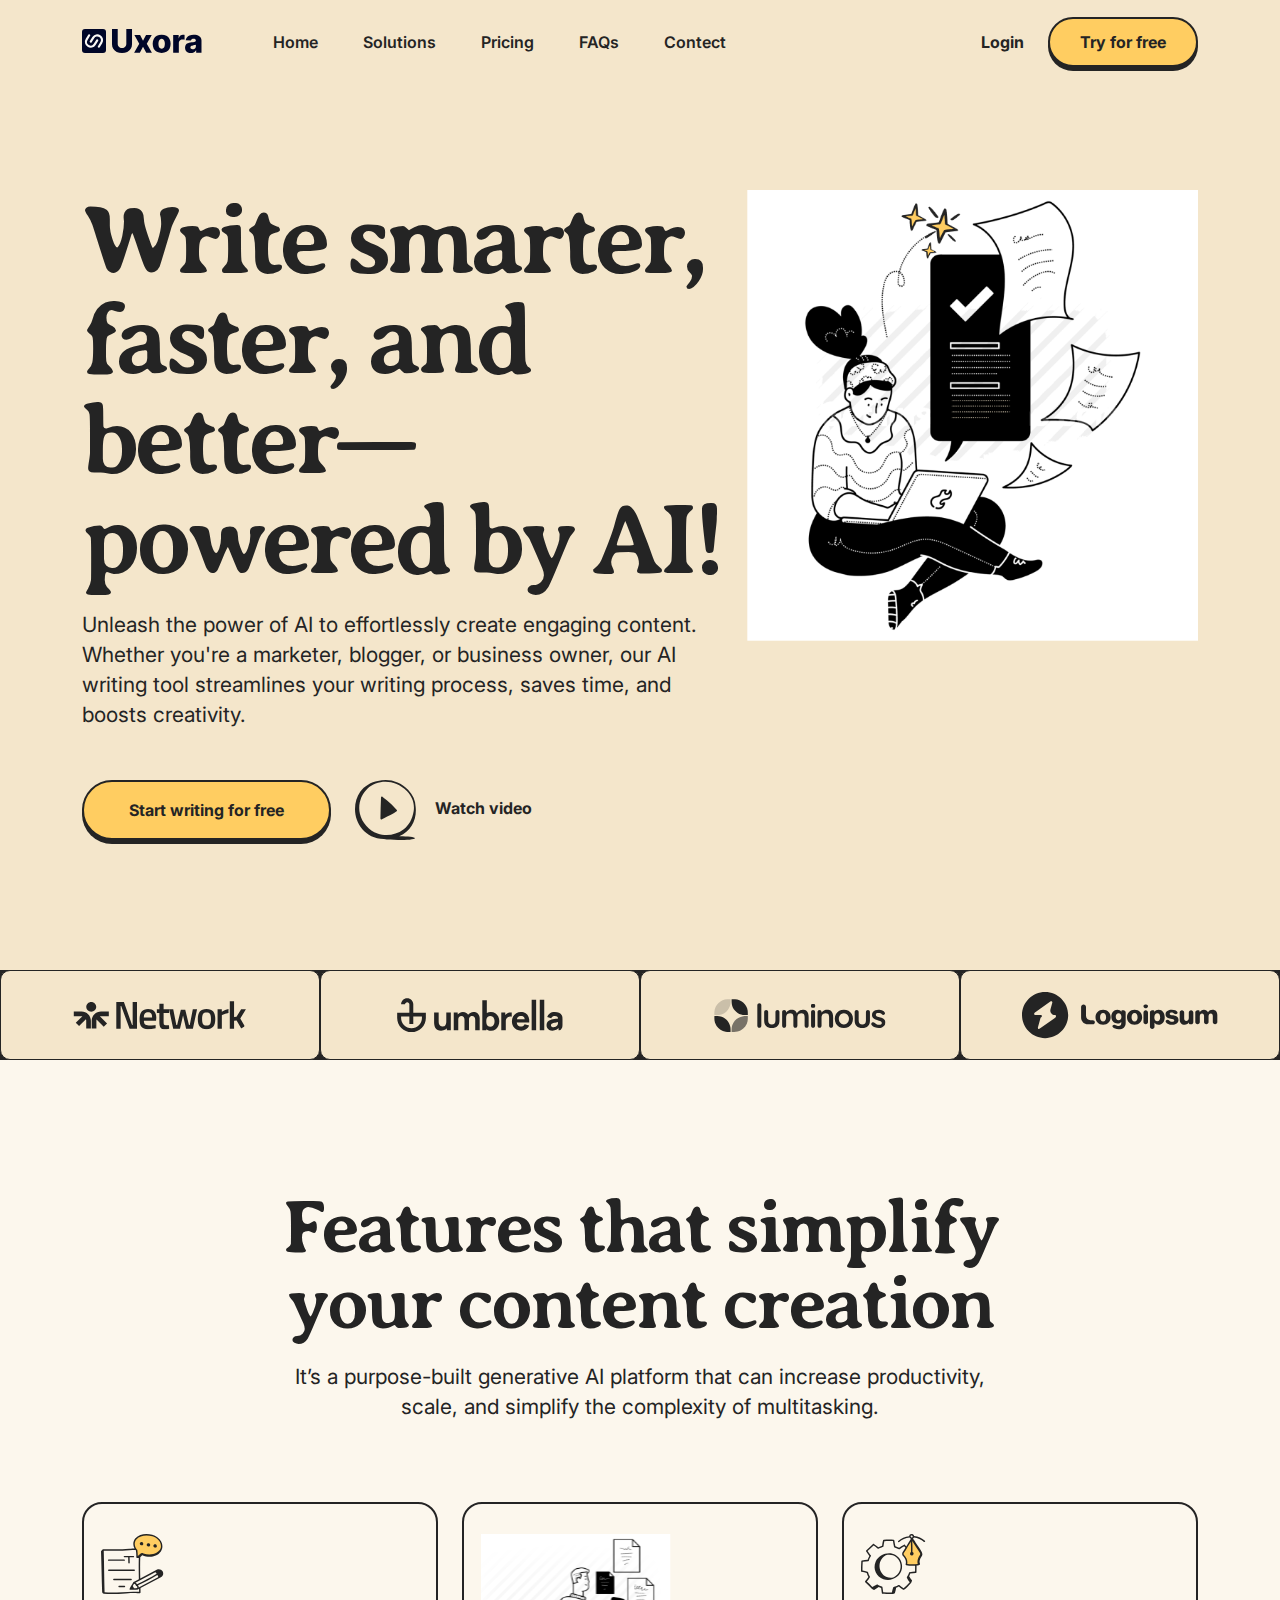
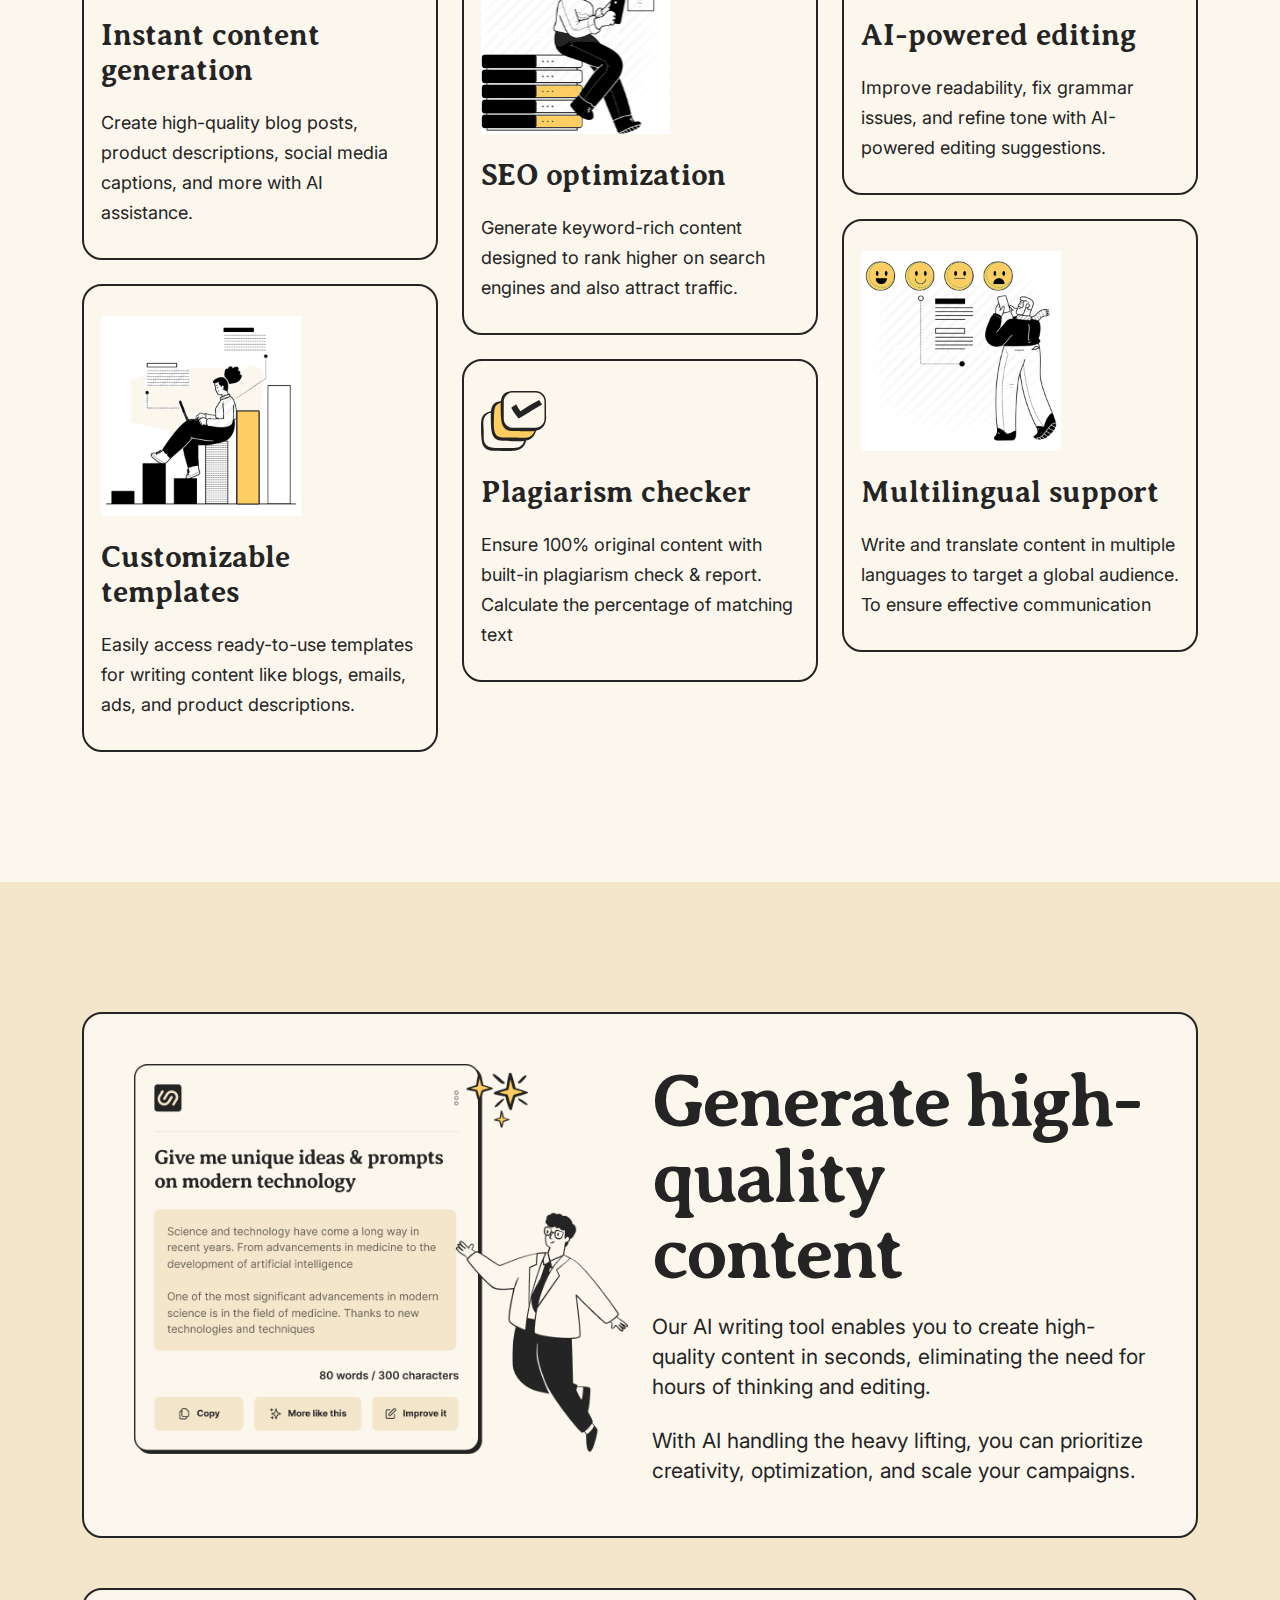
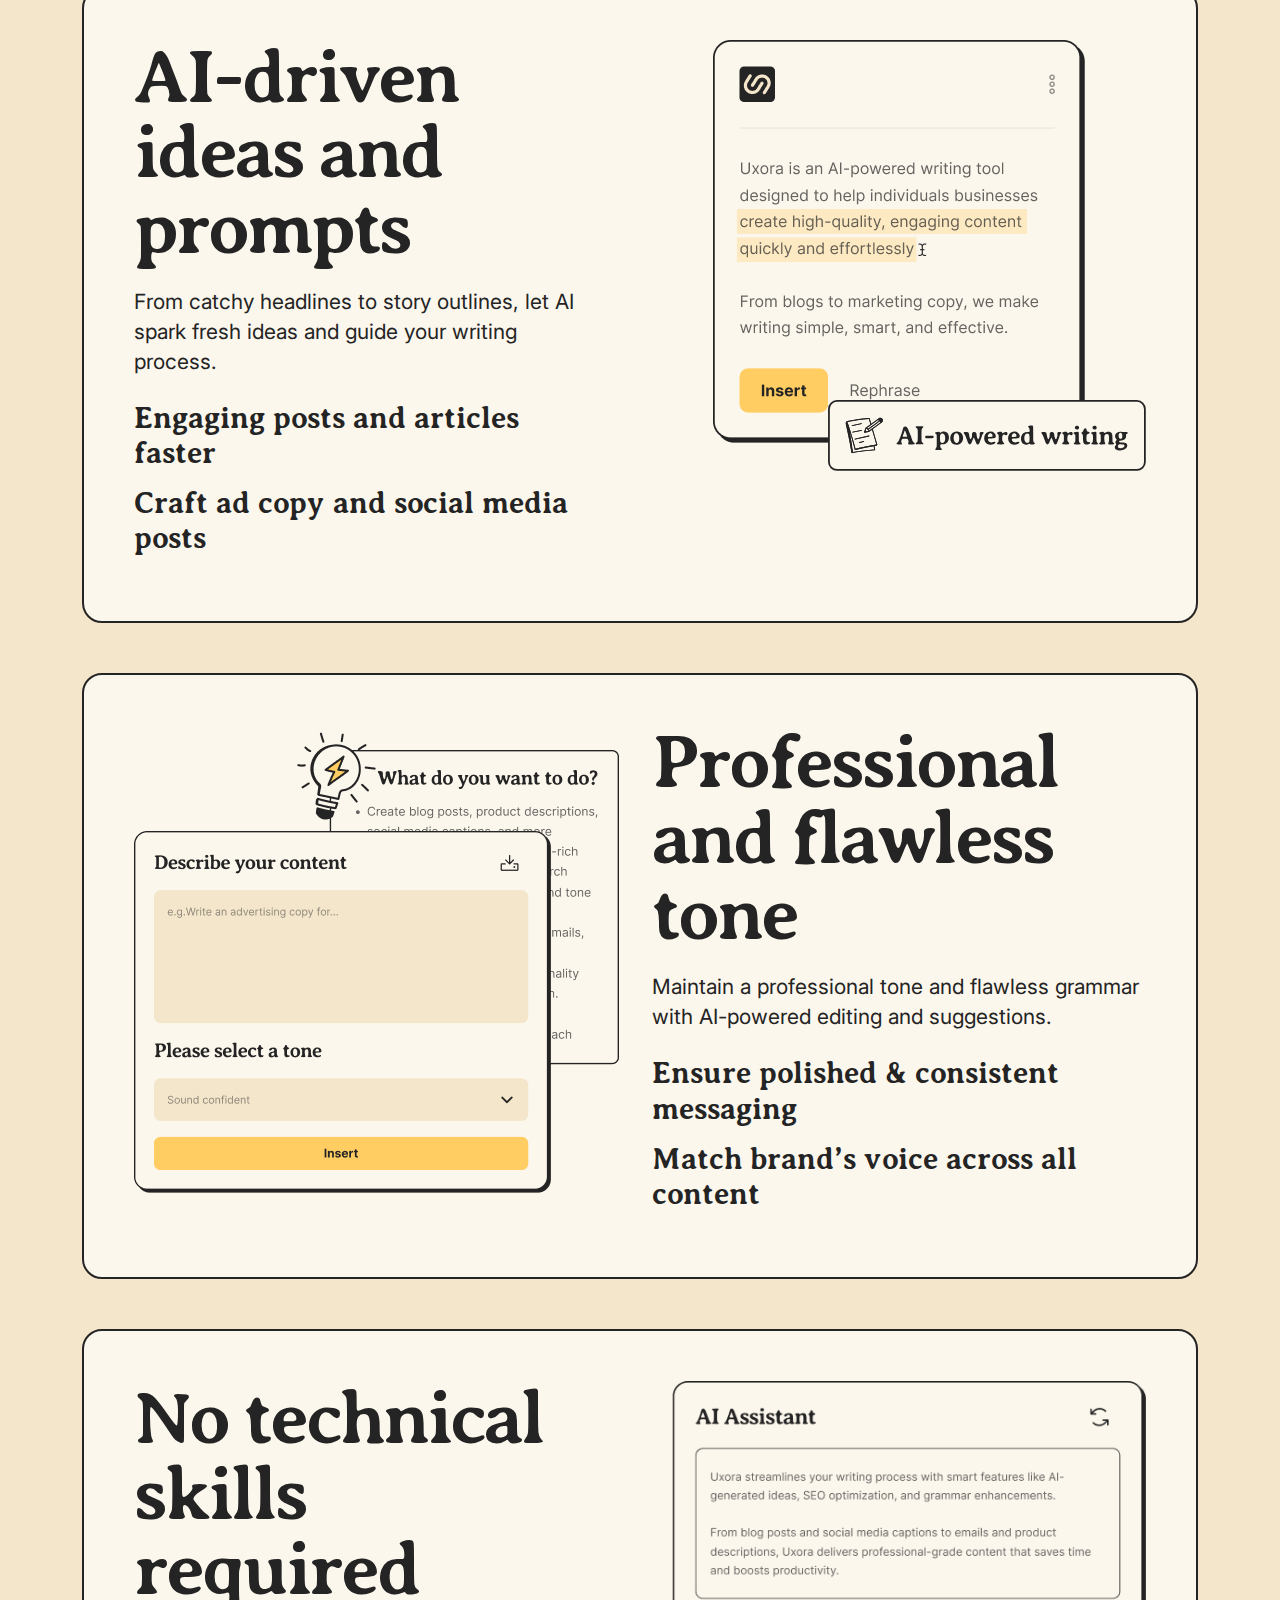
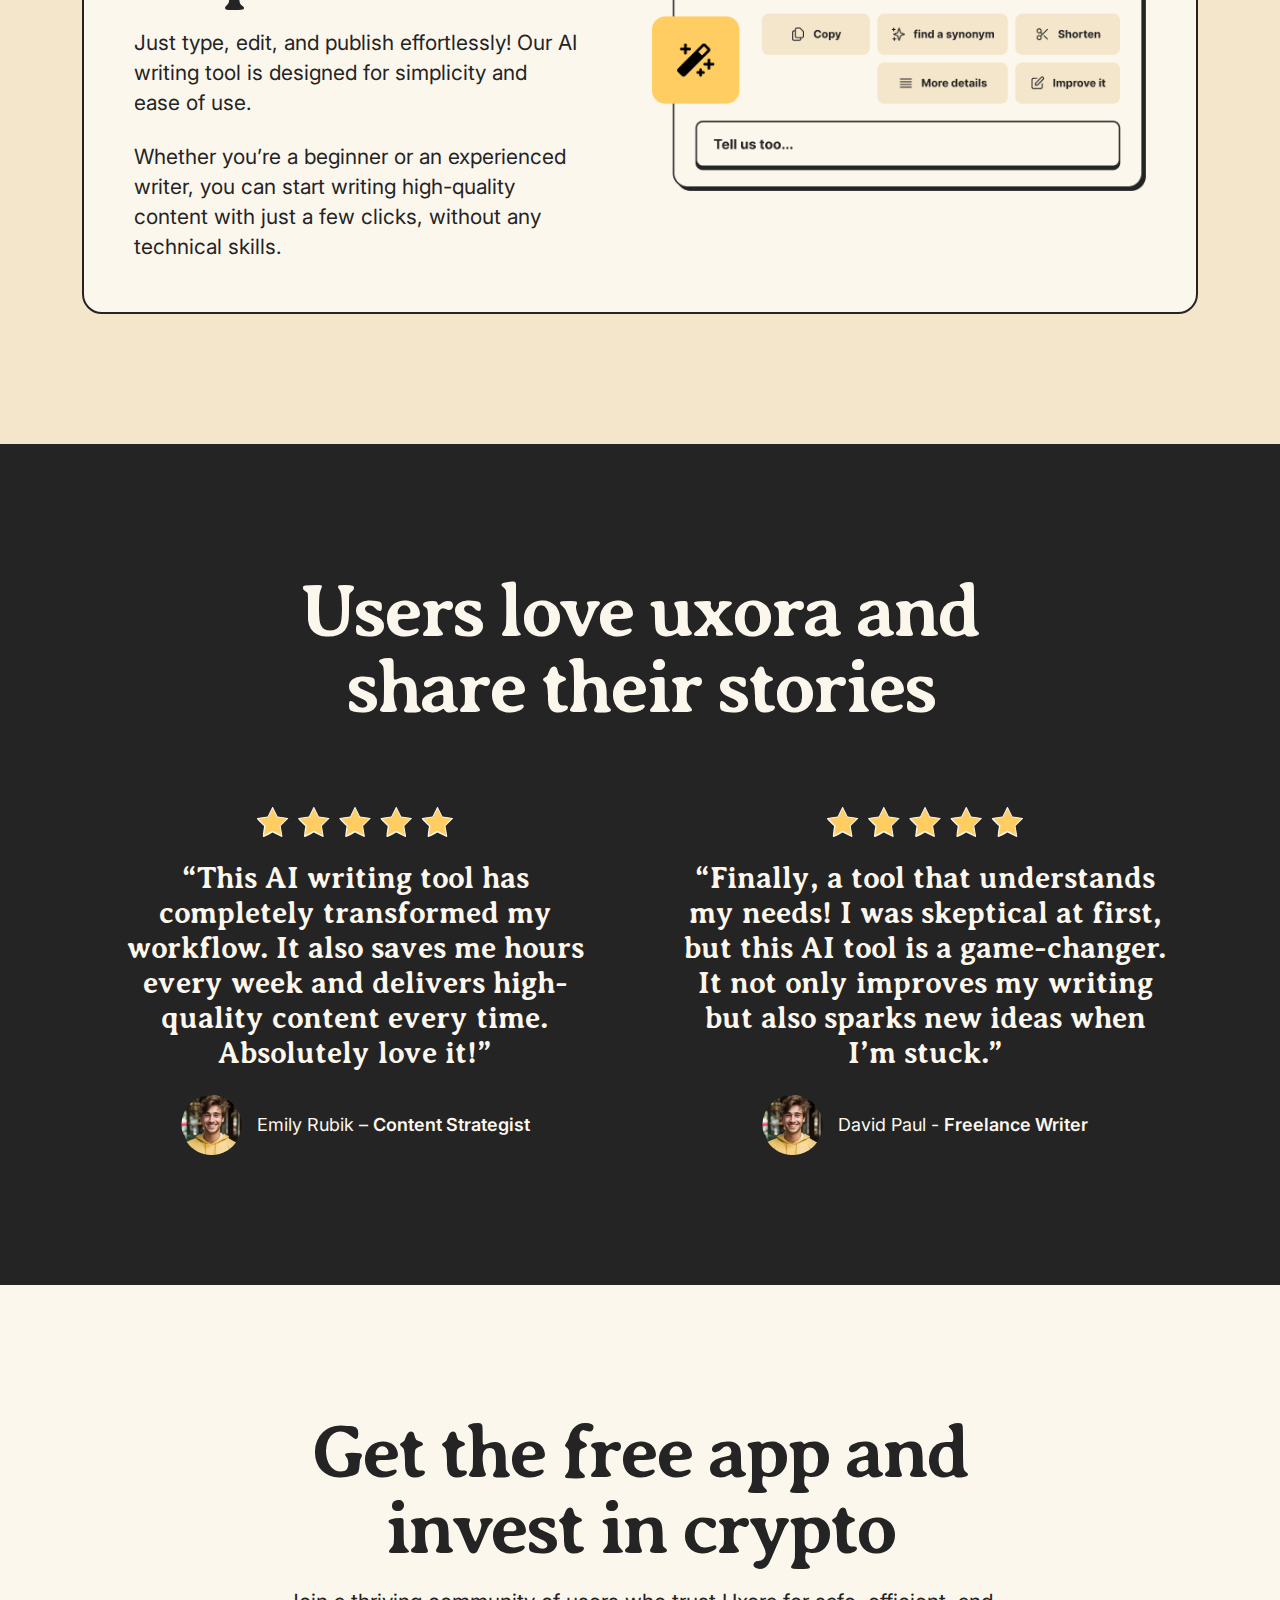
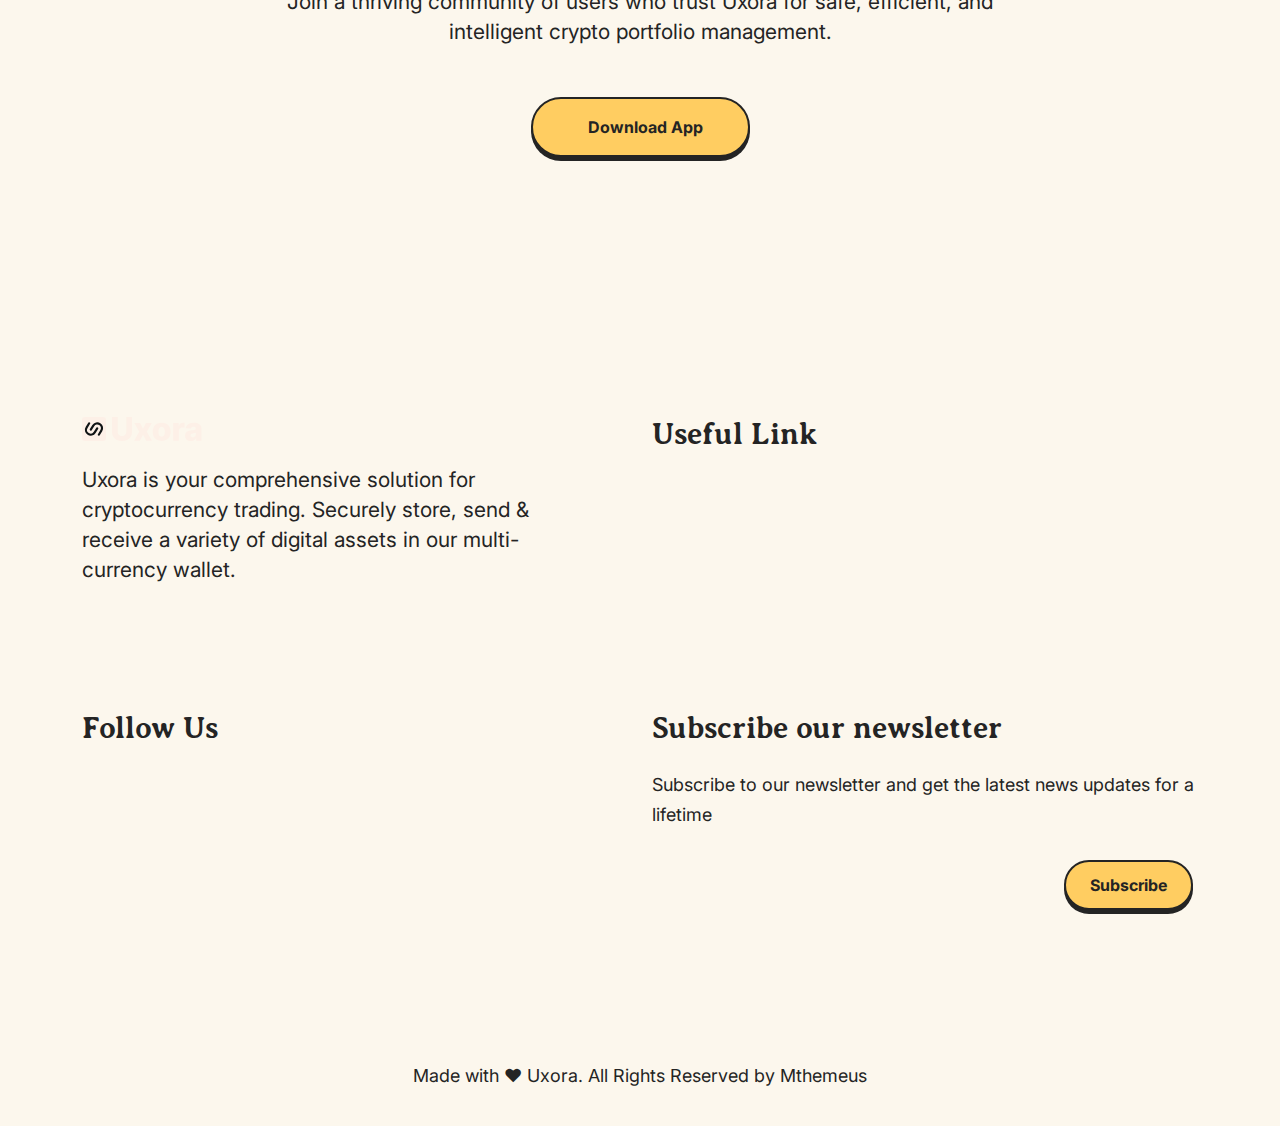
==== index.html @ 51accf71 "update" ====
<!DOCTYPE html>
<html lang="en">

<head>
  <meta charset="UTF-8">
  <meta http-equiv="X-UA-Compatible" content="IE=edge">
  <meta name="viewport" content="width=device-width, initial-scale=1.0">
  <title>Uxora - Service & Tecnology HTML Template</title>

  <link rel="shortcut icon" href="assets/images/favicon.ico" type="image/x-icon">
  <link rel="icon" href="assets/images/favicon.ico" type="image/x-icon">
  <!--- End favicon-->

  <link href="https://fonts.googleapis.com/css2?family=Averia+Serif+Libre:ital,wght@0,300;0,400;0,700;1,300;1,400;1,700&family=Epilogue:ital,wght@0,100..900;1,100..900&family=Lora:ital,wght@0,400..700;1,400..700&display=swap" rel="stylesheet">
  <link href="https://fonts.googleapis.com/css2?family=Inter:ital,opsz,wght@0,14..32,100..900;1,14..32,100..900&display=swap" rel="stylesheet">

  <!-- End google font  -->

  <link rel="stylesheet" href="assets/css/bootstrap.min.css">
  <link rel="stylesheet" href="assets/css/remixicon.css">
  <link rel="stylesheet" href="assets/css/magnific-popup.css">
  <link rel="stylesheet" href="assets/css/fontawesome.css">
  <link rel="stylesheet" href="assets/css/slick.css">
  <!-- Code Editor  -->

  <link rel="stylesheet" href="assets/css/main.css">
  <link rel="stylesheet" href="assets/css/app.min.css">
</head>

<body>

  <div class="preloader">
    <div class="preloader-inner">
      <span></span>
      <span></span>
      <span></span>
      <span></span>
    </div>
  </div>
  <!-- End preloader -->

  <div class="progress-bar-container">
    <div class="progress-bar"></div>
  </div>

  <!-- progress circle -->
  <div class="paginacontainer">
    <div class="progress-wrap">
      <svg class="progress-circle svg-content" width="100%" height="100%" viewBox="-1 -1 102 102">
        <path d="M50,1 a49,49 0 0,1 0,98 a49,49 0 0,1 0,-98" />
      </svg>
      <div class="top-arrow">
        <svg width="12" height="20" viewBox="0 0 9 16" fill="none" xmlns="http://www.w3.org/2000/svg">
          <path d="M0.999999 1L8 8L1 15" stroke="#142D6F" stroke-width="2" stroke-linecap="round" stroke-linejoin="round" />
        </svg>
      </div>
    </div>
  </div>
  <!-- End All Js -->



  <!-- Mobile Menu -->
  <div class="uxora-menu-wrapper">
    <div class="uxora-menu-area text-center">
      <div class="uxora-menu-mobile-top">
        <div class="mobile-logo">
          <a href="index.html">
            <img src="assets/images/logo/logo-dark.svg" alt="logo">
          </a>
        </div>
        <button class="uxora-menu-toggle mobile">
          <i class="ri-close-line"></i>
        </button>
      </div>
      <div class="uxora-mobile-menu">
        <ul>
          <li><a href="index.html">Home</a></li>
          <li><a href="solutions.html">Solutions</a></li>
          <li><a href="pricing.html">Pricing</a></li>
          <li><a href="faq.html">FAQs</a></li>
          <li><a href="contact-us.html">Contect</a></li>
        </ul>
      </div>
      <div class="uxora-mobile-menu-btn">
        <a class="uxora-default-btn sm-size" href="contact-us.html">Get in Touch</a>
        <a class="uxora-default-btn sm-size" href="contact-us.html">Contact Us</a>
      </div>
    </div>
  </div>
  <!-- End mobile menu -->

  <header class="site-header uxora-header-section">
    <div class="container">
      <div class="row gx-3 align-items-center justify-content-between">
        <div class="col-8 col-sm-auto ">
          <div class="header-logo">
            <a href="index.html">
              <img src="assets/images/logo/logo-dark.svg" alt="logo">
            </a>
          </div>
        </div>
        <div class="col">
          <div class="uxora-main-menu-item">
            <nav class="main-menu menu-style1 d-none d-lg-block menu-left">
              <ul>
                <li><a href="index.html">Home</a></li>
                <li><a href="solutions.html">Solutions</a></li>
                <li><a href="pricing.html">Pricing</a></li>
                <li><a href="faq.html">FAQs</a></li>
                <li><a href="contact-us.html">Contect</a></li>
              </ul>
            </nav>
          </div>
        </div>
        <div class="col-auto d-flex align-items-center">
          <div class="uxora-header-info-wraper2">
            <div class="uxora-header-info-content">
              <ul>
                <li><a href="sign-in.html">Login</a></li>
              </ul>
            </div>
            <a class="uxora-default-btn uxora-header-btn" href="sign-up.html">Try for free</a>
          </div>
          <div class="uxora-header-menu">
            <nav class="navbar site-navbar justify-content-between">
              <!-- Brand Logo-->
              <!-- mobile menu trigger -->
              <button class="uxora-menu-toggle d-inline-block d-lg-none">
                <span></span>
              </button>
              <!--/.Mobile Menu Hamburger Ends-->
            </nav>
          </div>
        </div>
      </div>
    </div>
  </header>

  <!-- End mobile menu -->


  <div class="uxora-hero-section light-bg">
    <div class="container">
      <div class="row">
        <div class="col-lg-5 order-lg-2">
          <div class="uxora-hero-thumb">
            <img src="assets/images/hero/hero1.png" alt="">
          </div>
        </div>
        <div class="col-lg-7">
          <div class="uxora-hero-content">
            <h1 class="title">Write smarter, faster, and better—powered by AI!</h1>
            <p>Unleash the power of AI to effortlessly create engaging content. Whether you're a marketer, blogger, or business owner, our AI writing tool streamlines your writing process, saves time, and boosts creativity.</p>
            <div class="uxora-hero-btn mt-50">
              <a href="contact-us.html" class="uxora-default-btn">Start writing for free</a>
              <a class="play-btn video-init" href="https://www.youtube.com/watch?v=fgZc7mAYIY8">
                <img src="assets/images/hero/play-btn.svg" alt="">
                <div class="waves waves2 wave-1"></div>
                <div class="waves waves2 wave-2"></div>
                <div class="waves waves2 wave-3"></div>
                Watch video
              </a>
            </div>
          </div>
        </div>
      </div>
    </div>
  </div>
  <!-- end hero -->

  <div class="uxora-brand-section">
    <div class="uxora-brand-slider-init">
      <div class="uxora-brand-slider-item">
        <img src="assets/images/brand/b1.svg" alt="">
      </div>
      <div class="uxora-brand-slider-item">
        <img src="assets/images/brand/b4.svg" alt="">
      </div>
      <div class="uxora-brand-slider-item">
        <img src="assets/images/brand/b3.svg" alt="">
      </div>
      <div class="uxora-brand-slider-item">
        <img src="assets/images/brand/b5.svg" alt="">
      </div>
      <div class="uxora-brand-slider-item">
        <img src="assets/images/brand/b1.svg" alt="">
      </div>
      <div class="uxora-brand-slider-item">
        <img src="assets/images/brand/b4.svg" alt="">
      </div>
      <div class="uxora-brand-slider-item">
        <img src="assets/images/brand/b3.svg" alt="">
      </div>
      <div class="uxora-brand-slider-item">
        <img src="assets/images/brand/b5.svg" alt="">
      </div>
      <div class="uxora-brand-slider-item">
        <img src="assets/images/brand/b1.svg" alt="">
      </div>
      <div class="uxora-brand-slider-item">
        <img src="assets/images/brand/b4.svg" alt="">
      </div>
      <div class="uxora-brand-slider-item">
        <img src="assets/images/brand/b3.svg" alt="">
      </div>
      <div class="uxora-brand-slider-item">
        <img src="assets/images/brand/b5.svg" alt="">
      </div>
      <div class="uxora-brand-slider-item">
        <img src="assets/images/brand/b1.svg" alt="">
      </div>
      <div class="uxora-brand-slider-item">
        <img src="assets/images/brand/b4.svg" alt="">
      </div>
      <div class="uxora-brand-slider-item">
        <img src="assets/images/brand/b3.svg" alt="">
      </div>
      <div class="uxora-brand-slider-item">
        <img src="assets/images/brand/b5.svg" alt="">
      </div>
    </div>
  </div>
  <!-- end brand -->

  <div class="uxora-section-padding2">
    <div class="container">
      <div class="uxora-section-title center max-width-750">
        <h2 class="title">Features that simplify your content creation</h2>
        <p class="uxora-features-data">It’s a purpose-built generative AI platform that can increase productivity, scale, and simplify the complexity of multitasking.</p>
      </div>
      <div class="row">
        <div class="col-xl-4 col-lg-6 col-md-6">
          <div class="uxora-iconbox-wrap">
            <div class="uxora-iconbox-icon">
              <img src="assets/images/feature/icon1.svg" alt="">
            </div>
            <div class="uxora-iconbox-content">
              <h3>Instant content generation</h3>
              <p>Create high-quality blog posts, product descriptions, social media captions, and more with AI assistance.</p>
            </div>
          </div>
          <div class="uxora-iconbox-wrap">
            <div class="uxora-iconbox-icon">
              <img src="assets/images/feature/icon4.svg" alt="">
            </div>
            <div class="uxora-iconbox-content">
              <h3>Customizable templates</h3>
              <p>Easily access ready-to-use templates for writing content like blogs, emails, ads, and product descriptions.</p>
            </div>
          </div>
        </div>
        <div class="col-xl-4 col-lg-6 col-md-6">
          <div class="uxora-iconbox-wrap">
            <div class="uxora-iconbox-icon">
              <img src="assets/images/feature/icon2.svg" alt="">
            </div>
            <div class="uxora-iconbox-content">
              <h3>SEO optimization</h3>
              <p>Generate keyword-rich content designed to rank higher on search engines and also attract traffic.</p>
            </div>
          </div>
          <div class="uxora-iconbox-wrap">
            <div class="uxora-iconbox-icon">
              <img src="assets/images/feature/icon5.svg" alt="">
            </div>
            <div class="uxora-iconbox-content">
              <h3>Plagiarism checker</h3>
              <p>Ensure 100% original content with built-in plagiarism check & report. Calculate the percentage of matching text</p>
            </div>
          </div>
        </div>
        <div class="col-xl-4 col-lg-6 col-md-6">
          <div class="uxora-iconbox-wrap">
            <div class="uxora-iconbox-icon">
              <img src="assets/images/feature/icon3.svg" alt="">
            </div>
            <div class="uxora-iconbox-content">
              <h3>AI-powered editing</h3>
              <p>Improve readability, fix grammar issues, and refine tone with AI-powered editing suggestions.</p>
            </div>
          </div>
          <div class="uxora-iconbox-wrap">
            <div class="uxora-iconbox-icon">
              <img src="assets/images/feature/icon6.svg" alt="">
            </div>
            <div class="uxora-iconbox-content">
              <h3>Multilingual support</h3>
              <p>Write and translate content in multiple languages ​​to target a global audience. To ensure effective communication</p>
            </div>
          </div>
        </div>
      </div>
    </div>
  </div>
  <!-- end features -->

  <section class="uxora-section-padding bg-light2">
    <div class="container">
      <div class="uxora-content-item">
        <div class="row">
          <div class="col-lg-6">
            <div class="uxora-content-thumb">
              <img src="assets/images/content/thumb1.png" alt="">
            </div>
          </div>
          <div class="col-lg-6 d-flex align-items-center">
            <div class="uxora-default-content">
              <h2>Generate high-quality content</h2>
              <p class="uxora-features-data">Our AI writing tool enables you to create high-quality content in seconds, eliminating the need for hours of thinking and editing.</p>
              <p class="uxora-features-data">With AI handling the heavy lifting, you can prioritize creativity, optimization, and scale your campaigns.</p>
            </div>
          </div>
        </div>
      </div>
      <div class="uxora-content-item mt-50">
        <div class="row">
          <div class="col-lg-6 order-lg-2">
            <div class="uxora-content-thumb thumb2">
              <img src="assets/images/content/thumb2.png" alt="">
              <div class="uxora-content-shape">
                <img src="assets/images/content/shape1.svg" alt="">
              </div>
              <div class="uxora-content-shape2">
                <img src="assets/images/content/card.svg" alt="">
              </div>
            </div>
          </div>
          <div class="col-lg-6 d-flex align-items-center">
            <div class="uxora-default-content pr-50">
              <h2>AI-driven ideas and prompts</h2>
              <p class="uxora-features-data">From catchy headlines to story outlines, let AI spark fresh ideas and guide your writing process.</p>
              <h3>Engaging posts and articles faster</h3>
              <h3>Craft ad copy and social media posts</h3>
            </div>
          </div>
        </div>
      </div>
      <div class="uxora-content-item mt-50">
        <div class="row">
          <div class="col-lg-6">
            <div class="uxora-content-thumb thumb3">
              <img src="assets/images/content/thumb3.png" alt="">
            </div>
          </div>
          <div class="col-lg-6 d-flex align-items-center">
            <div class="uxora-default-content">
              <h2>Professional and flawless tone</h2>
              <p class="uxora-features-data">Maintain a professional tone and flawless grammar with AI-powered editing and suggestions.</p>
              <h3>Ensure polished & consistent messaging</h3>
              <h3>Match brand’s voice across all content</h3>
            </div>
          </div>
        </div>
      </div>
      <div class="uxora-content-item mt-50">
        <div class="row">
          <div class="col-lg-6 order-lg-2">
            <div class="uxora-content-thumb">
              <img src="assets/images/content/thumb5.png" alt="">
            </div>
          </div>
          <div class="col-lg-6 d-flex align-items-center">
            <div class="uxora-default-content pr-50">
              <h2>No technical skills required</h2>
              <p class="uxora-features-data">Just type, edit, and publish effortlessly! Our AI writing tool is designed for simplicity and ease of use.</p>
              <p class="uxora-features-data">Whether you’re a beginner or an experienced writer, you can start writing high-quality content with just a few clicks, without any technical skills.</p>
            </div>
          </div>
        </div>
      </div>
    </div>
  </section>
  <!-- end content -->

  <div class="uxora-section-padding uxora-t-section">
    <div class="container">
      <div class="uxora-section-title center max-width-750">
        <h2>Users love uxora and share their stories</h2>
      </div>
      <div class="row">
        <div class="col-lg-6">
          <div class="uxora-t-wrap pb-24">
            <div class="uxora-t-ratting">
              <img src="assets/images/testimonial/ratings.svg" alt="">
            </div>
            <div class="uxora-t-content">
              <h3>“This AI writing tool has completely transformed my workflow. It also saves me hours every week and delivers high-quality content every time. Absolutely love it!”</h3>
            </div>
            <div class="uxora-t-author">
              <div class="uxora-t-author-thumb">
                <img src="assets/images/testimonial/author2.png" alt="">
              </div>
              <div class="uxora-t-author-data">
                <p>Emily Rubik – <span>Content Strategist</span></p>
              </div>
            </div>
          </div>
        </div>
        <div class="col-lg-6">
          <div class="uxora-t-wrap">
            <div class="uxora-t-ratting">
              <img src="assets/images/testimonial/ratings.svg" alt="">
            </div>
            <div class="uxora-t-content">
              <h3>“Finally, a tool that understands my needs! I was skeptical at first, but this AI tool is a game-changer. It not only improves my writing but also sparks new ideas when I’m stuck.”</h3>
            </div>
            <div class="uxora-t-author">
              <div class="uxora-t-author-thumb">
                <img src="assets/images/testimonial/author1.png" alt="">
              </div>
              <div class="uxora-t-author-data">
                <p>David Paul - <span>Freelance Writer</span></p>
              </div>
            </div>
          </div>
        </div>
      </div>
    </div>
  </div>






  <div class="uxora-cta-section section" style="background-image: url(assets/images/cta/cta-bg.png);">
    <div class="container">
      <div class="uxora-cta-content">
        <h2>Get the free app and invest in crypto</h2>
        <p>Join a thriving community of users who trust Uxora for safe, efficient, and intelligent crypto portfolio management.</p>
        <div class=" mt-50">
          <a class="uxora-default-btn pill" href="#">
            <img src="assets/images/icon/header-icon1.svg" alt="">Download App
          </a>
        </div>
      </div>
    </div>
  </div>


  <!-- Footer  -->
  <footer class="uxora-footer-section">
    <div class="container">
      <div class="uxora-footer-one">
        <div class="row">
          <div class="col-xxl-4 col-xl-6 col-md-6">
            <div class="uxora-footer-textarea">
              <a href="index.html">
                <img src="assets/images/logo/logo-light.svg" alt="">
              </a>
              <p>Uxora is your comprehensive solution for cryptocurrency trading. Securely store, send & receive a variety of digital assets in our multi-currency wallet.</p>
            </div>
          </div>
          <div class="col-xxl-2 col-xl-6 col-md-6">
            <div class="uxora-footer-menu pl-40 pl-42">
              <h3>Useful Link</h3>
              <ul>
                <li>
                  <a href="index.html">Home</a>
                </li>
                <li>
                  <a href="feature.html">Features</a>
                </li>
                <li>
                  <a href="pricing.html">Pricing</a>
                </li>
                <li>
                  <a href="faq.html">FAQs</a>
                </li>
                <li>
                  <a href="contact-us.html">Reviews</a>
                </li>
              </ul>
            </div>
          </div>
          <div class="col-xxl-2 col-xl-6 col-md-6">
            <div class="uxora-footer-menu pl-41">
              <h3>Follow Us</h3>
              <ul>
                <li>
                  <a href="https://www.facebook.com">Facebook</a>
                </li>
                <li>
                  <a href="https://www.instagram.com">Instagram</a>
                </li>
                <li>
                  <a href="https://www.twitter.com">Twitter</a>
                </li>
                <li>
                  <a href="https:www.bd.linkedin">Linkedin</a>
                </li>
              </ul>
            </div>
          </div>
          <div class="col-xxl-4 col-xl-6 col-md-6">
            <div class="uxora-footer-menu pl-41 pl-42">
              <h3>Subscribe our newsletter</h3>
              <p>Subscribe to our newsletter and get the latest news updates for a lifetime</p>
              <div class="uxora-main-field2">
                <input type="email" placeholder="Enter your email">
                <button class="uxora-default-btn sub-btn" type="submit">Subscribe</button>
              </div>
            </div>
          </div>
        </div>
      </div>
      <div class="uxora-footer-bottom-text">
        <p>Made with ♥︎ Uxora. All Rights Reserved by Mthemeus</p>
      </div>
    </div>
  </footer>






  <!-- scripts -->
  <script src="assets/js/jquery-3.7.1.min.js"></script>

  <script src="assets/js/bootstrap.bundle.min.js"></script>
  <script src="assets/js/menu/menu.js"></script>
  <script src="assets/js/faq.js"></script>
  <script src="assets/js/slick.js"></script>
  <script src="assets/js/jquery.magnific-popup.min.js"></script>
  <script src="assets/js/app.js"></script>
</body>
</html>
---- assets/css/main.css ----
/*Header Css StaRT*/
.site-navbar {
  display: flex;
  position: relative;
  flex-wrap: wrap;
  align-items: center;
  justify-content: space-between;
  padding-top: 0px;
}
.brand-logo, 
.default-logo, 
.responsive-logo {
    max-width: 128px;
    transition: all 0.4s;
    position: relative;
    margin-right: 30px;
}
@media (min-width: 576px) {
  .site-navbar {
    padding-top: 0px;
  }
}

@media (min-width: 992px) {
  .site-navbar {
    flex-flow: row nowrap;
    justify-content: flex-start;
  }
}

.site-navbar .menu-block-wrapper {
  flex-grow: 1;
  align-items: center;
}


@media (min-width: 992px) {
  .site-navbar .menu-block-wrapper {
    display: flex !important;
    flex-basis: auto;
  }
  
}

.site-header--absolute {
  position: absolute;
  top: 0;
  left: 0;
  width: 100%;
  z-index: 999;
}

.site-header--sticky:not(.mobile-sticky-enable) {
  position: absolute !important;
  top: 0;
  right: 0;
  width: 100%;
  z-index: 999;
}

@media (min-width: 992px) {
  .site-header--sticky:not(.mobile-sticky-enable) {
    /*position: fixed !important;*/
    transition: .4s;
  }
  .site-header--sticky:not(.mobile-sticky-enable).scrolling {
    transform: translateY(-100%);
    transition: .4s;
  }
  .site-header--sticky:not(.mobile-sticky-enable).reveal-header {
    transform: translateY(0%);
    box-shadow: 0 12px 34px -11px rgba(65, 62, 101, 0.1);
    z-index: 1000;
  }
}

.site-header--sticky.mobile-sticky-enable {
  top: 0;
  right: 0;
  width: 100%;
  z-index: 999;
  position: fixed !important;
  transition: .4s;
}

.site-header--sticky.mobile-sticky-enable.scrolling {
  transform: translateY(-100%);
  transition: .4s;
}

.site-header--sticky.mobile-sticky-enable.reveal-header {
  transform: translateY(0%);
  box-shadow: 0 12px 34px -11px rgba(65, 62, 101, 0.1);
  z-index: 9999;
}

.site-header--menu-center .container {
  position: relative;
}

.site-header--menu-center .menu-block-wrapper {
  position: static;
}

@media (min-width: 992px) {
  .site-header--menu-center .menu-block {
    margin-left: auto;
    margin-right: auto;
  }
}

@media (min-width: 992px) {
  .site-header--menu-left .container-fluid .sub-menu.megamenu {
    left: 0%;
    transform: translateX(0%) translateY(10px);
  }
}

@media (min-width: 992px) {
  .site-header--menu-left .container-fluid .nav-item.has-megamenu:hover > .sub-menu {
    transform: translateX(0%) translateY(-10px);
    left: 0%;
    margin-left: 20px;
  }
}

.site-header--menu-left .menu-block .site-menu-main {
  justify-content: flex-start;
  padding-left: 15px;
}

@media (min-width: 1200px) {
  .site-header--menu-left .menu-block {
    width: 100%;
  }
}

.site-header--menu-right .menu-block-wrapper {
  position: static;
}

.site-header--menu-right .menu-block {
  margin-left: auto;
  margin-right: 70px;
}

@media (min-width: 992px) {
  .site-header > .container-fluid .sub-menu.megamenu {
    left: 50%;
    transform: translateX(-50%) translateY(10px);
  }
}

@media (min-width: 992px) {
  .site-header > .container-fluid .nav-item.has-megamenu:hover > .sub-menu {
    transform: translateX(-50%) translateY(-10px);
    left: 50%;
  }
}

@media (min-width: 768px) {
  .container-fluid .site-navbar {
    padding-left: 10px;
    padding-right: 10px;
  }
}

@media (min-width: 992px) {
.container-fluid .site-navbar {
    padding-left: 48px;
    padding-right: 48px;
   
}
}

@media (min-width: 480px) {
  .header-btns {
    margin-right: 15px;
  }
}

@media (min-width: 992px) {
  .header-btns {
    margin-right: 0;
  }
}

.top-contact-menu-wraper .header-btn {
  order: 3;
}

.top-contact-menu-wraper .mobile-menu-trigger {
  order: 4;
}

@media (min-width: 992px) {
  .top-contact-menu-wraper .nav-link-item {
    color: #fff !important;
  }
  .top-contact-menu-wraper .site-menu-main .nav-link-item {
    padding-top: 19px !important;
    padding-bottom: 19px !important;
  }
  .top-contact-menu-wraper .navbar {
    flex-wrap: wrap;
    padding: 30px 0px 0px 0px;
  }
  .top-contact-menu-wraper .brand-logo {
    min-width: 50%;
    order: 1;
    padding-bottom: 30px;
  }
  .top-contact-menu-wraper .header-btn {
    order: 4;
  }
  .top-contact-menu-wraper .menu-block-wrapper {
    min-width: calc(100% - 256px);
    order: 3;
    background: #1D263A;
    border-radius: 0px 0px 0px 5px;
  }
  .top-contact-menu-wraper .top-contact-block {
    order: 2;
    min-width: 50%;
    display: flex !important;
    justify-content: flex-end;
    padding-bottom: 8px;
  }
  .top-contact-menu-wraper .menu-block {
    margin-left: initial;
  }
}

.top-contact-block ul {
  display: flex;
  align-items: center;
}

.top-contact-block ul li {
  display: inline-flex;
  align-items: center;
}

.top-contact-block span {
  height: 30px;
  width: 1px;
  background: rgba(29, 36, 58, 0.12);
  margin: 0px 35px;
}

.top-contact-block img {
  margin-right: 12px;
}

.top-contact-block a {
  display: flex;
  align-items: center;
  font-weight: 600;
  font-size: 17px;
  line-height: 30px;
  color: #1D263A;
}

@media (min-width: 992px) {
  .row-lg {
    display: flex;
  }
}

@-webkit-keyframes slideLeft {
  0% {
    opacity: 0;
    transform: translateX(100%);
  }
  100% {
    opacity: 1;
    transform: translateX(0%);
  }
}

@keyframes slideLeft {
  0% {
    opacity: 0;
    transform: translateX(100%);
  }
  100% {
    opacity: 1;
    transform: translateX(0%);
  }
}

@-webkit-keyframes slideRight {
  0% {
    opacity: 1;
    transform: translateX(0%);
  }
  100% {
    opacity: 0;
    transform: translateX(100%);
  }
}

@keyframes slideRight {
  0% {
    opacity: 1;
    transform: translateX(0%);
  }
  100% {
    opacity: 0;
    transform: translateX(100%);
  }
}

.site-menu-main {
  margin-bottom: 0;
  padding-left: 0;
}

@media (min-width: 992px) {
  .site-menu-main {
    display: flex;
    margin-bottom: 0;
    padding-left: 0;
  }
}

.site-menu-main li {
  list-style: none;
}

.site-menu-main ul {
  list-style: none;
  margin-left: 0;
}

.site-menu-main a {
  text-decoration: none;
}

.navbar {
  padding-top: 0;
  padding-bottom: 0;
}

@media (min-width: 992px) {
  .navbar {
    padding-top: 0;
    padding-bottom: 0;
  }
}

.site-menu-main .nav-item {
  display: inherit;
}

.site-menu-main .nav-link-item {
  color: var(--heading-color);
  font-weight: 500;
  position: relative;
  letter-spacing: -0.01em;
}
.light-color .site-menu-main .nav-link-item {
  color: var(--white-color);
}
.uxora-header2 .site-menu-main .nav-link-item {
  color: var(--heading-color2);
}
.uxora-header4 .site-menu-main .nav-link-item {
  color: var(--heading-color3);
}
.uxora-header5 .site-menu-main .nav-link-item {
  color: var(--light-color4);
}

@media (min-width: 992px) {
  .site-menu-main .nav-link-item {
    padding-top: 30px !important;
    padding-bottom: 30px !important;
    padding-left: 15px !important;
    padding-right: 15px !important;
  }
}

@media (min-width: 992px) and (max-width: 1199px) {

  .site-menu-main .nav-link-item {
    padding-left: 10px !important;
    padding-right: 10px !important;
  }
  
  }

.dark-mode-texts .nav-link-item {
  color: #fff;
}

.site-menu-main .sub-menu {
    z-index: 500;
    background-color: #fff;
    box-shadow: -2px 2px 70px -25px rgb(0 0 0 / 30%);
    position: absolute;
    left: 0;
    top: 90px;
    margin: 0;
    padding: 12px 0;
    transition: .4s;
    z-index: 4;
    transform: translatey(20px);
    opacity: 0;
    visibility: hidden;
    min-width: 240px;
    border-radius: 6px;
}
/* .site-menu-main .sub-menu:before {
    content: '';
    width: 15px;
    height: 15px;
    background-color: #fff;
    position: absolute;
    top: 0;
    left: 22px;
    transform: rotate(
45deg
) translatey(-11px);
    z-index: 8;
} */
.sub-menu.megamenu:before{
  content: none;
}
.site-menu-main .sub-menu.shape-none:before{
  content: none;
}

/*@media (min-width: 992px) {
  .site-menu-main .sub-menu {
    min-width: 235px;
    max-width: 235px;
  }
}*/

@media (min-width: 992px) {
  .site-menu-main .sub-menu .sub-menu {
    top: 0 !important;
    left: 100%;
  }
}

.site-menu-main .sub-menu--item {
    font-weight: 500;
}

@media (max-width: 992px) {
  .site-menu-main .sub-menu--item {
    padding-top: 10px;
    padding-bottom: 10px;
    border-bottom: 1px solid rgba(0, 0, 0, 0.1);
  }
}

@media (min-width: 992px) {
  .site-menu-main .sub-menu--item {
    color: #0A165E;
  }
}

.site-menu-main .sub-menu--item > a {
  color: inherit;
  padding: 4px 20px;
  font-weight: 400;
  color: #0A165E;
  position: relative;
}
.site-menu-main .sub-menu--item > a .menu-item-text {
  position: relative;
  transition: all 0.3s ease;
}
.site-menu-main .sub-menu--item > a .menu-item-text::after{
  content: "";
  position: absolute;
  bottom: 0;
  left: auto;
  right: 0;
  height: 2px;
  width: 0;
  background-color: #0A165E;
  transition: all 0.3s ease;
}
.site-menu-main .sub-menu--item > a:hover .menu-item-text::after {
  left: 0;
  right: auto;
  width: 100%;
}

.active .site-menu-main .sub-menu--item > a .menu-item-text::after{
  bottom: -5px;
}

@media (min-width: 992px) {
  .site-menu-main .sub-menu--item > a {
    transition: .4s;
  }
}

/* .site-menu-main .sub-menu--item:hover > a {
  color: var(--accent-color);
} */

@media (min-width: 992px) {
  .site-menu-main .sub-menu.megamenu {
    background-color: #fff;
  }
}

.site-menu-main .sub-menu.megamenu .dropdown-image-block {
  max-height: 336px;
}

@media (min-width: 320px) and (max-width: 992px) {
  .site-menu-main .sub-menu.megamenu {
    border: 0;
  }
}

@media (min-width: 992px) {
  .site-menu-main .sub-menu.megamenu {
    padding: 30px;
    min-width: 925px;
    left: 50%;
    transform: translateX(-50%) translateY(10px);
    will-change: transform;
    top: 100%;
    box-shadow: 0 42px 54px rgba(0, 0, 0, 0.09);
    border: 1px solid #e7e9ed;
    border-radius: 8px;
    visibility: hidden;
    z-index: -99;
    opacity: 0;
    pointer-events: none;
  }
  /* .site-menu-main .sub-menu.megamenu.megadropdown-center {
    transform: translateX(-50%) translateY(-10px);
  } */
  /* .site-menu-main .sub-menu.megamenu.megadropdown-right {
    right: 0%;
    transform: translateX(0%) translateY(10px);
  } */
  /* .site-menu-main .sub-menu.megamenu.megadropdown-left {
    left: 0%;
    transform: translateX(0%) translateY(10px);
  } */
}

@media (min-width: 1200px) {
  .site-menu-main .sub-menu.megamenu {
    min-width: 1100px;
  }
}

@media (min-width: 1366px) {
  .site-menu-main .sub-menu.megamenu {
    min-width: 900px;
  }
}

.site-menu-main .sub-menu.megamenu .single-dropdown-block .mega-drop-menu-item {
  padding-top: 8px;
  padding-bottom: 8px;
  display: block;
}

.site-menu-main .sub-menu.megamenu .mega-drop-menu-item {
  padding-top: 2.5px;
  padding-bottom: 2.5px;
  font-size: 15px;
  font-weight: 600;
  transition: .4s;
  color: #000;
}

@media (min-width: 320px) and (max-width: 992px) {
  .site-menu-main .sub-menu.megamenu .mega-drop-menu-item {
    color: var(--color-headings);
    border-top: 1px solid var(--border-color-3);
    padding-left: 20px;
    padding-bottom: 13px;
    padding-top: 13px;
  }
}

@media (min-width: 992px) {
  .site-menu-main .sub-menu.megamenu .mega-drop-menu-item {
    padding-left: 0px;
    padding-right: 10px;
  }
  .site-menu-main .sub-menu.megamenu .mega-drop-menu-item:hover {
    color: #FFC947 !important;
  }
}

@media (min-width: 320px) and (max-width: 992px) {
  .site-menu-main .sub-menu.megamenu [class*="col-"] {
    padding-left: 0;
    padding-right: 0;
  }
  .site-menu-main .sub-menu.megamenu [class*="row-"] {
    margin-left: 0;
    margin-right: 0;
  }
}

@media (min-width: 992px) {
  li.nav-item-has-children:not(.has-megamenu) {
    position: relative;
  }
}

@media (min-width: 992px) {
  li.nav-item-has-children:hover > .sub-menu {
    visibility: visible;
    opacity: 1;
    z-index: 99;
    pointer-events: visible;
    border-radius: 0;
    transform: translateY(0);
  }
}

.site-menu-main > li .sub-menu > ul > li > a {
  display: inline-block;
  padding: 10px 0;
  font-size: 15px;
  color: #555;
  transition: color 0.3s ease;
  text-decoration: none;
  text-transform: capitalize;
}

.site-menu-main > li .sub-menu.mega-menu {
  left: 50%;
  transform: translateX(-50%);
}

.mobile-menu-head,
.mobile-menu-trigger {
  display: none;
}

/*responsive*/
@media (max-width: 991px) {
  .site-header .mobile-menu-trigger {
    display: flex;
    height: 30px;
    width: 30px;
    margin-left: 40px;
    cursor: pointer;
    align-items: center;
    justify-content: center;
  }
  .site-header .mobile-menu-trigger span {
    display: block;
    height: 2px;
    background-color: #13111A;
    width: 24px;
    position: relative;
  }
  .reveal-header .mobile-menu-trigger span {
    background-color: #13111A !important;
  }
  .site-header .mobile-menu-trigger span:before,
  .site-header .mobile-menu-trigger span:after {
    content: '';
    position: absolute;
    left: 0;
    width: 100%;
    height: 100%;
    background-color: #13111A;
  }
  .reveal-header .mobile-menu-trigger span:before,
  .reveal-header .mobile-menu-trigger span:after {
    background-color: #13111A !important;
  }
  .dark-mode-texts .mobile-menu-trigger span {
    background-color: #13111A;
  }
  .dark-mode-texts .mobile-menu-trigger span:before,
  .dark-mode-texts .mobile-menu-trigger span:after {
    background-color: #13111A;
  }
  .site-header .mobile-menu-trigger span:before {
    top: -8px;
  }
  .site-header .mobile-menu-trigger span:after {
    top: 8px;
  }
  .site-header .item-right {
    align-items: center;
  }
  .site-header .menu-block {
    position: fixed;
    width: 320px;
    background-color: #ffffff;
    left: 0;
    top: 0;
    height: 100%;
    overflow: hidden;
    transform: translate(-100%);
    transition: all 0.5s ease;
    z-index: 1099;
  }
  .site-header .menu-block.active {
    transform: translate(0%);
  }
  .site-menu-main > li {
    line-height: 1;
    margin: 0;
    display: block;
  }
  .site-menu-main > li > a {
    line-height: 50px;
    height: 50px;
    padding: 0 50px 0 15px;
    display: block;
    border-bottom: 1px solid rgba(0, 0, 0, 0.1);
  }
  .site-menu-main > li > a i {
    position: absolute;
    height: 50px;
    width: 50px;
    top: 0;
    right: 0;
    text-align: center;
    line-height: 50px;
    transform: rotate(-90deg);
  }
  .site-header .menu-block .mobile-menu-head {
    display: flex;
    height: 50px;
    border-bottom: 1px solid rgba(0, 0, 0, 0.1);
    justify-content: space-between;
    align-items: center;
    position: relative;
    z-index: 501;
    position: -webkit-sticky;
    position: sticky;
    background-color: #ffffff;
    top: 0;
  }
  .site-header .menu-block .mobile-menu-head .go-back {
    height: 50px;
    width: 50px;
    border-right: 1px solid rgba(0, 0, 0, 0.1);
    cursor: pointer;
    line-height: 50px;
    text-align: center;
    color: #000000;
    font-size: 16px;
    display: none;
  }
  .site-header .menu-block .mobile-menu-head.active .go-back {
    display: block;
  }
  .site-header .menu-block .mobile-menu-head .current-menu-title {
    font-size: 15px;
    font-weight: 500;
    color: #000000;
    visibility: hidden;
    text-transform: capitalize;
  }
  .site-header .menu-block .mobile-menu-head.active .current-menu-title {
    visibility: visible;
  }
  .site-header .menu-block .mobile-menu-head .mobile-menu-close {
    height: 50px;
    width: 50px;
    border-left: 1px solid rgba(0, 0, 0, 0.1);
    cursor: pointer;
    line-height: 50px;
    text-align: center;
    color: #000000;
    font-size: 25px;
  }
  .site-header .menu-block .site-menu-main {
    height: 100%;
    overflow-x: hidden;
    overflow-y: auto;
  }
  .site-menu-main > li .sub-menu.mega-menu,
  .site-menu-main > li .sub-menu {
    visibility: visible;
    opacity: 1;
    position: absolute;
    box-shadow: none;
    margin: 0;
    padding: 15px 0;
    top: 0;
    left: 0;
    width: 100%;
    height: 100%;
    padding-top: 50px;
    max-width: none;
    min-width: auto;
    display: none;
    transform: translateX(0%);
    overflow-y: auto;
    overflow-x: hidden;
  }
  .site-menu-main > li .sub-menu.active {
    display: block;
  }
  .site-menu-main > li .sub-menu > ul > li > a,
  .site-menu-main > li .sub-menu.mega-menu > .list-item > ul > li > a {
    display: block;
  }
  .site-menu-main > li .sub-menu.mega-menu > .list-item > ul {
    margin-bottom: 15px;
  }
  .menu-overlay {
    position: fixed;
    background-color: rgba(0, 0, 0, 0.5);
    left: 0;
    top: 0;
    width: 100%;
    height: 100%;
    z-index: 1098;
    visibility: hidden;
    opacity: 0;
    transition: all 0.5s ease;
  }
  .menu-overlay.active {
    visibility: visible;
    opacity: 1;
  }
}

/*Custom Css for menu*/
@media (min-width: 992px) {
  .has-megamenu ul {
    margin-left: auto;
  }
  .site-menu-main a {
    display: flex;
    align-items: center;
  }
  .site-menu-main i {
    margin-left: 10px;
    font-size: 20px;
  }
}

@media (min-width: 1200px) {
  /* .site-header--menu-center .navbar {
    padding-top: 20px;
    padding-bottom: 20px;
  } */
  .site-header--menu-center .menu-block-wrapper {
    position: absolute !important;
    left: 50%;
    transform: translateX(-50%);
  }
}

.nav-item-has-children a {
    display: flex;
    justify-content: space-between;
    text-transform: capitalize;
}

.reveal-header {
  background: #0D152E !important;
}

.reveal-header .nav-link-item {
  color: #fff !important;
}

.reveal-header .btn {
  color: #fff !important;
}

.reveal-header .btn:hover {
  color: #fff !important;
}

.reveal-header .dark-version-logo {
  display: block !important;
}

.reveal-header .light-version-logo {
  display: none !important;
}

@media (min-width: 992px) {
  .reveal-header li.nav-item-has-children:hover > .sub-menu {
    top: 100%;
  }
  .reveal-header li.nav-item-has-children:hover > .megamenu {
    top: 112%;
  }
}

.menu-block.active .nav-link-item {
    color: #000!important;
}

@media (min-width: 480px) {
  .d-xs-inline-flex {
    display: inline-flex !important;
  }
}

ul.site-menu-main .nav-item i {
  transition: all 0.4s ease-in-out;
}

ul.site-menu-main .nav-item:hover i {
  transform: rotate(-180deg);
}

li.sub-menu--item.nav-item-has-children:hover i {
  transform: rotate(-180deg) !important;
}

li.sub-menu--item.nav-item-has-children i {
  transform: rotate(-90deg) !important;
  transition: all 0.4s ease-in-out;
}

.single-dropdown-block h3 {
  opacity: 0.5;
  color: #000;
  font-size: 13px;
  font-weight: 700;
  font-style: normal;
  letter-spacing: 1.1px;
  line-height: normal;
  text-align: left;
  text-transform: uppercase;
  margin-bottom: 25px;
  display: none;
}

@media (min-width: 992px) {
  .single-dropdown-block h3 {
    display: block;
  }
}

.landing-2-menu .navbar {
  border-bottom: 1px solid rgba(29, 36, 58, 0.12);
}

.btn {
  position: relative;
  z-index: 5;
  border-radius: 6px;
  border: 0;
  font-size: 16px;
  font-weight: 700;
  height: 40px;
  min-width: 130px;
  line-height: 28px;
  letter-spacing: -0.53px;
  padding: 15px;
  display: inline-flex;
  align-items: center;
  justify-content: center;
  transition: all .4s ease-in-out;
}


.log-in-btn{
    width: 160px;
    height: 50px;
    background: #FD4C5C;
    border-radius: 3px;
    display: inline-block;
    text-align: center;
    padding: 10px;
    color: #fff;
    font-weight: 600;
    transition: all 0.4s;
    margin-left: 30px;
    position: relative;
    overflow: hidden;
    z-index: 0;
}
.log-in-btn:after {
    content: "";
    background: #0F1A54;
    position: absolute;
    transition: all 0.3s ease-in;
    z-index: -1;
    height: 100%;
    left: -35%;
    top: 0;
    transform: skew( 
30deg
 );
    transition-duration: 0.4s;
    transform-origin: top left;
    width: 0;
}

a.log-in-btn:hover:after {
    height: 100%;
    width: 135%;
}

.log-in-btn.red-btn{
  color: #fff;
  background-color: #FD4C5C;
}

.log-in-btn.yellow-btn{
  color: #0F1A54;
  background-color: #FBC21D;
}
.log-in-btn.yellow-btn:hover{
  background-color: #fff;
}
---- assets/css/app.min.css ----
:root{--heading-color:#242424;--heading-bg:#242424;--accent-color:#FFCD61;--accent-bg:#FFCD61;--white-color:#ffffff;--white-bg:#ffffff;--light-color:#FCF7ED;--light-color2:#F4E6CB}@media (min-width:1400px){.container,.container-lg,.container-md,.container-sm,.container-xl,.container-xxl{max-width:1326px}}:root{--fs-xl-20:20px;--fs-xl-lineheight:32px;--fs-lg-18:18px;--fs-lg-lineheight:28px;--fs-md-16:16px;--fs-md-lineheight:24px;--fs-xs-14:14px;--fs-xs-lineheight:22px;--fs-xss-12:12px;--fs-xss-lineheight:20px}*,::after,::before{box-sizing:inherit;margin:0;padding:0}html{box-sizing:border-box;height:100%}body{color:var(--heading-color);font-family:Inter,serif;-webkit-font-smoothing:antialiased;-moz-osx-font-smoothing:grayscale;vertical-align:baseline;text-rendering:optimizeLegibility;font-weight:400;overflow-x:hidden;background-color:var(--light-color);counter-reset:my-sec-counter;font-size:18px;line-height:1.67em}hr{display:block;height:1px;border:0;border-top:1px solid #e5e7e8;padding:0;margin:0}audio,canvas,iframe,img,svg,video{vertical-align:middle}fieldset{border:0;margin:0;padding:0}textarea{resize:vertical}.browserupgrade{margin:.2em 0;background:#ccc;color:#000;padding:.2em 0}.hidden{display:none!important}.visuallyhidden{border:0;clip:rect(0 0 0 0);height:1px;margin:-1px;overflow:hidden;padding:0;position:absolute;width:1px;white-space:nowrap}.visuallyhidden.focusable:active,.visuallyhidden.focusable:focus{clip:auto;height:auto;margin:0;overflow:visible;position:static;width:auto;white-space:inherit}.invisible{visibility:hidden}.clearfix:after,.clearfix:before{content:" ";display:table}.clearfix:after{clear:both}::-moz-selection{background-color:#989ffd;color:#fff}::selection{background-color:#989ffd;color:#fff}[type=button]:active,[type=button]:focus,[type=button]:hover,[type=color]:active,[type=color]:focus,[type=color]:hover,[type=color]:invalid,[type=date]:active,[type=date]:focus,[type=date]:hover,[type=date]:invalid,[type=datetime-local]:active,[type=datetime-local]:focus,[type=datetime-local]:hover,[type=datetime-local]:invalid,[type=datetime]:active,[type=datetime]:focus,[type=datetime]:hover,[type=datetime]:invalid,[type=email]:active,[type=email]:focus,[type=email]:hover,[type=email]:invalid,[type=month]:active,[type=month]:focus,[type=month]:hover,[type=month]:invalid,[type=number]:active,[type=number]:focus,[type=number]:hover,[type=number]:invalid,[type=password]:active,[type=password]:focus,[type=password]:hover,[type=password]:invalid,[type=reset]:active,[type=reset]:focus,[type=reset]:hover,[type=search]:active,[type=search]:focus,[type=search]:hover,[type=search]:invalid,[type=submit]:active,[type=submit]:focus,[type=submit]:hover,[type=tel]:active,[type=tel]:focus,[type=tel]:hover,[type=tel]:invalid,[type=text]:active,[type=text]:focus,[type=text]:hover,[type=text]:invalid,[type=time]:active,[type=time]:focus,[type=time]:hover,[type=time]:invalid,[type=url]:active,[type=url]:focus,[type=url]:hover,[type=url]:invalid,[type=week]:active,[type=week]:focus,[type=week]:hover,[type=week]:invalid,button:active,button:focus,button:hover,input:not([type]):active,input:not([type]):focus,input:not([type]):hover,input:not([type]):invalid,textarea:active,textarea:focus,textarea:hover,textarea:invalid{outline:0;box-shadow:none}[type=button]:active,[type=button]:focus,[type=button]:hover,[type=reset]:active,[type=reset]:focus,[type=reset]:hover,[type=submit]:active,[type=submit]:focus,[type=submit]:hover,button:active,button:focus,button:hover{cursor:pointer}@media print{*,:after,:before{background:0 0!important;color:#000!important;-webkit-box-shadow:none!important;box-shadow:none!important;text-shadow:none!important}a,a:visited{text-decoration:underline}a[href]:after{content:" (" attr(href) ")"}abbr[title]:after{content:" (" attr(title) ")"}a[href^="#"]:after,a[href^="javascript:"]:after{content:""}pre{white-space:pre-wrap!important}pre,thead{display:table-header-group}img,tr{page-break-inside:avoid}h2,h3,p{orphans:3;widows:3}h2,h3{page-break-after:avoid}}li,ol,ul{margin:0;padding:0;list-style:none}button{padding:0;outline:0;border:none;display:inline-block;background-color:transparent}.h1,.h2,.h3,.h4,.h5,.h6,h1,h2,h3,h4,h5,h6{font-family:"Averia Serif Libre",serif;color:var(--heading-color);font-weight:700;margin:0}.h1,h1{font-size:100px;line-height:1em;letter-spacing:-5px}@media (max-width:1199px){.h1,h1{font-size:90px}}@media (max-width:991px){.h1,h1{font-size:70px}}@media (max-width:767px){.h1,h1{font-size:60px}}@media (max-width:455px){.h1,h1{font-size:48px}}.h2,h2{font-size:75px;line-height:1.01em;letter-spacing:-3px}@media (max-width:1199px){.h2,h2{font-size:48px}}.h3,h3{font-size:30px;line-height:1.17em}@media (max-width:1199px){.h3,h3{font-size:24px}}.h4,h4{font-size:24px;line-height:1.17em;font-weight:700}@media (max-width:767px){.h4,h4{font-size:20px}}.h5,h5{font-size:24px;line-height:28px;font-weight:700}p:last-child{margin-bottom:0}.f-size-10{font-size:10px!important}.f-size-11{font-size:11px!important}.f-size-12{font-size:12px!important}.f-size-13{font-size:13px!important}.f-size-14{font-size:14px!important}.f-size-15{font-size:15px!important}.f-size-16{font-size:16px!important}.f-size-17{font-size:17px!important}.f-size-18{font-size:18px!important}.f-size-19{font-size:19px!important}.f-size-20{font-size:20px!important}.f-size-21{font-size:21px!important}.f-size-22{font-size:22px!important}.f-size-23{font-size:23px!important}.f-size-24{font-size:24px!important}.f-size-25{font-size:25px!important}.f-size-26{font-size:26px!important}.f-size-27{font-size:27px!important}.f-size-28{font-size:28px!important}.f-size-29{font-size:29px!important}.f-size-30{font-size:30px!important}.f-size-31{font-size:31px!important}.f-size-32{font-size:32px!important}.f-size-33{font-size:33px!important}.f-size-34{font-size:34px!important}.f-size-35{font-size:35px!important}.f-size-36{font-size:36px!important}.f-size-37{font-size:37px!important}.f-size-38{font-size:38px!important}.f-size-39{font-size:39px!important}.f-size-40{font-size:40px!important}.line-height-10{line-height:10px!important}.line-height-11{line-height:11px!important}.line-height-12{line-height:12px!important}.line-height-13{line-height:13px!important}.line-height-14{line-height:14px!important}.line-height-15{line-height:15px!important}.line-height-16{line-height:16px!important}.line-height-17{line-height:17px!important}.line-height-18{line-height:18px!important}.line-height-19{line-height:19px!important}.line-height-20{line-height:20px!important}.line-height-21{line-height:21px!important}.line-height-22{line-height:22px!important}.line-height-23{line-height:23px!important}.line-height-24{line-height:24px!important}.line-height-25{line-height:25px!important}.line-height-26{line-height:26px!important}.line-height-27{line-height:27px!important}.line-height-28{line-height:28px!important}.line-height-29{line-height:29px!important}.line-height-30{line-height:30px!important}.line-height-31{line-height:31px!important}.line-height-32{line-height:32px!important}.line-height-33{line-height:33px!important}.line-height-34{line-height:34px!important}.line-height-35{line-height:35px!important}.line-height-36{line-height:36px!important}.line-height-37{line-height:37px!important}.line-height-38{line-height:38px!important}.line-height-39{line-height:39px!important}.line-height-40{line-height:40px!important}.font-bold{font-weight:700}.font-black{font-weight:800}.font-medium{font-weight:500}.font-normal{font-weight:400}.font-semibold{font-weight:600}a{text-decoration:none;transition:all .24s ease-in-out}img{max-width:100%}.rt-list{margin:0;padding:0;list-style:none}.mouse-cursor,.pointer{cursor:pointer}.border-transparent{border-color:transparent!important}.bg-transsparent{background-color:transparent!important}.hover\:bg-transsparenthover{background-color:transparent!important}.hover-shadow\:none{box-shadow:none!important}.bgprefix-cover{background-size:cover;background-repeat:no-repeat;background-position:center center}.bgprefix-contain{background-size:contain;background-repeat:no-repeat;background-position:center center}.bgprefix-full{background-size:100% 100%;background-repeat:no-repeat;background-position:center center}.position-parent{position:relative;z-index:1}.body-no-scrolling{overflow:hidden}.img-fit{display:block;object-fit:cover;transform:translate(-50%,-50%);left:50%;bottom:0;right:0;top:50%;position:absolute;height:100%;width:100%}.rt-mb-15{margin-bottom:15px}.rt-mb-8{margin-bottom:8px}.rt-mb-2{margin-bottom:2px}.rt-mb-4{margin-bottom:4px}.rt-pt-15{padding-top:15px}.rt-mb-12{margin-bottom:12px}.rt-spacer-15{height:15px}.rt-mb-16{margin-bottom:16px}.rt-mb-25{margin-bottom:25px}.rt-mb-24{margin-bottom:24px}.rt-mb-28{margin-bottom:28px}.rt-mb-48{margin-bottom:48px}.rt-mt-40{margin-top:40px}.rt-mb-32{margin-bottom:32px}.rt-mb-35{margin-bottom:35px!important}.hr-0{margin:0;padding:0}.text-gray{color:#7b878c}.hover\:border-transparent{border-color:transparent!important}.rt-mr-0{margin-right:0!important}.rt-ml-0{margin-left:0!important}.rt-rounded-0{border-radius:0!important}.rt-mr-1{margin-right:1px!important}.rt-ml-1{margin-left:1px!important}.rt-rounded-1{border-radius:1px!important}.rt-mr-2{margin-right:2px!important}.rt-ml-2{margin-left:2px!important}.rt-rounded-2{border-radius:2px!important}.rt-mr-3{margin-right:3px!important}.rt-ml-3{margin-left:3px!important}.rt-rounded-3{border-radius:3px!important}.rt-mr-4{margin-right:4px!important}.rt-ml-4{margin-left:4px!important}.rt-rounded-4{border-radius:4px!important}.rt-mr-5{margin-right:5px!important}.rt-ml-5{margin-left:5px!important}.rt-rounded-5{border-radius:5px!important}.rt-mr-6{margin-right:6px!important}.rt-ml-6{margin-left:6px!important}.rt-rounded-6{border-radius:6px!important}.rt-mr-7{margin-right:7px!important}.rt-ml-7{margin-left:7px!important}.rt-rounded-7{border-radius:7px!important}.rt-mr-8{margin-right:8px!important}.rt-ml-8{margin-left:8px!important}.rt-rounded-8{border-radius:8px!important}.rt-mr-9{margin-right:9px!important}.rt-ml-9{margin-left:9px!important}.rt-rounded-9{border-radius:9px!important}.rt-mr-10{margin-right:10px!important}.rt-ml-10{margin-left:10px!important}.rt-rounded-10{border-radius:10px!important}.rt-mr-11{margin-right:11px!important}.rt-ml-11{margin-left:11px!important}.rt-rounded-11{border-radius:11px!important}.rt-mr-12{margin-right:12px!important}.rt-ml-12{margin-left:12px!important}.rt-rounded-12{border-radius:12px!important}.rt-mr-13{margin-right:13px!important}.rt-ml-13{margin-left:13px!important}.rt-rounded-13{border-radius:13px!important}.rt-mr-14{margin-right:14px!important}.rt-ml-14{margin-left:14px!important}.rt-rounded-14{border-radius:14px!important}.rt-mr-15{margin-right:15px!important}.rt-ml-15{margin-left:15px!important}.rt-rounded-15{border-radius:15px!important}.rt-mr-16{margin-right:16px!important}.rt-ml-16{margin-left:16px!important}.rt-rounded-16{border-radius:16px!important}.rt-mr-17{margin-right:17px!important}.rt-ml-17{margin-left:17px!important}.rt-rounded-17{border-radius:17px!important}.rt-mr-18{margin-right:18px!important}.rt-ml-18{margin-left:18px!important}.rt-rounded-18{border-radius:18px!important}.rt-mr-19{margin-right:19px!important}.rt-ml-19{margin-left:19px!important}.rt-rounded-19{border-radius:19px!important}.rt-mr-20{margin-right:20px!important}.rt-ml-20{margin-left:20px!important}.rt-rounded-20{border-radius:20px!important}.rt-mr-21{margin-right:21px!important}.rt-ml-21{margin-left:21px!important}.rt-rounded-21{border-radius:21px!important}.rt-mr-22{margin-right:22px!important}.rt-ml-22{margin-left:22px!important}.rt-rounded-22{border-radius:22px!important}.rt-mr-23{margin-right:23px!important}.rt-ml-23{margin-left:23px!important}.rt-rounded-23{border-radius:23px!important}.rt-mr-24{margin-right:24px!important}.rt-ml-24{margin-left:24px!important}.rt-rounded-24{border-radius:24px!important}.rt-mr-25{margin-right:25px!important}.rt-ml-25{margin-left:25px!important}.rt-rounded-25{border-radius:25px!important}.rt-mr-26{margin-right:26px!important}.rt-ml-26{margin-left:26px!important}.rt-rounded-26{border-radius:26px!important}.rt-mr-27{margin-right:27px!important}.rt-ml-27{margin-left:27px!important}.rt-rounded-27{border-radius:27px!important}.rt-mr-28{margin-right:28px!important}.rt-ml-28{margin-left:28px!important}.rt-rounded-28{border-radius:28px!important}.rt-mr-29{margin-right:29px!important}.rt-ml-29{margin-left:29px!important}.rt-rounded-29{border-radius:29px!important}.rt-mr-30{margin-right:30px!important}.rt-ml-30{margin-left:30px!important}.rt-rounded-30{border-radius:30px!important}.rt-mb-0{margin-bottom:0}.rt-pt-0{padding-top:0}.rt-spacer-0{height:0}.rt-mb-10{margin-bottom:10px}.rt-pt-10{padding-top:10px}.rt-spacer-10{height:10px}.rt-mb-20{margin-bottom:20px}.rt-pt-20{padding-top:20px}.rt-spacer-20{height:20px}.rt-mb-30{margin-bottom:30px}.rt-pt-30{padding-top:30px}.rt-spacer-30{height:30px}.rt-mb-40{margin-bottom:40px}.rt-pt-40{padding-top:40px}.rt-spacer-40{height:40px}.rt-mb-50{margin-bottom:50px}.rt-pt-50{padding-top:50px}.rt-spacer-50{height:50px}.rt-mb-60{margin-bottom:60px}.rt-pt-60{padding-top:60px}.rt-spacer-60{height:60px}.rt-mb-70{margin-bottom:70px}.rt-pt-70{padding-top:70px}.rt-spacer-70{height:70px}.rt-mb-80{margin-bottom:80px}.rt-pt-80{padding-top:80px}.rt-spacer-80{height:80px}.rt-mb-90{margin-bottom:90px}.rt-pt-90{padding-top:90px}.rt-spacer-90{height:90px}.rt-mb-100{margin-bottom:100px}.rt-pt-100{padding-top:100px}.rt-spacer-100{height:100px}@media (max-width:1199.98px){.rt-mb-lg-0{margin-bottom:0}.rt-pt-lg-0{padding-top:0}.rt-spacer-lg-0{height:0}.rt-mb-lg-10{margin-bottom:10px}.rt-pt-lg-10{padding-top:10px}.rt-spacer-lg-10{height:10px}.rt-mb-lg-20{margin-bottom:20px}.rt-pt-lg-20{padding-top:20px}.rt-spacer-lg-20{height:20px}.rt-mb-lg-30{margin-bottom:30px}.rt-pt-lg-30{padding-top:30px}.rt-spacer-lg-30{height:30px}.rt-mb-lg-40{margin-bottom:40px}.rt-pt-lg-40{padding-top:40px}.rt-spacer-lg-40{height:40px}.rt-mb-lg-50{margin-bottom:50px}.rt-pt-lg-50{padding-top:50px}.rt-spacer-lg-50{height:50px}.rt-mb-lg-60{margin-bottom:60px}.rt-pt-lg-60{padding-top:60px}.rt-spacer-lg-60{height:60px}.rt-mb-lg-70{margin-bottom:70px}.rt-pt-lg-70{padding-top:70px}.rt-spacer-lg-70{height:70px}.rt-mb-lg-80{margin-bottom:80px}.rt-pt-lg-80{padding-top:80px}.rt-spacer-lg-80{height:80px}.rt-mb-lg-90{margin-bottom:90px}.rt-pt-lg-90{padding-top:90px}.rt-spacer-lg-90{height:90px}.rt-mb-lg-100{margin-bottom:100px}.rt-pt-lg-100{padding-top:100px}.rt-spacer-lg-100{height:100px}}@media (max-width:991.98px){.rt-mb-md-0{margin-bottom:0}.rt-pt-md-0{padding-top:0}.rt-spacer-md-0{height:0}.rt-mb-md-10{margin-bottom:10px}.rt-pt-md-10{padding-top:10px}.rt-spacer-md-10{height:10px}.rt-mb-md-20{margin-bottom:20px}.rt-pt-md-20{padding-top:20px}.rt-spacer-md-20{height:20px}.rt-mb-md-30{margin-bottom:30px}.rt-pt-md-30{padding-top:30px}.rt-spacer-md-30{height:30px}.rt-mb-md-40{margin-bottom:40px}.rt-pt-md-40{padding-top:40px}.rt-spacer-md-40{height:40px}.rt-mb-md-50{margin-bottom:50px}.rt-pt-md-50{padding-top:50px}.rt-spacer-md-50{height:50px}.rt-mb-md-60{margin-bottom:60px}.rt-pt-md-60{padding-top:60px}.rt-spacer-md-60{height:60px}.rt-mb-md-70{margin-bottom:70px}.rt-pt-md-70{padding-top:70px}.rt-spacer-md-70{height:70px}.rt-mb-md-80{margin-bottom:80px}.rt-pt-md-80{padding-top:80px}.rt-spacer-md-80{height:80px}.rt-mb-md-90{margin-bottom:90px}.rt-pt-md-90{padding-top:90px}.rt-spacer-md-90{height:90px}.rt-mb-md-100{margin-bottom:100px}.rt-pt-md-100{padding-top:100px}.rt-spacer-md-100{height:100px}}@media (max-width:767.98px){.rt-mb-xs-0{margin-bottom:0}.rt-pt-xs-0{padding-top:0}.rt-spacer-xs-0{height:0}.rt-mb-xs-10{margin-bottom:10px}.rt-pt-xs-10{padding-top:10px}.rt-spacer-xs-10{height:10px}.rt-mb-xs-20{margin-bottom:20px}.rt-pt-xs-20{padding-top:20px}.rt-spacer-xs-20{height:20px}.rt-mb-xs-30{margin-bottom:30px}.rt-pt-xs-30{padding-top:30px}.rt-spacer-xs-30{height:30px}.rt-mb-xs-40{margin-bottom:40px}.rt-pt-xs-40{padding-top:40px}.rt-spacer-xs-40{height:40px}.rt-mb-xs-50{margin-bottom:50px}.rt-pt-xs-50{padding-top:50px}.rt-spacer-xs-50{height:50px}.rt-mb-xs-60{margin-bottom:60px}.rt-pt-xs-60{padding-top:60px}.rt-spacer-xs-60{height:60px}.rt-mb-xs-70{margin-bottom:70px}.rt-pt-xs-70{padding-top:70px}.rt-spacer-xs-70{height:70px}.rt-mb-xs-80{margin-bottom:80px}.rt-pt-xs-80{padding-top:80px}.rt-spacer-xs-80{height:80px}.rt-mb-xs-90{margin-bottom:90px}.rt-pt-xs-90{padding-top:90px}.rt-spacer-xs-90{height:90px}.rt-mb-xs-100{margin-bottom:100px}.rt-pt-xs-100{padding-top:100px}.rt-spacer-xs-100{height:100px}}.pointer{cursor:pointer}.text-hide{overflow:hidden;text-overflow:ellipsis;white-space:nowrap}.slick-bullet .slick-dots li button:before{display:none!important}.slick-bullet .slick-dots{margin:0;padding:0;list-style:none}.slick-bullet .slick-dots li{position:relative;z-index:1;width:10px;display:inline-block;height:10px}.slick-bullet .slick-dots li button{border-radius:50%;position:absolute;left:0;top:0;width:100%;height:100%}.slick-bullet.deafult_style_dot .slick-dots li button{overflow:hidden;transition:background .3s ease}.slick-bullet.deafult_style_dot .slick-dots li.slick-active{width:24px}.slick-bullet.deafult_style_dot .slick-dots li.slick-active button{border-radius:32px}.slick-bullet.dotstyle-fillup .slick-dots li button{overflow:hidden;background-color:transparent;box-shadow:inset 0 0 0 2px #fff;transition:background .3s ease}.slick-bullet.dotstyle-fillup .slick-dots li button:after{content:"";position:absolute;bottom:0;height:0;left:0;width:100%;background-color:#fff;box-shadow:0 0 1px #fff;-webkit-transition:height .3s ease;transition:height .3s ease;border-radius:50%}.slick-bullet.dotstyle-fillup .slick-dots li.slick-active button::after{height:100%}.slick-bullet.dotstyle-scaleup .slick-dots li button{overflow:hidden;background-color:rgba(255,255,255,.3);transition:all .3s ease}.slick-bullet.dotstyle-scaleup .slick-dots li.slick-active button{transform:scale(1.2);background-color:#fff}.slick-bullet.dotstyle-stroke .slick-dots li button{transition:box-shadow .3s ease,background-color .3s ease;box-shadow:0 0 0 2px rgba(255,255,255,0)}.slick-bullet.dotstyle-stroke .slick-dots li.slick-active button{background-color:transparent;box-shadow:0 0 0 2px #fff}.slick-bullet.dotstyle-fillin .slick-dots li button{background-color:transparent;box-shadow:inset 0 0 0 2px #fff;transition:box-shadow .3s ease}.slick-bullet.dotstyle-fillin .slick-dots li.slick-active button{box-shadow:inset 0 0 0 8px #fff}.slick-bullet.dotstyle-dotstroke .slick-dots li{box-shadow:0 0 0 2px #fff;border-radius:50%;transition:all .3s ease}.slick-bullet.dotstyle-dotstroke .slick-dots li button{transform:scale(.4);background-color:#fff;transition:all .3s ease}.slick-bullet.dotstyle-dotstroke .slick-dots li.slick-active button{transform:scale(1)}.slick-bullet.dotstyle-dotstroke2 .slick-dots li{box-shadow:0 0 0 2px rgba(255,255,255,0);border-radius:50%;transition:all .3s ease}.slick-bullet.dotstyle-dotstroke2 .slick-dots li button{background-color:#fff;transition:all .3s ease}.slick-bullet.dotstyle-dotstroke2 .slick-dots li.slick-active{box-shadow:0 0 0 2px #fff}.slick-bullet.dotstyle-dotstroke2 .slick-dots li.slick-active button{transform:scale(.4)}#scrollUp{right:30px;bottom:30px;height:45px;width:45px;border-radius:50%;color:#fff;align-items:center;justify-content:center;font-size:26px;line-height:55px;text-align:center}.modal-header{padding:20px 24px 20px 24px}.modal-header h1,.modal-header h2,.modal-header h3,.modal-header h4,.modal-header h5,.modal-header h6{margin-bottom:0}.dark-bg{background-color:var(--dark-bg)}.dark-bg3{background-color:var(--dark-bg3)}.light-bg{background-color:var(--light-color2)!important}.accent-bg{background-color:var(--accent-bg)!important}.bg-heading{background-color:var(--heading-color)!important}.white-bg1{background-color:var(--white-bg)!important}.z-index{z-index:1;position:relative}.bg-light2{background-color:var(--light-color2)}.bg-light3{background-color:var(--light-color2)}.bg-dark1{background:var(--dark-color2)!important}.position-r{position:relative!important}.uxora-header-section{position:absolute;z-index:99;width:100%;transition:all .4s}@media (max-width:991px){.uxora-header-section{padding:20px 0}}.uxora-header-info-data ul li{display:inline-block;margin-right:20px;font-size:16px;line-height:24px;font-weight:600;color:var(--white-color);position:relative;padding-left:30px}.uxora-header-info-data ul li:last-child{margin-right:0}.uxora-header-info-data ul li img{position:absolute;top:2px;left:0}.uxora-header-info-data ul li a{color:var(--white-color)}.uxora-header-info-data ul li a img{position:absolute;top:5px;left:0}.header-logo1 a{padding:30px 0}.uxora-header-main-menu{display:flex;align-items:center;justify-content:space-between;border-radius:20px;padding-left:40px;padding-right:20px}@media (max-width:1350px){.uxora-header-main-menu{padding-left:24px}}@media (max-width:1199px){.uxora-header-main-menu{justify-content:end;background:0 0;padding-right:0}}.uxora-header-main-menu.menu2{transition:all .4s;padding:0}.dark-color.site-menu-main .nav-link-item{color:var(--white-color)}.site-header .uxora-menu-toggle.dark-color span{background-color:var(--heading-color)}.site-header .uxora-menu-toggle.dark-color span::after,.site-header .uxora-menu-toggle.dark-color span::before{background-color:var(--heading-color)}.site-header .uxora-menu-toggle.white-color span{background-color:var(--white-color)}.site-header .uxora-menu-toggle.white-color span::after,.site-header .uxora-menu-toggle.white-color span::before{background-color:var(--white-color)}.uxora-header-triger{width:60px;height:60px;display:flex;cursor:pointer;justify-content:center;align-items:center;background:var(--accent-bg);border-radius:100px;margin-left:20px}.uxora-header-triger.triger2{margin-left:0;background:var(--white-bg)}.uxora-contact-info{margin-bottom:30px}.uxora-contact-info i{display:block;font-size:24px;margin-bottom:15px;line-height:24px}.uxora-contact-info h5{margin-bottom:5px}.uxora-contact-info img{width:5%;margin-bottom:15px}.uxora-contact-info a p{color:var(--body-color)}.uxora-sidemenu-wraper{position:relative}.uxora-sidemenu-column{width:400px;display:block;height:100%;position:fixed;z-index:111;padding:30px;margin-right:-440px;transition:.5s;right:0;top:0;padding-top:70px;overflow-y:scroll;background-color:var(--white-bg)}.uxora-sidemenu-thumb{margin:30px 0}.uxora-sidemenu-thumb img{width:100%;height:100%;object-fit:cover;border-radius:5px}.uxora-sidemenu-column.active{margin-right:0;z-index:9999}.uxora-sidemenu-close{position:absolute;left:0;top:0;cursor:pointer;width:40px;height:40px;display:flex;align-items:center;justify-content:center;background-color:var(--accent-bg)}.uxora-sidemenu-close i{font-size:30px;color:var(--white-color);transition:all .4s}.active .uxora-sidemenu-close{opacity:1;visibility:visible}.offcanvas-overlay{top:0;width:100%;height:100%;background:#000;position:fixed;z-index:0;visibility:hidden;opacity:0;transition:.5s}.offcanvas-overlay.active{opacity:.7;z-index:111;visibility:visible}.uxora-sidemenu-logo{margin-bottom:30px}.uxora-sidemenu-logo img{width:70%}.uxora-sidemenu-column::-webkit-scrollbar-track{-webkit-box-shadow:inset 0 0 6px rgba(0,0,0,.3);background-color:#f5f5f5}.uxora-sidemenu-column::-webkit-scrollbar{width:5px;background-color:#f5f5f5}.uxora-sidemenu-column::-webkit-scrollbar-thumb{background-color:#000;border:2px solid #555}@media (max-width:767px){.uxora-sidemenu-wraper{display:none}}.uxora-header-info-wraper2{display:flex;gap:24px;align-items:center}@media (max-width:575px){.uxora-header-info-wraper2{display:none}}.uxora-header-info-wraper2 a{color:var(--heading-color);font-size:16px;font-weight:700;line-height:24px;transition:all .4s}.uxora-header-info-wraper2 a:hover{color:var(--accent-color)}.main-menu a{color:var(--heading-color);font-weight:600;position:relative;display:block;transition:all .4s;text-transform:capitalize;font-size:16px;line-height:1.5em;transition:all .4s}.main-menu ul{margin:0;padding:0}.main-menu ul li{list-style-type:none;display:inline-block;position:relative}.main-menu ul li:hover>ul.sub-menu{visibility:visible;opacity:1;z-index:99;pointer-events:visible;transform:translateY(0)}.main-menu ul.sub-menu{z-index:500;background-color:#fff;box-shadow:-2px 2px 70px -25px rgba(0,0,0,.3);position:absolute;left:0;top:90px;margin:0;padding:12px 0;transition:.4s;z-index:4;transform:translatey(20px);opacity:0;text-align:left;visibility:hidden;min-width:220px;border-radius:0 0 6px 6px}.main-menu ul.sub-menu li{padding:5px 10px 5px 20px}.main-menu ul.sub-menu li a{font-size:18px;line-height:30px;display:inline-block;position:relative;font-weight:400;text-transform:capitalize}.main-menu ul.sub-menu li.menu-item-has-children a.no-border{display:block}.main-menu ul.sub-menu li.menu-item-has-children a.no-border::before{content:none}.main-menu ul.sub-menu li ul.sub-menu{transition:all .4s;margin-left:0!important;transform:translateY(30px)}.main-menu ul.sub-menu li:hover ul.sub-menu{transform:translateY(0)}.main-menu ul.sub-menu{padding:12px 0;left:-27px;top:86px}.main-menu ul.sub-menu li{display:block;margin:0 0;transition:all .4s}.main-menu ul.sub-menu li ul.sub-menu{left:100%;right:auto;top:0;margin:0 0;margin-left:20px;border-radius:10px}.main-menu ul.sub-menu li ul.sub-menu li ul{left:100%;right:auto}ul.sub-menu li a{color:var(--heading-color)!important}ul.sub-menu li a::before{content:"";position:absolute;bottom:-3px;left:auto;right:0;height:2px;width:0;background-color:var(--heading-color)!important;transition:all .3s ease}@media (max-width:767px){ul.sub-menu li a::before{height:0}}ul.sub-menu li a:hover::before{left:0;right:auto;width:100%}@media (max-width:991px){ul.sub-menu li a:hover::before{display:none}}a.light-color{color:var(--light-color)}.menu-style1>ul>li>a{padding:30px 20px}.menu-left{margin-left:35px}@media (max-width:1199px){.menu-left{margin-left:0}}.menu-right{margin-right:80px}@media (min-width:992px){.w_100{width:100%}}.site-header .uxora-menu-toggle{display:flex;height:30px;width:30px;margin-left:40px;cursor:pointer;align-items:center;justify-content:center}.site-header .uxora-menu-toggle span{display:block;height:3px;background-color:var(--heading-color);width:30px;position:relative}.toggle2 span{background-color:var(--light-color)}.reveal-header .uxora-menu-toggle span{background-color:var(--heading-color)!important}.site-header .uxora-menu-toggle span:after,.site-header .uxora-menu-toggle span:before{content:"";position:absolute;left:0;width:100%;height:100%;background-color:var(--heading-color)}.reveal-header .uxora-menu-toggle span:after,.reveal-header .uxora-menu-toggle span:before{background-color:var(--heading-color)!important}.dark-mode-texts .uxora-menu-toggle span{background-color:var(--heading-color)}.dark-mode-texts .uxora-menu-toggle span:after,.dark-mode-texts .uxora-menu-toggle span:before{background-color:var(--heading-color)}.site-header .uxora-menu-toggle span:before{top:-10px}.site-header .uxora-menu-toggle span:after{top:9px}.site-header .mobile-menu-trigger.dark-color span{background-color:var(--heading-color)}.site-header .mobile-menu-trigger.dark-color span::after,.site-header .mobile-menu-trigger.dark-color span::before{background-color:var(--heading-color)}.site-header .mobile-menu-trigger.dark-color span::after,.site-header .mobile-menu-trigger.dark-color span::before{background-color:var(--heading-color)}.header-logo a img{margin-top:-5px}@media (max-width:991px){.header-logo a img{margin-top:0}}.progress-wrap{position:fixed;right:30px;bottom:30px;height:50px;width:50px;cursor:pointer;display:block;border-radius:50px;box-shadow:inset 0 0 0 2px rgba(0,0,0,.04);z-index:10000;opacity:0;visibility:hidden;transform:translateY(15px);-webkit-transition:all .2s linear;transition:all .2s linear}.progress-wrap.active-progress{opacity:1;visibility:visible;transform:translateY(0)}.progress-wrap svg path{fill:none}.progress-wrap svg.progress-circle path{stroke:var(--heading-color);stroke-width:4;box-sizing:border-box;-webkit-transition:all .2s linear;transition:all .2s linear}.top-arrow{top:47%;left:50%;position:absolute;transform:translate(-50%,-50%)}.top-arrow svg{transform:rotate(-90deg)}.main-menu ul li:hover.menu-item-has-children>a:after{transform:rotate(-180deg)}.main-menu ul li.menu-item-has-children>a:after{right:0}.main-menu ul li.menu-item-has-children>a:after{content:"\ea4d";position:relative;margin-left:2px;top:2px;font-size:20px;display:inline-block;font-family:remixicon;transition:all .4s ease-in-out}.main-menu ul.sub-menu li.menu-item-has-children a.no-border:after{position:absolute;right:0;content:"\ea6d"}.main-menu ul.sub-menu li.menu-item-has-children:hover a::after{transform:rotate(-90deg)!important}.uxora-footer-section{padding-top:130px}@media (max-width:991px){.uxora-footer-section{padding-top:80px}}@media (max-width:767px){.uxora-footer-section{padding-top:60px}}.uxora-footer-menu h3{margin-bottom:24px}.uxora-footer-menu ul li{color:var(--light-color);margin-bottom:10px}.uxora-footer-menu ul li:last-child{margin-bottom:0}.uxora-footer-menu ul li a{position:relative;transition:all .4s;font-size:21px;line-height:30px;color:var(--light-color)}.uxora-footer-menu ul li a::before{content:" ";left:0;bottom:-3px;width:0;height:1px;position:absolute;transition:all .4s;background:var(--light-color)}.uxora-footer-menu ul li a:hover::before{width:100%}.uxora-footer-textarea img{padding-bottom:24px}.uxora-footer-textarea p{font-size:21px;font-weight:400;line-height:30px}@media (max-width:1399px){.uxora-footer-textarea{margin-bottom:30px;max-width:500px}}.uxora-footer-bottom-text{margin-top:100px;border-top:1px solid var(--light-color);padding:35px 0;text-align:center}@media (max-width:991px){.uxora-footer-bottom-text{margin-top:80px}}@media (max-width:767px){.uxora-footer-bottom-text{margin-top:60px}}@media (max-width:767px){.uxora-footer-bottom-text p{margin-bottom:15px}}.pl-40{padding-left:40px}@media (max-width:1399px){.pl-40{padding-left:0}}.pl-41{padding-left:40px}@media (max-width:1399px){.pl-41{padding-left:0;padding-top:40px}}@media (max-width:767px){.pl-41{padding-left:0}}@media (max-width:1199px){.pl-42{padding-left:40px}}@media (max-width:767px){.pl-42{padding-left:0}}.pl-30{padding-left:30px}@media (max-width:1199px){.pl-30{padding-left:0}}.uxora-list-icon-wrap ul li{position:relative;padding-left:55px;padding-bottom:24px}.uxora-list-icon-wrap ul li:last-child{padding-bottom:0}.uxora-list-icon-wrap ul li img{position:absolute;top:-5px;left:0}.uxora-content-shape{position:absolute;bottom:10px;right:35%}@media (max-width:1399px){.uxora-content-shape{display:none}}.uxora-content-shape2{position:absolute;bottom:25px;right:50px}@media (max-width:1399px){.uxora-content-shape2{bottom:150px}}@media (max-width:1199px){.uxora-content-shape2{bottom:25px}}@media (max-width:991px){.uxora-content-shape2{display:none}}@media (max-width:991px){.uxora-about-us-thumb{padding-bottom:40px}}@media (max-width:767px){.uxora-about-us-thumb{padding-bottom:30px}}.uxora-about-us-thumb.thumb2{position:relative;text-align:right}.uxora-about-us-thumb.thumb2 img{border-radius:10px}.features-section{border-radius:50px;background-color:var(--light-color2)}.uxora-features-card{position:absolute;bottom:80px;left:40px}.mt-30{margin-top:30px}@keyframes updown{0%{transform:translatey(0)}50%{transform:translatey(-30px)}100%{transform:translatey(0)}}.one{top:130px}@media (max-width:991px){.one{margin-top:40px}}@media (max-width:767px){.one{margin-top:30px}}.two{top:80px}.three{top:110px}.four{top:140px}.fivr{top:160px}.six{top:130px}.seven{top:110px}.eight{top:120px}.pl-101{padding-left:100px}@media (max-width:1199px){.pl-101{padding-left:50px}}@media (max-width:991px){.pl-101{padding-left:0}}.pb-130{padding-bottom:130px;position:relative;transition:all .4s}@media (max-width:991px){.pb-130{padding-bottom:80px}}@media (max-width:767px){.pb-130{padding-bottom:60px}}.pb-131{padding-bottom:100px;position:relative;transition:all .4s}@media (max-width:991px){.pb-131{padding-bottom:80px}}@media (max-width:767px){.pb-131{padding-bottom:60px}}.pb-131 .border-r::before{height:360px}.border-r{position:relative}.border-r::before{top:30px;left:52.5%;width:1px;height:520px;content:"";position:absolute;background-color:rgba(10,15,10,.1019607843)}@media (max-width:1399px){.border-r::before{left:54.5%;height:580px}}@media (max-width:1399px){.border-r::before{display:none}}.uxora-features-number{position:absolute;top:20px;z-index:1;left:50%;width:60px;height:60px;display:flex;align-items:center;border-radius:100px;justify-content:center;transition:all .4s;background-color:var(--accent-bg)}@media (max-width:1399px){.uxora-features-number{left:52%}}@media (max-width:1399px){.uxora-features-number{display:none}}.uxora-features-title{color:var(--light-color)}.uxora-features-dashboard{padding-bottom:80px}@media (max-width:767px){.uxora-features-dashboard{padding-bottom:60px}}.uxora-iconbox-wraper{display:grid;grid-template-columns:repeat(3,1fr)}.uxora-iconbox-wrap{padding:30px 17px;margin-bottom:24px;border:2px solid var(--heading-color);border-radius:20px;position:relative;transition:all .4s}.uxora-iconbox-wrap:hover{box-shadow:4px 4px 0 0 #242424}@media (max-width:767px){.uxora-iconbox-wrap{padding:30px 24px}}.uxora-iconbox-icon{padding-bottom:24px}.uxora-iconbox-content h3{padding-bottom:20px}.light-color{color:var(--light-color)}.uxora-iconbox-btn svg{transition:all .3s ease-out 0s}.uxora-iconbox-btn:focus-visible svg path:nth-of-type(1),.uxora-iconbox-btn:hover svg path:nth-of-type(1){transform:translateX(calc(-1 * var(--arrow-hover-move-x)));opacity:0;transition-delay:0s,0s}.uxora-iconbox-btn svg path:nth-of-type(1){transform:translateX(0);opacity:1;transition-delay:.15s,.15s}.uxora-iconbox-btn svg path{transition:transform .38s cubic-bezier(.37,.08,.02,.93),opacity .18s ease-out}.uxora-iconbox-btn:focus-visible svg path:nth-of-type(2),.uxora-iconbox-btn:hover svg path:nth-of-type(2){transform:translateX(0);opacity:1;transition-delay:.15s,.15s}.uxora-iconbox-btn svg path:nth-of-type(2){transform:translateX(calc(1 * var(--arrow-hover-move-x)));opacity:.5;transition-delay:0s,0s}.uxora-iconbox-btn svg path:nth-of-type(1){transform:translateX(0);opacity:1;transition-delay:.15s,.15s}.uxora-iconbox-btn svg path:nth-of-type(2){transform:translateX(calc(1 * var(--arrow-hover-move-x)));opacity:.5;transition-delay:0s,0s}.play-btn{display:inline-block;font-size:16px;font-weight:700;line-height:24px;color:var(--heading-color);transition:all .4s}.play-btn:hover{color:var(--heading-color)}.play-btn img{margin-right:15px}@media (max-width:991px){.play-btn img{width:80%}}@keyframes animName{0%{transform:rotate(0)}100%{transform:rotate(360deg)}}.waves{position:absolute;width:210px;height:210px;background:var(--accent-bg);opacity:0;border-radius:100%;left:-55px;top:-55px;z-index:0;transform:translate(-50px,-50px);-webkit-animation:waves 3s ease-in-out infinite;animation:waves 3s ease-in-out infinite;z-index:-1}@media (max-width:991px){.waves{width:160px;height:160px;left:-40px;top:-40px}}.waves.wave-1{-webkit-animation-delay:0s;animation-delay:0s}.waves.wave-2{-webkit-animation-delay:1s;animation-delay:1s}.waves.wave-3{-webkit-animation-delay:2s;animation-delay:2s}@keyframes waves{0%{-webkit-transform:scale(.2,.2);transform:scale(.2,.2);opacity:0}50%{opacity:.9}100%{-webkit-transform:scale(.9,.9);transform:scale(.9,.9);opacity:0}}.uxora-contact-box{padding:30px;margin-left:50px;background:var(--white-bg);border-radius:10px}.uxora-contact-box h3{padding-bottom:30px}.uxora-contact-box p{font-weight:600;margin-bottom:10px}@media (max-width:1199px){.uxora-contact-box{margin-left:30px}}@media (max-width:991px){.uxora-contact-box{margin-left:0;margin-top:40px}}@media (max-width:767px){.uxora-contact-box{margin-top:30px}}.uxora-contact-box.box2{max-width:636px;margin:0 auto 0;margin-top:50px}@media (max-width:991px){.uxora-contact-box.box2{margin-top:40px}}@media (max-width:767px){.uxora-contact-box.box2{margin-top:30px}}.uxora-contact-box.box2 h2{text-align:center}.uxora-contact-info-wrap{display:flex;align-items:center;gap:24px;border:2px solid var(--heading-color);padding:42px 30px;border-radius:20px;margin-bottom:24px}.uxora-contact-info-wrap.wrap2{padding:26px 30px}.uxora-contact-us-map{width:100%;border:2px solid var(--heading-color);border-radius:10px;height:750px}@media (max-width:991px){.uxora-contact-us-map{height:400px}}.uxora-t-section{background-color:var(--heading-bg)}.uxora-t-section h2{color:var(--light-color)}.uxora-t-wrap{padding:0 30px;text-align:center}.uxora-t-wrap h3{color:var(--light-color)}.uxora-t-wrap p{color:var(--light-color)}.uxora-t-ratting{padding-bottom:24px}.uxora-t-content{padding-bottom:24px}.uxora-t-author{display:flex;align-items:center;gap:15px;justify-content:center}.uxora-t-author-data p span{font-weight:600}@media (max-width:991px){.pb-24{padding-bottom:40px}}.uxora-counter-section{padding:100px 0;position:relative}@media (max-width:991px){.uxora-counter-section{padding:80px 0}}@media (max-width:767px){.uxora-counter-section{padding:60px 0}}.uxora-counter-wrap{display:flex;flex-wrap:wrap;align-items:center;justify-content:space-between}@media (max-width:1199px){.uxora-counter-wrap{justify-content:center;gap:100px}}@media (max-width:767px){.uxora-counter-wrap{display:block}}.uxora-counter-item{padding:0 114px}@media (max-width:767px){.uxora-counter-item{text-align:center;padding:20px 0}.uxora-counter-item:first-child{padding-top:0}.uxora-counter-item:last-child{padding-bottom:0}}.uxora-counter-item p{color:var(--light-color)}.uxora-counter-item.item2{margin-right:20px}@media (max-width:1399px){.uxora-counter-item.item2{margin-right:0}}.uxora-counter-data{position:relative;display:flex;overflow:hidden;justify-content:center;align-items:center;height:80px}.uxora-counter-data h2,.uxora-counter-data span{color:var(--light-color)}@media (max-width:1199px){.uxora-counter-data{height:60px}}@media (max-width:991px){.uxora-counter-data{height:50px}}@media (max-width:767px){.uxora-counter-data{justify-content:center}}.uxora-counter-thumb{text-align:center}@media (max-width:991px){.uxora-counter-thumb{padding:40px 0;text-align:left}}.uxora-counter-thumb img{border-radius:20px}@media (max-width:991px){.uxora-counter-thumb img{width:100%}}.uxora-counter-data>span{z-index:1;display:flex;flex-direction:column;height:100%;transition:transform 2s ease;transform:translateY(0);line-height:1}.data2>span{width:15%}@media (max-width:1199px){.data2>span{width:10%}}.uxora-counter-data>span span{flex:0 0 100%;height:100%}.uxora-counter-data:nth-child(1)>span{transition-delay:0s}.uxora-counter-data:nth-child(2)>span{transition-delay:375ms}.uxora-counter-data:nth-child(3)>span{transition-delay:.75s}.uxora-counter-data:nth-child(4)>span{transition-delay:1.125s}.uxora-counter-data:nth-child(5)>span{transition-delay:1.5s}.uxora-counter-data:nth-child(6)>span{transition-delay:1.875s}.uxora-counter-data:nth-child(7)>span{transition-delay:2.25s}.uxora-counter-data:nth-child(8)>span{transition-delay:2.625s}.uxora-counter-data:nth-child(9)>span{transition-delay:3s}.uxora-counter-data:nth-child(10)>span{transition-delay:3.375s}.uxora-counter-data:nth-child(11)>span{transition-delay:3.75s}.uxora-counter-data:nth-child(12)>span{transition-delay:4.125s}.uxora-counter-data:nth-child(13)>span{transition-delay:4.5s}.uxora-counter-data:nth-child(14)>span{transition-delay:4.875s}.uxora-counter-data:nth-child(15)>span{transition-delay:5.25s}.uxora-counter-data:nth-child(16)>span{transition-delay:5.625s}.uxora-counter-data:nth-child(17)>span{transition-delay:6s}.uxora-counter-data:nth-child(18)>span{transition-delay:6.375s}.uxora-counter-data:nth-child(19)>span{transition-delay:6.75s}.uxora-counter-data:nth-child(20)>span{transition-delay:7.125s}.uxora-faq-item{position:relative;cursor:pointer;padding-bottom:24px;border-bottom:1px solid var(--light-color);margin-bottom:24px}.uxora-faq-item.open{position:relative}.uxora-faq-item.open .uxora-faq-header{padding-bottom:15px}.uxora-faq-item.open .uxora-faq-body{display:block}.uxora-faq-header{display:flex;align-items:center;justify-content:space-between}.uxora-faq-body{display:none;max-width:850px}.uxora-faq-item.open img.plasicon{opacity:1!important}.uxora-faq-item.open img.mynusicon{opacity:0;display:block}.border-b{padding-bottom:0;border-bottom:none;margin-bottom:0}img.mynusicon{opacity:1;position:relative}img.plasicon{opacity:0;position:absolute}.uxora-active-icon{flex-shrink:0}.faq-title h2{padding-bottom:0}@media (max-width:991px){.faq-title{padding-bottom:40px;max-width:500px;text-align:left!important}}@media (max-width:767px){.faq-title{padding-bottom:30px}}.uxora-pricing-wrap{padding:30px;border-radius:10px;transition:all .4s!important;margin-bottom:24px;position:relative;border:1px solid var(--light-color)}.uxora-pricing-header{padding-bottom:24px}.uxora-pricing-price{gap:5px;display:flex;align-items:flex-end;padding-bottom:24px}.uxora-pricing-body p span{font-weight:600}.uxora-pricing-body ul li{position:relative;padding-bottom:10px;padding-left:20px}.uxora-pricing-body ul li::before{top:10px;left:0;width:10px;height:10px;content:"";position:absolute;border-radius:100px;background-color:var(--accent-color)}.uxora-pricing-body ul li:last-child{padding-bottom:0}.pb-50 h2{padding-bottom:50px!important}@media (max-width:767px){.pb-50 h2{padding-bottom:30px!important}}.ux-price-value.dynamic-value{font-family:"Averia Serif Libre",serif;font-size:80px;font-weight:700;line-height:90px;letter-spacing:-1px}@media (max-width:767px){.toggle-btn{padding:10px 0 10px 10px}}.pricing-btn{display:flex;align-items:center;justify-content:center}@media (max-width:767px){.pricing-btn{display:block}}.pricing-btn label{margin:0 20px;font-size:18px;line-height:30px;color:var(--heading-color);font-weight:700}@media (max-width:767px){.pricing-btn label{margin:0 10px;font-size:16px}}.pricing-btn label span{font-weight:600}[data-pricing-dynamic][data-value-active=yearly] .dynamic-value:before{display:inline-block;content:attr(data-yearly)}[data-pricing-dynamic][data-value-active=yearly] [data-pricing-trigger]{background:#ff5722}[data-pricing-dynamic][data-value-active=yearly] [data-pricing-trigger] span{left:calc(100% - 33px)}[data-pricing-dynamic][data-value-active=monthly] .dynamic-value:before{display:inline-block;content:attr(data-monthly)}.dynamic-value:before{display:inline-block;content:attr(data-active)}.static-value:before{display:inline-block;content:attr(data-active)}.pricing-btn .btn-toggle{position:relative;width:70px!important;height:35px;border-radius:50px;border:none;margin:0;padding:0!important;cursor:pointer;background-size:25px;border:none!important;background-position:center right 5px;border:none!important;background-position:center right 5px;background-color:var(--heading-color);background-image:url(../images/shape/switcher-shape.svg)!important}.form-check-input:focus{border-color:none;outline:0;box-shadow:none}.pricing-btn .btn-toggle:checked{background-position:center left 5px;background-image:url(../images/shape/switcher-shape.svg)!important}.uxora-team-wrap{padding:40px;border-radius:10px;background-color:var(--white-bg);transition:all .4s;position:relative;margin:0 12px}.uxora-team-wrap:hover .uxora-team-thumb img{transform:scale(1.1)}.uxora-team-rating{padding-bottom:24px}.uxora-team-text{font-weight:600;font-style:italic;padding-bottom:24px}.uxora-team-thumb{position:relative;overflow:hidden;margin-bottom:24px;border-radius:10px}.uxora-team-thumb img{width:100%;height:100%;transition:all .4s;object-fit:cover;border-radius:10px}.uxora-team-author p{margin:0;font-size:24px;font-weight:600;line-height:28px;color:var(--heading-color)}.uxora-team-author span{padding-top:5px}.uxora-team-wrap:hover .uxora-team-author a p::before{width:50%}.uxora-team-author p::before{content:" ";left:40px;bottom:70px;width:0;height:1px;position:absolute;transition:all .4s;background:var(--heading-color)}.uxora-team-slider-init .uxora-team-slider-next,.uxora-team-slider-init .uxora-team-slider-prev{top:47%;right:10px;width:40px;height:40px;z-index:1;display:flex;cursor:pointer;position:absolute;transition:all .4s;align-items:center;border-radius:7px;background-size:20px;justify-content:center;transform:translateY(-50%);background-position:center;background-repeat:no-repeat;transform:rotate(180deg)!important;background-color:var(--heading-bg);background-image:url(../images/team/arrow.svg)}@media (max-width:1399px){.uxora-team-slider-init .uxora-team-slider-next,.uxora-team-slider-init .uxora-team-slider-prev{top:55%}}@media (max-width:767px){.uxora-team-slider-init .uxora-team-slider-next,.uxora-team-slider-init .uxora-team-slider-prev{display:none!important}}.uxora-team-slider-init .uxora-team-slider-prev{left:10px;top:47%;transform:rotate(0)!important;background-image:url(../images/team/arrow.svg)}@media (max-width:1399px){.uxora-team-slider-init .uxora-team-slider-prev{top:55%}}.uxora-social-wrap{transition:all .4s}.uxora-social-wrap ul li{display:inline-block;margin-left:10px}.uxora-social-wrap ul li:first-child{margin-left:0}.uxora-social-wrap ul li a{width:35px;height:35px;display:flex;align-items:center;border-radius:100px;justify-content:center;transition:all .4s;background-color:var(--light-color);border:1px solid var(--heading-color)}.uxora-social-wrap ul li a:hover{border:1px solid transparent;background-color:var(--accent-bg)}.uxora-social-wrap ul li a:hover path{fill:var(--heading-bg)}.uxora-blog-wrap{padding:24px;border-radius:20px;transition:all .4s}.uxora-blog-wrap:hover .uxora-blog-thumb img{transform:scale(1.1)}.uxora-blog-wrap:hover .uxora-blog-content h3{background-size:100% 1px}.uxora-blog-thumb{margin-bottom:24px;position:relative;overflow:hidden;border:2px solid var(--heading-color);border-radius:20px}.uxora-blog-thumb img{width:100%;height:100%;object-fit:cover;transition:all .4s}.uxora-blog-meta{text-align:left;padding-bottom:20px}.uxora-blog-meta ul li{display:inline-block;margin-right:24px;position:relative}.uxora-blog-meta ul li.meta-meta{position:relative}.uxora-blog-meta ul li.meta-meta::before{top:12px;right:-20px;width:8px;height:8px;content:"";position:absolute;border-radius:100px;background-color:var(--heading-bg)}@media (max-width:767px){.uxora-blog-meta ul li{margin-bottom:15px}}.uxora-blog-meta ul li:last-child{margin-right:0;margin-bottom:0}.uxora-blog-meta ul li a{font-size:16px;line-height:24px;font-weight:600;color:var(--heading-color)}.uxora-blog-content{padding-bottom:20px}.uxora-blog-content a{color:var(--heading-color)}.uxora-blog-content h3{padding-top:0;background-image:linear-gradient(currentColor,currentColor);background-position:0 100%;background-repeat:no-repeat;background-size:0 1px;transition:background-size .3s ease-in-out;display:inline}.uxora-blog-content p{margin-top:20px}blockquote{border-radius:10px;padding:30px;text-align:left;background-color:var(--heading-bg);position:relative;max-width:850px}blockquote::before{left:0;top:0;width:8px;height:100%;border-radius:10px 0 0 10px;content:"";position:absolute;background-color:var(--accent-color)}blockquote p{font-size:18px;line-height:30px;color:var(--light-color);font-weight:600}blockquote h6{font-size:21px;line-height:30px;font-weight:700;color:var(--light-color)}.uxora-features-data{font-size:21px;line-height:30px}.uxora-content-item{padding:50px;background-color:var(--light-color);border-radius:20px;border:2px solid var(--heading-color);position:relative}@media (max-width:767px){.uxora-content-item{padding:30px}}@media (max-width:991px){.uxora-content-thumb{padding-bottom:40px}}@media (max-width:767px){.uxora-content-thumb{padding-bottom:30px}}.uxora-content-thumb.thumb2{text-align:center}.pr-50{padding-right:50px}@media (max-width:991px){.pr-50{padding-right:0}}.uxora-hero-section{padding:190px 0 130px;position:relative}.uxora-hero-content p{font-size:21px;line-height:30px}.uxora-hero-btn{display:flex;align-items:center;gap:24px}@media (max-width:991px){.uxora-about-us-thumb{padding-bottom:40px}}@media (max-width:767px){.uxora-about-us-thumb{padding-bottom:30px}}.uxora-about-us-thumb.thumb2{position:relative;text-align:right}.uxora-about-us-thumb.thumb2 img{border-radius:10px}.features-section{border-radius:50px;background-color:var(--light-color2)}.uxora-features-card{position:absolute;bottom:80px;left:40px}.mt-30{margin-top:30px}@keyframes updown{0%{transform:translatey(0)}50%{transform:translatey(-30px)}100%{transform:translatey(0)}}.one{top:130px}@media (max-width:991px){.one{margin-top:40px}}@media (max-width:767px){.one{margin-top:30px}}.two{top:80px}.three{top:110px}.four{top:140px}.fivr{top:160px}.six{top:130px}.seven{top:110px}.eight{top:120px}.pl-101{padding-left:100px}@media (max-width:1199px){.pl-101{padding-left:50px}}@media (max-width:991px){.pl-101{padding-left:0}}.pb-130{padding-bottom:130px;position:relative;transition:all .4s}@media (max-width:991px){.pb-130{padding-bottom:80px}}@media (max-width:767px){.pb-130{padding-bottom:60px}}.pb-131{padding-bottom:100px;position:relative;transition:all .4s}@media (max-width:991px){.pb-131{padding-bottom:80px}}@media (max-width:767px){.pb-131{padding-bottom:60px}}.pb-131 .border-r::before{height:360px}.border-r{position:relative}.border-r::before{top:30px;left:52.5%;width:1px;height:520px;content:"";position:absolute;background-color:rgba(10,15,10,.1019607843)}@media (max-width:1399px){.border-r::before{left:54.5%;height:580px}}@media (max-width:1399px){.border-r::before{display:none}}.uxora-features-number{position:absolute;top:20px;z-index:1;left:50%;width:60px;height:60px;display:flex;align-items:center;border-radius:100px;justify-content:center;transition:all .4s;background-color:var(--accent-bg)}@media (max-width:1399px){.uxora-features-number{left:52%}}@media (max-width:1399px){.uxora-features-number{display:none}}.uxora-features-title{color:var(--light-color)}.uxora-features-dashboard{padding-bottom:80px}@media (max-width:767px){.uxora-features-dashboard{padding-bottom:60px}}input,input[type=date],input[type=email],input[type=password],input[type=search],input[type=tel],input[type=text],input[type=time],input[type=url],textarea{margin:0;width:100%;height:60px;color:var(--heading-color);border-radius:0;background-color:transparent;padding:15px 0;border:none;transition:all .4s}textarea{height:145px;resize:none}textarea::placeholder{color:var(--heading-color)!important}.uxora-main-field2{position:relative}.uxora-main-field2 input{border-radius:10px;padding:18px 38% 18px 24px;border:1px solid var(--light-color)}.uxora-main-field2 input::placeholder{color:var(--light-color)!important}.sub-btn{position:absolute!important;top:6px;right:5px;padding:11px 24px!important}.uxora-cta-section{padding:130px 0}@media (max-width:991px){.uxora-cta-section{padding:80px 0}}@media (max-width:767px){.uxora-cta-section{padding:60px 0}}.uxora-cta-content{max-width:730px;margin:0 auto;text-align:center}.uxora-cta-content h2{color:var(--heading-color);padding-bottom:20px}.uxora-cta-content p{color:var(--heading-color);font-size:21px;line-height:30px}.uxora-cta-data{padding-top:20px}.uxora-cta-data ul li{display:inline-block;margin-right:20px}.uxora-cta-data ul li:last-child{margin-right:0}.uxora-cta-data ul li a{font-size:16px;line-height:24px;color:var(--light-color);display:flex;align-items:center;gap:10px}.uxora-features-cta{padding:50px;border-radius:10px;background-color:var(--accent-bg);box-shadow:0 0 20px 0 rgba(252,240,227,.4) inset}@media (max-width:767px){.uxora-features-cta{padding:30px}}.uxora-features-cta h3{max-width:400px}@media (max-width:991px){.uxora-features-cta h3{text-align:center;margin:0 auto}}.uxora-section-padding{padding:130px 0}@media (max-width:991px){.uxora-section-padding{padding:80px 0}}@media (max-width:767px){.uxora-section-padding{padding:60px 0}}.uxora-section-padding2{padding:130px 0 106px}@media (max-width:991px){.uxora-section-padding2{padding:80px 0 56px}}@media (max-width:767px){.uxora-section-padding2{padding:60px 0 36px}}.uxora-section-padding3{padding:0 0 106px}@media (max-width:991px){.uxora-section-padding3{padding:0 0 76px}}@media (max-width:767px){.uxora-section-padding3{padding:0 0 36px}}.uxora-section-padding3.pb-340{padding-bottom:340px}.uxora-section-padding4{padding:0 0 130px}@media (max-width:991px){.uxora-section-padding4{padding:0 0 80px}}@media (max-width:767px){.uxora-section-padding4{padding:0 0 60px}}.uxora-section-padding5{padding:195px 0 130px}@media (max-width:991px){.uxora-section-padding5{padding:150px 100px}}@media (max-width:767px){.uxora-section-padding5{padding:130px 0 80px}}.uxora-section-padding6{padding:130px 0 0}@media (max-width:991px){.uxora-section-padding6{padding:80px 0 0}}@media (max-width:767px){.uxora-section-padding6{padding:60px 0 0}}.uxora-section-title{padding-bottom:80px}@media (max-width:991px){.uxora-section-title{padding-bottom:60px;text-align:center}}@media (max-width:767px){.uxora-section-title{padding-bottom:40px}}.uxora-section-title.max-660{max-width:660px}.uxora-section-title.max-700{max-width:750px}.uxora-section-title.center{max-width:650px;margin:0 auto;text-align:center}.uxora-section-title.center.max-width-700{max-width:700px}.uxora-section-title.center.max-width-750{max-width:750px}.uxora-section-title.center.max-width-800{max-width:800px}.uxora-default-content h2{padding-bottom:20px}.uxora-default-content h3{padding-bottom:15px}.uxora-default-content.content2{padding-left:50px}@media (max-width:991px){.uxora-default-content.content2{padding-left:0}}.uxora-default-content.content2 p{font-size:21px;line-height:30px}.uxora-default-content.content3{padding-right:50px}@media (max-width:991px){.uxora-default-content.content3{padding-right:0}}.uxora-default-content.content3 p{font-size:21px;line-height:30px}.pl-0{padding-left:0!important}.title{padding-bottom:20px}.mt-50{margin-top:50px}@media (max-width:991px){.mt-50{margin-top:40px}}@media (max-width:767px){.mt-50{margin-top:30px}}.section{background-position:center;background-size:cover;background-repeat:no-repeat}#uxora-submit-btn,.uxora-default-btn,.uxora-subcribe-btn{font-size:16px;line-height:1.5em;padding:16px 45px;font-weight:700;font-family:Inter,serif;border-radius:50px;width:fit-content;position:relative;z-index:0;white-space:nowrap;text-overflow:ellipsis;display:inline-flex;gap:10px;text-align:center;-o-transition:all .4s ease-in-out;-webkit-transition:all .4s ease-in-out;transition:all .4s ease-in-out;overflow:hidden;color:var(--heading-color);background-color:var(--accent-bg);border:2px solid var(--heading-color);overflow:hidden;box-shadow:0 4px 0 0 #242424;transform-style:preserve-3d}@media (max-width:767px){#uxora-submit-btn,.uxora-default-btn,.uxora-subcribe-btn{padding:18px 30px}}#uxora-submit-btn::before,.uxora-default-btn::before,.uxora-subcribe-btn::before{content:"";position:absolute;top:0;left:0;width:100%;height:100%;transition:opacity .5s,border .5s}#uxora-submit-btn::after,.uxora-default-btn::after,.uxora-subcribe-btn::after{content:"";position:absolute;top:1%;left:0;width:300px;height:300px;background-color:var(--heading-color);border-color:transparent;border-radius:50%;transform:translate(-10px,-70px) scale(.1);opacity:0;z-index:-1;transition:transform .5s,opacity .5s,background-color .5s}#uxora-submit-btn:hover,.uxora-default-btn:hover,.uxora-subcribe-btn:hover{color:var(--light-color)}#uxora-submit-btn:hover::after,.uxora-default-btn:hover::after,.uxora-subcribe-btn:hover::after{opacity:1;border:2px solid transparent;transform:scaleX(1.5) scaleY(1.5)}#uxora-submit-btn.uxora-header-btn,.uxora-default-btn.uxora-header-btn,.uxora-subcribe-btn.uxora-header-btn{padding:11px 30px;display:flex;align-items:center;gap:10px}@media (max-width:767px){#uxora-submit-btn.uxora-header-btn,.uxora-default-btn.uxora-header-btn,.uxora-subcribe-btn.uxora-header-btn{display:none}}#uxora-submit-btn.uxora-header-btn::after,.uxora-default-btn.uxora-header-btn::after,.uxora-subcribe-btn.uxora-header-btn::after{width:250px}#uxora-submit-btn.d-block,.uxora-default-btn.d-block,.uxora-subcribe-btn.d-block{width:100%}#uxora-submit-btn:focus,.uxora-default-btn:focus,.uxora-subcribe-btn:focus{box-shadow:none}.hero-btn-wrap{display:flex;gap:24px;flex-wrap:wrap;align-items:center;justify-content:center}@media (max-width:991px){.uxora-title-btn{width:100%;text-align:center;margin-top:30px}}.uxora-title-btn.btn2{display:flex;align-items:center;gap:24px;flex-wrap:wrap}.title-btn svg{transition:all .3s ease-out 0s;margin-left:5px}.title-btn:focus-visible svg path:nth-of-type(1),.title-btn:hover svg path:nth-of-type(1){transform:translateX(calc(-1 * var(--arrow-hover-move-x)));opacity:0;transition-delay:0s,0s}.title-btn svg path:nth-of-type(1){transform:translateX(0);opacity:1;transition-delay:.15s,.15s}.title-btn svg path{transition:transform .38s cubic-bezier(.37,.08,.02,.93),opacity .18s ease-out}.title-btn:focus-visible svg path:nth-of-type(2),.title-btn:hover svg path:nth-of-type(2){transform:translateX(0);opacity:1;transition-delay:.15s,.15s}.title-btn svg path:nth-of-type(2){transform:translateX(calc(1 * var(--arrow-hover-move-x)));opacity:.5;transition-delay:0s,0s}.title-btn svg path:nth-of-type(1){transform:translateX(0);opacity:1;transition-delay:.15s,.15s}.title-btn svg path:nth-of-type(2){transform:translateX(calc(1 * var(--arrow-hover-move-x)));opacity:.5;transition-delay:0s,0s}.title-btn{user-select:none;-moz-user-select:none;background:var(--white-bg) none repeat scroll 0 0;cursor:pointer;display:inline-flex;align-items:center;text-align:center;touch-action:manipulation;-webkit-transition:all .3s ease-out 0s;-moz-transition:all .3s ease-out 0s;-ms-transition:all .3s ease-out 0s;-o-transition:all .3s ease-out 0s;transition:all .3s ease-out 0s;vertical-align:middle;-webkit-border-radius:0;-moz-border-radius:0;-o-border-radius:0;-ms-border-radius:0;border-radius:0;white-space:nowrap;overflow:hidden;border-radius:50px;--arrow-hover-move-x:-110%;gap:10px;z-index:1;position:relative;border:none}.breadcrumb-wrapper{text-align:center;padding:200px 0 80px;position:relative;transition:all .4s}@media (max-width:1199px){.breadcrumb-wrapper{padding:180px 0 80px}}@media (max-width:767px){.breadcrumb-wrapper{padding:120px 0 80px}}.breadcrumb-content{position:relative;max-width:930px;text-align:center;margin:0 auto}.breadcrumb-content p{margin:0}.breadcrumb-title{padding-bottom:20px}.breadcrumb-menu ul li{font-size:21px;line-height:30px;font-weight:700;display:inline-block;padding:0 10px}.breadcrumb-menu ul li a{color:var(--heading-color);font-size:21px;font-weight:400;line-height:30px}.breadcrumb-menu-wrap{padding-top:50px}@media (max-width:1199px){.breadcrumb-menu-wrap{padding-top:30px}}.uxora-errors-section{padding:330px 0 130px}@media (max-width:991px){.uxora-errors-section{padding:250px 0 100px}}@media (max-width:767px){.uxora-errors-section{padding:170px 0 80px}}.uxora-errors-content{max-width:650px;margin:0 auto;text-align:center}.uxora-errors-content img{margin-bottom:40px}.uxora-errors-content h2{margin-bottom:15px}.uxora-pagination{margin-top:50px}@media (max-width:991px){.uxora-pagination{margin-top:30px}}.uxora-pagination ul{display:flex}.uxora-pagination li{display:inline-block;margin:0 2px}.uxora-pagination.center ul{justify-content:center}.uxora-pagination{display:flex}.uxora-pagination.center{justify-content:center}.pagi-btn,.uxora-pagination a,.uxora-pagination span{height:50px;width:50px;font-weight:600;display:inline-flex;text-align:center;align-items:center;justify-content:center;margin:0 5px;color:var(--heading-color);background:var(--light-color);border-radius:100px;transition:all .4s;border:1px solid var(--light-color)}.pagi-btn:hover,.uxora-pagination a:hover,.uxora-pagination span:hover{color:var(--white-color);background-color:var(--heading-color);border:1px solid var(--heading-color)}.pagi-btn:hover path,.uxora-pagination a:hover path,.uxora-pagination span:hover path{stroke:var(--white-color)}.pagi-btn.btn2,.uxora-pagination a.btn2,.uxora-pagination span.btn2{transform:rotate(180deg)}a.current{cursor:not-allowed;color:var(--white-color);background-color:var(--heading-color);border:1px solid var(--heading-color)}.uxora-menu-wrapper{position:fixed;top:0;left:0;bottom:0;background-color:rgba(0,0,0,.6);z-index:999999;width:100%;height:100%;transition:all ease .8s;opacity:0;visibility:hidden}.uxora-menu-wrapper .mobile-logo{display:block;text-align:left;max-width:120px;background-color:var(--white-bg)}.uxora-menu-wrapper .uxora-menu-toggle{width:55px;height:55px;line-height:55px;font-size:18px;z-index:1;color:#fff;display:flex;border-radius:0;align-items:center;justify-content:center;background-color:transparent;border-left:1px solid rgba(0,0,0,.1)}.uxora-menu-wrapper .uxora-menu-toggle i{color:#000}.uxora-menu-wrapper .uxora-menu-area{width:100%;max-width:310px;background-color:var(--white-bg);height:100%;position:relative;left:-110%;opacity:0;visibility:hidden;transition:all ease 1s;z-index:1}.uxora-menu-wrapper.uxora-body-visible{opacity:1;visibility:visible}.uxora-menu-wrapper.uxora-body-visible .uxora-menu-area{left:0;opacity:1;visibility:visible}.uxora-mobile-menu{overflow-y:scroll;max-height:calc(100vh - 200px);text-align:left}.uxora-mobile-menu::-webkit-scrollbar-track{-webkit-box-shadow:inset 0 0 2px rgba(232,6,60,.2);background-color:#000}.uxora-mobile-menu::-webkit-scrollbar{width:2px;background-color:#000}.uxora-mobile-menu::-webkit-scrollbar-thumb{background-color:var(--heading-color)}.uxora-mobile-menu ul{margin:0;padding:0 0}.uxora-mobile-menu ul li{border-bottom:1px solid rgba(0,0,0,.1);list-style-type:none}.uxora-mobile-menu ul li li:first-child{border-top:1px solid rgba(0,0,0,.1)}.uxora-mobile-menu ul li a{display:block;position:relative;padding:15px;line-height:1;font-size:16px;text-transform:capitalize;color:#000!important;font-weight:500}.uxora-mobile-menu ul li.uxora-active>a{color:var(--accent-color)}.uxora-mobile-menu ul li.uxora-active>a:before{transform:rotate(90deg)}.uxora-mobile-menu ul li ul li{padding-left:10px}.uxora-mobile-menu ul .uxora-item-has-children>a .uxora-mean-expand{position:absolute;right:0;top:3px;font-weight:400;font-size:16px;width:60%;height:40px;padding:0 15px;line-height:40px;display:flex;align-items:center;justify-content:flex-end;text-align:center;background-color:var(--white-bg);color:#000;transition:all ease .4s}.uxora-mobile-menu ul .uxora-item-has-children>a .uxora-mean-expand:before{content:"\ea6d";display:inline-block;transition:all ease .3s;font-family:remixicon!important}.uxora-mobile-menu ul .uxora-item-has-children.uxora-active>a .uxora-mean-expand:before{transform:rotate(-90deg)}.uxora-mobile-menu>ul>li:first-child{border-top:1px solid rgba(0,0,0,.1)}.uxora-menu-mobile-top{display:flex;align-items:center;justify-content:space-between;padding-left:15px}@media (max-width:400px){.uxora-menu-wrapper .uxora-menu-area{width:100%}}.uxora-mobile-menu-btn{display:flex;justify-content:center;flex-wrap:wrap;gap:15px;padding:0 15px;padding-top:50px}a.uxora-default-btn.sm-size{font-size:16px;line-height:1;padding:17px 15px;border-radius:6px;font-weight:600;font-family:Sora,sans-serif;width:fit-content;white-space:nowrap;text-overflow:ellipsis;display:inline-flex;align-items:center;text-align:center;-o-transition:all .4s ease-in-out;-webkit-transition:all .4s ease-in-out;transition:all .4s ease-in-out;color:var(--white-color)!important;background-color:var(--accent-color);z-index:0;overflow:hidden;position:relative;letter-spacing:-.01em;text-transform:capitalize;transform-style:preserve-3d}.uxora-brand-slider-item{border:1px solid var(--heading-color);border-radius:10px;height:90px;display:flex!important;align-items:center;justify-content:center;background-color:var(--light-color2)}.uxora-brand-slider-init{background-color:var(--heading-bg)}.preloader{position:fixed;left:0;right:0;top:0;bottom:0;z-index:9999;background-color:var(--heading-color);display:flex;align-items:center;justify-content:center}.preloader-inner{display:block;width:45px;height:45px}.preloader-inner span{box-sizing:border-box;display:block;position:absolute;width:37px;height:37px;margin:4px;border:4px solid transparent;border-radius:50%;animation:preloader 1s cubic-bezier(.5,0,.5,1) infinite;border-color:#e1dccc transparent transparent transparent}.preloader-inner span:nth-child(1){animation-delay:-.1s}.preloader-inner span:nth-child(2){animation-delay:-.2s}.preloader-inner span:nth-child(3){animation-delay:-.3s}@-webkit-keyframes preloader{0%{transform:rotate(0)}100%{transform:rotate(360deg)}}@keyframes preloader{0%{transform:rotate(0)}100%{transform:rotate(360deg)}}
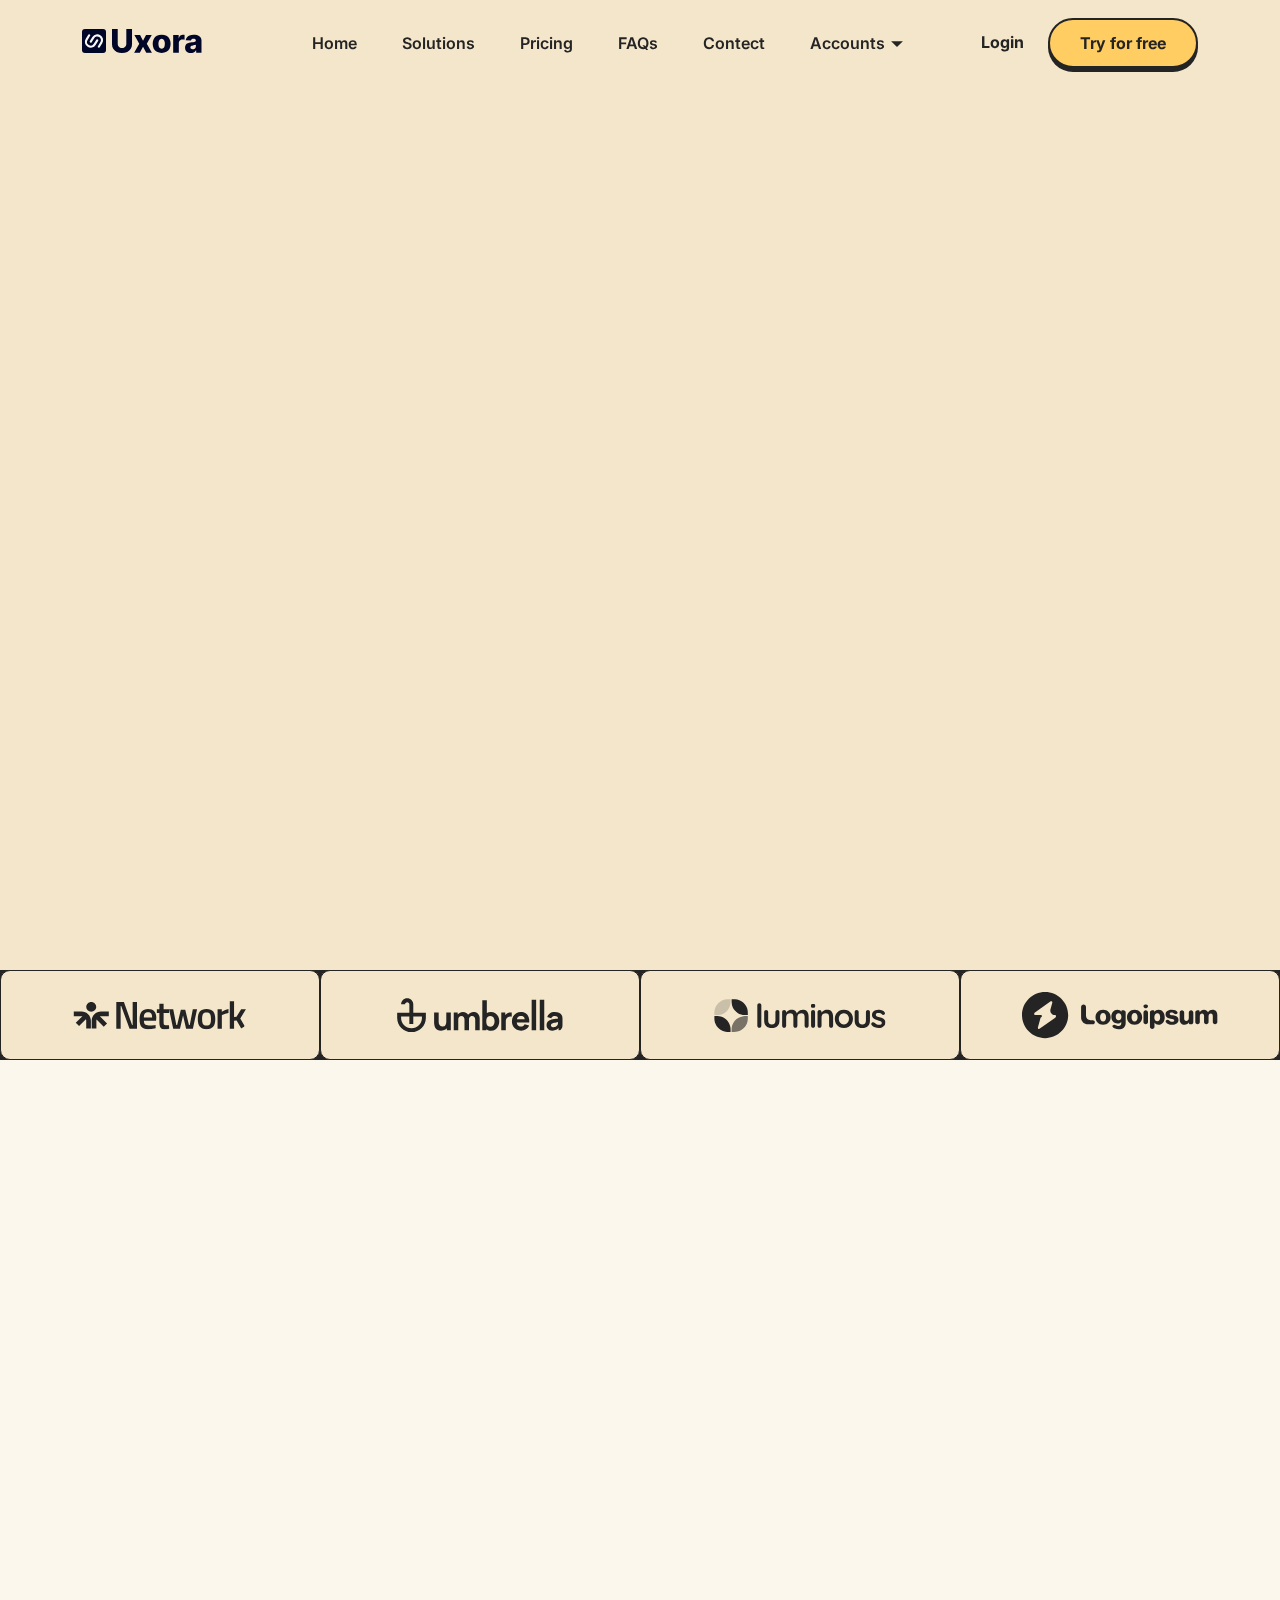
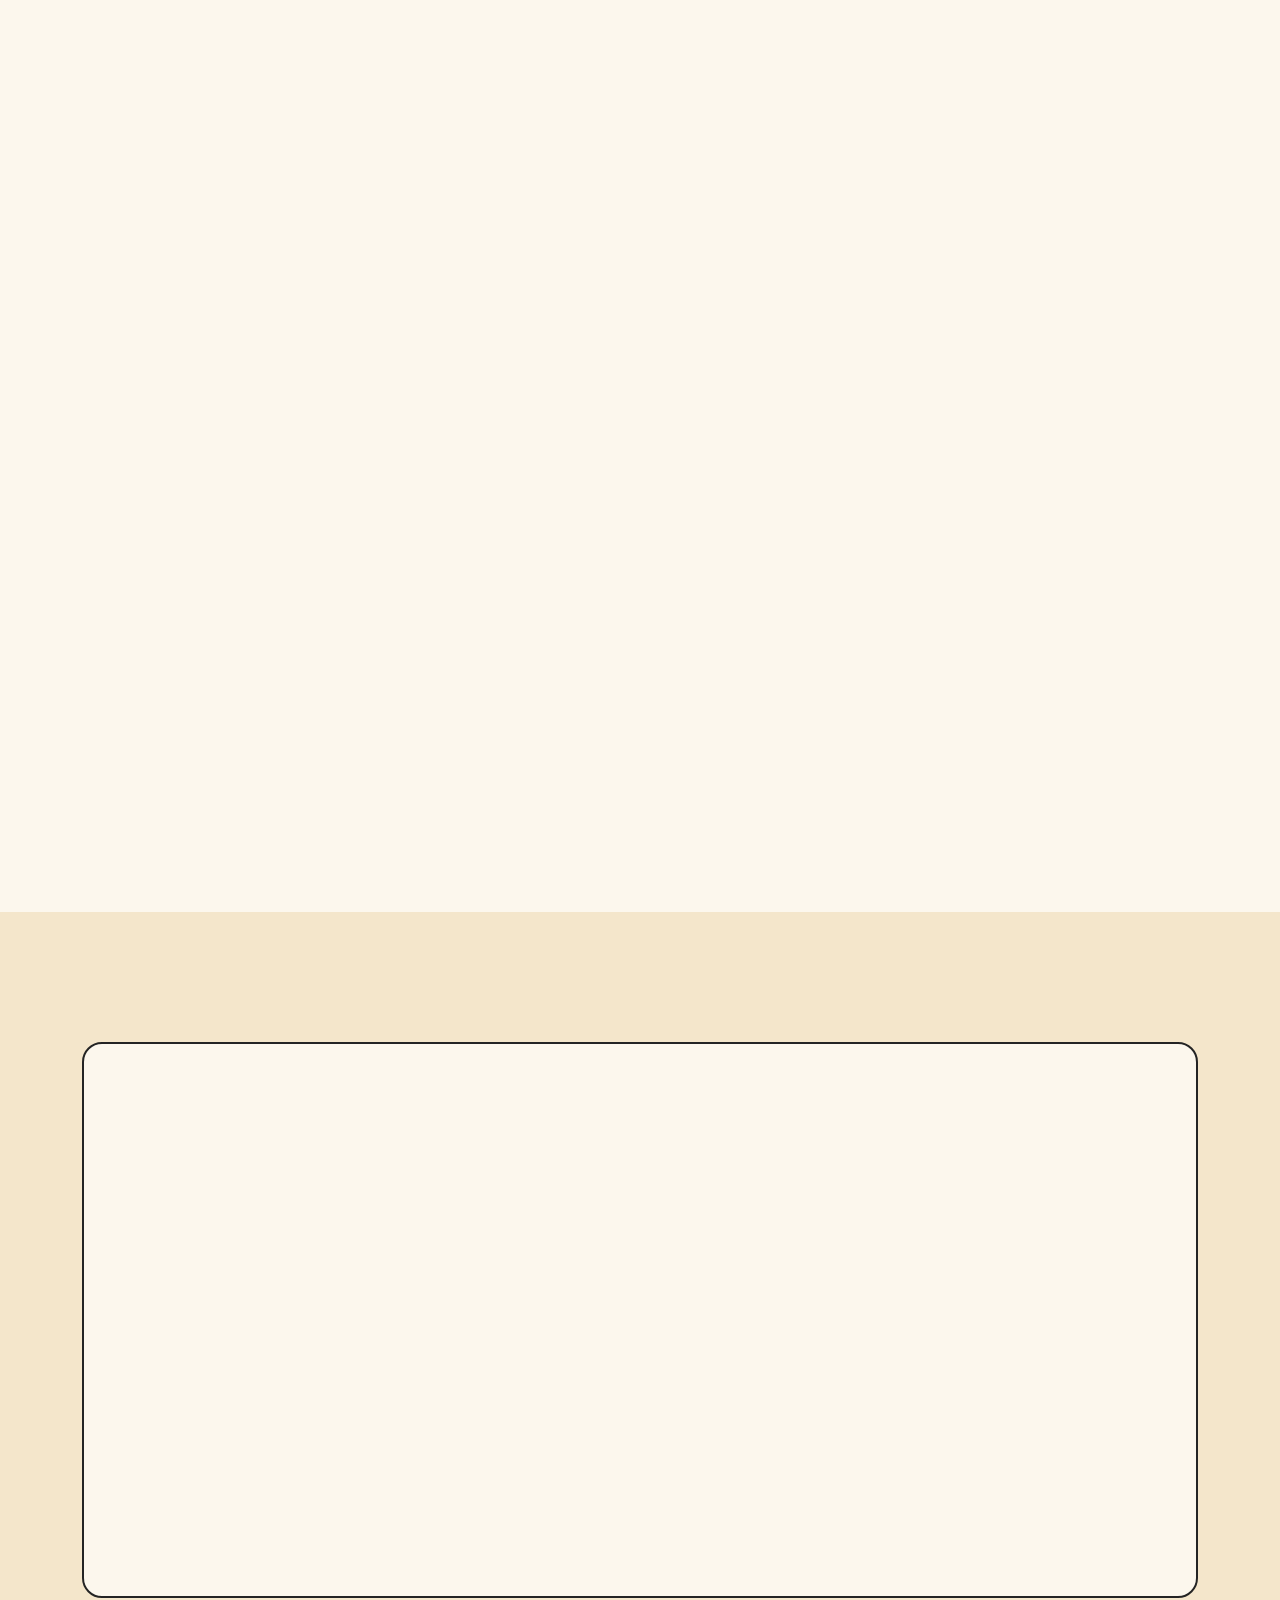
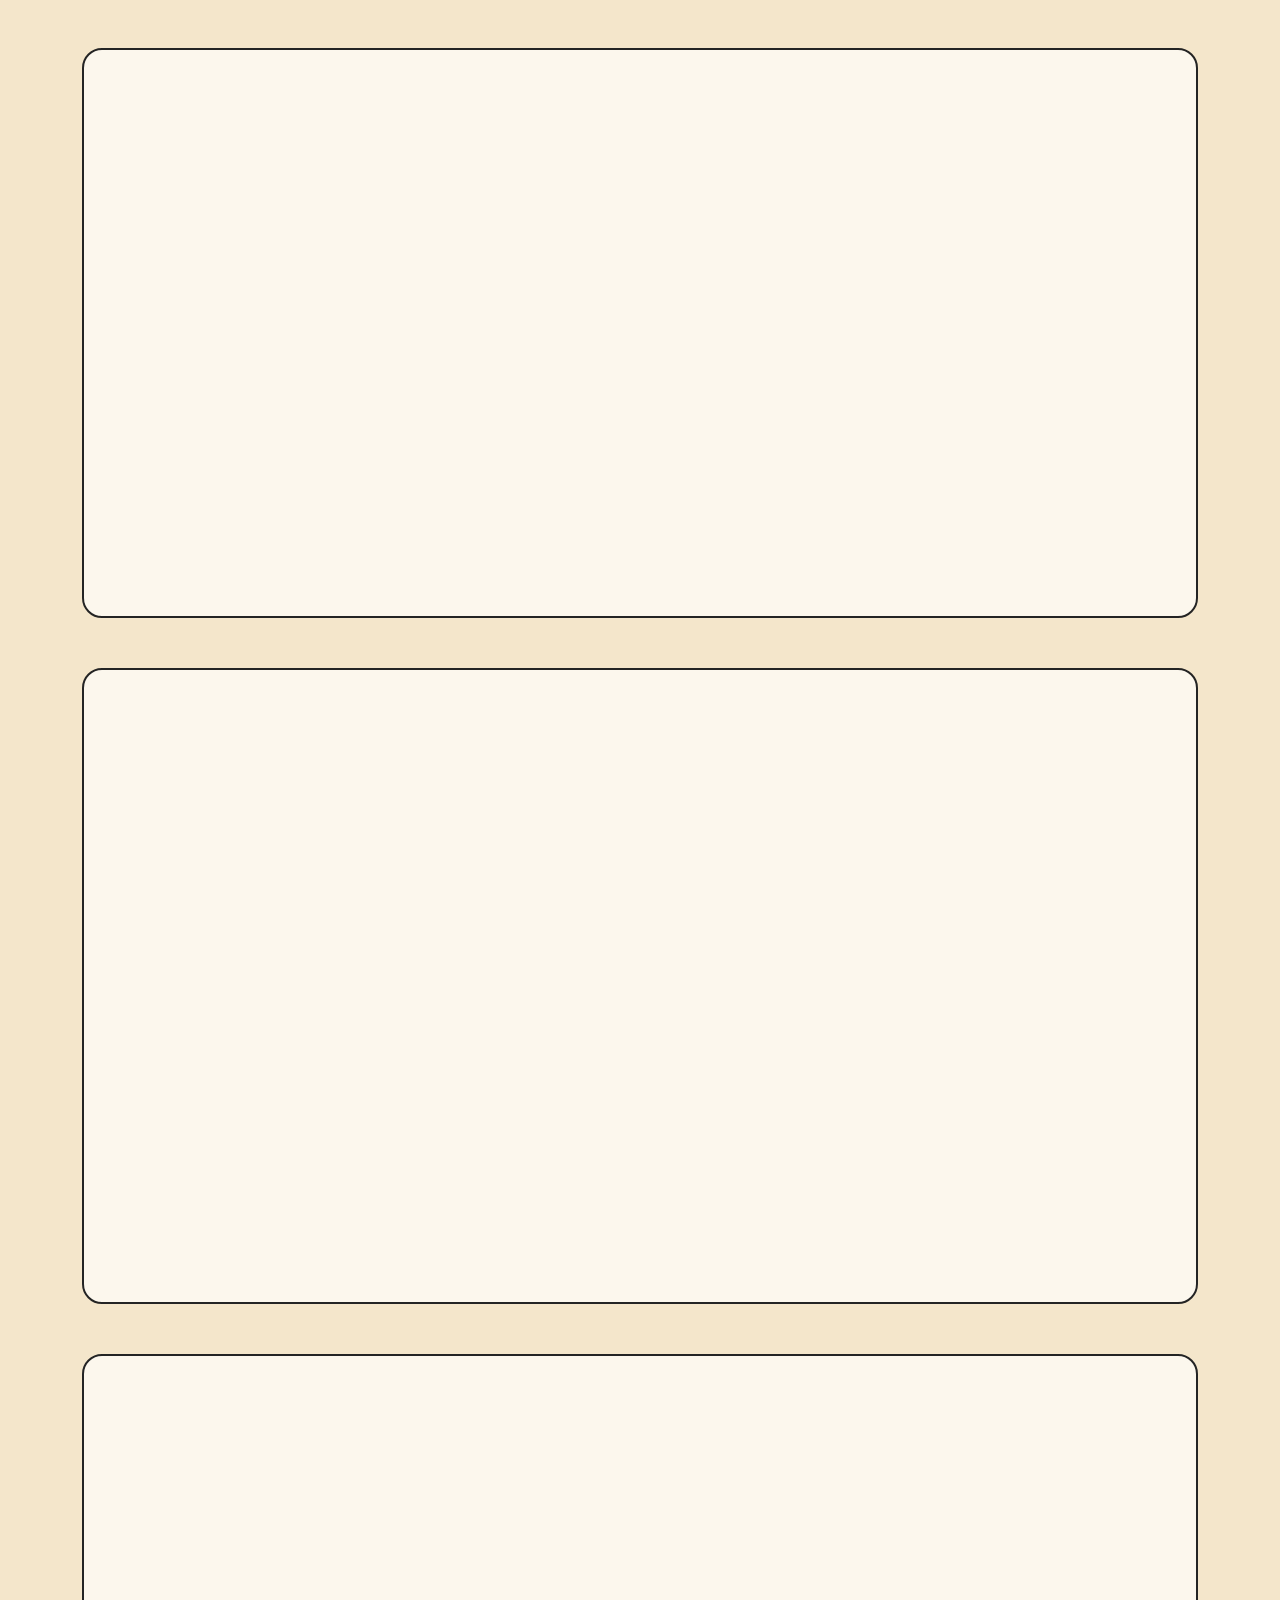
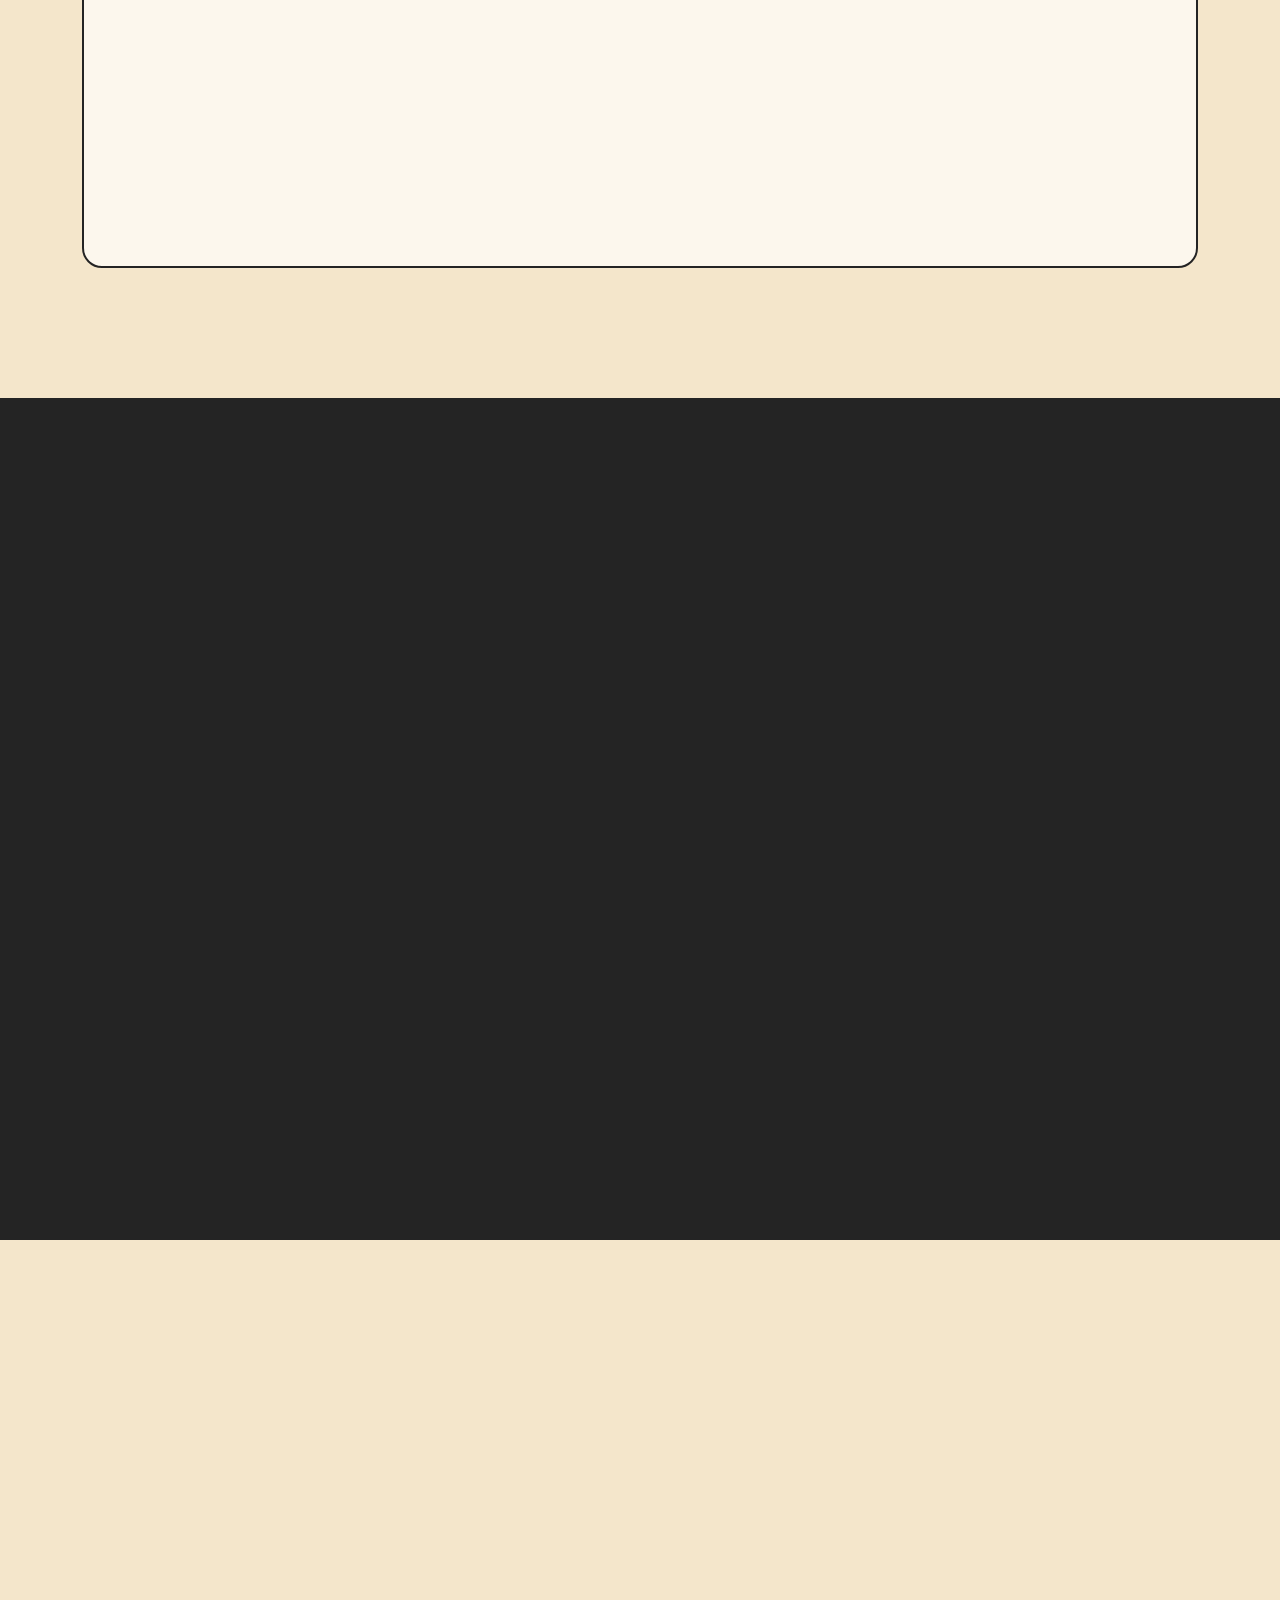
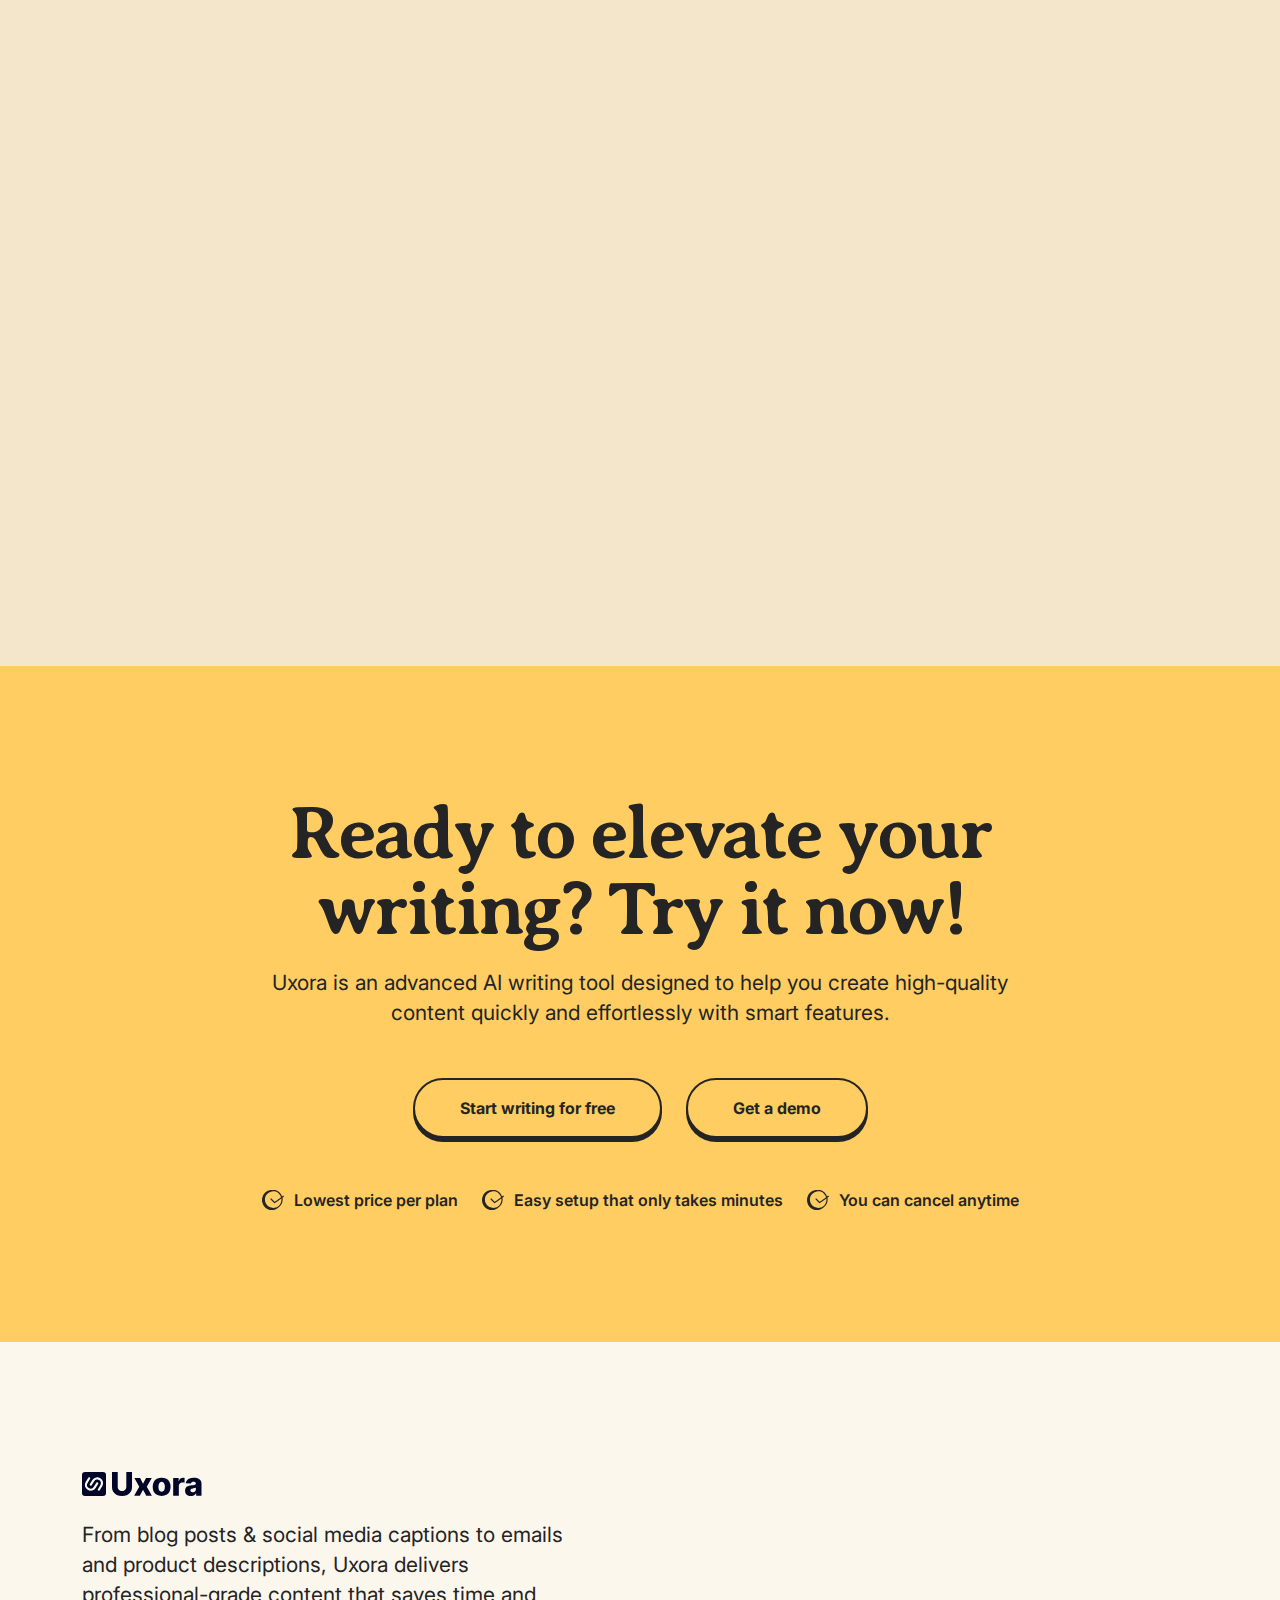
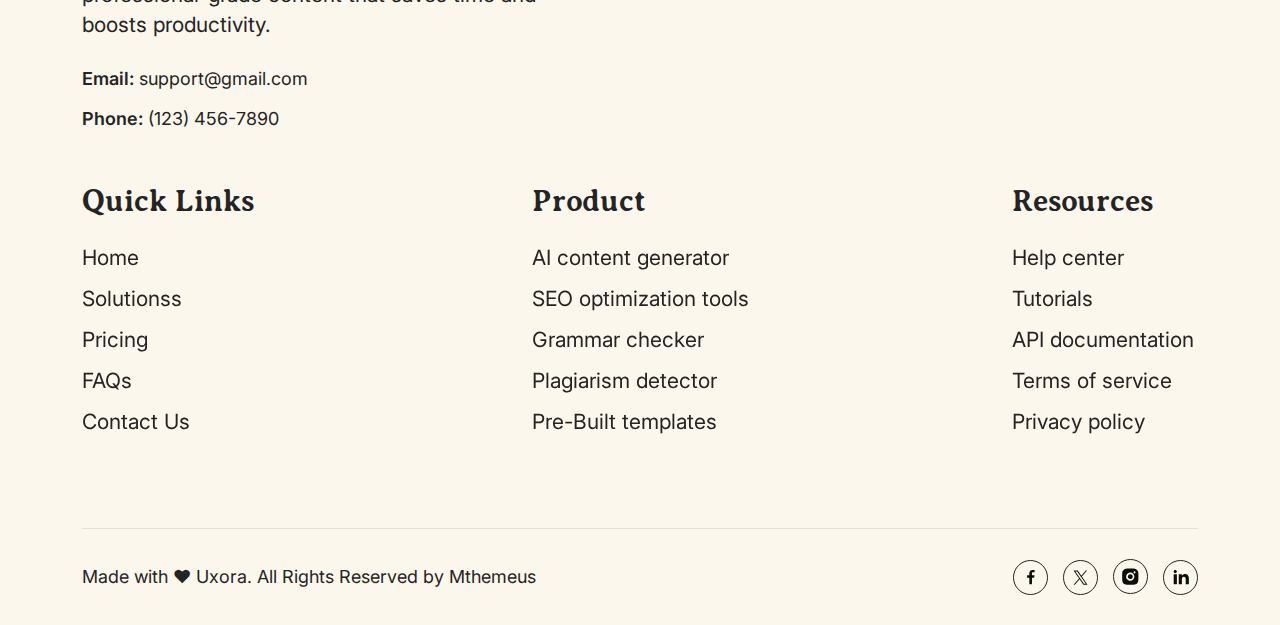
==== commit 0b98dac5: "update link" ====
--- a/index.html
+++ b/index.html
@@ -80,6 +80,14 @@
           <li><a href="pricing.html">Pricing</a></li>
           <li><a href="faq.html">FAQs</a></li>
           <li><a href="contact-us.html">Contect</a></li>
+          <li class="menu-item-has-children">
+            <a href="#">Accounts</a>
+            <ul class="sub-menu">
+              <li><a href='sign-in.html'>Sign In</a></li>
+              <li><a href='sign-up.html'>Sign Up</a></li>
+              <li><a href='forgot-password.html'>Forgot Password</a></li>
+            </ul>
+          </li>
         </ul>
       </div>
       <div class="uxora-mobile-menu-btn">
@@ -90,7 +98,7 @@
   </div>
   <!-- End mobile menu -->
 
-  <header class="site-header uxora-header-section">
+  <header class="site-header uxora-header-section" id="sticky-menu">
     <div class="container">
       <div class="row gx-3 align-items-center justify-content-between">
         <div class="col-8 col-sm-auto ">
@@ -109,6 +117,14 @@
                 <li><a href="pricing.html">Pricing</a></li>
                 <li><a href="faq.html">FAQs</a></li>
                 <li><a href="contact-us.html">Contect</a></li>
+                <li class="menu-item-has-children">
+                  <a href="#">Accounts</a>
+                  <ul class="sub-menu">
+                    <li><a href='sign-in.html'>Sign In</a></li>
+                    <li><a href='sign-up.html'>Sign-Up</a></li>
+                    <li><a href='forgot-password.html'>Forgot Password</a></li>
+                  </ul>
+                </li>
               </ul>
             </nav>
           </div>
@@ -142,12 +158,7 @@
 
   <div class="uxora-hero-section light-bg">
     <div class="container">
-      <div class="row">
-        <div class="col-lg-5 order-lg-2">
-          <div class="uxora-hero-thumb">
-            <img src="assets/images/hero/hero1.png" alt="">
-          </div>
-        </div>
+      <div class="row" data-anime="onview: -100; targets: >*; translateY: [48, 0]; opacity: [0, 1]; easing: spring(1, 80, 10, 0); duration: 450; delay: anime.stagger(100, {start: 200});">
         <div class="col-lg-7">
           <div class="uxora-hero-content">
             <h1 class="title">Write smarter, faster, and better—powered by AI!</h1>
@@ -155,13 +166,14 @@
             <div class="uxora-hero-btn mt-50">
               <a href="contact-us.html" class="uxora-default-btn">Start writing for free</a>
               <a class="play-btn video-init" href="https://www.youtube.com/watch?v=fgZc7mAYIY8">
-                <img src="assets/images/hero/play-btn.svg" alt="">
-                <div class="waves waves2 wave-1"></div>
-                <div class="waves waves2 wave-2"></div>
-                <div class="waves waves2 wave-3"></div>
-                Watch video
+                <img src="assets/images/hero/play-btn.svg" alt="">Watch video
               </a>
             </div>
+          </div>
+        </div>
+        <div class="col-lg-5">
+          <div class="uxora-hero-thumb">
+            <img src="assets/images/hero/hero1.png" alt="">
           </div>
         </div>
       </div>
@@ -225,24 +237,24 @@
 
   <div class="uxora-section-padding2">
     <div class="container">
-      <div class="uxora-section-title center max-width-750">
+      <div class="uxora-section-title center max-width-750" data-anime="onview: -100; targets: >*; translateY: [48, 0]; opacity: [0, 1]; easing: spring(1, 80, 10, 0); duration: 450; delay: anime.stagger(100, {start: 200});">
         <h2 class="title">Features that simplify your content creation</h2>
-        <p class="uxora-features-data">It’s a purpose-built generative AI platform that can increase productivity, scale, and simplify the complexity of multitasking.</p>
-      </div>
-      <div class="row">
+        <p class="uxora-default-data">It’s a purpose-built generative AI platform that can increase productivity, scale, and simplify the complexity of multitasking.</p>
+      </div>
+      <div class="row" data-anime="onview: -100; targets: >*; translateY: [48, 0]; opacity: [0, 1]; easing: spring(1, 80, 10, 0); duration: 450; delay: anime.stagger(100, {start: 400});">
         <div class="col-xl-4 col-lg-6 col-md-6">
           <div class="uxora-iconbox-wrap">
             <div class="uxora-iconbox-icon">
               <img src="assets/images/feature/icon1.svg" alt="">
             </div>
             <div class="uxora-iconbox-content">
-              <h3>Instant content generation</h3>
+              <h3>Instant content genation</h3>
               <p>Create high-quality blog posts, product descriptions, social media captions, and more with AI assistance.</p>
             </div>
           </div>
           <div class="uxora-iconbox-wrap">
             <div class="uxora-iconbox-icon">
-              <img src="assets/images/feature/icon4.svg" alt="">
+              <img src="assets/images/feature/icon4.png" alt="">
             </div>
             <div class="uxora-iconbox-content">
               <h3>Customizable templates</h3>
@@ -253,7 +265,7 @@
         <div class="col-xl-4 col-lg-6 col-md-6">
           <div class="uxora-iconbox-wrap">
             <div class="uxora-iconbox-icon">
-              <img src="assets/images/feature/icon2.svg" alt="">
+              <img src="assets/images/feature/icon2.png" alt="">
             </div>
             <div class="uxora-iconbox-content">
               <h3>SEO optimization</h3>
@@ -282,7 +294,7 @@
           </div>
           <div class="uxora-iconbox-wrap">
             <div class="uxora-iconbox-icon">
-              <img src="assets/images/feature/icon6.svg" alt="">
+              <img src="assets/images/feature/icon6.png" alt="">
             </div>
             <div class="uxora-iconbox-content">
               <h3>Multilingual support</h3>
@@ -297,7 +309,7 @@
 
   <section class="uxora-section-padding bg-light2">
     <div class="container">
-      <div class="uxora-content-item">
+      <div class="uxora-content-item" data-anime="onview: -100; targets: >*; translateY: [48, 0]; opacity: [0, 1]; easing: spring(1, 80, 10, 0); duration: 450; delay: anime.stagger(100, {start: 200});">
         <div class="row">
           <div class="col-lg-6">
             <div class="uxora-content-thumb">
@@ -305,15 +317,15 @@
             </div>
           </div>
           <div class="col-lg-6 d-flex align-items-center">
-            <div class="uxora-default-content">
+            <div class="uxora-default-content max-550">
               <h2>Generate high-quality content</h2>
-              <p class="uxora-features-data">Our AI writing tool enables you to create high-quality content in seconds, eliminating the need for hours of thinking and editing.</p>
-              <p class="uxora-features-data">With AI handling the heavy lifting, you can prioritize creativity, optimization, and scale your campaigns.</p>
-            </div>
-          </div>
-        </div>
-      </div>
-      <div class="uxora-content-item mt-50">
+              <p class="uxora-default-data">Our AI writing tool enables you to create high-quality content in seconds, eliminating the need for hours of thinking and editing.</p>
+              <p class="uxora-default-data">With AI handling the heavy lifting, you can prioritize creativity, optimization, and scale your campaigns.</p>
+            </div>
+          </div>
+        </div>
+      </div>
+      <div class="uxora-content-item mt-50" data-anime="onview: -100; targets: >*; translateY: [48, 0]; opacity: [0, 1]; easing: spring(1, 80, 10, 0); duration: 450; delay: anime.stagger(100, {start: 400});">
         <div class="row">
           <div class="col-lg-6 order-lg-2">
             <div class="uxora-content-thumb thumb2">
@@ -327,16 +339,16 @@
             </div>
           </div>
           <div class="col-lg-6 d-flex align-items-center">
-            <div class="uxora-default-content pr-50">
+            <div class="uxora-default-content pl-50">
               <h2>AI-driven ideas and prompts</h2>
-              <p class="uxora-features-data">From catchy headlines to story outlines, let AI spark fresh ideas and guide your writing process.</p>
+              <p class="uxora-default-data">From catchy headlines to story outlines, let AI spark fresh ideas and guide your writing process.</p>
               <h3>Engaging posts and articles faster</h3>
               <h3>Craft ad copy and social media posts</h3>
             </div>
           </div>
         </div>
       </div>
-      <div class="uxora-content-item mt-50">
+      <div class="uxora-content-item mt-50" data-anime="onview: -100; targets: >*; translateY: [48, 0]; opacity: [0, 1]; easing: spring(1, 80, 10, 0); duration: 450; delay: anime.stagger(100, {start: 200});">
         <div class="row">
           <div class="col-lg-6">
             <div class="uxora-content-thumb thumb3">
@@ -344,27 +356,27 @@
             </div>
           </div>
           <div class="col-lg-6 d-flex align-items-center">
-            <div class="uxora-default-content">
+            <div class="uxora-default-content max-550">
               <h2>Professional and flawless tone</h2>
-              <p class="uxora-features-data">Maintain a professional tone and flawless grammar with AI-powered editing and suggestions.</p>
+              <p class="uxora-default-data">Maintain a professional tone and flawless grammar with AI-powered editing and suggestions.</p>
               <h3>Ensure polished & consistent messaging</h3>
               <h3>Match brand’s voice across all content</h3>
             </div>
           </div>
         </div>
       </div>
-      <div class="uxora-content-item mt-50">
+      <div class="uxora-content-item mt-50" data-anime="onview: -100; targets: >*; translateY: [48, 0]; opacity: [0, 1]; easing: spring(1, 80, 10, 0); duration: 450; delay: anime.stagger(100, {start: 400});">
         <div class="row">
           <div class="col-lg-6 order-lg-2">
-            <div class="uxora-content-thumb">
+            <div class="uxora-content-thumb thumb4">
               <img src="assets/images/content/thumb5.png" alt="">
             </div>
           </div>
           <div class="col-lg-6 d-flex align-items-center">
-            <div class="uxora-default-content pr-50">
+            <div class="uxora-default-content pl-50">
               <h2>No technical skills required</h2>
-              <p class="uxora-features-data">Just type, edit, and publish effortlessly! Our AI writing tool is designed for simplicity and ease of use.</p>
-              <p class="uxora-features-data">Whether you’re a beginner or an experienced writer, you can start writing high-quality content with just a few clicks, without any technical skills.</p>
+              <p class="uxora-default-data">Just type, edit, and publish effortlessly! Our AI writing tool is designed for simplicity and ease of use.</p>
+              <p class="uxora-default-data">Whether you’re a beginner or an experienced writer, you can start writing high-quality content with just a few clicks, without any technical skills.</p>
             </div>
           </div>
         </div>
@@ -375,10 +387,10 @@
 
   <div class="uxora-section-padding uxora-t-section">
     <div class="container">
-      <div class="uxora-section-title center max-width-750">
+      <div class="uxora-section-title center max-width-750" data-anime="onview: -100; targets: >*; translateY: [48, 0]; opacity: [0, 1]; easing: spring(1, 80, 10, 0); duration: 450; delay: anime.stagger(100, {start: 200});">
         <h2>Users love uxora and share their stories</h2>
       </div>
-      <div class="row">
+      <div class="row" data-anime="onview: -100; targets: >*; translateY: [48, 0]; opacity: [0, 1]; easing: spring(1, 80, 10, 0); duration: 450; delay: anime.stagger(100, {start: 400});">
         <div class="col-lg-6">
           <div class="uxora-t-wrap pb-24">
             <div class="uxora-t-ratting">
@@ -389,7 +401,7 @@
             </div>
             <div class="uxora-t-author">
               <div class="uxora-t-author-thumb">
-                <img src="assets/images/testimonial/author2.png" alt="">
+                <img src="assets/images/testimonial/author1.png" alt="">
               </div>
               <div class="uxora-t-author-data">
                 <p>Emily Rubik – <span>Content Strategist</span></p>
@@ -407,7 +419,7 @@
             </div>
             <div class="uxora-t-author">
               <div class="uxora-t-author-thumb">
-                <img src="assets/images/testimonial/author1.png" alt="">
+                <img src="assets/images/testimonial/author2.png" alt="">
               </div>
               <div class="uxora-t-author-data">
                 <p>David Paul - <span>Freelance Writer</span></p>
@@ -418,95 +430,253 @@
       </div>
     </div>
   </div>
-
-
-
-
-
-
-  <div class="uxora-cta-section section" style="background-image: url(assets/images/cta/cta-bg.png);">
+  <!-- end testimonial -->
+
+  <section class="uxora-section-padding bg-light2">
+    <div class="container">
+      <div class="row" data-anime="onview: -100; targets: >*; translateY: [48, 0]; opacity: [0, 1]; easing: spring(1, 80, 10, 0); duration: 450; delay: anime.stagger(100, {start: 200});">
+        <div class="col-lg-6">
+          <div class="uxora-default-content">
+            <h2>Got any questions just ask us directly</h2>
+            <p>If you have any questions about this AI writing tool, our experts are able to answer all your questions as soon as possible.</p>
+            <img src="assets/images/faq/thumb1.png" alt="">
+          </div>
+        </div>
+        <div class="col-lg-6">
+          <div class="uxora-faq-wrap1">
+            <div class="uxora-faq-item open">
+              <div class="uxora-faq-header">
+                <h3>What is an AI writing tool?</h3>
+                <div class="uxora-active-icon">
+                  <img class="plasicon" src="assets/images/faq/mynus.svg" alt="">
+                  <img class="mynusicon" src="assets/images/faq/plas.svg" alt="">
+                </div>
+              </div>
+              <div class="uxora-faq-body">
+                <p>An AI writing tool is software that uses artificial intelligence to assist in creating content, including blogs, emails & ads.</p>
+              </div>
+            </div>
+            <div class="uxora-faq-item">
+              <div class="uxora-faq-header">
+                <h3>Who can use this tool?</h3>
+                <div class="uxora-active-icon">
+                  <img class="plasicon" src="assets/images/faq/mynus.svg" alt="">
+                  <img class="mynusicon" src="assets/images/faq/plas.svg" alt="">
+                </div>
+              </div>
+              <div class="uxora-faq-body">
+                <p>An AI writing tool is software that uses artificial intelligence to assist in creating content, including blogs, emails & ads.</p>
+              </div>
+            </div>
+            <div class="uxora-faq-item">
+              <div class="uxora-faq-header">
+                <h3>Is the tool SEO-friendly?</h3>
+                <div class="uxora-active-icon">
+                  <img class="plasicon" src="assets/images/faq/mynus.svg" alt="">
+                  <img class="mynusicon" src="assets/images/faq/plas.svg" alt="">
+                </div>
+              </div>
+              <div class="uxora-faq-body">
+                <p>An AI writing tool is software that uses artificial intelligence to assist in creating content, including blogs, emails & ads.</p>
+              </div>
+            </div>
+            <div class="uxora-faq-item">
+              <div class="uxora-faq-header">
+                <h3>Is there a free trial available?</h3>
+                <div class="uxora-active-icon">
+                  <img class="plasicon" src="assets/images/faq/mynus.svg" alt="">
+                  <img class="mynusicon" src="assets/images/faq/plas.svg" alt="">
+                </div>
+              </div>
+              <div class="uxora-faq-body">
+                <p>An AI writing tool is software that uses artificial intelligence to assist in creating content, including blogs, emails & ads.</p>
+              </div>
+            </div>
+            <div class="uxora-faq-item m-0">
+              <div class="uxora-faq-header">
+                <h3>Is it suitable for professional use?</h3>
+                <div class="uxora-active-icon">
+                  <img class="plasicon" src="assets/images/faq/mynus.svg" alt="">
+                  <img class="mynusicon" src="assets/images/faq/plas.svg" alt="">
+                </div>
+              </div>
+              <div class="uxora-faq-body">
+                <p>An AI writing tool is software that uses artificial intelligence to assist in creating content, including blogs, emails & ads.</p>
+              </div>
+            </div>
+          </div>
+        </div>
+      </div>
+    </div>
+  </section>
+  <!-- end faq -->
+
+
+
+  <div class="uxora-cta-section accent-bg">
     <div class="container">
       <div class="uxora-cta-content">
-        <h2>Get the free app and invest in crypto</h2>
-        <p>Join a thriving community of users who trust Uxora for safe, efficient, and intelligent crypto portfolio management.</p>
-        <div class=" mt-50">
-          <a class="uxora-default-btn pill" href="#">
-            <img src="assets/images/icon/header-icon1.svg" alt="">Download App
-          </a>
-        </div>
-      </div>
-    </div>
-  </div>
-
+        <h2>Ready to elevate your writing? Try it now!</h2>
+        <p class="uxora-default-data">Uxora is an advanced AI writing tool designed to help you create high-quality content quickly and effortlessly with smart features.</p>
+        <div class="uxora-cta-btn mt-50">
+          <a class="uxora-default-btn" href="#">Start writing for free</a>
+          <a class="uxora-default-btn" href="#">Get a demo</a>
+        </div>
+      </div>
+      <div class="mt-50">
+        <div class="uxora-cta-data">
+          <ul>
+            <li>
+              <img src="assets/images/shape/time.svg" alt="">
+              <p>Lowest price per plan</p>
+            </li>
+            <li>
+              <img src="assets/images/shape/time.svg" alt="">
+              <p>Easy setup that only takes minutes</p>
+            </li>
+            <li>
+              <img src="assets/images/shape/time.svg" alt="">
+              <p>You can cancel anytime</p>
+            </li>
+          </ul>
+        </div>
+      </div>
+    </div>
+    <div class="uxora-cta-shape">
+      <img src="assets/images/shape/shape1.svg" alt="">
+    </div>
+  </div>
+  <!-- end cta -->
 
   <!-- Footer  -->
   <footer class="uxora-footer-section">
     <div class="container">
-      <div class="uxora-footer-one">
-        <div class="row">
-          <div class="col-xxl-4 col-xl-6 col-md-6">
-            <div class="uxora-footer-textarea">
-              <a href="index.html">
-                <img src="assets/images/logo/logo-light.svg" alt="">
-              </a>
-              <p>Uxora is your comprehensive solution for cryptocurrency trading. Securely store, send & receive a variety of digital assets in our multi-currency wallet.</p>
-            </div>
-          </div>
-          <div class="col-xxl-2 col-xl-6 col-md-6">
-            <div class="uxora-footer-menu pl-40 pl-42">
-              <h3>Useful Link</h3>
+      <div class="row">
+        <div class="col-xxl-4 col-xl-12 col-md-6">
+          <div class="uxora-footer-textarea">
+            <a href="index.html">
+              <img src="assets/images/logo/logo-dark.svg" alt="">
+            </a>
+            <p>From blog posts & social media captions to emails and product descriptions, Uxora delivers professional-grade content that saves time and boosts productivity.</p>
+            <div class="uxora-conatct-info">
               <ul>
                 <li>
-                  <a href="index.html">Home</a>
+                  <a href="mailto:name@gmail.com">
+                    <span>Email:</span> support@gmail.com
+                  </a>
                 </li>
                 <li>
-                  <a href="feature.html">Features</a>
-                </li>
-                <li>
-                  <a href="pricing.html">Pricing</a>
-                </li>
-                <li>
-                  <a href="faq.html">FAQs</a>
-                </li>
-                <li>
-                  <a href="contact-us.html">Reviews</a>
+                  <a href="tel:+088">
+                    <span>Phone:</span> (123) 456-7890
+                  </a>
                 </li>
               </ul>
             </div>
           </div>
-          <div class="col-xxl-2 col-xl-6 col-md-6">
-            <div class="uxora-footer-menu pl-41">
-              <h3>Follow Us</h3>
-              <ul>
-                <li>
-                  <a href="https://www.facebook.com">Facebook</a>
-                </li>
-                <li>
-                  <a href="https://www.instagram.com">Instagram</a>
-                </li>
-                <li>
-                  <a href="https://www.twitter.com">Twitter</a>
-                </li>
-                <li>
-                  <a href="https:www.bd.linkedin">Linkedin</a>
-                </li>
-              </ul>
-            </div>
-          </div>
-          <div class="col-xxl-4 col-xl-6 col-md-6">
-            <div class="uxora-footer-menu pl-41 pl-42">
-              <h3>Subscribe our newsletter</h3>
-              <p>Subscribe to our newsletter and get the latest news updates for a lifetime</p>
-              <div class="uxora-main-field2">
-                <input type="email" placeholder="Enter your email">
-                <button class="uxora-default-btn sub-btn" type="submit">Subscribe</button>
-              </div>
-            </div>
-          </div>
-        </div>
-      </div>
-      <div class="uxora-footer-bottom-text">
-        <p>Made with ♥︎ Uxora. All Rights Reserved by Mthemeus</p>
+        </div>
+        <div class="col-xxl-3 col-xl-4 col-md-6">
+          <div class="uxora-footer-menu menu1 menu1 pl-60">
+            <h3>Quick Links</h3>
+            <ul>
+              <li>
+                <a href="index.html">Home</a>
+              </li>
+              <li>
+                <a href="solutions.html">Solutionss</a>
+              </li>
+              <li>
+                <a href="pricing.html">Pricing</a>
+              </li>
+              <li>
+                <a href="faq.html">FAQs</a>
+              </li>
+              <li>
+                <a href="contact-us.html">Contact Us</a>
+              </li>
+            </ul>
+          </div>
+        </div>
+        <div class="col-xxl-3 col-xl-4 col-md-6">
+          <div class="uxora-footer-menu menu1 menu2">
+            <h3>Product</h3>
+            <ul>
+              <li>
+                <a href="#">AI content generator</a>
+              </li>
+              <li>
+                <a href="#">SEO optimization tools</a>
+              </li>
+              <li>
+                <a href="#">Grammar checker</a>
+              </li>
+              <li>
+                <a href="#">Plagiarism detector</a>
+              </li>
+              <li>
+                <a href="#">Pre-Built templates</a>
+              </li>
+            </ul>
+          </div>
+        </div>
+        <div class="col-xxl-2 col-xl-4 col-md-6">
+          <div class="uxora-footer-menu menu3">
+            <h3>Resources</h3>
+            <ul>
+              <li>
+                <a href="#">Help center</a>
+              </li>
+              <li>
+                <a href="#">Tutorials</a>
+              </li>
+              <li>
+                <a href="#">API documentation</a>
+              </li>
+              <li>
+                <a href="#">Terms of service</a>
+              </li>
+              <li>
+                <a href="#">Privacy policy</a>
+              </li>
+            </ul>
+          </div>
+        </div>
+      </div>
+      <div class="uxora-footer-bottom-wrap">
+        <div class="uxora-footer-bottom-text">
+          <p>Made with ♥︎ Uxora. All Rights Reserved by Mthemeus</p>
+        </div>
+        <div class="uxora-social-wrap">
+          <ul>
+            <li>
+              <a href="https://www.facebook.com">
+                <svg width="8" height="16" viewBox="0 0 9 17" fill="none" xmlns="http://www.w3.org/2000/svg">
+                  <path d="M2.61987 16.7464V9.37041H0.137695V6.49583H2.61987V4.37591C2.61987 1.91577 4.12245 0.576172 6.31707 0.576172C7.36832 0.576172 8.27181 0.654439 8.53511 0.689422V3.26042L7.01302 3.26111C5.81946 3.26111 5.58836 3.82827 5.58836 4.66054V6.49583H8.43488L8.06426 9.37041H5.58836V16.7464H2.61987Z" fill="#0A0F0A"></path>
+                </svg>
+              </a>
+            </li>
+            <li>
+              <a href="https://www.twitter.com">
+                <svg width="15" height="15" viewBox="0 0 16 16" fill="none" xmlns="http://www.w3.org/2000/svg">
+                  <path d="M9.47743 6.98936L14.9996 0.570312H13.691L8.89613 6.14388L5.06647 0.570312H0.649414L6.44061 8.99854L0.649414 15.7299H1.95806L7.02158 9.84402L11.066 15.7299H15.483L9.47711 6.98936H9.47743ZM7.68506 9.0728L7.09829 8.23353L2.42958 1.55544H4.43959L8.20729 6.94488L8.79406 7.78414L13.6916 14.7896H11.6816L7.68506 9.07312V9.0728Z" fill="#0A0F0A"></path>
+                </svg>
+              </a>
+            </li>
+            <li>
+              <a href="https://www.instagram.com">
+                <svg width="17" height="17" viewBox="0 0 18 18" fill="none" xmlns="http://www.w3.org/2000/svg">
+                  <path d="M9.65632 0.561604C10.2832 0.559198 10.91 0.565498 11.5367 0.580502L11.7034 0.586515C11.8958 0.593387 12.0856 0.601977 12.315 0.612286C13.229 0.655236 13.8526 0.799551 14.3998 1.01173C14.9667 1.22992 15.4444 1.52542 15.922 2.00303C16.3587 2.4322 16.6967 2.95134 16.9124 3.52434C17.1246 4.07154 17.2689 4.69604 17.3119 5.61003C17.3222 5.83853 17.3308 6.02923 17.3376 6.22165L17.3428 6.3883C17.358 7.01468 17.3646 7.64125 17.3625 8.26782L17.3634 8.90865V10.034C17.3655 10.6608 17.3589 11.2877 17.3436 11.9143L17.3385 12.081C17.3316 12.2734 17.323 12.4632 17.3127 12.6926C17.2698 13.6066 17.1237 14.2302 16.9124 14.7774C16.6974 15.351 16.3593 15.8706 15.922 16.2996C15.4924 16.7363 14.973 17.0742 14.3998 17.29C13.8526 17.5022 13.229 17.6465 12.315 17.6895C12.0856 17.6998 11.8958 17.7084 11.7034 17.7153L11.5367 17.7204C10.91 17.7357 10.2832 17.7423 9.65632 17.7402L9.0155 17.741H7.89105C7.26419 17.7431 6.63734 17.7366 6.01067 17.7213L5.84402 17.7161C5.6401 17.7087 5.43622 17.7001 5.2324 17.6903C4.31841 17.6474 3.69476 17.5014 3.14671 17.29C2.57348 17.0747 2.05425 16.7367 1.6254 16.2996C1.1882 15.8703 0.8499 15.3509 0.634095 14.7774C0.421919 14.2302 0.277604 13.6066 0.234654 12.6926C0.225087 12.4888 0.216497 12.2849 0.208883 12.081L0.204588 11.9143C0.188751 11.2877 0.181592 10.6608 0.183113 10.034V8.26782C0.180715 7.64126 0.187015 7.01469 0.202011 6.3883L0.208024 6.22165C0.214896 6.02923 0.223487 5.83853 0.233795 5.61003C0.276745 4.69518 0.42106 4.0724 0.633236 3.52434C0.849169 2.95106 1.18813 2.43206 1.62626 2.00389C2.05481 1.56644 2.57372 1.22783 3.14671 1.01173C3.69476 0.799551 4.31755 0.655236 5.2324 0.612286L5.84402 0.586515L6.01067 0.58222C6.63704 0.566391 7.26361 0.559232 7.89019 0.560745L9.65632 0.561604ZM8.77326 4.85668C8.20416 4.84863 7.63915 4.95376 7.11104 5.16598C6.58294 5.37819 6.10228 5.69325 5.69699 6.09284C5.29171 6.49244 4.96988 6.96859 4.75022 7.49365C4.53056 8.0187 4.41744 8.58217 4.41744 9.15132C4.41744 9.72047 4.53056 10.2839 4.75022 10.809C4.96988 11.334 5.29171 11.8102 5.69699 12.2098C6.10228 12.6094 6.58294 12.9244 7.11104 13.1367C7.63915 13.3489 8.20416 13.454 8.77326 13.446C9.91238 13.446 11.0048 12.9934 11.8103 12.188C12.6158 11.3825 13.0683 10.29 13.0683 9.15089C13.0683 8.01176 12.6158 6.9193 11.8103 6.11381C11.0048 5.30833 9.91238 4.85668 8.77326 4.85668ZM8.77326 6.5747C9.11558 6.5684 9.45573 6.63037 9.77383 6.75699C10.0919 6.88362 10.3816 7.07237 10.626 7.31221C10.8703 7.55205 11.0644 7.83817 11.1969 8.15387C11.3294 8.46956 11.3977 8.8085 11.3978 9.15088C11.3978 9.49326 11.3297 9.83222 11.1972 10.148C11.0648 10.4637 10.8708 10.7499 10.6266 10.9898C10.3823 11.2297 10.0927 11.4186 9.77463 11.5453C9.45657 11.672 9.11644 11.7341 8.77411 11.7279C8.09064 11.7279 7.43516 11.4564 6.95187 10.9731C6.46858 10.4898 6.19707 9.83436 6.19707 9.15089C6.19707 8.46741 6.46858 7.81193 6.95187 7.32864C7.43516 6.84535 8.09064 6.57384 8.77411 6.57384L8.77326 6.5747ZM13.2831 3.56815C13.006 3.57925 12.7439 3.69714 12.5517 3.89713C12.3596 4.09713 12.2523 4.36372 12.2523 4.64106C12.2523 4.91841 12.3596 5.185 12.5517 5.38499C12.7439 5.58499 13.006 5.70288 13.2831 5.71397C13.5679 5.71397 13.841 5.60084 14.0423 5.39947C14.2437 5.1981 14.3568 4.92498 14.3568 4.6402C14.3568 4.35542 14.2437 4.08231 14.0423 3.88094C13.841 3.67956 13.5679 3.56644 13.2831 3.56644V3.56815Z" fill="#0A0F0A"></path>
+                </svg>
+              </a>
+            </li>
+            <li>
+              <a href="https://www.bd.linkedin.com">
+                <svg width="16" height="16" viewBox="0 0 18 17" fill="none" xmlns="http://www.w3.org/2000/svg">
+                  <path d="M4.31682 2.35804C4.31658 2.83452 4.12707 3.2914 3.78997 3.62816C3.45288 3.96492 2.99581 4.15397 2.51933 4.15373C2.04284 4.15349 1.58597 3.96398 1.24921 3.62689C0.912449 3.28979 0.723395 2.83273 0.723633 2.35624C0.723871 1.87976 0.913383 1.42288 1.25048 1.08612C1.58757 0.749364 2.04464 0.560309 2.52112 0.560547C2.99761 0.560785 3.45448 0.750297 3.79124 1.08739C4.128 1.42449 4.31706 1.88155 4.31682 2.35804ZM4.37072 5.48411H0.777531V16.7308H4.37072V5.48411ZM10.0479 5.48411H6.47273V16.7308H10.012V10.829C10.012 7.54121 14.2969 7.23579 14.2969 10.829V16.7308H17.8452V9.60729C17.8452 4.0648 11.5032 4.27141 10.012 6.99325L10.0479 5.48411Z" fill="#0A0F0A"></path>
+                </svg>
+              </a>
+            </li>
+          </ul>
+        </div>
       </div>
     </div>
   </footer>
@@ -522,6 +692,9 @@
   <script src="assets/js/bootstrap.bundle.min.js"></script>
   <script src="assets/js/menu/menu.js"></script>
   <script src="assets/js/faq.js"></script>
+  <script src="assets/js/anime.min.js"></script>
+  <script src="assets/js/data-attr-helper.js"></script>
+  <script src="assets/js/anime-helper.js"></script>
   <script src="assets/js/slick.js"></script>
   <script src="assets/js/jquery.magnific-popup.min.js"></script>
   <script src="assets/js/app.js"></script>
--- a/assets/css/app.min.css
+++ b/assets/css/app.min.css
@@ -1 +1 @@
-:root{--heading-color:#242424;--heading-bg:#242424;--accent-color:#FFCD61;--accent-bg:#FFCD61;--white-color:#ffffff;--white-bg:#ffffff;--light-color:#FCF7ED;--light-color2:#F4E6CB}@media (min-width:1400px){.container,.container-lg,.container-md,.container-sm,.container-xl,.container-xxl{max-width:1326px}}:root{--fs-xl-20:20px;--fs-xl-lineheight:32px;--fs-lg-18:18px;--fs-lg-lineheight:28px;--fs-md-16:16px;--fs-md-lineheight:24px;--fs-xs-14:14px;--fs-xs-lineheight:22px;--fs-xss-12:12px;--fs-xss-lineheight:20px}*,::after,::before{box-sizing:inherit;margin:0;padding:0}html{box-sizing:border-box;height:100%}body{color:var(--heading-color);font-family:Inter,serif;-webkit-font-smoothing:antialiased;-moz-osx-font-smoothing:grayscale;vertical-align:baseline;text-rendering:optimizeLegibility;font-weight:400;overflow-x:hidden;background-color:var(--light-color);counter-reset:my-sec-counter;font-size:18px;line-height:1.67em}hr{display:block;height:1px;border:0;border-top:1px solid #e5e7e8;padding:0;margin:0}audio,canvas,iframe,img,svg,video{vertical-align:middle}fieldset{border:0;margin:0;padding:0}textarea{resize:vertical}.browserupgrade{margin:.2em 0;background:#ccc;color:#000;padding:.2em 0}.hidden{display:none!important}.visuallyhidden{border:0;clip:rect(0 0 0 0);height:1px;margin:-1px;overflow:hidden;padding:0;position:absolute;width:1px;white-space:nowrap}.visuallyhidden.focusable:active,.visuallyhidden.focusable:focus{clip:auto;height:auto;margin:0;overflow:visible;position:static;width:auto;white-space:inherit}.invisible{visibility:hidden}.clearfix:after,.clearfix:before{content:" ";display:table}.clearfix:after{clear:both}::-moz-selection{background-color:#989ffd;color:#fff}::selection{background-color:#989ffd;color:#fff}[type=button]:active,[type=button]:focus,[type=button]:hover,[type=color]:active,[type=color]:focus,[type=color]:hover,[type=color]:invalid,[type=date]:active,[type=date]:focus,[type=date]:hover,[type=date]:invalid,[type=datetime-local]:active,[type=datetime-local]:focus,[type=datetime-local]:hover,[type=datetime-local]:invalid,[type=datetime]:active,[type=datetime]:focus,[type=datetime]:hover,[type=datetime]:invalid,[type=email]:active,[type=email]:focus,[type=email]:hover,[type=email]:invalid,[type=month]:active,[type=month]:focus,[type=month]:hover,[type=month]:invalid,[type=number]:active,[type=number]:focus,[type=number]:hover,[type=number]:invalid,[type=password]:active,[type=password]:focus,[type=password]:hover,[type=password]:invalid,[type=reset]:active,[type=reset]:focus,[type=reset]:hover,[type=search]:active,[type=search]:focus,[type=search]:hover,[type=search]:invalid,[type=submit]:active,[type=submit]:focus,[type=submit]:hover,[type=tel]:active,[type=tel]:focus,[type=tel]:hover,[type=tel]:invalid,[type=text]:active,[type=text]:focus,[type=text]:hover,[type=text]:invalid,[type=time]:active,[type=time]:focus,[type=time]:hover,[type=time]:invalid,[type=url]:active,[type=url]:focus,[type=url]:hover,[type=url]:invalid,[type=week]:active,[type=week]:focus,[type=week]:hover,[type=week]:invalid,button:active,button:focus,button:hover,input:not([type]):active,input:not([type]):focus,input:not([type]):hover,input:not([type]):invalid,textarea:active,textarea:focus,textarea:hover,textarea:invalid{outline:0;box-shadow:none}[type=button]:active,[type=button]:focus,[type=button]:hover,[type=reset]:active,[type=reset]:focus,[type=reset]:hover,[type=submit]:active,[type=submit]:focus,[type=submit]:hover,button:active,button:focus,button:hover{cursor:pointer}@media print{*,:after,:before{background:0 0!important;color:#000!important;-webkit-box-shadow:none!important;box-shadow:none!important;text-shadow:none!important}a,a:visited{text-decoration:underline}a[href]:after{content:" (" attr(href) ")"}abbr[title]:after{content:" (" attr(title) ")"}a[href^="#"]:after,a[href^="javascript:"]:after{content:""}pre{white-space:pre-wrap!important}pre,thead{display:table-header-group}img,tr{page-break-inside:avoid}h2,h3,p{orphans:3;widows:3}h2,h3{page-break-after:avoid}}li,ol,ul{margin:0;padding:0;list-style:none}button{padding:0;outline:0;border:none;display:inline-block;background-color:transparent}.h1,.h2,.h3,.h4,.h5,.h6,h1,h2,h3,h4,h5,h6{font-family:"Averia Serif Libre",serif;color:var(--heading-color);font-weight:700;margin:0}.h1,h1{font-size:100px;line-height:1em;letter-spacing:-5px}@media (max-width:1199px){.h1,h1{font-size:90px}}@media (max-width:991px){.h1,h1{font-size:70px}}@media (max-width:767px){.h1,h1{font-size:60px}}@media (max-width:455px){.h1,h1{font-size:48px}}.h2,h2{font-size:75px;line-height:1.01em;letter-spacing:-3px}@media (max-width:1199px){.h2,h2{font-size:48px}}.h3,h3{font-size:30px;line-height:1.17em}@media (max-width:1199px){.h3,h3{font-size:24px}}.h4,h4{font-size:24px;line-height:1.17em;font-weight:700}@media (max-width:767px){.h4,h4{font-size:20px}}.h5,h5{font-size:24px;line-height:28px;font-weight:700}p:last-child{margin-bottom:0}.f-size-10{font-size:10px!important}.f-size-11{font-size:11px!important}.f-size-12{font-size:12px!important}.f-size-13{font-size:13px!important}.f-size-14{font-size:14px!important}.f-size-15{font-size:15px!important}.f-size-16{font-size:16px!important}.f-size-17{font-size:17px!important}.f-size-18{font-size:18px!important}.f-size-19{font-size:19px!important}.f-size-20{font-size:20px!important}.f-size-21{font-size:21px!important}.f-size-22{font-size:22px!important}.f-size-23{font-size:23px!important}.f-size-24{font-size:24px!important}.f-size-25{font-size:25px!important}.f-size-26{font-size:26px!important}.f-size-27{font-size:27px!important}.f-size-28{font-size:28px!important}.f-size-29{font-size:29px!important}.f-size-30{font-size:30px!important}.f-size-31{font-size:31px!important}.f-size-32{font-size:32px!important}.f-size-33{font-size:33px!important}.f-size-34{font-size:34px!important}.f-size-35{font-size:35px!important}.f-size-36{font-size:36px!important}.f-size-37{font-size:37px!important}.f-size-38{font-size:38px!important}.f-size-39{font-size:39px!important}.f-size-40{font-size:40px!important}.line-height-10{line-height:10px!important}.line-height-11{line-height:11px!important}.line-height-12{line-height:12px!important}.line-height-13{line-height:13px!important}.line-height-14{line-height:14px!important}.line-height-15{line-height:15px!important}.line-height-16{line-height:16px!important}.line-height-17{line-height:17px!important}.line-height-18{line-height:18px!important}.line-height-19{line-height:19px!important}.line-height-20{line-height:20px!important}.line-height-21{line-height:21px!important}.line-height-22{line-height:22px!important}.line-height-23{line-height:23px!important}.line-height-24{line-height:24px!important}.line-height-25{line-height:25px!important}.line-height-26{line-height:26px!important}.line-height-27{line-height:27px!important}.line-height-28{line-height:28px!important}.line-height-29{line-height:29px!important}.line-height-30{line-height:30px!important}.line-height-31{line-height:31px!important}.line-height-32{line-height:32px!important}.line-height-33{line-height:33px!important}.line-height-34{line-height:34px!important}.line-height-35{line-height:35px!important}.line-height-36{line-height:36px!important}.line-height-37{line-height:37px!important}.line-height-38{line-height:38px!important}.line-height-39{line-height:39px!important}.line-height-40{line-height:40px!important}.font-bold{font-weight:700}.font-black{font-weight:800}.font-medium{font-weight:500}.font-normal{font-weight:400}.font-semibold{font-weight:600}a{text-decoration:none;transition:all .24s ease-in-out}img{max-width:100%}.rt-list{margin:0;padding:0;list-style:none}.mouse-cursor,.pointer{cursor:pointer}.border-transparent{border-color:transparent!important}.bg-transsparent{background-color:transparent!important}.hover\:bg-transsparenthover{background-color:transparent!important}.hover-shadow\:none{box-shadow:none!important}.bgprefix-cover{background-size:cover;background-repeat:no-repeat;background-position:center center}.bgprefix-contain{background-size:contain;background-repeat:no-repeat;background-position:center center}.bgprefix-full{background-size:100% 100%;background-repeat:no-repeat;background-position:center center}.position-parent{position:relative;z-index:1}.body-no-scrolling{overflow:hidden}.img-fit{display:block;object-fit:cover;transform:translate(-50%,-50%);left:50%;bottom:0;right:0;top:50%;position:absolute;height:100%;width:100%}.rt-mb-15{margin-bottom:15px}.rt-mb-8{margin-bottom:8px}.rt-mb-2{margin-bottom:2px}.rt-mb-4{margin-bottom:4px}.rt-pt-15{padding-top:15px}.rt-mb-12{margin-bottom:12px}.rt-spacer-15{height:15px}.rt-mb-16{margin-bottom:16px}.rt-mb-25{margin-bottom:25px}.rt-mb-24{margin-bottom:24px}.rt-mb-28{margin-bottom:28px}.rt-mb-48{margin-bottom:48px}.rt-mt-40{margin-top:40px}.rt-mb-32{margin-bottom:32px}.rt-mb-35{margin-bottom:35px!important}.hr-0{margin:0;padding:0}.text-gray{color:#7b878c}.hover\:border-transparent{border-color:transparent!important}.rt-mr-0{margin-right:0!important}.rt-ml-0{margin-left:0!important}.rt-rounded-0{border-radius:0!important}.rt-mr-1{margin-right:1px!important}.rt-ml-1{margin-left:1px!important}.rt-rounded-1{border-radius:1px!important}.rt-mr-2{margin-right:2px!important}.rt-ml-2{margin-left:2px!important}.rt-rounded-2{border-radius:2px!important}.rt-mr-3{margin-right:3px!important}.rt-ml-3{margin-left:3px!important}.rt-rounded-3{border-radius:3px!important}.rt-mr-4{margin-right:4px!important}.rt-ml-4{margin-left:4px!important}.rt-rounded-4{border-radius:4px!important}.rt-mr-5{margin-right:5px!important}.rt-ml-5{margin-left:5px!important}.rt-rounded-5{border-radius:5px!important}.rt-mr-6{margin-right:6px!important}.rt-ml-6{margin-left:6px!important}.rt-rounded-6{border-radius:6px!important}.rt-mr-7{margin-right:7px!important}.rt-ml-7{margin-left:7px!important}.rt-rounded-7{border-radius:7px!important}.rt-mr-8{margin-right:8px!important}.rt-ml-8{margin-left:8px!important}.rt-rounded-8{border-radius:8px!important}.rt-mr-9{margin-right:9px!important}.rt-ml-9{margin-left:9px!important}.rt-rounded-9{border-radius:9px!important}.rt-mr-10{margin-right:10px!important}.rt-ml-10{margin-left:10px!important}.rt-rounded-10{border-radius:10px!important}.rt-mr-11{margin-right:11px!important}.rt-ml-11{margin-left:11px!important}.rt-rounded-11{border-radius:11px!important}.rt-mr-12{margin-right:12px!important}.rt-ml-12{margin-left:12px!important}.rt-rounded-12{border-radius:12px!important}.rt-mr-13{margin-right:13px!important}.rt-ml-13{margin-left:13px!important}.rt-rounded-13{border-radius:13px!important}.rt-mr-14{margin-right:14px!important}.rt-ml-14{margin-left:14px!important}.rt-rounded-14{border-radius:14px!important}.rt-mr-15{margin-right:15px!important}.rt-ml-15{margin-left:15px!important}.rt-rounded-15{border-radius:15px!important}.rt-mr-16{margin-right:16px!important}.rt-ml-16{margin-left:16px!important}.rt-rounded-16{border-radius:16px!important}.rt-mr-17{margin-right:17px!important}.rt-ml-17{margin-left:17px!important}.rt-rounded-17{border-radius:17px!important}.rt-mr-18{margin-right:18px!important}.rt-ml-18{margin-left:18px!important}.rt-rounded-18{border-radius:18px!important}.rt-mr-19{margin-right:19px!important}.rt-ml-19{margin-left:19px!important}.rt-rounded-19{border-radius:19px!important}.rt-mr-20{margin-right:20px!important}.rt-ml-20{margin-left:20px!important}.rt-rounded-20{border-radius:20px!important}.rt-mr-21{margin-right:21px!important}.rt-ml-21{margin-left:21px!important}.rt-rounded-21{border-radius:21px!important}.rt-mr-22{margin-right:22px!important}.rt-ml-22{margin-left:22px!important}.rt-rounded-22{border-radius:22px!important}.rt-mr-23{margin-right:23px!important}.rt-ml-23{margin-left:23px!important}.rt-rounded-23{border-radius:23px!important}.rt-mr-24{margin-right:24px!important}.rt-ml-24{margin-left:24px!important}.rt-rounded-24{border-radius:24px!important}.rt-mr-25{margin-right:25px!important}.rt-ml-25{margin-left:25px!important}.rt-rounded-25{border-radius:25px!important}.rt-mr-26{margin-right:26px!important}.rt-ml-26{margin-left:26px!important}.rt-rounded-26{border-radius:26px!important}.rt-mr-27{margin-right:27px!important}.rt-ml-27{margin-left:27px!important}.rt-rounded-27{border-radius:27px!important}.rt-mr-28{margin-right:28px!important}.rt-ml-28{margin-left:28px!important}.rt-rounded-28{border-radius:28px!important}.rt-mr-29{margin-right:29px!important}.rt-ml-29{margin-left:29px!important}.rt-rounded-29{border-radius:29px!important}.rt-mr-30{margin-right:30px!important}.rt-ml-30{margin-left:30px!important}.rt-rounded-30{border-radius:30px!important}.rt-mb-0{margin-bottom:0}.rt-pt-0{padding-top:0}.rt-spacer-0{height:0}.rt-mb-10{margin-bottom:10px}.rt-pt-10{padding-top:10px}.rt-spacer-10{height:10px}.rt-mb-20{margin-bottom:20px}.rt-pt-20{padding-top:20px}.rt-spacer-20{height:20px}.rt-mb-30{margin-bottom:30px}.rt-pt-30{padding-top:30px}.rt-spacer-30{height:30px}.rt-mb-40{margin-bottom:40px}.rt-pt-40{padding-top:40px}.rt-spacer-40{height:40px}.rt-mb-50{margin-bottom:50px}.rt-pt-50{padding-top:50px}.rt-spacer-50{height:50px}.rt-mb-60{margin-bottom:60px}.rt-pt-60{padding-top:60px}.rt-spacer-60{height:60px}.rt-mb-70{margin-bottom:70px}.rt-pt-70{padding-top:70px}.rt-spacer-70{height:70px}.rt-mb-80{margin-bottom:80px}.rt-pt-80{padding-top:80px}.rt-spacer-80{height:80px}.rt-mb-90{margin-bottom:90px}.rt-pt-90{padding-top:90px}.rt-spacer-90{height:90px}.rt-mb-100{margin-bottom:100px}.rt-pt-100{padding-top:100px}.rt-spacer-100{height:100px}@media (max-width:1199.98px){.rt-mb-lg-0{margin-bottom:0}.rt-pt-lg-0{padding-top:0}.rt-spacer-lg-0{height:0}.rt-mb-lg-10{margin-bottom:10px}.rt-pt-lg-10{padding-top:10px}.rt-spacer-lg-10{height:10px}.rt-mb-lg-20{margin-bottom:20px}.rt-pt-lg-20{padding-top:20px}.rt-spacer-lg-20{height:20px}.rt-mb-lg-30{margin-bottom:30px}.rt-pt-lg-30{padding-top:30px}.rt-spacer-lg-30{height:30px}.rt-mb-lg-40{margin-bottom:40px}.rt-pt-lg-40{padding-top:40px}.rt-spacer-lg-40{height:40px}.rt-mb-lg-50{margin-bottom:50px}.rt-pt-lg-50{padding-top:50px}.rt-spacer-lg-50{height:50px}.rt-mb-lg-60{margin-bottom:60px}.rt-pt-lg-60{padding-top:60px}.rt-spacer-lg-60{height:60px}.rt-mb-lg-70{margin-bottom:70px}.rt-pt-lg-70{padding-top:70px}.rt-spacer-lg-70{height:70px}.rt-mb-lg-80{margin-bottom:80px}.rt-pt-lg-80{padding-top:80px}.rt-spacer-lg-80{height:80px}.rt-mb-lg-90{margin-bottom:90px}.rt-pt-lg-90{padding-top:90px}.rt-spacer-lg-90{height:90px}.rt-mb-lg-100{margin-bottom:100px}.rt-pt-lg-100{padding-top:100px}.rt-spacer-lg-100{height:100px}}@media (max-width:991.98px){.rt-mb-md-0{margin-bottom:0}.rt-pt-md-0{padding-top:0}.rt-spacer-md-0{height:0}.rt-mb-md-10{margin-bottom:10px}.rt-pt-md-10{padding-top:10px}.rt-spacer-md-10{height:10px}.rt-mb-md-20{margin-bottom:20px}.rt-pt-md-20{padding-top:20px}.rt-spacer-md-20{height:20px}.rt-mb-md-30{margin-bottom:30px}.rt-pt-md-30{padding-top:30px}.rt-spacer-md-30{height:30px}.rt-mb-md-40{margin-bottom:40px}.rt-pt-md-40{padding-top:40px}.rt-spacer-md-40{height:40px}.rt-mb-md-50{margin-bottom:50px}.rt-pt-md-50{padding-top:50px}.rt-spacer-md-50{height:50px}.rt-mb-md-60{margin-bottom:60px}.rt-pt-md-60{padding-top:60px}.rt-spacer-md-60{height:60px}.rt-mb-md-70{margin-bottom:70px}.rt-pt-md-70{padding-top:70px}.rt-spacer-md-70{height:70px}.rt-mb-md-80{margin-bottom:80px}.rt-pt-md-80{padding-top:80px}.rt-spacer-md-80{height:80px}.rt-mb-md-90{margin-bottom:90px}.rt-pt-md-90{padding-top:90px}.rt-spacer-md-90{height:90px}.rt-mb-md-100{margin-bottom:100px}.rt-pt-md-100{padding-top:100px}.rt-spacer-md-100{height:100px}}@media (max-width:767.98px){.rt-mb-xs-0{margin-bottom:0}.rt-pt-xs-0{padding-top:0}.rt-spacer-xs-0{height:0}.rt-mb-xs-10{margin-bottom:10px}.rt-pt-xs-10{padding-top:10px}.rt-spacer-xs-10{height:10px}.rt-mb-xs-20{margin-bottom:20px}.rt-pt-xs-20{padding-top:20px}.rt-spacer-xs-20{height:20px}.rt-mb-xs-30{margin-bottom:30px}.rt-pt-xs-30{padding-top:30px}.rt-spacer-xs-30{height:30px}.rt-mb-xs-40{margin-bottom:40px}.rt-pt-xs-40{padding-top:40px}.rt-spacer-xs-40{height:40px}.rt-mb-xs-50{margin-bottom:50px}.rt-pt-xs-50{padding-top:50px}.rt-spacer-xs-50{height:50px}.rt-mb-xs-60{margin-bottom:60px}.rt-pt-xs-60{padding-top:60px}.rt-spacer-xs-60{height:60px}.rt-mb-xs-70{margin-bottom:70px}.rt-pt-xs-70{padding-top:70px}.rt-spacer-xs-70{height:70px}.rt-mb-xs-80{margin-bottom:80px}.rt-pt-xs-80{padding-top:80px}.rt-spacer-xs-80{height:80px}.rt-mb-xs-90{margin-bottom:90px}.rt-pt-xs-90{padding-top:90px}.rt-spacer-xs-90{height:90px}.rt-mb-xs-100{margin-bottom:100px}.rt-pt-xs-100{padding-top:100px}.rt-spacer-xs-100{height:100px}}.pointer{cursor:pointer}.text-hide{overflow:hidden;text-overflow:ellipsis;white-space:nowrap}.slick-bullet .slick-dots li button:before{display:none!important}.slick-bullet .slick-dots{margin:0;padding:0;list-style:none}.slick-bullet .slick-dots li{position:relative;z-index:1;width:10px;display:inline-block;height:10px}.slick-bullet .slick-dots li button{border-radius:50%;position:absolute;left:0;top:0;width:100%;height:100%}.slick-bullet.deafult_style_dot .slick-dots li button{overflow:hidden;transition:background .3s ease}.slick-bullet.deafult_style_dot .slick-dots li.slick-active{width:24px}.slick-bullet.deafult_style_dot .slick-dots li.slick-active button{border-radius:32px}.slick-bullet.dotstyle-fillup .slick-dots li button{overflow:hidden;background-color:transparent;box-shadow:inset 0 0 0 2px #fff;transition:background .3s ease}.slick-bullet.dotstyle-fillup .slick-dots li button:after{content:"";position:absolute;bottom:0;height:0;left:0;width:100%;background-color:#fff;box-shadow:0 0 1px #fff;-webkit-transition:height .3s ease;transition:height .3s ease;border-radius:50%}.slick-bullet.dotstyle-fillup .slick-dots li.slick-active button::after{height:100%}.slick-bullet.dotstyle-scaleup .slick-dots li button{overflow:hidden;background-color:rgba(255,255,255,.3);transition:all .3s ease}.slick-bullet.dotstyle-scaleup .slick-dots li.slick-active button{transform:scale(1.2);background-color:#fff}.slick-bullet.dotstyle-stroke .slick-dots li button{transition:box-shadow .3s ease,background-color .3s ease;box-shadow:0 0 0 2px rgba(255,255,255,0)}.slick-bullet.dotstyle-stroke .slick-dots li.slick-active button{background-color:transparent;box-shadow:0 0 0 2px #fff}.slick-bullet.dotstyle-fillin .slick-dots li button{background-color:transparent;box-shadow:inset 0 0 0 2px #fff;transition:box-shadow .3s ease}.slick-bullet.dotstyle-fillin .slick-dots li.slick-active button{box-shadow:inset 0 0 0 8px #fff}.slick-bullet.dotstyle-dotstroke .slick-dots li{box-shadow:0 0 0 2px #fff;border-radius:50%;transition:all .3s ease}.slick-bullet.dotstyle-dotstroke .slick-dots li button{transform:scale(.4);background-color:#fff;transition:all .3s ease}.slick-bullet.dotstyle-dotstroke .slick-dots li.slick-active button{transform:scale(1)}.slick-bullet.dotstyle-dotstroke2 .slick-dots li{box-shadow:0 0 0 2px rgba(255,255,255,0);border-radius:50%;transition:all .3s ease}.slick-bullet.dotstyle-dotstroke2 .slick-dots li button{background-color:#fff;transition:all .3s ease}.slick-bullet.dotstyle-dotstroke2 .slick-dots li.slick-active{box-shadow:0 0 0 2px #fff}.slick-bullet.dotstyle-dotstroke2 .slick-dots li.slick-active button{transform:scale(.4)}#scrollUp{right:30px;bottom:30px;height:45px;width:45px;border-radius:50%;color:#fff;align-items:center;justify-content:center;font-size:26px;line-height:55px;text-align:center}.modal-header{padding:20px 24px 20px 24px}.modal-header h1,.modal-header h2,.modal-header h3,.modal-header h4,.modal-header h5,.modal-header h6{margin-bottom:0}.dark-bg{background-color:var(--dark-bg)}.dark-bg3{background-color:var(--dark-bg3)}.light-bg{background-color:var(--light-color2)!important}.accent-bg{background-color:var(--accent-bg)!important}.bg-heading{background-color:var(--heading-color)!important}.white-bg1{background-color:var(--white-bg)!important}.z-index{z-index:1;position:relative}.bg-light2{background-color:var(--light-color2)}.bg-light3{background-color:var(--light-color2)}.bg-dark1{background:var(--dark-color2)!important}.position-r{position:relative!important}.uxora-header-section{position:absolute;z-index:99;width:100%;transition:all .4s}@media (max-width:991px){.uxora-header-section{padding:20px 0}}.uxora-header-info-data ul li{display:inline-block;margin-right:20px;font-size:16px;line-height:24px;font-weight:600;color:var(--white-color);position:relative;padding-left:30px}.uxora-header-info-data ul li:last-child{margin-right:0}.uxora-header-info-data ul li img{position:absolute;top:2px;left:0}.uxora-header-info-data ul li a{color:var(--white-color)}.uxora-header-info-data ul li a img{position:absolute;top:5px;left:0}.header-logo1 a{padding:30px 0}.uxora-header-main-menu{display:flex;align-items:center;justify-content:space-between;border-radius:20px;padding-left:40px;padding-right:20px}@media (max-width:1350px){.uxora-header-main-menu{padding-left:24px}}@media (max-width:1199px){.uxora-header-main-menu{justify-content:end;background:0 0;padding-right:0}}.uxora-header-main-menu.menu2{transition:all .4s;padding:0}.dark-color.site-menu-main .nav-link-item{color:var(--white-color)}.site-header .uxora-menu-toggle.dark-color span{background-color:var(--heading-color)}.site-header .uxora-menu-toggle.dark-color span::after,.site-header .uxora-menu-toggle.dark-color span::before{background-color:var(--heading-color)}.site-header .uxora-menu-toggle.white-color span{background-color:var(--white-color)}.site-header .uxora-menu-toggle.white-color span::after,.site-header .uxora-menu-toggle.white-color span::before{background-color:var(--white-color)}.uxora-header-triger{width:60px;height:60px;display:flex;cursor:pointer;justify-content:center;align-items:center;background:var(--accent-bg);border-radius:100px;margin-left:20px}.uxora-header-triger.triger2{margin-left:0;background:var(--white-bg)}.uxora-contact-info{margin-bottom:30px}.uxora-contact-info i{display:block;font-size:24px;margin-bottom:15px;line-height:24px}.uxora-contact-info h5{margin-bottom:5px}.uxora-contact-info img{width:5%;margin-bottom:15px}.uxora-contact-info a p{color:var(--body-color)}.uxora-sidemenu-wraper{position:relative}.uxora-sidemenu-column{width:400px;display:block;height:100%;position:fixed;z-index:111;padding:30px;margin-right:-440px;transition:.5s;right:0;top:0;padding-top:70px;overflow-y:scroll;background-color:var(--white-bg)}.uxora-sidemenu-thumb{margin:30px 0}.uxora-sidemenu-thumb img{width:100%;height:100%;object-fit:cover;border-radius:5px}.uxora-sidemenu-column.active{margin-right:0;z-index:9999}.uxora-sidemenu-close{position:absolute;left:0;top:0;cursor:pointer;width:40px;height:40px;display:flex;align-items:center;justify-content:center;background-color:var(--accent-bg)}.uxora-sidemenu-close i{font-size:30px;color:var(--white-color);transition:all .4s}.active .uxora-sidemenu-close{opacity:1;visibility:visible}.offcanvas-overlay{top:0;width:100%;height:100%;background:#000;position:fixed;z-index:0;visibility:hidden;opacity:0;transition:.5s}.offcanvas-overlay.active{opacity:.7;z-index:111;visibility:visible}.uxora-sidemenu-logo{margin-bottom:30px}.uxora-sidemenu-logo img{width:70%}.uxora-sidemenu-column::-webkit-scrollbar-track{-webkit-box-shadow:inset 0 0 6px rgba(0,0,0,.3);background-color:#f5f5f5}.uxora-sidemenu-column::-webkit-scrollbar{width:5px;background-color:#f5f5f5}.uxora-sidemenu-column::-webkit-scrollbar-thumb{background-color:#000;border:2px solid #555}@media (max-width:767px){.uxora-sidemenu-wraper{display:none}}.uxora-header-info-wraper2{display:flex;gap:24px;align-items:center}@media (max-width:575px){.uxora-header-info-wraper2{display:none}}.uxora-header-info-wraper2 a{color:var(--heading-color);font-size:16px;font-weight:700;line-height:24px;transition:all .4s}.uxora-header-info-wraper2 a:hover{color:var(--accent-color)}.main-menu a{color:var(--heading-color);font-weight:600;position:relative;display:block;transition:all .4s;text-transform:capitalize;font-size:16px;line-height:1.5em;transition:all .4s}.main-menu ul{margin:0;padding:0}.main-menu ul li{list-style-type:none;display:inline-block;position:relative}.main-menu ul li:hover>ul.sub-menu{visibility:visible;opacity:1;z-index:99;pointer-events:visible;transform:translateY(0)}.main-menu ul.sub-menu{z-index:500;background-color:#fff;box-shadow:-2px 2px 70px -25px rgba(0,0,0,.3);position:absolute;left:0;top:90px;margin:0;padding:12px 0;transition:.4s;z-index:4;transform:translatey(20px);opacity:0;text-align:left;visibility:hidden;min-width:220px;border-radius:0 0 6px 6px}.main-menu ul.sub-menu li{padding:5px 10px 5px 20px}.main-menu ul.sub-menu li a{font-size:18px;line-height:30px;display:inline-block;position:relative;font-weight:400;text-transform:capitalize}.main-menu ul.sub-menu li.menu-item-has-children a.no-border{display:block}.main-menu ul.sub-menu li.menu-item-has-children a.no-border::before{content:none}.main-menu ul.sub-menu li ul.sub-menu{transition:all .4s;margin-left:0!important;transform:translateY(30px)}.main-menu ul.sub-menu li:hover ul.sub-menu{transform:translateY(0)}.main-menu ul.sub-menu{padding:12px 0;left:-27px;top:86px}.main-menu ul.sub-menu li{display:block;margin:0 0;transition:all .4s}.main-menu ul.sub-menu li ul.sub-menu{left:100%;right:auto;top:0;margin:0 0;margin-left:20px;border-radius:10px}.main-menu ul.sub-menu li ul.sub-menu li ul{left:100%;right:auto}ul.sub-menu li a{color:var(--heading-color)!important}ul.sub-menu li a::before{content:"";position:absolute;bottom:-3px;left:auto;right:0;height:2px;width:0;background-color:var(--heading-color)!important;transition:all .3s ease}@media (max-width:767px){ul.sub-menu li a::before{height:0}}ul.sub-menu li a:hover::before{left:0;right:auto;width:100%}@media (max-width:991px){ul.sub-menu li a:hover::before{display:none}}a.light-color{color:var(--light-color)}.menu-style1>ul>li>a{padding:30px 20px}.menu-left{margin-left:35px}@media (max-width:1199px){.menu-left{margin-left:0}}.menu-right{margin-right:80px}@media (min-width:992px){.w_100{width:100%}}.site-header .uxora-menu-toggle{display:flex;height:30px;width:30px;margin-left:40px;cursor:pointer;align-items:center;justify-content:center}.site-header .uxora-menu-toggle span{display:block;height:3px;background-color:var(--heading-color);width:30px;position:relative}.toggle2 span{background-color:var(--light-color)}.reveal-header .uxora-menu-toggle span{background-color:var(--heading-color)!important}.site-header .uxora-menu-toggle span:after,.site-header .uxora-menu-toggle span:before{content:"";position:absolute;left:0;width:100%;height:100%;background-color:var(--heading-color)}.reveal-header .uxora-menu-toggle span:after,.reveal-header .uxora-menu-toggle span:before{background-color:var(--heading-color)!important}.dark-mode-texts .uxora-menu-toggle span{background-color:var(--heading-color)}.dark-mode-texts .uxora-menu-toggle span:after,.dark-mode-texts .uxora-menu-toggle span:before{background-color:var(--heading-color)}.site-header .uxora-menu-toggle span:before{top:-10px}.site-header .uxora-menu-toggle span:after{top:9px}.site-header .mobile-menu-trigger.dark-color span{background-color:var(--heading-color)}.site-header .mobile-menu-trigger.dark-color span::after,.site-header .mobile-menu-trigger.dark-color span::before{background-color:var(--heading-color)}.site-header .mobile-menu-trigger.dark-color span::after,.site-header .mobile-menu-trigger.dark-color span::before{background-color:var(--heading-color)}.header-logo a img{margin-top:-5px}@media (max-width:991px){.header-logo a img{margin-top:0}}.progress-wrap{position:fixed;right:30px;bottom:30px;height:50px;width:50px;cursor:pointer;display:block;border-radius:50px;box-shadow:inset 0 0 0 2px rgba(0,0,0,.04);z-index:10000;opacity:0;visibility:hidden;transform:translateY(15px);-webkit-transition:all .2s linear;transition:all .2s linear}.progress-wrap.active-progress{opacity:1;visibility:visible;transform:translateY(0)}.progress-wrap svg path{fill:none}.progress-wrap svg.progress-circle path{stroke:var(--heading-color);stroke-width:4;box-sizing:border-box;-webkit-transition:all .2s linear;transition:all .2s linear}.top-arrow{top:47%;left:50%;position:absolute;transform:translate(-50%,-50%)}.top-arrow svg{transform:rotate(-90deg)}.main-menu ul li:hover.menu-item-has-children>a:after{transform:rotate(-180deg)}.main-menu ul li.menu-item-has-children>a:after{right:0}.main-menu ul li.menu-item-has-children>a:after{content:"\ea4d";position:relative;margin-left:2px;top:2px;font-size:20px;display:inline-block;font-family:remixicon;transition:all .4s ease-in-out}.main-menu ul.sub-menu li.menu-item-has-children a.no-border:after{position:absolute;right:0;content:"\ea6d"}.main-menu ul.sub-menu li.menu-item-has-children:hover a::after{transform:rotate(-90deg)!important}.uxora-footer-section{padding-top:130px}@media (max-width:991px){.uxora-footer-section{padding-top:80px}}@media (max-width:767px){.uxora-footer-section{padding-top:60px}}.uxora-footer-menu h3{margin-bottom:24px}.uxora-footer-menu ul li{color:var(--light-color);margin-bottom:10px}.uxora-footer-menu ul li:last-child{margin-bottom:0}.uxora-footer-menu ul li a{position:relative;transition:all .4s;font-size:21px;line-height:30px;color:var(--light-color)}.uxora-footer-menu ul li a::before{content:" ";left:0;bottom:-3px;width:0;height:1px;position:absolute;transition:all .4s;background:var(--light-color)}.uxora-footer-menu ul li a:hover::before{width:100%}.uxora-footer-textarea img{padding-bottom:24px}.uxora-footer-textarea p{font-size:21px;font-weight:400;line-height:30px}@media (max-width:1399px){.uxora-footer-textarea{margin-bottom:30px;max-width:500px}}.uxora-footer-bottom-text{margin-top:100px;border-top:1px solid var(--light-color);padding:35px 0;text-align:center}@media (max-width:991px){.uxora-footer-bottom-text{margin-top:80px}}@media (max-width:767px){.uxora-footer-bottom-text{margin-top:60px}}@media (max-width:767px){.uxora-footer-bottom-text p{margin-bottom:15px}}.pl-40{padding-left:40px}@media (max-width:1399px){.pl-40{padding-left:0}}.pl-41{padding-left:40px}@media (max-width:1399px){.pl-41{padding-left:0;padding-top:40px}}@media (max-width:767px){.pl-41{padding-left:0}}@media (max-width:1199px){.pl-42{padding-left:40px}}@media (max-width:767px){.pl-42{padding-left:0}}.pl-30{padding-left:30px}@media (max-width:1199px){.pl-30{padding-left:0}}.uxora-list-icon-wrap ul li{position:relative;padding-left:55px;padding-bottom:24px}.uxora-list-icon-wrap ul li:last-child{padding-bottom:0}.uxora-list-icon-wrap ul li img{position:absolute;top:-5px;left:0}.uxora-content-shape{position:absolute;bottom:10px;right:35%}@media (max-width:1399px){.uxora-content-shape{display:none}}.uxora-content-shape2{position:absolute;bottom:25px;right:50px}@media (max-width:1399px){.uxora-content-shape2{bottom:150px}}@media (max-width:1199px){.uxora-content-shape2{bottom:25px}}@media (max-width:991px){.uxora-content-shape2{display:none}}@media (max-width:991px){.uxora-about-us-thumb{padding-bottom:40px}}@media (max-width:767px){.uxora-about-us-thumb{padding-bottom:30px}}.uxora-about-us-thumb.thumb2{position:relative;text-align:right}.uxora-about-us-thumb.thumb2 img{border-radius:10px}.features-section{border-radius:50px;background-color:var(--light-color2)}.uxora-features-card{position:absolute;bottom:80px;left:40px}.mt-30{margin-top:30px}@keyframes updown{0%{transform:translatey(0)}50%{transform:translatey(-30px)}100%{transform:translatey(0)}}.one{top:130px}@media (max-width:991px){.one{margin-top:40px}}@media (max-width:767px){.one{margin-top:30px}}.two{top:80px}.three{top:110px}.four{top:140px}.fivr{top:160px}.six{top:130px}.seven{top:110px}.eight{top:120px}.pl-101{padding-left:100px}@media (max-width:1199px){.pl-101{padding-left:50px}}@media (max-width:991px){.pl-101{padding-left:0}}.pb-130{padding-bottom:130px;position:relative;transition:all .4s}@media (max-width:991px){.pb-130{padding-bottom:80px}}@media (max-width:767px){.pb-130{padding-bottom:60px}}.pb-131{padding-bottom:100px;position:relative;transition:all .4s}@media (max-width:991px){.pb-131{padding-bottom:80px}}@media (max-width:767px){.pb-131{padding-bottom:60px}}.pb-131 .border-r::before{height:360px}.border-r{position:relative}.border-r::before{top:30px;left:52.5%;width:1px;height:520px;content:"";position:absolute;background-color:rgba(10,15,10,.1019607843)}@media (max-width:1399px){.border-r::before{left:54.5%;height:580px}}@media (max-width:1399px){.border-r::before{display:none}}.uxora-features-number{position:absolute;top:20px;z-index:1;left:50%;width:60px;height:60px;display:flex;align-items:center;border-radius:100px;justify-content:center;transition:all .4s;background-color:var(--accent-bg)}@media (max-width:1399px){.uxora-features-number{left:52%}}@media (max-width:1399px){.uxora-features-number{display:none}}.uxora-features-title{color:var(--light-color)}.uxora-features-dashboard{padding-bottom:80px}@media (max-width:767px){.uxora-features-dashboard{padding-bottom:60px}}.uxora-iconbox-wraper{display:grid;grid-template-columns:repeat(3,1fr)}.uxora-iconbox-wrap{padding:30px 17px;margin-bottom:24px;border:2px solid var(--heading-color);border-radius:20px;position:relative;transition:all .4s}.uxora-iconbox-wrap:hover{box-shadow:4px 4px 0 0 #242424}@media (max-width:767px){.uxora-iconbox-wrap{padding:30px 24px}}.uxora-iconbox-icon{padding-bottom:24px}.uxora-iconbox-content h3{padding-bottom:20px}.light-color{color:var(--light-color)}.uxora-iconbox-btn svg{transition:all .3s ease-out 0s}.uxora-iconbox-btn:focus-visible svg path:nth-of-type(1),.uxora-iconbox-btn:hover svg path:nth-of-type(1){transform:translateX(calc(-1 * var(--arrow-hover-move-x)));opacity:0;transition-delay:0s,0s}.uxora-iconbox-btn svg path:nth-of-type(1){transform:translateX(0);opacity:1;transition-delay:.15s,.15s}.uxora-iconbox-btn svg path{transition:transform .38s cubic-bezier(.37,.08,.02,.93),opacity .18s ease-out}.uxora-iconbox-btn:focus-visible svg path:nth-of-type(2),.uxora-iconbox-btn:hover svg path:nth-of-type(2){transform:translateX(0);opacity:1;transition-delay:.15s,.15s}.uxora-iconbox-btn svg path:nth-of-type(2){transform:translateX(calc(1 * var(--arrow-hover-move-x)));opacity:.5;transition-delay:0s,0s}.uxora-iconbox-btn svg path:nth-of-type(1){transform:translateX(0);opacity:1;transition-delay:.15s,.15s}.uxora-iconbox-btn svg path:nth-of-type(2){transform:translateX(calc(1 * var(--arrow-hover-move-x)));opacity:.5;transition-delay:0s,0s}.play-btn{display:inline-block;font-size:16px;font-weight:700;line-height:24px;color:var(--heading-color);transition:all .4s}.play-btn:hover{color:var(--heading-color)}.play-btn img{margin-right:15px}@media (max-width:991px){.play-btn img{width:80%}}@keyframes animName{0%{transform:rotate(0)}100%{transform:rotate(360deg)}}.waves{position:absolute;width:210px;height:210px;background:var(--accent-bg);opacity:0;border-radius:100%;left:-55px;top:-55px;z-index:0;transform:translate(-50px,-50px);-webkit-animation:waves 3s ease-in-out infinite;animation:waves 3s ease-in-out infinite;z-index:-1}@media (max-width:991px){.waves{width:160px;height:160px;left:-40px;top:-40px}}.waves.wave-1{-webkit-animation-delay:0s;animation-delay:0s}.waves.wave-2{-webkit-animation-delay:1s;animation-delay:1s}.waves.wave-3{-webkit-animation-delay:2s;animation-delay:2s}@keyframes waves{0%{-webkit-transform:scale(.2,.2);transform:scale(.2,.2);opacity:0}50%{opacity:.9}100%{-webkit-transform:scale(.9,.9);transform:scale(.9,.9);opacity:0}}.uxora-contact-box{padding:30px;margin-left:50px;background:var(--white-bg);border-radius:10px}.uxora-contact-box h3{padding-bottom:30px}.uxora-contact-box p{font-weight:600;margin-bottom:10px}@media (max-width:1199px){.uxora-contact-box{margin-left:30px}}@media (max-width:991px){.uxora-contact-box{margin-left:0;margin-top:40px}}@media (max-width:767px){.uxora-contact-box{margin-top:30px}}.uxora-contact-box.box2{max-width:636px;margin:0 auto 0;margin-top:50px}@media (max-width:991px){.uxora-contact-box.box2{margin-top:40px}}@media (max-width:767px){.uxora-contact-box.box2{margin-top:30px}}.uxora-contact-box.box2 h2{text-align:center}.uxora-contact-info-wrap{display:flex;align-items:center;gap:24px;border:2px solid var(--heading-color);padding:42px 30px;border-radius:20px;margin-bottom:24px}.uxora-contact-info-wrap.wrap2{padding:26px 30px}.uxora-contact-us-map{width:100%;border:2px solid var(--heading-color);border-radius:10px;height:750px}@media (max-width:991px){.uxora-contact-us-map{height:400px}}.uxora-t-section{background-color:var(--heading-bg)}.uxora-t-section h2{color:var(--light-color)}.uxora-t-wrap{padding:0 30px;text-align:center}.uxora-t-wrap h3{color:var(--light-color)}.uxora-t-wrap p{color:var(--light-color)}.uxora-t-ratting{padding-bottom:24px}.uxora-t-content{padding-bottom:24px}.uxora-t-author{display:flex;align-items:center;gap:15px;justify-content:center}.uxora-t-author-data p span{font-weight:600}@media (max-width:991px){.pb-24{padding-bottom:40px}}.uxora-counter-section{padding:100px 0;position:relative}@media (max-width:991px){.uxora-counter-section{padding:80px 0}}@media (max-width:767px){.uxora-counter-section{padding:60px 0}}.uxora-counter-wrap{display:flex;flex-wrap:wrap;align-items:center;justify-content:space-between}@media (max-width:1199px){.uxora-counter-wrap{justify-content:center;gap:100px}}@media (max-width:767px){.uxora-counter-wrap{display:block}}.uxora-counter-item{padding:0 114px}@media (max-width:767px){.uxora-counter-item{text-align:center;padding:20px 0}.uxora-counter-item:first-child{padding-top:0}.uxora-counter-item:last-child{padding-bottom:0}}.uxora-counter-item p{color:var(--light-color)}.uxora-counter-item.item2{margin-right:20px}@media (max-width:1399px){.uxora-counter-item.item2{margin-right:0}}.uxora-counter-data{position:relative;display:flex;overflow:hidden;justify-content:center;align-items:center;height:80px}.uxora-counter-data h2,.uxora-counter-data span{color:var(--light-color)}@media (max-width:1199px){.uxora-counter-data{height:60px}}@media (max-width:991px){.uxora-counter-data{height:50px}}@media (max-width:767px){.uxora-counter-data{justify-content:center}}.uxora-counter-thumb{text-align:center}@media (max-width:991px){.uxora-counter-thumb{padding:40px 0;text-align:left}}.uxora-counter-thumb img{border-radius:20px}@media (max-width:991px){.uxora-counter-thumb img{width:100%}}.uxora-counter-data>span{z-index:1;display:flex;flex-direction:column;height:100%;transition:transform 2s ease;transform:translateY(0);line-height:1}.data2>span{width:15%}@media (max-width:1199px){.data2>span{width:10%}}.uxora-counter-data>span span{flex:0 0 100%;height:100%}.uxora-counter-data:nth-child(1)>span{transition-delay:0s}.uxora-counter-data:nth-child(2)>span{transition-delay:375ms}.uxora-counter-data:nth-child(3)>span{transition-delay:.75s}.uxora-counter-data:nth-child(4)>span{transition-delay:1.125s}.uxora-counter-data:nth-child(5)>span{transition-delay:1.5s}.uxora-counter-data:nth-child(6)>span{transition-delay:1.875s}.uxora-counter-data:nth-child(7)>span{transition-delay:2.25s}.uxora-counter-data:nth-child(8)>span{transition-delay:2.625s}.uxora-counter-data:nth-child(9)>span{transition-delay:3s}.uxora-counter-data:nth-child(10)>span{transition-delay:3.375s}.uxora-counter-data:nth-child(11)>span{transition-delay:3.75s}.uxora-counter-data:nth-child(12)>span{transition-delay:4.125s}.uxora-counter-data:nth-child(13)>span{transition-delay:4.5s}.uxora-counter-data:nth-child(14)>span{transition-delay:4.875s}.uxora-counter-data:nth-child(15)>span{transition-delay:5.25s}.uxora-counter-data:nth-child(16)>span{transition-delay:5.625s}.uxora-counter-data:nth-child(17)>span{transition-delay:6s}.uxora-counter-data:nth-child(18)>span{transition-delay:6.375s}.uxora-counter-data:nth-child(19)>span{transition-delay:6.75s}.uxora-counter-data:nth-child(20)>span{transition-delay:7.125s}.uxora-faq-item{position:relative;cursor:pointer;padding-bottom:24px;border-bottom:1px solid var(--light-color);margin-bottom:24px}.uxora-faq-item.open{position:relative}.uxora-faq-item.open .uxora-faq-header{padding-bottom:15px}.uxora-faq-item.open .uxora-faq-body{display:block}.uxora-faq-header{display:flex;align-items:center;justify-content:space-between}.uxora-faq-body{display:none;max-width:850px}.uxora-faq-item.open img.plasicon{opacity:1!important}.uxora-faq-item.open img.mynusicon{opacity:0;display:block}.border-b{padding-bottom:0;border-bottom:none;margin-bottom:0}img.mynusicon{opacity:1;position:relative}img.plasicon{opacity:0;position:absolute}.uxora-active-icon{flex-shrink:0}.faq-title h2{padding-bottom:0}@media (max-width:991px){.faq-title{padding-bottom:40px;max-width:500px;text-align:left!important}}@media (max-width:767px){.faq-title{padding-bottom:30px}}.uxora-pricing-wrap{padding:30px;border-radius:10px;transition:all .4s!important;margin-bottom:24px;position:relative;border:1px solid var(--light-color)}.uxora-pricing-header{padding-bottom:24px}.uxora-pricing-price{gap:5px;display:flex;align-items:flex-end;padding-bottom:24px}.uxora-pricing-body p span{font-weight:600}.uxora-pricing-body ul li{position:relative;padding-bottom:10px;padding-left:20px}.uxora-pricing-body ul li::before{top:10px;left:0;width:10px;height:10px;content:"";position:absolute;border-radius:100px;background-color:var(--accent-color)}.uxora-pricing-body ul li:last-child{padding-bottom:0}.pb-50 h2{padding-bottom:50px!important}@media (max-width:767px){.pb-50 h2{padding-bottom:30px!important}}.ux-price-value.dynamic-value{font-family:"Averia Serif Libre",serif;font-size:80px;font-weight:700;line-height:90px;letter-spacing:-1px}@media (max-width:767px){.toggle-btn{padding:10px 0 10px 10px}}.pricing-btn{display:flex;align-items:center;justify-content:center}@media (max-width:767px){.pricing-btn{display:block}}.pricing-btn label{margin:0 20px;font-size:18px;line-height:30px;color:var(--heading-color);font-weight:700}@media (max-width:767px){.pricing-btn label{margin:0 10px;font-size:16px}}.pricing-btn label span{font-weight:600}[data-pricing-dynamic][data-value-active=yearly] .dynamic-value:before{display:inline-block;content:attr(data-yearly)}[data-pricing-dynamic][data-value-active=yearly] [data-pricing-trigger]{background:#ff5722}[data-pricing-dynamic][data-value-active=yearly] [data-pricing-trigger] span{left:calc(100% - 33px)}[data-pricing-dynamic][data-value-active=monthly] .dynamic-value:before{display:inline-block;content:attr(data-monthly)}.dynamic-value:before{display:inline-block;content:attr(data-active)}.static-value:before{display:inline-block;content:attr(data-active)}.pricing-btn .btn-toggle{position:relative;width:70px!important;height:35px;border-radius:50px;border:none;margin:0;padding:0!important;cursor:pointer;background-size:25px;border:none!important;background-position:center right 5px;border:none!important;background-position:center right 5px;background-color:var(--heading-color);background-image:url(../images/shape/switcher-shape.svg)!important}.form-check-input:focus{border-color:none;outline:0;box-shadow:none}.pricing-btn .btn-toggle:checked{background-position:center left 5px;background-image:url(../images/shape/switcher-shape.svg)!important}.uxora-team-wrap{padding:40px;border-radius:10px;background-color:var(--white-bg);transition:all .4s;position:relative;margin:0 12px}.uxora-team-wrap:hover .uxora-team-thumb img{transform:scale(1.1)}.uxora-team-rating{padding-bottom:24px}.uxora-team-text{font-weight:600;font-style:italic;padding-bottom:24px}.uxora-team-thumb{position:relative;overflow:hidden;margin-bottom:24px;border-radius:10px}.uxora-team-thumb img{width:100%;height:100%;transition:all .4s;object-fit:cover;border-radius:10px}.uxora-team-author p{margin:0;font-size:24px;font-weight:600;line-height:28px;color:var(--heading-color)}.uxora-team-author span{padding-top:5px}.uxora-team-wrap:hover .uxora-team-author a p::before{width:50%}.uxora-team-author p::before{content:" ";left:40px;bottom:70px;width:0;height:1px;position:absolute;transition:all .4s;background:var(--heading-color)}.uxora-team-slider-init .uxora-team-slider-next,.uxora-team-slider-init .uxora-team-slider-prev{top:47%;right:10px;width:40px;height:40px;z-index:1;display:flex;cursor:pointer;position:absolute;transition:all .4s;align-items:center;border-radius:7px;background-size:20px;justify-content:center;transform:translateY(-50%);background-position:center;background-repeat:no-repeat;transform:rotate(180deg)!important;background-color:var(--heading-bg);background-image:url(../images/team/arrow.svg)}@media (max-width:1399px){.uxora-team-slider-init .uxora-team-slider-next,.uxora-team-slider-init .uxora-team-slider-prev{top:55%}}@media (max-width:767px){.uxora-team-slider-init .uxora-team-slider-next,.uxora-team-slider-init .uxora-team-slider-prev{display:none!important}}.uxora-team-slider-init .uxora-team-slider-prev{left:10px;top:47%;transform:rotate(0)!important;background-image:url(../images/team/arrow.svg)}@media (max-width:1399px){.uxora-team-slider-init .uxora-team-slider-prev{top:55%}}.uxora-social-wrap{transition:all .4s}.uxora-social-wrap ul li{display:inline-block;margin-left:10px}.uxora-social-wrap ul li:first-child{margin-left:0}.uxora-social-wrap ul li a{width:35px;height:35px;display:flex;align-items:center;border-radius:100px;justify-content:center;transition:all .4s;background-color:var(--light-color);border:1px solid var(--heading-color)}.uxora-social-wrap ul li a:hover{border:1px solid transparent;background-color:var(--accent-bg)}.uxora-social-wrap ul li a:hover path{fill:var(--heading-bg)}.uxora-blog-wrap{padding:24px;border-radius:20px;transition:all .4s}.uxora-blog-wrap:hover .uxora-blog-thumb img{transform:scale(1.1)}.uxora-blog-wrap:hover .uxora-blog-content h3{background-size:100% 1px}.uxora-blog-thumb{margin-bottom:24px;position:relative;overflow:hidden;border:2px solid var(--heading-color);border-radius:20px}.uxora-blog-thumb img{width:100%;height:100%;object-fit:cover;transition:all .4s}.uxora-blog-meta{text-align:left;padding-bottom:20px}.uxora-blog-meta ul li{display:inline-block;margin-right:24px;position:relative}.uxora-blog-meta ul li.meta-meta{position:relative}.uxora-blog-meta ul li.meta-meta::before{top:12px;right:-20px;width:8px;height:8px;content:"";position:absolute;border-radius:100px;background-color:var(--heading-bg)}@media (max-width:767px){.uxora-blog-meta ul li{margin-bottom:15px}}.uxora-blog-meta ul li:last-child{margin-right:0;margin-bottom:0}.uxora-blog-meta ul li a{font-size:16px;line-height:24px;font-weight:600;color:var(--heading-color)}.uxora-blog-content{padding-bottom:20px}.uxora-blog-content a{color:var(--heading-color)}.uxora-blog-content h3{padding-top:0;background-image:linear-gradient(currentColor,currentColor);background-position:0 100%;background-repeat:no-repeat;background-size:0 1px;transition:background-size .3s ease-in-out;display:inline}.uxora-blog-content p{margin-top:20px}blockquote{border-radius:10px;padding:30px;text-align:left;background-color:var(--heading-bg);position:relative;max-width:850px}blockquote::before{left:0;top:0;width:8px;height:100%;border-radius:10px 0 0 10px;content:"";position:absolute;background-color:var(--accent-color)}blockquote p{font-size:18px;line-height:30px;color:var(--light-color);font-weight:600}blockquote h6{font-size:21px;line-height:30px;font-weight:700;color:var(--light-color)}.uxora-features-data{font-size:21px;line-height:30px}.uxora-content-item{padding:50px;background-color:var(--light-color);border-radius:20px;border:2px solid var(--heading-color);position:relative}@media (max-width:767px){.uxora-content-item{padding:30px}}@media (max-width:991px){.uxora-content-thumb{padding-bottom:40px}}@media (max-width:767px){.uxora-content-thumb{padding-bottom:30px}}.uxora-content-thumb.thumb2{text-align:center}.pr-50{padding-right:50px}@media (max-width:991px){.pr-50{padding-right:0}}.uxora-hero-section{padding:190px 0 130px;position:relative}.uxora-hero-content p{font-size:21px;line-height:30px}.uxora-hero-btn{display:flex;align-items:center;gap:24px}@media (max-width:991px){.uxora-about-us-thumb{padding-bottom:40px}}@media (max-width:767px){.uxora-about-us-thumb{padding-bottom:30px}}.uxora-about-us-thumb.thumb2{position:relative;text-align:right}.uxora-about-us-thumb.thumb2 img{border-radius:10px}.features-section{border-radius:50px;background-color:var(--light-color2)}.uxora-features-card{position:absolute;bottom:80px;left:40px}.mt-30{margin-top:30px}@keyframes updown{0%{transform:translatey(0)}50%{transform:translatey(-30px)}100%{transform:translatey(0)}}.one{top:130px}@media (max-width:991px){.one{margin-top:40px}}@media (max-width:767px){.one{margin-top:30px}}.two{top:80px}.three{top:110px}.four{top:140px}.fivr{top:160px}.six{top:130px}.seven{top:110px}.eight{top:120px}.pl-101{padding-left:100px}@media (max-width:1199px){.pl-101{padding-left:50px}}@media (max-width:991px){.pl-101{padding-left:0}}.pb-130{padding-bottom:130px;position:relative;transition:all .4s}@media (max-width:991px){.pb-130{padding-bottom:80px}}@media (max-width:767px){.pb-130{padding-bottom:60px}}.pb-131{padding-bottom:100px;position:relative;transition:all .4s}@media (max-width:991px){.pb-131{padding-bottom:80px}}@media (max-width:767px){.pb-131{padding-bottom:60px}}.pb-131 .border-r::before{height:360px}.border-r{position:relative}.border-r::before{top:30px;left:52.5%;width:1px;height:520px;content:"";position:absolute;background-color:rgba(10,15,10,.1019607843)}@media (max-width:1399px){.border-r::before{left:54.5%;height:580px}}@media (max-width:1399px){.border-r::before{display:none}}.uxora-features-number{position:absolute;top:20px;z-index:1;left:50%;width:60px;height:60px;display:flex;align-items:center;border-radius:100px;justify-content:center;transition:all .4s;background-color:var(--accent-bg)}@media (max-width:1399px){.uxora-features-number{left:52%}}@media (max-width:1399px){.uxora-features-number{display:none}}.uxora-features-title{color:var(--light-color)}.uxora-features-dashboard{padding-bottom:80px}@media (max-width:767px){.uxora-features-dashboard{padding-bottom:60px}}input,input[type=date],input[type=email],input[type=password],input[type=search],input[type=tel],input[type=text],input[type=time],input[type=url],textarea{margin:0;width:100%;height:60px;color:var(--heading-color);border-radius:0;background-color:transparent;padding:15px 0;border:none;transition:all .4s}textarea{height:145px;resize:none}textarea::placeholder{color:var(--heading-color)!important}.uxora-main-field2{position:relative}.uxora-main-field2 input{border-radius:10px;padding:18px 38% 18px 24px;border:1px solid var(--light-color)}.uxora-main-field2 input::placeholder{color:var(--light-color)!important}.sub-btn{position:absolute!important;top:6px;right:5px;padding:11px 24px!important}.uxora-cta-section{padding:130px 0}@media (max-width:991px){.uxora-cta-section{padding:80px 0}}@media (max-width:767px){.uxora-cta-section{padding:60px 0}}.uxora-cta-content{max-width:730px;margin:0 auto;text-align:center}.uxora-cta-content h2{color:var(--heading-color);padding-bottom:20px}.uxora-cta-content p{color:var(--heading-color);font-size:21px;line-height:30px}.uxora-cta-data{padding-top:20px}.uxora-cta-data ul li{display:inline-block;margin-right:20px}.uxora-cta-data ul li:last-child{margin-right:0}.uxora-cta-data ul li a{font-size:16px;line-height:24px;color:var(--light-color);display:flex;align-items:center;gap:10px}.uxora-features-cta{padding:50px;border-radius:10px;background-color:var(--accent-bg);box-shadow:0 0 20px 0 rgba(252,240,227,.4) inset}@media (max-width:767px){.uxora-features-cta{padding:30px}}.uxora-features-cta h3{max-width:400px}@media (max-width:991px){.uxora-features-cta h3{text-align:center;margin:0 auto}}.uxora-section-padding{padding:130px 0}@media (max-width:991px){.uxora-section-padding{padding:80px 0}}@media (max-width:767px){.uxora-section-padding{padding:60px 0}}.uxora-section-padding2{padding:130px 0 106px}@media (max-width:991px){.uxora-section-padding2{padding:80px 0 56px}}@media (max-width:767px){.uxora-section-padding2{padding:60px 0 36px}}.uxora-section-padding3{padding:0 0 106px}@media (max-width:991px){.uxora-section-padding3{padding:0 0 76px}}@media (max-width:767px){.uxora-section-padding3{padding:0 0 36px}}.uxora-section-padding3.pb-340{padding-bottom:340px}.uxora-section-padding4{padding:0 0 130px}@media (max-width:991px){.uxora-section-padding4{padding:0 0 80px}}@media (max-width:767px){.uxora-section-padding4{padding:0 0 60px}}.uxora-section-padding5{padding:195px 0 130px}@media (max-width:991px){.uxora-section-padding5{padding:150px 100px}}@media (max-width:767px){.uxora-section-padding5{padding:130px 0 80px}}.uxora-section-padding6{padding:130px 0 0}@media (max-width:991px){.uxora-section-padding6{padding:80px 0 0}}@media (max-width:767px){.uxora-section-padding6{padding:60px 0 0}}.uxora-section-title{padding-bottom:80px}@media (max-width:991px){.uxora-section-title{padding-bottom:60px;text-align:center}}@media (max-width:767px){.uxora-section-title{padding-bottom:40px}}.uxora-section-title.max-660{max-width:660px}.uxora-section-title.max-700{max-width:750px}.uxora-section-title.center{max-width:650px;margin:0 auto;text-align:center}.uxora-section-title.center.max-width-700{max-width:700px}.uxora-section-title.center.max-width-750{max-width:750px}.uxora-section-title.center.max-width-800{max-width:800px}.uxora-default-content h2{padding-bottom:20px}.uxora-default-content h3{padding-bottom:15px}.uxora-default-content.content2{padding-left:50px}@media (max-width:991px){.uxora-default-content.content2{padding-left:0}}.uxora-default-content.content2 p{font-size:21px;line-height:30px}.uxora-default-content.content3{padding-right:50px}@media (max-width:991px){.uxora-default-content.content3{padding-right:0}}.uxora-default-content.content3 p{font-size:21px;line-height:30px}.pl-0{padding-left:0!important}.title{padding-bottom:20px}.mt-50{margin-top:50px}@media (max-width:991px){.mt-50{margin-top:40px}}@media (max-width:767px){.mt-50{margin-top:30px}}.section{background-position:center;background-size:cover;background-repeat:no-repeat}#uxora-submit-btn,.uxora-default-btn,.uxora-subcribe-btn{font-size:16px;line-height:1.5em;padding:16px 45px;font-weight:700;font-family:Inter,serif;border-radius:50px;width:fit-content;position:relative;z-index:0;white-space:nowrap;text-overflow:ellipsis;display:inline-flex;gap:10px;text-align:center;-o-transition:all .4s ease-in-out;-webkit-transition:all .4s ease-in-out;transition:all .4s ease-in-out;overflow:hidden;color:var(--heading-color);background-color:var(--accent-bg);border:2px solid var(--heading-color);overflow:hidden;box-shadow:0 4px 0 0 #242424;transform-style:preserve-3d}@media (max-width:767px){#uxora-submit-btn,.uxora-default-btn,.uxora-subcribe-btn{padding:18px 30px}}#uxora-submit-btn::before,.uxora-default-btn::before,.uxora-subcribe-btn::before{content:"";position:absolute;top:0;left:0;width:100%;height:100%;transition:opacity .5s,border .5s}#uxora-submit-btn::after,.uxora-default-btn::after,.uxora-subcribe-btn::after{content:"";position:absolute;top:1%;left:0;width:300px;height:300px;background-color:var(--heading-color);border-color:transparent;border-radius:50%;transform:translate(-10px,-70px) scale(.1);opacity:0;z-index:-1;transition:transform .5s,opacity .5s,background-color .5s}#uxora-submit-btn:hover,.uxora-default-btn:hover,.uxora-subcribe-btn:hover{color:var(--light-color)}#uxora-submit-btn:hover::after,.uxora-default-btn:hover::after,.uxora-subcribe-btn:hover::after{opacity:1;border:2px solid transparent;transform:scaleX(1.5) scaleY(1.5)}#uxora-submit-btn.uxora-header-btn,.uxora-default-btn.uxora-header-btn,.uxora-subcribe-btn.uxora-header-btn{padding:11px 30px;display:flex;align-items:center;gap:10px}@media (max-width:767px){#uxora-submit-btn.uxora-header-btn,.uxora-default-btn.uxora-header-btn,.uxora-subcribe-btn.uxora-header-btn{display:none}}#uxora-submit-btn.uxora-header-btn::after,.uxora-default-btn.uxora-header-btn::after,.uxora-subcribe-btn.uxora-header-btn::after{width:250px}#uxora-submit-btn.d-block,.uxora-default-btn.d-block,.uxora-subcribe-btn.d-block{width:100%}#uxora-submit-btn:focus,.uxora-default-btn:focus,.uxora-subcribe-btn:focus{box-shadow:none}.hero-btn-wrap{display:flex;gap:24px;flex-wrap:wrap;align-items:center;justify-content:center}@media (max-width:991px){.uxora-title-btn{width:100%;text-align:center;margin-top:30px}}.uxora-title-btn.btn2{display:flex;align-items:center;gap:24px;flex-wrap:wrap}.title-btn svg{transition:all .3s ease-out 0s;margin-left:5px}.title-btn:focus-visible svg path:nth-of-type(1),.title-btn:hover svg path:nth-of-type(1){transform:translateX(calc(-1 * var(--arrow-hover-move-x)));opacity:0;transition-delay:0s,0s}.title-btn svg path:nth-of-type(1){transform:translateX(0);opacity:1;transition-delay:.15s,.15s}.title-btn svg path{transition:transform .38s cubic-bezier(.37,.08,.02,.93),opacity .18s ease-out}.title-btn:focus-visible svg path:nth-of-type(2),.title-btn:hover svg path:nth-of-type(2){transform:translateX(0);opacity:1;transition-delay:.15s,.15s}.title-btn svg path:nth-of-type(2){transform:translateX(calc(1 * var(--arrow-hover-move-x)));opacity:.5;transition-delay:0s,0s}.title-btn svg path:nth-of-type(1){transform:translateX(0);opacity:1;transition-delay:.15s,.15s}.title-btn svg path:nth-of-type(2){transform:translateX(calc(1 * var(--arrow-hover-move-x)));opacity:.5;transition-delay:0s,0s}.title-btn{user-select:none;-moz-user-select:none;background:var(--white-bg) none repeat scroll 0 0;cursor:pointer;display:inline-flex;align-items:center;text-align:center;touch-action:manipulation;-webkit-transition:all .3s ease-out 0s;-moz-transition:all .3s ease-out 0s;-ms-transition:all .3s ease-out 0s;-o-transition:all .3s ease-out 0s;transition:all .3s ease-out 0s;vertical-align:middle;-webkit-border-radius:0;-moz-border-radius:0;-o-border-radius:0;-ms-border-radius:0;border-radius:0;white-space:nowrap;overflow:hidden;border-radius:50px;--arrow-hover-move-x:-110%;gap:10px;z-index:1;position:relative;border:none}.breadcrumb-wrapper{text-align:center;padding:200px 0 80px;position:relative;transition:all .4s}@media (max-width:1199px){.breadcrumb-wrapper{padding:180px 0 80px}}@media (max-width:767px){.breadcrumb-wrapper{padding:120px 0 80px}}.breadcrumb-content{position:relative;max-width:930px;text-align:center;margin:0 auto}.breadcrumb-content p{margin:0}.breadcrumb-title{padding-bottom:20px}.breadcrumb-menu ul li{font-size:21px;line-height:30px;font-weight:700;display:inline-block;padding:0 10px}.breadcrumb-menu ul li a{color:var(--heading-color);font-size:21px;font-weight:400;line-height:30px}.breadcrumb-menu-wrap{padding-top:50px}@media (max-width:1199px){.breadcrumb-menu-wrap{padding-top:30px}}.uxora-errors-section{padding:330px 0 130px}@media (max-width:991px){.uxora-errors-section{padding:250px 0 100px}}@media (max-width:767px){.uxora-errors-section{padding:170px 0 80px}}.uxora-errors-content{max-width:650px;margin:0 auto;text-align:center}.uxora-errors-content img{margin-bottom:40px}.uxora-errors-content h2{margin-bottom:15px}.uxora-pagination{margin-top:50px}@media (max-width:991px){.uxora-pagination{margin-top:30px}}.uxora-pagination ul{display:flex}.uxora-pagination li{display:inline-block;margin:0 2px}.uxora-pagination.center ul{justify-content:center}.uxora-pagination{display:flex}.uxora-pagination.center{justify-content:center}.pagi-btn,.uxora-pagination a,.uxora-pagination span{height:50px;width:50px;font-weight:600;display:inline-flex;text-align:center;align-items:center;justify-content:center;margin:0 5px;color:var(--heading-color);background:var(--light-color);border-radius:100px;transition:all .4s;border:1px solid var(--light-color)}.pagi-btn:hover,.uxora-pagination a:hover,.uxora-pagination span:hover{color:var(--white-color);background-color:var(--heading-color);border:1px solid var(--heading-color)}.pagi-btn:hover path,.uxora-pagination a:hover path,.uxora-pagination span:hover path{stroke:var(--white-color)}.pagi-btn.btn2,.uxora-pagination a.btn2,.uxora-pagination span.btn2{transform:rotate(180deg)}a.current{cursor:not-allowed;color:var(--white-color);background-color:var(--heading-color);border:1px solid var(--heading-color)}.uxora-menu-wrapper{position:fixed;top:0;left:0;bottom:0;background-color:rgba(0,0,0,.6);z-index:999999;width:100%;height:100%;transition:all ease .8s;opacity:0;visibility:hidden}.uxora-menu-wrapper .mobile-logo{display:block;text-align:left;max-width:120px;background-color:var(--white-bg)}.uxora-menu-wrapper .uxora-menu-toggle{width:55px;height:55px;line-height:55px;font-size:18px;z-index:1;color:#fff;display:flex;border-radius:0;align-items:center;justify-content:center;background-color:transparent;border-left:1px solid rgba(0,0,0,.1)}.uxora-menu-wrapper .uxora-menu-toggle i{color:#000}.uxora-menu-wrapper .uxora-menu-area{width:100%;max-width:310px;background-color:var(--white-bg);height:100%;position:relative;left:-110%;opacity:0;visibility:hidden;transition:all ease 1s;z-index:1}.uxora-menu-wrapper.uxora-body-visible{opacity:1;visibility:visible}.uxora-menu-wrapper.uxora-body-visible .uxora-menu-area{left:0;opacity:1;visibility:visible}.uxora-mobile-menu{overflow-y:scroll;max-height:calc(100vh - 200px);text-align:left}.uxora-mobile-menu::-webkit-scrollbar-track{-webkit-box-shadow:inset 0 0 2px rgba(232,6,60,.2);background-color:#000}.uxora-mobile-menu::-webkit-scrollbar{width:2px;background-color:#000}.uxora-mobile-menu::-webkit-scrollbar-thumb{background-color:var(--heading-color)}.uxora-mobile-menu ul{margin:0;padding:0 0}.uxora-mobile-menu ul li{border-bottom:1px solid rgba(0,0,0,.1);list-style-type:none}.uxora-mobile-menu ul li li:first-child{border-top:1px solid rgba(0,0,0,.1)}.uxora-mobile-menu ul li a{display:block;position:relative;padding:15px;line-height:1;font-size:16px;text-transform:capitalize;color:#000!important;font-weight:500}.uxora-mobile-menu ul li.uxora-active>a{color:var(--accent-color)}.uxora-mobile-menu ul li.uxora-active>a:before{transform:rotate(90deg)}.uxora-mobile-menu ul li ul li{padding-left:10px}.uxora-mobile-menu ul .uxora-item-has-children>a .uxora-mean-expand{position:absolute;right:0;top:3px;font-weight:400;font-size:16px;width:60%;height:40px;padding:0 15px;line-height:40px;display:flex;align-items:center;justify-content:flex-end;text-align:center;background-color:var(--white-bg);color:#000;transition:all ease .4s}.uxora-mobile-menu ul .uxora-item-has-children>a .uxora-mean-expand:before{content:"\ea6d";display:inline-block;transition:all ease .3s;font-family:remixicon!important}.uxora-mobile-menu ul .uxora-item-has-children.uxora-active>a .uxora-mean-expand:before{transform:rotate(-90deg)}.uxora-mobile-menu>ul>li:first-child{border-top:1px solid rgba(0,0,0,.1)}.uxora-menu-mobile-top{display:flex;align-items:center;justify-content:space-between;padding-left:15px}@media (max-width:400px){.uxora-menu-wrapper .uxora-menu-area{width:100%}}.uxora-mobile-menu-btn{display:flex;justify-content:center;flex-wrap:wrap;gap:15px;padding:0 15px;padding-top:50px}a.uxora-default-btn.sm-size{font-size:16px;line-height:1;padding:17px 15px;border-radius:6px;font-weight:600;font-family:Sora,sans-serif;width:fit-content;white-space:nowrap;text-overflow:ellipsis;display:inline-flex;align-items:center;text-align:center;-o-transition:all .4s ease-in-out;-webkit-transition:all .4s ease-in-out;transition:all .4s ease-in-out;color:var(--white-color)!important;background-color:var(--accent-color);z-index:0;overflow:hidden;position:relative;letter-spacing:-.01em;text-transform:capitalize;transform-style:preserve-3d}.uxora-brand-slider-item{border:1px solid var(--heading-color);border-radius:10px;height:90px;display:flex!important;align-items:center;justify-content:center;background-color:var(--light-color2)}.uxora-brand-slider-init{background-color:var(--heading-bg)}.preloader{position:fixed;left:0;right:0;top:0;bottom:0;z-index:9999;background-color:var(--heading-color);display:flex;align-items:center;justify-content:center}.preloader-inner{display:block;width:45px;height:45px}.preloader-inner span{box-sizing:border-box;display:block;position:absolute;width:37px;height:37px;margin:4px;border:4px solid transparent;border-radius:50%;animation:preloader 1s cubic-bezier(.5,0,.5,1) infinite;border-color:#e1dccc transparent transparent transparent}.preloader-inner span:nth-child(1){animation-delay:-.1s}.preloader-inner span:nth-child(2){animation-delay:-.2s}.preloader-inner span:nth-child(3){animation-delay:-.3s}@-webkit-keyframes preloader{0%{transform:rotate(0)}100%{transform:rotate(360deg)}}@keyframes preloader{0%{transform:rotate(0)}100%{transform:rotate(360deg)}}+:root{--heading-color:#242424;--heading-bg:#242424;--accent-color:#FFCD61;--accent-bg:#FFCD61;--white-color:#ffffff;--white-bg:#ffffff;--light-color:#FCF7ED;--light-color2:#F4E6CB}@media (min-width:1400px){.container,.container-lg,.container-md,.container-sm,.container-xl,.container-xxl{max-width:1326px}}:root{--fs-xl-20:20px;--fs-xl-lineheight:32px;--fs-lg-18:18px;--fs-lg-lineheight:28px;--fs-md-16:16px;--fs-md-lineheight:24px;--fs-xs-14:14px;--fs-xs-lineheight:22px;--fs-xss-12:12px;--fs-xss-lineheight:20px}*,::after,::before{box-sizing:inherit;margin:0;padding:0}html{box-sizing:border-box;height:100%}body{color:var(--heading-color);font-family:Inter,serif;-webkit-font-smoothing:antialiased;-moz-osx-font-smoothing:grayscale;vertical-align:baseline;text-rendering:optimizeLegibility;font-weight:400;overflow-x:hidden;background-color:var(--light-color);counter-reset:my-sec-counter;font-size:18px;line-height:1.67em}hr{display:block;height:1px;border:0;border-top:1px solid #e5e7e8;padding:0;margin:0}audio,canvas,iframe,img,svg,video{vertical-align:middle}fieldset{border:0;margin:0;padding:0}textarea{resize:vertical}.browserupgrade{margin:.2em 0;background:#ccc;color:#000;padding:.2em 0}.hidden{display:none!important}.visuallyhidden{border:0;clip:rect(0 0 0 0);height:1px;margin:-1px;overflow:hidden;padding:0;position:absolute;width:1px;white-space:nowrap}.visuallyhidden.focusable:active,.visuallyhidden.focusable:focus{clip:auto;height:auto;margin:0;overflow:visible;position:static;width:auto;white-space:inherit}.invisible{visibility:hidden}.clearfix:after,.clearfix:before{content:" ";display:table}.clearfix:after{clear:both}::-moz-selection{background-color:#989ffd;color:#fff}::selection{background-color:#989ffd;color:#fff}[type=button]:active,[type=button]:focus,[type=button]:hover,[type=color]:active,[type=color]:focus,[type=color]:hover,[type=color]:invalid,[type=date]:active,[type=date]:focus,[type=date]:hover,[type=date]:invalid,[type=datetime-local]:active,[type=datetime-local]:focus,[type=datetime-local]:hover,[type=datetime-local]:invalid,[type=datetime]:active,[type=datetime]:focus,[type=datetime]:hover,[type=datetime]:invalid,[type=email]:active,[type=email]:focus,[type=email]:hover,[type=email]:invalid,[type=month]:active,[type=month]:focus,[type=month]:hover,[type=month]:invalid,[type=number]:active,[type=number]:focus,[type=number]:hover,[type=number]:invalid,[type=password]:active,[type=password]:focus,[type=password]:hover,[type=password]:invalid,[type=reset]:active,[type=reset]:focus,[type=reset]:hover,[type=search]:active,[type=search]:focus,[type=search]:hover,[type=search]:invalid,[type=submit]:active,[type=submit]:focus,[type=submit]:hover,[type=tel]:active,[type=tel]:focus,[type=tel]:hover,[type=tel]:invalid,[type=text]:active,[type=text]:focus,[type=text]:hover,[type=text]:invalid,[type=time]:active,[type=time]:focus,[type=time]:hover,[type=time]:invalid,[type=url]:active,[type=url]:focus,[type=url]:hover,[type=url]:invalid,[type=week]:active,[type=week]:focus,[type=week]:hover,[type=week]:invalid,button:active,button:focus,button:hover,input:not([type]):active,input:not([type]):focus,input:not([type]):hover,input:not([type]):invalid,textarea:active,textarea:focus,textarea:hover,textarea:invalid{outline:0;box-shadow:none}[type=button]:active,[type=button]:focus,[type=button]:hover,[type=reset]:active,[type=reset]:focus,[type=reset]:hover,[type=submit]:active,[type=submit]:focus,[type=submit]:hover,button:active,button:focus,button:hover{cursor:pointer}@media print{*,:after,:before{background:0 0!important;color:#000!important;-webkit-box-shadow:none!important;box-shadow:none!important;text-shadow:none!important}a,a:visited{text-decoration:underline}a[href]:after{content:" (" attr(href) ")"}abbr[title]:after{content:" (" attr(title) ")"}a[href^="#"]:after,a[href^="javascript:"]:after{content:""}pre{white-space:pre-wrap!important}pre,thead{display:table-header-group}img,tr{page-break-inside:avoid}h2,h3,p{orphans:3;widows:3}h2,h3{page-break-after:avoid}}li,ol,ul{margin:0;padding:0;list-style:none}button{padding:0;outline:0;border:none;display:inline-block;background-color:transparent}.h1,.h2,.h3,.h4,.h5,.h6,h1,h2,h3,h4,h5,h6{font-family:"Averia Serif Libre",serif;color:var(--heading-color);font-weight:700;margin:0}.h1,h1{font-size:100px;line-height:1em;letter-spacing:-5px}@media (max-width:1199px){.h1,h1{font-size:75px}}@media (max-width:991px){.h1,h1{font-size:65px}}@media (max-width:767px){.h1,h1{font-size:48px}}.h2,h2{font-size:75px;line-height:1.01em;letter-spacing:-3px}@media (max-width:1199px){.h2,h2{font-size:48px}}.h3,h3{font-size:30px;line-height:1.17em}@media (max-width:1199px){.h3,h3{font-size:24px}}.h4,h4{font-size:24px;line-height:1.17em;font-weight:700}@media (max-width:767px){.h4,h4{font-size:20px}}.h5,h5{font-size:24px;line-height:28px;font-weight:700}p:last-child{margin-bottom:0}.f-size-10{font-size:10px!important}.f-size-11{font-size:11px!important}.f-size-12{font-size:12px!important}.f-size-13{font-size:13px!important}.f-size-14{font-size:14px!important}.f-size-15{font-size:15px!important}.f-size-16{font-size:16px!important}.f-size-17{font-size:17px!important}.f-size-18{font-size:18px!important}.f-size-19{font-size:19px!important}.f-size-20{font-size:20px!important}.f-size-21{font-size:21px!important}.f-size-22{font-size:22px!important}.f-size-23{font-size:23px!important}.f-size-24{font-size:24px!important}.f-size-25{font-size:25px!important}.f-size-26{font-size:26px!important}.f-size-27{font-size:27px!important}.f-size-28{font-size:28px!important}.f-size-29{font-size:29px!important}.f-size-30{font-size:30px!important}.f-size-31{font-size:31px!important}.f-size-32{font-size:32px!important}.f-size-33{font-size:33px!important}.f-size-34{font-size:34px!important}.f-size-35{font-size:35px!important}.f-size-36{font-size:36px!important}.f-size-37{font-size:37px!important}.f-size-38{font-size:38px!important}.f-size-39{font-size:39px!important}.f-size-40{font-size:40px!important}.line-height-10{line-height:10px!important}.line-height-11{line-height:11px!important}.line-height-12{line-height:12px!important}.line-height-13{line-height:13px!important}.line-height-14{line-height:14px!important}.line-height-15{line-height:15px!important}.line-height-16{line-height:16px!important}.line-height-17{line-height:17px!important}.line-height-18{line-height:18px!important}.line-height-19{line-height:19px!important}.line-height-20{line-height:20px!important}.line-height-21{line-height:21px!important}.line-height-22{line-height:22px!important}.line-height-23{line-height:23px!important}.line-height-24{line-height:24px!important}.line-height-25{line-height:25px!important}.line-height-26{line-height:26px!important}.line-height-27{line-height:27px!important}.line-height-28{line-height:28px!important}.line-height-29{line-height:29px!important}.line-height-30{line-height:30px!important}.line-height-31{line-height:31px!important}.line-height-32{line-height:32px!important}.line-height-33{line-height:33px!important}.line-height-34{line-height:34px!important}.line-height-35{line-height:35px!important}.line-height-36{line-height:36px!important}.line-height-37{line-height:37px!important}.line-height-38{line-height:38px!important}.line-height-39{line-height:39px!important}.line-height-40{line-height:40px!important}.font-bold{font-weight:700}.font-black{font-weight:800}.font-medium{font-weight:500}.font-normal{font-weight:400}.font-semibold{font-weight:600}a{text-decoration:none;transition:all .24s ease-in-out}img{max-width:100%}.rt-list{margin:0;padding:0;list-style:none}.mouse-cursor,.pointer{cursor:pointer}.border-transparent{border-color:transparent!important}.bg-transsparent{background-color:transparent!important}.hover\:bg-transsparenthover{background-color:transparent!important}.hover-shadow\:none{box-shadow:none!important}.bgprefix-cover{background-size:cover;background-repeat:no-repeat;background-position:center center}.bgprefix-contain{background-size:contain;background-repeat:no-repeat;background-position:center center}.bgprefix-full{background-size:100% 100%;background-repeat:no-repeat;background-position:center center}.position-parent{position:relative;z-index:1}.body-no-scrolling{overflow:hidden}.img-fit{display:block;object-fit:cover;transform:translate(-50%,-50%);left:50%;bottom:0;right:0;top:50%;position:absolute;height:100%;width:100%}.rt-mb-15{margin-bottom:15px}.rt-mb-8{margin-bottom:8px}.rt-mb-2{margin-bottom:2px}.rt-mb-4{margin-bottom:4px}.rt-pt-15{padding-top:15px}.rt-mb-12{margin-bottom:12px}.rt-spacer-15{height:15px}.rt-mb-16{margin-bottom:16px}.rt-mb-25{margin-bottom:25px}.rt-mb-24{margin-bottom:24px}.rt-mb-28{margin-bottom:28px}.rt-mb-48{margin-bottom:48px}.rt-mt-40{margin-top:40px}.rt-mb-32{margin-bottom:32px}.rt-mb-35{margin-bottom:35px!important}.hr-0{margin:0;padding:0}.text-gray{color:#7b878c}.hover\:border-transparent{border-color:transparent!important}.rt-mr-0{margin-right:0!important}.rt-ml-0{margin-left:0!important}.rt-rounded-0{border-radius:0!important}.rt-mr-1{margin-right:1px!important}.rt-ml-1{margin-left:1px!important}.rt-rounded-1{border-radius:1px!important}.rt-mr-2{margin-right:2px!important}.rt-ml-2{margin-left:2px!important}.rt-rounded-2{border-radius:2px!important}.rt-mr-3{margin-right:3px!important}.rt-ml-3{margin-left:3px!important}.rt-rounded-3{border-radius:3px!important}.rt-mr-4{margin-right:4px!important}.rt-ml-4{margin-left:4px!important}.rt-rounded-4{border-radius:4px!important}.rt-mr-5{margin-right:5px!important}.rt-ml-5{margin-left:5px!important}.rt-rounded-5{border-radius:5px!important}.rt-mr-6{margin-right:6px!important}.rt-ml-6{margin-left:6px!important}.rt-rounded-6{border-radius:6px!important}.rt-mr-7{margin-right:7px!important}.rt-ml-7{margin-left:7px!important}.rt-rounded-7{border-radius:7px!important}.rt-mr-8{margin-right:8px!important}.rt-ml-8{margin-left:8px!important}.rt-rounded-8{border-radius:8px!important}.rt-mr-9{margin-right:9px!important}.rt-ml-9{margin-left:9px!important}.rt-rounded-9{border-radius:9px!important}.rt-mr-10{margin-right:10px!important}.rt-ml-10{margin-left:10px!important}.rt-rounded-10{border-radius:10px!important}.rt-mr-11{margin-right:11px!important}.rt-ml-11{margin-left:11px!important}.rt-rounded-11{border-radius:11px!important}.rt-mr-12{margin-right:12px!important}.rt-ml-12{margin-left:12px!important}.rt-rounded-12{border-radius:12px!important}.rt-mr-13{margin-right:13px!important}.rt-ml-13{margin-left:13px!important}.rt-rounded-13{border-radius:13px!important}.rt-mr-14{margin-right:14px!important}.rt-ml-14{margin-left:14px!important}.rt-rounded-14{border-radius:14px!important}.rt-mr-15{margin-right:15px!important}.rt-ml-15{margin-left:15px!important}.rt-rounded-15{border-radius:15px!important}.rt-mr-16{margin-right:16px!important}.rt-ml-16{margin-left:16px!important}.rt-rounded-16{border-radius:16px!important}.rt-mr-17{margin-right:17px!important}.rt-ml-17{margin-left:17px!important}.rt-rounded-17{border-radius:17px!important}.rt-mr-18{margin-right:18px!important}.rt-ml-18{margin-left:18px!important}.rt-rounded-18{border-radius:18px!important}.rt-mr-19{margin-right:19px!important}.rt-ml-19{margin-left:19px!important}.rt-rounded-19{border-radius:19px!important}.rt-mr-20{margin-right:20px!important}.rt-ml-20{margin-left:20px!important}.rt-rounded-20{border-radius:20px!important}.rt-mr-21{margin-right:21px!important}.rt-ml-21{margin-left:21px!important}.rt-rounded-21{border-radius:21px!important}.rt-mr-22{margin-right:22px!important}.rt-ml-22{margin-left:22px!important}.rt-rounded-22{border-radius:22px!important}.rt-mr-23{margin-right:23px!important}.rt-ml-23{margin-left:23px!important}.rt-rounded-23{border-radius:23px!important}.rt-mr-24{margin-right:24px!important}.rt-ml-24{margin-left:24px!important}.rt-rounded-24{border-radius:24px!important}.rt-mr-25{margin-right:25px!important}.rt-ml-25{margin-left:25px!important}.rt-rounded-25{border-radius:25px!important}.rt-mr-26{margin-right:26px!important}.rt-ml-26{margin-left:26px!important}.rt-rounded-26{border-radius:26px!important}.rt-mr-27{margin-right:27px!important}.rt-ml-27{margin-left:27px!important}.rt-rounded-27{border-radius:27px!important}.rt-mr-28{margin-right:28px!important}.rt-ml-28{margin-left:28px!important}.rt-rounded-28{border-radius:28px!important}.rt-mr-29{margin-right:29px!important}.rt-ml-29{margin-left:29px!important}.rt-rounded-29{border-radius:29px!important}.rt-mr-30{margin-right:30px!important}.rt-ml-30{margin-left:30px!important}.rt-rounded-30{border-radius:30px!important}.rt-mb-0{margin-bottom:0}.rt-pt-0{padding-top:0}.rt-spacer-0{height:0}.rt-mb-10{margin-bottom:10px}.rt-pt-10{padding-top:10px}.rt-spacer-10{height:10px}.rt-mb-20{margin-bottom:20px}.rt-pt-20{padding-top:20px}.rt-spacer-20{height:20px}.rt-mb-30{margin-bottom:30px}.rt-pt-30{padding-top:30px}.rt-spacer-30{height:30px}.rt-mb-40{margin-bottom:40px}.rt-pt-40{padding-top:40px}.rt-spacer-40{height:40px}.rt-mb-50{margin-bottom:50px}.rt-pt-50{padding-top:50px}.rt-spacer-50{height:50px}.rt-mb-60{margin-bottom:60px}.rt-pt-60{padding-top:60px}.rt-spacer-60{height:60px}.rt-mb-70{margin-bottom:70px}.rt-pt-70{padding-top:70px}.rt-spacer-70{height:70px}.rt-mb-80{margin-bottom:80px}.rt-pt-80{padding-top:80px}.rt-spacer-80{height:80px}.rt-mb-90{margin-bottom:90px}.rt-pt-90{padding-top:90px}.rt-spacer-90{height:90px}.rt-mb-100{margin-bottom:100px}.rt-pt-100{padding-top:100px}.rt-spacer-100{height:100px}@media (max-width:1199.98px){.rt-mb-lg-0{margin-bottom:0}.rt-pt-lg-0{padding-top:0}.rt-spacer-lg-0{height:0}.rt-mb-lg-10{margin-bottom:10px}.rt-pt-lg-10{padding-top:10px}.rt-spacer-lg-10{height:10px}.rt-mb-lg-20{margin-bottom:20px}.rt-pt-lg-20{padding-top:20px}.rt-spacer-lg-20{height:20px}.rt-mb-lg-30{margin-bottom:30px}.rt-pt-lg-30{padding-top:30px}.rt-spacer-lg-30{height:30px}.rt-mb-lg-40{margin-bottom:40px}.rt-pt-lg-40{padding-top:40px}.rt-spacer-lg-40{height:40px}.rt-mb-lg-50{margin-bottom:50px}.rt-pt-lg-50{padding-top:50px}.rt-spacer-lg-50{height:50px}.rt-mb-lg-60{margin-bottom:60px}.rt-pt-lg-60{padding-top:60px}.rt-spacer-lg-60{height:60px}.rt-mb-lg-70{margin-bottom:70px}.rt-pt-lg-70{padding-top:70px}.rt-spacer-lg-70{height:70px}.rt-mb-lg-80{margin-bottom:80px}.rt-pt-lg-80{padding-top:80px}.rt-spacer-lg-80{height:80px}.rt-mb-lg-90{margin-bottom:90px}.rt-pt-lg-90{padding-top:90px}.rt-spacer-lg-90{height:90px}.rt-mb-lg-100{margin-bottom:100px}.rt-pt-lg-100{padding-top:100px}.rt-spacer-lg-100{height:100px}}@media (max-width:991.98px){.rt-mb-md-0{margin-bottom:0}.rt-pt-md-0{padding-top:0}.rt-spacer-md-0{height:0}.rt-mb-md-10{margin-bottom:10px}.rt-pt-md-10{padding-top:10px}.rt-spacer-md-10{height:10px}.rt-mb-md-20{margin-bottom:20px}.rt-pt-md-20{padding-top:20px}.rt-spacer-md-20{height:20px}.rt-mb-md-30{margin-bottom:30px}.rt-pt-md-30{padding-top:30px}.rt-spacer-md-30{height:30px}.rt-mb-md-40{margin-bottom:40px}.rt-pt-md-40{padding-top:40px}.rt-spacer-md-40{height:40px}.rt-mb-md-50{margin-bottom:50px}.rt-pt-md-50{padding-top:50px}.rt-spacer-md-50{height:50px}.rt-mb-md-60{margin-bottom:60px}.rt-pt-md-60{padding-top:60px}.rt-spacer-md-60{height:60px}.rt-mb-md-70{margin-bottom:70px}.rt-pt-md-70{padding-top:70px}.rt-spacer-md-70{height:70px}.rt-mb-md-80{margin-bottom:80px}.rt-pt-md-80{padding-top:80px}.rt-spacer-md-80{height:80px}.rt-mb-md-90{margin-bottom:90px}.rt-pt-md-90{padding-top:90px}.rt-spacer-md-90{height:90px}.rt-mb-md-100{margin-bottom:100px}.rt-pt-md-100{padding-top:100px}.rt-spacer-md-100{height:100px}}@media (max-width:767.98px){.rt-mb-xs-0{margin-bottom:0}.rt-pt-xs-0{padding-top:0}.rt-spacer-xs-0{height:0}.rt-mb-xs-10{margin-bottom:10px}.rt-pt-xs-10{padding-top:10px}.rt-spacer-xs-10{height:10px}.rt-mb-xs-20{margin-bottom:20px}.rt-pt-xs-20{padding-top:20px}.rt-spacer-xs-20{height:20px}.rt-mb-xs-30{margin-bottom:30px}.rt-pt-xs-30{padding-top:30px}.rt-spacer-xs-30{height:30px}.rt-mb-xs-40{margin-bottom:40px}.rt-pt-xs-40{padding-top:40px}.rt-spacer-xs-40{height:40px}.rt-mb-xs-50{margin-bottom:50px}.rt-pt-xs-50{padding-top:50px}.rt-spacer-xs-50{height:50px}.rt-mb-xs-60{margin-bottom:60px}.rt-pt-xs-60{padding-top:60px}.rt-spacer-xs-60{height:60px}.rt-mb-xs-70{margin-bottom:70px}.rt-pt-xs-70{padding-top:70px}.rt-spacer-xs-70{height:70px}.rt-mb-xs-80{margin-bottom:80px}.rt-pt-xs-80{padding-top:80px}.rt-spacer-xs-80{height:80px}.rt-mb-xs-90{margin-bottom:90px}.rt-pt-xs-90{padding-top:90px}.rt-spacer-xs-90{height:90px}.rt-mb-xs-100{margin-bottom:100px}.rt-pt-xs-100{padding-top:100px}.rt-spacer-xs-100{height:100px}}.pointer{cursor:pointer}.text-hide{overflow:hidden;text-overflow:ellipsis;white-space:nowrap}.slick-bullet .slick-dots li button:before{display:none!important}.slick-bullet .slick-dots{margin:0;padding:0;list-style:none}.slick-bullet .slick-dots li{position:relative;z-index:1;width:10px;display:inline-block;height:10px}.slick-bullet .slick-dots li button{border-radius:50%;position:absolute;left:0;top:0;width:100%;height:100%}.slick-bullet.deafult_style_dot .slick-dots li button{overflow:hidden;transition:background .3s ease}.slick-bullet.deafult_style_dot .slick-dots li.slick-active{width:24px}.slick-bullet.deafult_style_dot .slick-dots li.slick-active button{border-radius:32px}.slick-bullet.dotstyle-fillup .slick-dots li button{overflow:hidden;background-color:transparent;box-shadow:inset 0 0 0 2px #fff;transition:background .3s ease}.slick-bullet.dotstyle-fillup .slick-dots li button:after{content:"";position:absolute;bottom:0;height:0;left:0;width:100%;background-color:#fff;box-shadow:0 0 1px #fff;-webkit-transition:height .3s ease;transition:height .3s ease;border-radius:50%}.slick-bullet.dotstyle-fillup .slick-dots li.slick-active button::after{height:100%}.slick-bullet.dotstyle-scaleup .slick-dots li button{overflow:hidden;background-color:rgba(255,255,255,.3);transition:all .3s ease}.slick-bullet.dotstyle-scaleup .slick-dots li.slick-active button{transform:scale(1.2);background-color:#fff}.slick-bullet.dotstyle-stroke .slick-dots li button{transition:box-shadow .3s ease,background-color .3s ease;box-shadow:0 0 0 2px rgba(255,255,255,0)}.slick-bullet.dotstyle-stroke .slick-dots li.slick-active button{background-color:transparent;box-shadow:0 0 0 2px #fff}.slick-bullet.dotstyle-fillin .slick-dots li button{background-color:transparent;box-shadow:inset 0 0 0 2px #fff;transition:box-shadow .3s ease}.slick-bullet.dotstyle-fillin .slick-dots li.slick-active button{box-shadow:inset 0 0 0 8px #fff}.slick-bullet.dotstyle-dotstroke .slick-dots li{box-shadow:0 0 0 2px #fff;border-radius:50%;transition:all .3s ease}.slick-bullet.dotstyle-dotstroke .slick-dots li button{transform:scale(.4);background-color:#fff;transition:all .3s ease}.slick-bullet.dotstyle-dotstroke .slick-dots li.slick-active button{transform:scale(1)}.slick-bullet.dotstyle-dotstroke2 .slick-dots li{box-shadow:0 0 0 2px rgba(255,255,255,0);border-radius:50%;transition:all .3s ease}.slick-bullet.dotstyle-dotstroke2 .slick-dots li button{background-color:#fff;transition:all .3s ease}.slick-bullet.dotstyle-dotstroke2 .slick-dots li.slick-active{box-shadow:0 0 0 2px #fff}.slick-bullet.dotstyle-dotstroke2 .slick-dots li.slick-active button{transform:scale(.4)}#scrollUp{right:30px;bottom:30px;height:45px;width:45px;border-radius:50%;color:#fff;align-items:center;justify-content:center;font-size:26px;line-height:55px;text-align:center}.modal-header{padding:20px 24px 20px 24px}.modal-header h1,.modal-header h2,.modal-header h3,.modal-header h4,.modal-header h5,.modal-header h6{margin-bottom:0}.dark-bg{background-color:var(--dark-bg)}.dark-bg3{background-color:var(--dark-bg3)}.light-bg{background-color:var(--light-color2)!important}.accent-bg{background-color:var(--accent-bg)!important}.bg-heading{background-color:var(--heading-color)!important}.white-bg1{background-color:var(--white-bg)!important}.z-index{z-index:1;position:relative}.bg-light2{background-color:var(--light-color2)}.bg-light3{background-color:var(--light-color2)}.bg-dark1{background:var(--dark-color2)!important}.position-r{position:relative!important}.uxora-header-section{transition:all .4s;position:fixed;top:0;left:0;right:0;width:100%;height:auto;z-index:10;text-align:center}@media (max-width:991px){.uxora-header-section{padding:20px 0}}.uxora-header-section.sticky-menu{box-shadow:0 .125rem .5rem rgba(0,0,0,.04);background-color:var(--light-color2)}header.hide-header{transform:translateY(-100%)}.uxora-header-info-data ul li{display:inline-block;margin-right:20px;font-size:16px;line-height:24px;font-weight:600;color:var(--white-color);position:relative;padding-left:30px}.uxora-header-info-data ul li:last-child{margin-right:0}.uxora-header-info-data ul li img{position:absolute;top:2px;left:0}.uxora-header-info-data ul li a{color:var(--white-color)}.uxora-header-info-data ul li a img{position:absolute;top:5px;left:0}.header-logo1 a{padding:30px 0}.uxora-header-main-menu{display:flex;align-items:center;justify-content:space-between;border-radius:20px;padding-left:40px;padding-right:20px}@media (max-width:1350px){.uxora-header-main-menu{padding-left:24px}}@media (max-width:1199px){.uxora-header-main-menu{justify-content:end;background:0 0;padding-right:0}}.uxora-header-main-menu.menu2{transition:all .4s;padding:0}.dark-color.site-menu-main .nav-link-item{color:var(--white-color)}.site-header .uxora-menu-toggle.dark-color span{background-color:var(--heading-color)}.site-header .uxora-menu-toggle.dark-color span::after,.site-header .uxora-menu-toggle.dark-color span::before{background-color:var(--heading-color)}.site-header .uxora-menu-toggle.white-color span{background-color:var(--white-color)}.site-header .uxora-menu-toggle.white-color span::after,.site-header .uxora-menu-toggle.white-color span::before{background-color:var(--white-color)}.uxora-header-triger{width:60px;height:60px;display:flex;cursor:pointer;justify-content:center;align-items:center;background:var(--accent-bg);border-radius:100px;margin-left:20px}.uxora-header-triger.triger2{margin-left:0;background:var(--white-bg)}.uxora-contact-info{margin-bottom:30px}.uxora-contact-info i{display:block;font-size:24px;margin-bottom:15px;line-height:24px}.uxora-contact-info h5{margin-bottom:5px}.uxora-contact-info img{width:5%;margin-bottom:15px}.uxora-contact-info a p{color:var(--body-color)}.uxora-sidemenu-wraper{position:relative}.uxora-sidemenu-column{width:400px;display:block;height:100%;position:fixed;z-index:111;padding:30px;margin-right:-440px;transition:.5s;right:0;top:0;padding-top:70px;overflow-y:scroll;background-color:var(--white-bg)}.uxora-sidemenu-thumb{margin:30px 0}.uxora-sidemenu-thumb img{width:100%;height:100%;object-fit:cover;border-radius:5px}.uxora-sidemenu-column.active{margin-right:0;z-index:9999}.uxora-sidemenu-close{position:absolute;left:0;top:0;cursor:pointer;width:40px;height:40px;display:flex;align-items:center;justify-content:center;background-color:var(--accent-bg)}.uxora-sidemenu-close i{font-size:30px;color:var(--white-color);transition:all .4s}.active .uxora-sidemenu-close{opacity:1;visibility:visible}.offcanvas-overlay{top:0;width:100%;height:100%;background:#000;position:fixed;z-index:0;visibility:hidden;opacity:0;transition:.5s}.offcanvas-overlay.active{opacity:.7;z-index:111;visibility:visible}.uxora-sidemenu-logo{margin-bottom:30px}.uxora-sidemenu-logo img{width:70%}.uxora-sidemenu-column::-webkit-scrollbar-track{-webkit-box-shadow:inset 0 0 6px rgba(0,0,0,.3);background-color:#f5f5f5}.uxora-sidemenu-column::-webkit-scrollbar{width:5px;background-color:#f5f5f5}.uxora-sidemenu-column::-webkit-scrollbar-thumb{background-color:#000;border:2px solid #555}@media (max-width:767px){.uxora-sidemenu-wraper{display:none}}.uxora-header-info-wraper2{display:flex;gap:24px;align-items:center}@media (max-width:575px){.uxora-header-info-wraper2{display:none}}.uxora-header-info-wraper2 a{color:var(--heading-color);font-size:16px;font-weight:700;line-height:24px;transition:all .4s}.uxora-header-info-wraper2 a:hover{color:var(--accent-color)}.main-menu a{color:var(--heading-color);font-weight:600;position:relative;display:block;transition:all .4s;text-transform:capitalize;font-size:16px;line-height:1.5em;transition:all .4s}.main-menu ul{margin:0;padding:0}.main-menu ul li{list-style-type:none;display:inline-block;position:relative}.main-menu ul li:hover>ul.sub-menu{visibility:visible;opacity:1;z-index:99;pointer-events:visible;transform:translateY(0)}.main-menu ul.sub-menu{z-index:500;background-color:#fff;box-shadow:-2px 2px 70px -25px rgba(0,0,0,.3);position:absolute;left:0;top:90px;margin:0;padding:12px 0;transition:.4s;z-index:4;transform:translatey(20px);opacity:0;text-align:left;visibility:hidden;min-width:220px;border-radius:6px}.main-menu ul.sub-menu li{padding:5px 10px 5px 20px}.main-menu ul.sub-menu li a{font-size:18px;line-height:30px;display:inline-block;position:relative;font-weight:400;text-transform:capitalize}.main-menu ul.sub-menu li.menu-item-has-children a.no-border{display:block}.main-menu ul.sub-menu li.menu-item-has-children a.no-border::before{content:none}.main-menu ul.sub-menu li ul.sub-menu{transition:all .4s;margin-left:0!important;transform:translateY(30px)}.main-menu ul.sub-menu li:hover ul.sub-menu{transform:translateY(0)}.main-menu ul.sub-menu{padding:12px 0;left:-27px;top:86px}.main-menu ul.sub-menu li{display:block;margin:0 0;transition:all .4s}.main-menu ul.sub-menu li ul.sub-menu{left:100%;right:auto;top:0;margin:0 0;margin-left:20px;border-radius:10px}.main-menu ul.sub-menu li ul.sub-menu li ul{left:100%;right:auto}ul.sub-menu li a{color:var(--heading-color)!important}ul.sub-menu li a::before{content:"";position:absolute;bottom:-3px;left:auto;right:0;height:2px;width:0;background-color:var(--heading-color)!important;transition:all .3s ease}@media (max-width:767px){ul.sub-menu li a::before{height:0}}ul.sub-menu li a:hover::before{left:0;right:auto;width:100%}@media (max-width:991px){ul.sub-menu li a:hover::before{display:none}}a.light-color{color:var(--light-color)}.menu-style1>ul>li>a{padding:30px 20px}.menu-left{margin-left:35px}@media (max-width:1199px){.menu-left{margin-left:0}}.menu-right{margin-right:80px}@media (min-width:992px){.w_100{width:100%}}.site-header .uxora-menu-toggle{display:flex;height:30px;width:30px;margin-left:40px;cursor:pointer;align-items:center;justify-content:center}.site-header .uxora-menu-toggle span{display:block;height:3px;background-color:var(--heading-color);width:30px;position:relative}.toggle2 span{background-color:var(--light-color)}.reveal-header .uxora-menu-toggle span{background-color:var(--heading-color)!important}.site-header .uxora-menu-toggle span:after,.site-header .uxora-menu-toggle span:before{content:"";position:absolute;left:0;width:100%;height:100%;background-color:var(--heading-color)}.reveal-header .uxora-menu-toggle span:after,.reveal-header .uxora-menu-toggle span:before{background-color:var(--heading-color)!important}.dark-mode-texts .uxora-menu-toggle span{background-color:var(--heading-color)}.dark-mode-texts .uxora-menu-toggle span:after,.dark-mode-texts .uxora-menu-toggle span:before{background-color:var(--heading-color)}.site-header .uxora-menu-toggle span:before{top:-10px}.site-header .uxora-menu-toggle span:after{top:9px}.site-header .mobile-menu-trigger.dark-color span{background-color:var(--heading-color)}.site-header .mobile-menu-trigger.dark-color span::after,.site-header .mobile-menu-trigger.dark-color span::before{background-color:var(--heading-color)}.site-header .mobile-menu-trigger.dark-color span::after,.site-header .mobile-menu-trigger.dark-color span::before{background-color:var(--heading-color)}.header-logo a img{margin-top:-5px}@media (max-width:991px){.header-logo a img{margin-top:0}}.progress-wrap{position:fixed;right:30px;bottom:30px;height:50px;width:50px;cursor:pointer;display:block;border-radius:50px;box-shadow:inset 0 0 0 2px rgba(0,0,0,.04);z-index:10000;opacity:0;visibility:hidden;transform:translateY(15px);-webkit-transition:all .2s linear;transition:all .2s linear}.progress-wrap.active-progress{opacity:1;visibility:visible;transform:translateY(0)}.progress-wrap svg path{fill:none}.progress-wrap svg.progress-circle path{stroke:var(--heading-color);stroke-width:4;box-sizing:border-box;-webkit-transition:all .2s linear;transition:all .2s linear}.top-arrow{top:47%;left:50%;position:absolute;transform:translate(-50%,-50%)}.top-arrow svg{transform:rotate(-90deg)}.main-menu ul li:hover.menu-item-has-children>a:after{transform:rotate(-180deg)}.main-menu ul li.menu-item-has-children>a:after{right:0}.main-menu ul li.menu-item-has-children>a:after{content:"\ea4d";position:relative;margin-left:2px;top:2px;font-size:20px;display:inline-block;font-family:remixicon;transition:all .4s ease-in-out}.main-menu ul.sub-menu li.menu-item-has-children a.no-border:after{position:absolute;right:0;content:"\ea6d"}.main-menu ul.sub-menu li.menu-item-has-children:hover a::after{transform:rotate(-90deg)!important}.uxora-footer-section{padding-top:130px}@media (max-width:991px){.uxora-footer-section{padding-top:80px}}@media (max-width:767px){.uxora-footer-section{padding-top:60px}}@media (max-width:767px){.uxora-footer-menu.menu1{padding-bottom:30px}}.uxora-footer-menu h3{margin-bottom:24px}.uxora-footer-menu ul li{color:var(--heading-color);margin-bottom:10px}.uxora-footer-menu ul li:last-child{margin-bottom:0}.uxora-footer-menu ul li a{position:relative;transition:all .4s;font-size:21px;line-height:30px;color:var(--heading-color)}.uxora-footer-menu ul li a::before{content:" ";left:0;bottom:-3px;width:0;height:1px;position:absolute;transition:all .4s;background:var(--heading-color)}.uxora-footer-menu ul li a:hover::before{width:100%}.uxora-footer-menu.menu2{padding-left:30px}@media (max-width:1399px){.uxora-footer-menu.menu2{padding-left:70px}}@media (max-width:1199px){.uxora-footer-menu.menu2{padding-left:0}}@media (max-width:1399px){.uxora-footer-menu.menu3{padding-left:170px}}@media (max-width:1199px){.uxora-footer-menu.menu3{padding-left:80px}}@media (max-width:767px){.uxora-footer-menu.menu3{padding-left:0}}.uxora-footer-textarea{padding-right:15px}.uxora-footer-textarea img{padding-bottom:24px}.uxora-footer-textarea p{font-size:21px;font-weight:400;line-height:30px}@media (max-width:1399px){.uxora-footer-textarea{margin-bottom:50px;max-width:500px}}@media (max-width:991px){.uxora-footer-textarea{margin-bottom:40px}}@media (max-width:767px){.uxora-footer-textarea{margin-bottom:30px}}.uxora-footer-bottom-wrap{display:flex;align-items:center;justify-content:space-between;margin-top:90px;padding:30px 0;border-top:1px solid rgba(36,36,36,.1019607843)}@media (max-width:991px){.uxora-footer-bottom-wrap{margin-top:80px}}@media (max-width:767px){.uxora-footer-bottom-wrap{margin-top:60px;display:block;text-align:center}}@media (max-width:767px){.uxora-footer-bottom-text p{margin-bottom:15px}}.uxora-conatct-info ul li{margin-bottom:10px}.uxora-conatct-info ul li:last-child{margin-bottom:0}.uxora-conatct-info ul li span{font-weight:600}.uxora-conatct-info ul li a{color:var(--heading-color)}.uxora-conatct-info ul li a span{font-weight:600}.pl-60{padding-left:60px}@media (max-width:1399px){.pl-60{padding-left:0}}@media (max-width:1199px){.pl-60{padding-left:80px}}@media (max-width:767px){.pl-60{padding-left:0}}.pl-41{padding-left:40px}@media (max-width:1399px){.pl-41{padding-left:0;padding-top:40px}}@media (max-width:767px){.pl-41{padding-left:0}}@media (max-width:1199px){.pl-42{padding-left:40px}}@media (max-width:767px){.pl-42{padding-left:0}}.pl-30{padding-left:30px}@media (max-width:1199px){.pl-30{padding-left:0}}.uxora-list-icon-wrap ul li{position:relative;padding-left:55px;padding-bottom:24px}.uxora-list-icon-wrap ul li:last-child{padding-bottom:0}.uxora-list-icon-wrap ul li img{position:absolute;top:-5px;left:0}.uxora-content-shape{position:absolute;bottom:-40px;right:30%}@media (max-width:1399px){.uxora-content-shape{display:none}}.uxora-content-shape2{position:absolute;bottom:-30px;right:10px}@media (max-width:1399px){.uxora-content-shape2{bottom:15px}}@media (max-width:1199px){.uxora-content-shape2{bottom:-44px;right:60px}}@media (max-width:991px){.uxora-content-shape2{bottom:38%;right:50px}}@media (max-width:767px){.uxora-content-shape2{display:none}}.uxora-cta-shape{position:absolute;top:0;right:0}@media (max-width:1550px){.uxora-cta-shape{display:none}}.uxora-pricing-shape{position:absolute;top:30px;left:30px}@media (max-width:767px){.uxora-pricing-shape{display:none}}.uxora-contact-shape{margin:80px 0 auto;text-align:center}@media (max-width:991px){.uxora-about-us-thumb{padding-bottom:40px}}@media (max-width:767px){.uxora-about-us-thumb{padding-bottom:30px}}.uxora-about-us-thumb.thumb2{position:relative;text-align:right}.uxora-about-us-thumb.thumb2 img{border-radius:10px}.features-section{border-radius:50px;background-color:var(--light-color2)}.uxora-features-card{position:absolute;bottom:80px;left:40px}.mt-30{margin-top:30px}@keyframes updown{0%{transform:translatey(0)}50%{transform:translatey(-30px)}100%{transform:translatey(0)}}.one{top:130px}@media (max-width:991px){.one{margin-top:40px}}@media (max-width:767px){.one{margin-top:30px}}.two{top:80px}.three{top:110px}.four{top:140px}.fivr{top:160px}.six{top:130px}.seven{top:110px}.eight{top:120px}.pl-101{padding-left:100px}@media (max-width:1199px){.pl-101{padding-left:50px}}@media (max-width:991px){.pl-101{padding-left:0}}.pb-130{padding-bottom:130px;position:relative;transition:all .4s}@media (max-width:991px){.pb-130{padding-bottom:80px}}@media (max-width:767px){.pb-130{padding-bottom:60px}}.pb-131{padding-bottom:100px;position:relative;transition:all .4s}@media (max-width:991px){.pb-131{padding-bottom:80px}}@media (max-width:767px){.pb-131{padding-bottom:60px}}.pb-131 .border-r::before{height:360px}.border-r{position:relative}.border-r::before{top:30px;left:52.5%;width:1px;height:520px;content:"";position:absolute;background-color:rgba(10,15,10,.1019607843)}@media (max-width:1399px){.border-r::before{left:54.5%;height:580px}}@media (max-width:1399px){.border-r::before{display:none}}.uxora-features-number{position:absolute;top:20px;z-index:1;left:50%;width:60px;height:60px;display:flex;align-items:center;border-radius:100px;justify-content:center;transition:all .4s;background-color:var(--accent-bg)}@media (max-width:1399px){.uxora-features-number{left:52%}}@media (max-width:1399px){.uxora-features-number{display:none}}.uxora-features-title{color:var(--light-color)}.uxora-features-dashboard{padding-bottom:80px}@media (max-width:767px){.uxora-features-dashboard{padding-bottom:60px}}.uxora-iconbox-wraper{display:grid;grid-template-columns:repeat(3,1fr)}.uxora-iconbox-wrap{padding:30px;margin-bottom:24px;border:2px solid var(--heading-color);border-radius:20px;position:relative;transition:all .4s}.uxora-iconbox-wrap:hover{box-shadow:4px 4px 0 0 #242424}@media (max-width:767px){.uxora-iconbox-wrap{padding:30px 24px}}.uxora-iconbox-icon{padding-bottom:24px}.uxora-iconbox-content h3{padding-bottom:20px}.light-color{color:var(--light-color)}.uxora-iconbox-btn svg{transition:all .3s ease-out 0s}.uxora-iconbox-btn:focus-visible svg path:nth-of-type(1),.uxora-iconbox-btn:hover svg path:nth-of-type(1){transform:translateX(calc(-1 * var(--arrow-hover-move-x)));opacity:0;transition-delay:0s,0s}.uxora-iconbox-btn svg path:nth-of-type(1){transform:translateX(0);opacity:1;transition-delay:.15s,.15s}.uxora-iconbox-btn svg path{transition:transform .38s cubic-bezier(.37,.08,.02,.93),opacity .18s ease-out}.uxora-iconbox-btn:focus-visible svg path:nth-of-type(2),.uxora-iconbox-btn:hover svg path:nth-of-type(2){transform:translateX(0);opacity:1;transition-delay:.15s,.15s}.uxora-iconbox-btn svg path:nth-of-type(2){transform:translateX(calc(1 * var(--arrow-hover-move-x)));opacity:.5;transition-delay:0s,0s}.uxora-iconbox-btn svg path:nth-of-type(1){transform:translateX(0);opacity:1;transition-delay:.15s,.15s}.uxora-iconbox-btn svg path:nth-of-type(2){transform:translateX(calc(1 * var(--arrow-hover-move-x)));opacity:.5;transition-delay:0s,0s}.play-btn{display:inline-block;font-size:16px;font-weight:700;line-height:24px;color:var(--heading-color);transition:all .4s}.play-btn:hover{color:var(--heading-color)}.play-btn img{margin-right:15px}@media (max-width:991px){.play-btn img{width:60px}}@keyframes animName{0%{transform:rotate(0)}100%{transform:rotate(360deg)}}.waves{position:absolute;width:210px;height:210px;background:var(--accent-bg);opacity:0;border-radius:100%;left:-55px;top:-55px;z-index:0;transform:translate(-50px,-50px);-webkit-animation:waves 3s ease-in-out infinite;animation:waves 3s ease-in-out infinite;z-index:-1}@media (max-width:991px){.waves{width:160px;height:160px;left:-40px;top:-40px}}.waves.wave-1{-webkit-animation-delay:0s;animation-delay:0s}.waves.wave-2{-webkit-animation-delay:1s;animation-delay:1s}.waves.wave-3{-webkit-animation-delay:2s;animation-delay:2s}@keyframes waves{0%{-webkit-transform:scale(.2,.2);transform:scale(.2,.2);opacity:0}50%{opacity:.9}100%{-webkit-transform:scale(.9,.9);transform:scale(.9,.9);opacity:0}}.uxora-contact-box{padding:30px;margin-left:50px;border-radius:20px;border:2px solid var(--heading-color);box-shadow:4px 4px 0 0 #242424}.uxora-contact-box h3{padding-bottom:30px}.uxora-contact-box p{font-weight:700;margin-bottom:10px}.uxora-contact-box.box2{margin-left:0;background-color:var(--light-color)}.uxora-contact-box.box2 label{position:relative;cursor:pointer;font-weight:400;font-size:16px;line-height:24px}.uxora-contact-box.box2 label::before{content:"";background-color:transparent;border:2px solid rgba(0,6,40,.6);padding:7px;display:inline-block;position:relative;vertical-align:middle;cursor:pointer;margin-right:12px;margin-top:-2px}.uxora-contact-title{text-align:center}.uxora-contact-info-wrap{display:flex;align-items:center;gap:24px;border:2px solid var(--heading-color);padding:42px 30px;border-radius:20px;margin-bottom:24px}.uxora-contact-info-wrap.wrap2{padding:26px 30px}.uxora-contact-us-map{width:100%;border:2px solid var(--heading-color);border-radius:10px;height:750px}@media (max-width:991px){.uxora-contact-us-map{height:400px}}.field-icon{float:right;margin-right:25px;margin-top:-38px;position:relative;z-index:2;cursor:pointer}.forgot-password{display:flex;flex-wrap:wrap;margin-bottom:30px;justify-content:space-between}.forgot-password a{color:var(--heading-color)}.forgot-password input{display:none}.uxora-form-box input:checked+label:after{content:"";display:block;position:absolute;top:7px;left:6px;width:5px;height:9px;border:1px solid var(--heading-color);border-width:0 2px 2px 0;transform:rotate(45deg)}.form-bottom-text{margin-top:24px;text-align:center}.form-bottom-text p{line-height:24px;font-size:16px;font-weight:400}.form-bottom-text p a{font-weight:600;color:var(--heading-color)}.uxora-t-section{background-color:var(--heading-bg)}.uxora-t-section h2{color:var(--light-color)}.uxora-t-wrap{padding:0 30px;text-align:center}.uxora-t-wrap h3{color:var(--light-color)}.uxora-t-wrap p{color:var(--light-color)}.uxora-t-ratting{padding-bottom:24px}.uxora-t-content{padding-bottom:24px}.uxora-t-author{display:flex;align-items:center;gap:15px;justify-content:center}.uxora-t-author-data p span{font-weight:600}@media (max-width:991px){.pb-24{padding-bottom:40px}}.uxora-counter-section{padding:80px 0;position:relative}@media (max-width:767px){.uxora-counter-section{padding:60px 0}}.uxora-counter-wrap{display:flex;flex-wrap:wrap;align-items:center;justify-content:space-between}@media (max-width:1199px){.uxora-counter-wrap{justify-content:center;gap:100px}}@media (max-width:767px){.uxora-counter-wrap{display:block}}.uxora-counter-item h2{color:var(--accent-color)}@media (max-width:767px){.uxora-counter-item{text-align:center;padding-bottom:24px}.uxora-counter-item:last-child{padding-bottom:0}}.uxora-counter-item p{color:var(--light-color)}.uxora-counter-data{position:relative;display:flex;overflow:hidden;justify-content:center;align-items:center;height:80px}@media (max-width:1199px){.uxora-counter-data{height:60px}}@media (max-width:991px){.uxora-counter-data{height:50px}}@media (max-width:767px){.uxora-counter-data{justify-content:center}}.uxora-counter-thumb{text-align:center}@media (max-width:991px){.uxora-counter-thumb{padding:40px 0;text-align:left}}.uxora-counter-thumb img{border-radius:20px}@media (max-width:991px){.uxora-counter-thumb img{width:100%}}.uxora-counter-data>span{z-index:1;display:flex;flex-direction:column;height:100%;transition:transform 2s ease;transform:translateY(0);line-height:1}.data2>span{width:15%}@media (max-width:1199px){.data2>span{width:10%}}.uxora-counter-data>span span{flex:0 0 100%;height:100%}.uxora-counter-data:nth-child(1)>span{transition-delay:0s}.uxora-counter-data:nth-child(2)>span{transition-delay:375ms}.uxora-counter-data:nth-child(3)>span{transition-delay:.75s}.uxora-counter-data:nth-child(4)>span{transition-delay:1.125s}.uxora-counter-data:nth-child(5)>span{transition-delay:1.5s}.uxora-counter-data:nth-child(6)>span{transition-delay:1.875s}.uxora-counter-data:nth-child(7)>span{transition-delay:2.25s}.uxora-counter-data:nth-child(8)>span{transition-delay:2.625s}.uxora-counter-data:nth-child(9)>span{transition-delay:3s}.uxora-counter-data:nth-child(10)>span{transition-delay:3.375s}.uxora-counter-data:nth-child(11)>span{transition-delay:3.75s}.uxora-counter-data:nth-child(12)>span{transition-delay:4.125s}.uxora-counter-data:nth-child(13)>span{transition-delay:4.5s}.uxora-counter-data:nth-child(14)>span{transition-delay:4.875s}.uxora-counter-data:nth-child(15)>span{transition-delay:5.25s}.uxora-counter-data:nth-child(16)>span{transition-delay:5.625s}.uxora-counter-data:nth-child(17)>span{transition-delay:6s}.uxora-counter-data:nth-child(18)>span{transition-delay:6.375s}.uxora-counter-data:nth-child(19)>span{transition-delay:6.75s}.uxora-counter-data:nth-child(20)>span{transition-delay:7.125s}.uxora-faq-wrap1{padding-left:70px}@media (max-width:1199px){.uxora-faq-wrap1{padding-left:20px}}@media (max-width:991px){.uxora-faq-wrap1{padding-left:0;padding-top:40px}}@media (max-width:767px){.uxora-faq-wrap1{padding-top:30px}}.uxora-faq-tilte{position:sticky;top:100px}.uxora-faq-item{position:relative;cursor:pointer;margin-bottom:24px;border:2px solid var(--heading-color);padding:30px;border-radius:20px}.uxora-faq-item.open{position:relative;box-shadow:4px 4px 0 0 #242424}.uxora-faq-item.open .uxora-faq-header{padding-bottom:15px}.uxora-faq-item.open .uxora-faq-body{display:block}.uxora-faq-header{display:flex;align-items:center;justify-content:space-between}.uxora-faq-body{display:none;max-width:850px}.uxora-faq-item.open img.plasicon{opacity:1!important}.uxora-faq-item.open img.mynusicon{opacity:0;display:block}.border-b{padding-bottom:0;border-bottom:none;margin-bottom:0}.divided{padding-top:100px;border-bottom:1px solid rgba(36,36,36,.1019607843);margin-bottom:100px}@media (max-width:991px){.divided{padding-top:80px;margin-bottom:80px}}@media (max-width:767px){.divided{padding-top:60px;margin-bottom:60px}}img.mynusicon{opacity:1;position:relative}img.plasicon{opacity:0;position:absolute}.uxora-active-icon{flex-shrink:0}.uxora-pricing-item{display:flex;align-items:center;border:2px solid;border-radius:20px;transition:all .4s;position:relative;padding:30px 30px 30px 140px}@media (max-width:1199px){.uxora-pricing-item{display:block}}@media (max-width:767px){.uxora-pricing-item{padding:30px}}.uxora-pricing-item:hover{box-shadow:4px 4px 0 0 #242424}.uxora-pricing-header{padding-bottom:24px}.uxora-pricing-price{display:flex;align-items:end;padding-bottom:15px}.uxora-pricing-title{flex:0 0 36%;padding-left:50px}@media (max-width:1199px){.uxora-pricing-title{padding-left:0}}.uxora-pricing-body{flex:0 0 44%;padding-left:60px}@media (max-width:1199px){.uxora-pricing-body{padding-left:10px;margin:30px 0}}.uxora-pricing-body ul li{font-weight:600;padding-bottom:15px;position:relative;padding-left:20px}.uxora-pricing-body ul li:last-child{padding-bottom:0}.uxora-pricing-body ul li::before{top:10px;left:0;width:10px;height:10px;content:"";position:absolute;border-radius:100px;background-color:var(--heading-color)}.uxora-pricing-btn{flex:0 0 20%;text-align:right;margin-top:-162px}@media (max-width:1199px){.uxora-pricing-btn{text-align:left;margin-top:0}}.pr-24{padding-right:24px}.pr-24 h2,.pr-24 p{color:var(--light-color)}.ux-price-value.dynamic-value{font-family:"Averia Serif Libre",serif;font-size:80px;font-weight:700;line-height:90px;letter-spacing:-1px}@media (max-width:767px){.toggle-btn{padding:10px 0 10px 10px}}.pricing-btn{display:flex;align-items:center;justify-content:center}@media (max-width:767px){.pricing-btn{display:block}}.pricing-btn label{margin:0 20px;font-size:18px;line-height:30px;color:var(--heading-color);font-weight:700}@media (max-width:767px){.pricing-btn label{margin:0 10px;font-size:16px}}.pricing-btn label span{font-weight:600}[data-pricing-dynamic][data-value-active=yearly] .dynamic-value:before{display:inline-block;content:attr(data-yearly)}[data-pricing-dynamic][data-value-active=yearly] [data-pricing-trigger]{background:#ff5722}[data-pricing-dynamic][data-value-active=yearly] [data-pricing-trigger] span{left:calc(100% - 33px)}[data-pricing-dynamic][data-value-active=monthly] .dynamic-value:before{display:inline-block;content:attr(data-monthly)}.dynamic-value:before{display:inline-block;content:attr(data-active)}.static-value:before{display:inline-block;content:attr(data-active)}.pricing-btn .btn-toggle{position:relative;width:70px!important;height:35px;border-radius:50px;border:none;margin:0;padding:0!important;cursor:pointer;background-size:25px;border:none!important;background-position:center right 5px;border:none!important;background-position:center right 5px;background-color:var(--heading-color);background-image:url(../images/pricing/shape.svg)!important}.form-check-input:focus{border-color:none;outline:0;box-shadow:none}.pricing-btn .btn-toggle:checked{background-position:center left 5px;background-image:url(../images/pricing/shape.svg)!important}.uxora-team-wrap{padding:40px;border-radius:10px;background-color:var(--white-bg);transition:all .4s;position:relative;margin:0 12px}.uxora-team-wrap:hover .uxora-team-thumb img{transform:scale(1.1)}.uxora-team-rating{padding-bottom:24px}.uxora-team-text{font-weight:600;font-style:italic;padding-bottom:24px}.uxora-team-thumb{position:relative;overflow:hidden;margin-bottom:24px;border-radius:10px}.uxora-team-thumb img{width:100%;height:100%;transition:all .4s;object-fit:cover;border-radius:10px}.uxora-team-author p{margin:0;font-size:24px;font-weight:600;line-height:28px;color:var(--heading-color)}.uxora-team-author span{padding-top:5px}.uxora-team-wrap:hover .uxora-team-author a p::before{width:50%}.uxora-team-author p::before{content:" ";left:40px;bottom:70px;width:0;height:1px;position:absolute;transition:all .4s;background:var(--heading-color)}.uxora-team-slider-init .uxora-team-slider-next,.uxora-team-slider-init .uxora-team-slider-prev{top:47%;right:10px;width:40px;height:40px;z-index:1;display:flex;cursor:pointer;position:absolute;transition:all .4s;align-items:center;border-radius:7px;background-size:20px;justify-content:center;transform:translateY(-50%);background-position:center;background-repeat:no-repeat;transform:rotate(180deg)!important;background-color:var(--heading-bg);background-image:url(../images/team/arrow.svg)}@media (max-width:1399px){.uxora-team-slider-init .uxora-team-slider-next,.uxora-team-slider-init .uxora-team-slider-prev{top:55%}}@media (max-width:767px){.uxora-team-slider-init .uxora-team-slider-next,.uxora-team-slider-init .uxora-team-slider-prev{display:none!important}}.uxora-team-slider-init .uxora-team-slider-prev{left:10px;top:47%;transform:rotate(0)!important;background-image:url(../images/team/arrow.svg)}@media (max-width:1399px){.uxora-team-slider-init .uxora-team-slider-prev{top:55%}}.uxora-social-wrap{transition:all .4s}.uxora-social-wrap ul li{display:inline-block;margin-left:10px}.uxora-social-wrap ul li:first-child{margin-left:0}.uxora-social-wrap ul li a{width:35px;height:35px;display:flex;align-items:center;border-radius:100px;justify-content:center;transition:all .4s;background-color:var(--light-color);border:1px solid var(--heading-color)}.uxora-social-wrap ul li a:hover{border:1px solid transparent;background-color:var(--accent-bg);box-shadow:0 4px 0 0 #242424}.uxora-social-wrap ul li a:hover path{fill:var(--heading-bg)}.uxora-blog-wrap{padding:24px;border-radius:20px;transition:all .4s}.uxora-blog-wrap:hover .uxora-blog-thumb img{transform:scale(1.1)}.uxora-blog-wrap:hover .uxora-blog-content h3{background-size:100% 1px}.uxora-blog-thumb{margin-bottom:24px;position:relative;overflow:hidden;border:2px solid var(--heading-color);border-radius:20px}.uxora-blog-thumb img{width:100%;height:100%;object-fit:cover;transition:all .4s}.uxora-blog-meta{text-align:left;padding-bottom:20px}.uxora-blog-meta ul li{display:inline-block;margin-right:24px;position:relative}.uxora-blog-meta ul li.meta-meta{position:relative}.uxora-blog-meta ul li.meta-meta::before{top:12px;right:-20px;width:8px;height:8px;content:"";position:absolute;border-radius:100px;background-color:var(--heading-bg)}@media (max-width:767px){.uxora-blog-meta ul li{margin-bottom:15px}}.uxora-blog-meta ul li:last-child{margin-right:0;margin-bottom:0}.uxora-blog-meta ul li a{font-size:16px;line-height:24px;font-weight:600;color:var(--heading-color)}.uxora-blog-content{padding-bottom:20px}.uxora-blog-content a{color:var(--heading-color)}.uxora-blog-content h3{padding-top:0;background-image:linear-gradient(currentColor,currentColor);background-position:0 100%;background-repeat:no-repeat;background-size:0 1px;transition:background-size .3s ease-in-out;display:inline}.uxora-blog-content p{margin-top:20px}blockquote{border-radius:10px;padding:30px;text-align:left;background-color:var(--heading-bg);position:relative;max-width:850px}blockquote::before{left:0;top:0;width:8px;height:100%;border-radius:10px 0 0 10px;content:"";position:absolute;background-color:var(--accent-color)}blockquote p{font-size:18px;line-height:30px;color:var(--light-color);font-weight:600}blockquote h6{font-size:21px;line-height:30px;font-weight:700;color:var(--light-color)}.uxora-content-item{padding:50px;background-color:var(--light-color);border-radius:20px;border:2px solid var(--heading-color);position:sticky;top:110px}@media (max-width:767px){.uxora-content-item{padding:30px}}@media (max-width:991px){.uxora-content-thumb{padding-bottom:40px}}@media (max-width:767px){.uxora-content-thumb{padding-bottom:30px}}.uxora-content-thumb.thumb2{text-align:center;padding-left:100px}@media (max-width:1399px){.uxora-content-thumb.thumb2{padding-left:0}}@media (max-width:991px){.uxora-content-thumb.thumb2{text-align:left}}.uxora-content-thumb.thumb3{text-align:left}@media (max-width:991px){.uxora-content-thumb.thumb3{text-align:left}}.uxora-content-thumb.thumb4{text-align:right}@media (max-width:991px){.uxora-content-thumb.thumb4{text-align:left}}.uxora-sub-content ul li{margin-bottom:15px}.uxora-sub-content ul li:last-child{margin-bottom:0}.uxora-sub-content ul li span{font-family:"Averia Serif Libre",serif;font-size:30px;font-weight:700;line-height:35px;letter-spacing:-1px}.pr-110{padding-right:110px}@media (max-width:1399px){.pr-110{padding-right:70px}}@media (max-width:1199px){.pr-110{padding-right:0}}.pr-50{padding-right:50px}@media (max-width:991px){.pr-50{padding-right:0}}.uxora-hero-section{padding:190px 0 130px;position:relative}@media (max-width:991px){.uxora-hero-section{padding:150px 0 100px}}@media (max-width:991px) and (max-width:991px){.uxora-hero-section{padding:130px 0 70px}}.uxora-hero-thumb{padding-left:80px;margin-top:-50px}@media (max-width:1199px){.uxora-hero-thumb{padding-left:0;margin-top:-30px}}@media (max-width:991px){.uxora-hero-thumb{padding-left:0;padding-top:40px;margin-top:0;width:80%}}@media (max-width:767px){.uxora-hero-thumb{padding-top:30px}}.uxora-hero-content p{font-size:21px;line-height:30px}.uxora-hero-btn{display:flex;align-items:center;gap:24px;flex-wrap:wrap}@media (max-width:991px){.uxora-about-us-thumb{padding-bottom:40px}}@media (max-width:767px){.uxora-about-us-thumb{padding-bottom:30px}}.uxora-about-us-thumb.thumb2{position:relative;text-align:right}.uxora-about-us-thumb.thumb2 img{border-radius:10px}.features-section{border-radius:50px;background-color:var(--light-color2)}.uxora-features-card{position:absolute;bottom:80px;left:40px}.mt-30{margin-top:30px}@keyframes updown{0%{transform:translatey(0)}50%{transform:translatey(-30px)}100%{transform:translatey(0)}}.one{top:130px}@media (max-width:991px){.one{margin-top:40px}}@media (max-width:767px){.one{margin-top:30px}}.two{top:80px}.three{top:110px}.four{top:140px}.fivr{top:160px}.six{top:130px}.seven{top:110px}.eight{top:120px}.pl-101{padding-left:100px}@media (max-width:1199px){.pl-101{padding-left:50px}}@media (max-width:991px){.pl-101{padding-left:0}}.pb-130{padding-bottom:130px;position:relative;transition:all .4s}@media (max-width:991px){.pb-130{padding-bottom:80px}}@media (max-width:767px){.pb-130{padding-bottom:60px}}.pb-131{padding-bottom:100px;position:relative;transition:all .4s}@media (max-width:991px){.pb-131{padding-bottom:80px}}@media (max-width:767px){.pb-131{padding-bottom:60px}}.pb-131 .border-r::before{height:360px}.border-r{position:relative}.border-r::before{top:30px;left:52.5%;width:1px;height:520px;content:"";position:absolute;background-color:rgba(10,15,10,.1019607843)}@media (max-width:1399px){.border-r::before{left:54.5%;height:580px}}@media (max-width:1399px){.border-r::before{display:none}}.uxora-features-number{position:absolute;top:20px;z-index:1;left:50%;width:60px;height:60px;display:flex;align-items:center;border-radius:100px;justify-content:center;transition:all .4s;background-color:var(--accent-bg)}@media (max-width:1399px){.uxora-features-number{left:52%}}@media (max-width:1399px){.uxora-features-number{display:none}}.uxora-features-title{color:var(--light-color)}.uxora-features-dashboard{padding-bottom:80px}@media (max-width:767px){.uxora-features-dashboard{padding-bottom:60px}}input,input[type=date],input[type=email],input[type=password],input[type=search],input[type=tel],input[type=text],input[type=time],input[type=url],textarea{margin:0;width:100%;height:60px;color:var(--heading-color);border-radius:0;background-color:transparent;padding:15px 0;border:none;transition:all .4s}textarea{height:145px;resize:none;border-radius:20px;border:2px dashed var(--heading-color);margin-bottom:30px}textarea::placeholder{color:var(--heading-color)!important}.uxora-main-field{position:relative;margin-bottom:15px}.uxora-main-field input{border-radius:50px;padding:18px 24px 18px 24px;border:2px dashed var(--heading-color)}.uxora-main-field input::placeholder{color:var(--heading-color)!important}.sub-btn{position:absolute!important;top:6px;right:5px;padding:11px 24px!important}.uxora-cta-section{padding:130px 0;position:relative}@media (max-width:991px){.uxora-cta-section{padding:80px 0}}@media (max-width:767px){.uxora-cta-section{padding:60px 0}}.uxora-cta-content{max-width:760px;margin:0 auto;text-align:center}.uxora-cta-content h2{color:var(--heading-color);padding-bottom:20px}.uxora-cta-content p{color:var(--heading-color);font-size:21px;line-height:30px}.uxora-cta-data ul{display:flex;align-items:center;gap:24px;justify-content:center}@media (max-width:767px){.uxora-cta-data ul{display:block}}.uxora-cta-data ul li{display:flex;align-items:center;gap:10px;font-size:16px;line-height:24px;font-weight:600;color:var(--heading-color)}@media (max-width:767px){.uxora-cta-data ul li{margin-bottom:15px}.uxora-cta-data ul li:last-child{margin-bottom:0}}.uxora-cta-btn{display:flex;align-items:center;justify-content:center;gap:24px;flex-wrap:wrap}.uxora-section-padding{padding:130px 0}@media (max-width:991px){.uxora-section-padding{padding:80px 0}}@media (max-width:767px){.uxora-section-padding{padding:60px 0}}.uxora-section-padding2{padding:130px 0 106px}@media (max-width:991px){.uxora-section-padding2{padding:80px 0 56px}}@media (max-width:767px){.uxora-section-padding2{padding:60px 0 36px}}.uxora-section-padding3{padding:0 0 106px}@media (max-width:991px){.uxora-section-padding3{padding:0 0 76px}}@media (max-width:767px){.uxora-section-padding3{padding:0 0 36px}}.uxora-section-padding4{padding:0 0 130px}@media (max-width:991px){.uxora-section-padding4{padding:0 0 80px}}@media (max-width:767px){.uxora-section-padding4{padding:0 0 60px}}.uxora-section-padding5{padding:195px 0 130px}@media (max-width:991px){.uxora-section-padding5{padding:150px 100px}}@media (max-width:767px){.uxora-section-padding5{padding:130px 0 80px}}.uxora-section-padding6{padding:130px 0 0}@media (max-width:991px){.uxora-section-padding6{padding:80px 0 0}}@media (max-width:767px){.uxora-section-padding6{padding:60px 0 0}}.uxora-section-title{padding-bottom:80px}@media (max-width:991px){.uxora-section-title{padding-bottom:60px;text-align:center}}@media (max-width:767px){.uxora-section-title{padding-bottom:40px}}.uxora-section-title.max-660{max-width:660px}.uxora-section-title.max-700{max-width:750px}.uxora-section-title.center{max-width:650px;margin:0 auto;text-align:center}.uxora-section-title.center.max-width-700{max-width:700px}.uxora-section-title.center.max-width-750{max-width:750px}.uxora-section-title.center.max-width-800{max-width:800px}.uxora-default-data{font-size:21px;line-height:30px}.uxora-default-content h2{padding-bottom:20px}.uxora-default-content h3{padding-bottom:15px}.uxora-default-content.content2{padding-left:50px}@media (max-width:991px){.uxora-default-content.content2{padding-left:0}}.uxora-default-content.content2 p{font-size:21px;line-height:30px}.uxora-default-content.content3{padding-right:50px}@media (max-width:991px){.uxora-default-content.content3{padding-right:0}}.uxora-default-content.content3 p{font-size:21px;line-height:30px}.uxora-default-content.pl-50{padding-left:50px}@media (max-width:1399px){.uxora-default-content.pl-50{padding-left:0}}.uxora-default-content.max-550{max-width:550px}@media (max-width:1399px){.uxora-default-content.max-550{padding-left:30px}}@media (max-width:991px){.uxora-default-content.max-550{padding-left:0}}.pl-0{padding-left:0!important}.title{padding-bottom:20px}.mt-50{margin-top:50px}@media (max-width:991px){.mt-50{margin-top:40px}}@media (max-width:767px){.mt-50{margin-top:30px}}.section{background-position:center;background-size:cover;background-repeat:no-repeat}#uxora-submit-btn,.uxora-default-btn,.uxora-subcribe-btn{font-size:16px;line-height:1.5em;padding:16px 45px;font-weight:700;font-family:Inter,serif;border-radius:50px;width:fit-content;position:relative;z-index:0;white-space:nowrap;text-overflow:ellipsis;display:inline-flex;gap:10px;text-align:center;-o-transition:all .4s ease-in-out;-webkit-transition:all .4s ease-in-out;transition:all .4s ease-in-out;overflow:hidden;color:var(--heading-color);background-color:var(--accent-bg);border:2px solid var(--heading-color);overflow:hidden;box-shadow:0 4px 0 0 #242424;transform-style:preserve-3d}@media (max-width:767px){#uxora-submit-btn,.uxora-default-btn,.uxora-subcribe-btn{padding:18px 30px}}#uxora-submit-btn:hover,.uxora-default-btn:hover,.uxora-subcribe-btn:hover{color:var(--heading-color);box-shadow:0 -4px 0 0 #242424}#uxora-submit-btn.uxora-header-btn,.uxora-default-btn.uxora-header-btn,.uxora-subcribe-btn.uxora-header-btn{padding:11px 30px;display:flex;align-items:center;gap:10px}#uxora-submit-btn.uxora-header-btn:hover,.uxora-default-btn.uxora-header-btn:hover,.uxora-subcribe-btn.uxora-header-btn:hover{color:var(--heading-color)}@media (max-width:767px){#uxora-submit-btn.uxora-header-btn,.uxora-default-btn.uxora-header-btn,.uxora-subcribe-btn.uxora-header-btn{display:none}}#uxora-submit-btn.d-block,.uxora-default-btn.d-block,.uxora-subcribe-btn.d-block{width:100%}#uxora-submit-btn:focus,.uxora-default-btn:focus,.uxora-subcribe-btn:focus{box-shadow:none}.hero-btn-wrap{display:flex;gap:24px;flex-wrap:wrap;align-items:center;justify-content:center}@media (max-width:991px){.uxora-title-btn{width:100%;text-align:center;margin-top:30px}}.uxora-title-btn.btn2{display:flex;align-items:center;gap:24px;flex-wrap:wrap}.title-btn svg{transition:all .3s ease-out 0s;margin-left:5px}.title-btn:focus-visible svg path:nth-of-type(1),.title-btn:hover svg path:nth-of-type(1){transform:translateX(calc(-1 * var(--arrow-hover-move-x)));opacity:0;transition-delay:0s,0s}.title-btn svg path:nth-of-type(1){transform:translateX(0);opacity:1;transition-delay:.15s,.15s}.title-btn svg path{transition:transform .38s cubic-bezier(.37,.08,.02,.93),opacity .18s ease-out}.title-btn:focus-visible svg path:nth-of-type(2),.title-btn:hover svg path:nth-of-type(2){transform:translateX(0);opacity:1;transition-delay:.15s,.15s}.title-btn svg path:nth-of-type(2){transform:translateX(calc(1 * var(--arrow-hover-move-x)));opacity:.5;transition-delay:0s,0s}.title-btn svg path:nth-of-type(1){transform:translateX(0);opacity:1;transition-delay:.15s,.15s}.title-btn svg path:nth-of-type(2){transform:translateX(calc(1 * var(--arrow-hover-move-x)));opacity:.5;transition-delay:0s,0s}.title-btn{user-select:none;-moz-user-select:none;background:var(--white-bg) none repeat scroll 0 0;cursor:pointer;display:inline-flex;align-items:center;text-align:center;touch-action:manipulation;-webkit-transition:all .3s ease-out 0s;-moz-transition:all .3s ease-out 0s;-ms-transition:all .3s ease-out 0s;-o-transition:all .3s ease-out 0s;transition:all .3s ease-out 0s;vertical-align:middle;-webkit-border-radius:0;-moz-border-radius:0;-o-border-radius:0;-ms-border-radius:0;border-radius:0;white-space:nowrap;overflow:hidden;border-radius:50px;--arrow-hover-move-x:-110%;gap:10px;z-index:1;position:relative;border:none}.breadcrumb-wrapper{text-align:center;padding:200px 0 130px;position:relative;transition:all .4s}@media (max-width:1199px){.breadcrumb-wrapper{padding:180px 0 80px}}@media (max-width:767px){.breadcrumb-wrapper{padding:120px 0 80px}}.breadcrumb-content{position:relative;max-width:930px;text-align:center;margin:0 auto}.breadcrumb-content p{margin:0}.breadcrumb-title{padding-bottom:20px}.breadcrumb-menu ul li{font-size:21px;line-height:30px;font-weight:700;display:inline-block;padding:0 10px}.breadcrumb-menu ul li a{color:var(--heading-color);font-size:21px;font-weight:400;line-height:30px}.breadcrumb-menu-wrap{padding-top:50px}@media (max-width:1199px){.breadcrumb-menu-wrap{padding-top:30px}}.uxora-errors-section{padding:330px 0 130px}@media (max-width:991px){.uxora-errors-section{padding:250px 0 100px}}@media (max-width:767px){.uxora-errors-section{padding:170px 0 80px}}.uxora-errors-content{max-width:650px;margin:0 auto;text-align:center}.uxora-errors-content img{margin-bottom:40px}.uxora-errors-content h2{margin-bottom:15px}.uxora-pagination{margin-top:50px}@media (max-width:991px){.uxora-pagination{margin-top:30px}}.uxora-pagination ul{display:flex}.uxora-pagination li{display:inline-block;margin:0 2px}.uxora-pagination.center ul{justify-content:center}.uxora-pagination{display:flex}.uxora-pagination.center{justify-content:center}.pagi-btn,.uxora-pagination a,.uxora-pagination span{height:50px;width:50px;font-weight:600;display:inline-flex;text-align:center;align-items:center;justify-content:center;margin:0 5px;color:var(--heading-color);background:var(--light-color);border-radius:100px;transition:all .4s;border:1px solid var(--light-color)}.pagi-btn:hover,.uxora-pagination a:hover,.uxora-pagination span:hover{color:var(--white-color);background-color:var(--heading-color);border:1px solid var(--heading-color)}.pagi-btn:hover path,.uxora-pagination a:hover path,.uxora-pagination span:hover path{stroke:var(--white-color)}.pagi-btn.btn2,.uxora-pagination a.btn2,.uxora-pagination span.btn2{transform:rotate(180deg)}a.current{cursor:not-allowed;color:var(--white-color);background-color:var(--heading-color);border:1px solid var(--heading-color)}.uxora-menu-wrapper{position:fixed;top:0;left:0;bottom:0;background-color:rgba(0,0,0,.6);z-index:999999;width:100%;height:100%;transition:all ease .8s;opacity:0;visibility:hidden}.uxora-menu-wrapper .mobile-logo{display:block;text-align:left;max-width:120px;background-color:var(--white-bg)}.uxora-menu-wrapper .uxora-menu-toggle{width:55px;height:55px;line-height:55px;font-size:18px;z-index:1;color:#fff;display:flex;border-radius:0;align-items:center;justify-content:center;background-color:transparent;border-left:1px solid rgba(0,0,0,.1)}.uxora-menu-wrapper .uxora-menu-toggle i{color:#000}.uxora-menu-wrapper .uxora-menu-area{width:100%;max-width:310px;background-color:var(--white-bg);height:100%;position:relative;left:-110%;opacity:0;visibility:hidden;transition:all ease 1s;z-index:1}.uxora-menu-wrapper.uxora-body-visible{opacity:1;visibility:visible}.uxora-menu-wrapper.uxora-body-visible .uxora-menu-area{left:0;opacity:1;visibility:visible}.uxora-mobile-menu{overflow-y:scroll;max-height:calc(100vh - 200px);text-align:left}.uxora-mobile-menu::-webkit-scrollbar-track{-webkit-box-shadow:inset 0 0 2px rgba(232,6,60,.2);background-color:#000}.uxora-mobile-menu::-webkit-scrollbar{width:2px;background-color:#000}.uxora-mobile-menu::-webkit-scrollbar-thumb{background-color:var(--heading-color)}.uxora-mobile-menu ul{margin:0;padding:0 0}.uxora-mobile-menu ul li{border-bottom:1px solid rgba(0,0,0,.1);list-style-type:none}.uxora-mobile-menu ul li li:first-child{border-top:1px solid rgba(0,0,0,.1)}.uxora-mobile-menu ul li a{display:block;position:relative;padding:15px;line-height:1;font-size:16px;text-transform:capitalize;color:#000!important;font-weight:500}.uxora-mobile-menu ul li.uxora-active>a{color:var(--accent-color)}.uxora-mobile-menu ul li.uxora-active>a:before{transform:rotate(90deg)}.uxora-mobile-menu ul li ul li{padding-left:10px}.uxora-mobile-menu ul .uxora-item-has-children>a .uxora-mean-expand{position:absolute;right:0;top:3px;font-weight:400;font-size:16px;width:60%;height:40px;padding:0 15px;line-height:40px;display:flex;align-items:center;justify-content:flex-end;text-align:center;background-color:var(--white-bg);color:#000;transition:all ease .4s}.uxora-mobile-menu ul .uxora-item-has-children>a .uxora-mean-expand:before{content:"\ea6d";display:inline-block;transition:all ease .3s;font-family:remixicon!important}.uxora-mobile-menu ul .uxora-item-has-children.uxora-active>a .uxora-mean-expand:before{transform:rotate(-90deg)}.uxora-mobile-menu>ul>li:first-child{border-top:1px solid rgba(0,0,0,.1)}.uxora-menu-mobile-top{display:flex;align-items:center;justify-content:space-between;padding-left:15px}@media (max-width:400px){.uxora-menu-wrapper .uxora-menu-area{width:100%}}.uxora-mobile-menu-btn{display:flex;justify-content:center;flex-wrap:wrap;gap:15px;padding:0 15px;padding-top:50px}a.uxora-default-btn.sm-size{font-size:16px;line-height:1;padding:17px 15px;border-radius:6px;font-weight:600;font-family:Sora,sans-serif;width:fit-content;white-space:nowrap;text-overflow:ellipsis;display:inline-flex;align-items:center;text-align:center;-o-transition:all .4s ease-in-out;-webkit-transition:all .4s ease-in-out;transition:all .4s ease-in-out;color:var(--white-color)!important;background-color:var(--accent-color);z-index:0;overflow:hidden;position:relative;letter-spacing:-.01em;text-transform:capitalize;transform-style:preserve-3d}.uxora-brand-slider-item{border:1px solid var(--heading-color);border-radius:10px;height:90px;display:flex!important;align-items:center;justify-content:center;background-color:var(--light-color2)}.uxora-brand-slider-init{background-color:var(--heading-bg)}.preloader{position:fixed;left:0;right:0;top:0;bottom:0;z-index:9999;background-color:var(--heading-color);display:flex;align-items:center;justify-content:center}.preloader-inner{display:block;width:45px;height:45px}.preloader-inner span{box-sizing:border-box;display:block;position:absolute;width:37px;height:37px;margin:4px;border:4px solid transparent;border-radius:50%;animation:preloader 1s cubic-bezier(.5,0,.5,1) infinite;border-color:#e1dccc transparent transparent transparent}.preloader-inner span:nth-child(1){animation-delay:-.1s}.preloader-inner span:nth-child(2){animation-delay:-.2s}.preloader-inner span:nth-child(3){animation-delay:-.3s}@-webkit-keyframes preloader{0%{transform:rotate(0)}100%{transform:rotate(360deg)}}@keyframes preloader{0%{transform:rotate(0)}100%{transform:rotate(360deg)}}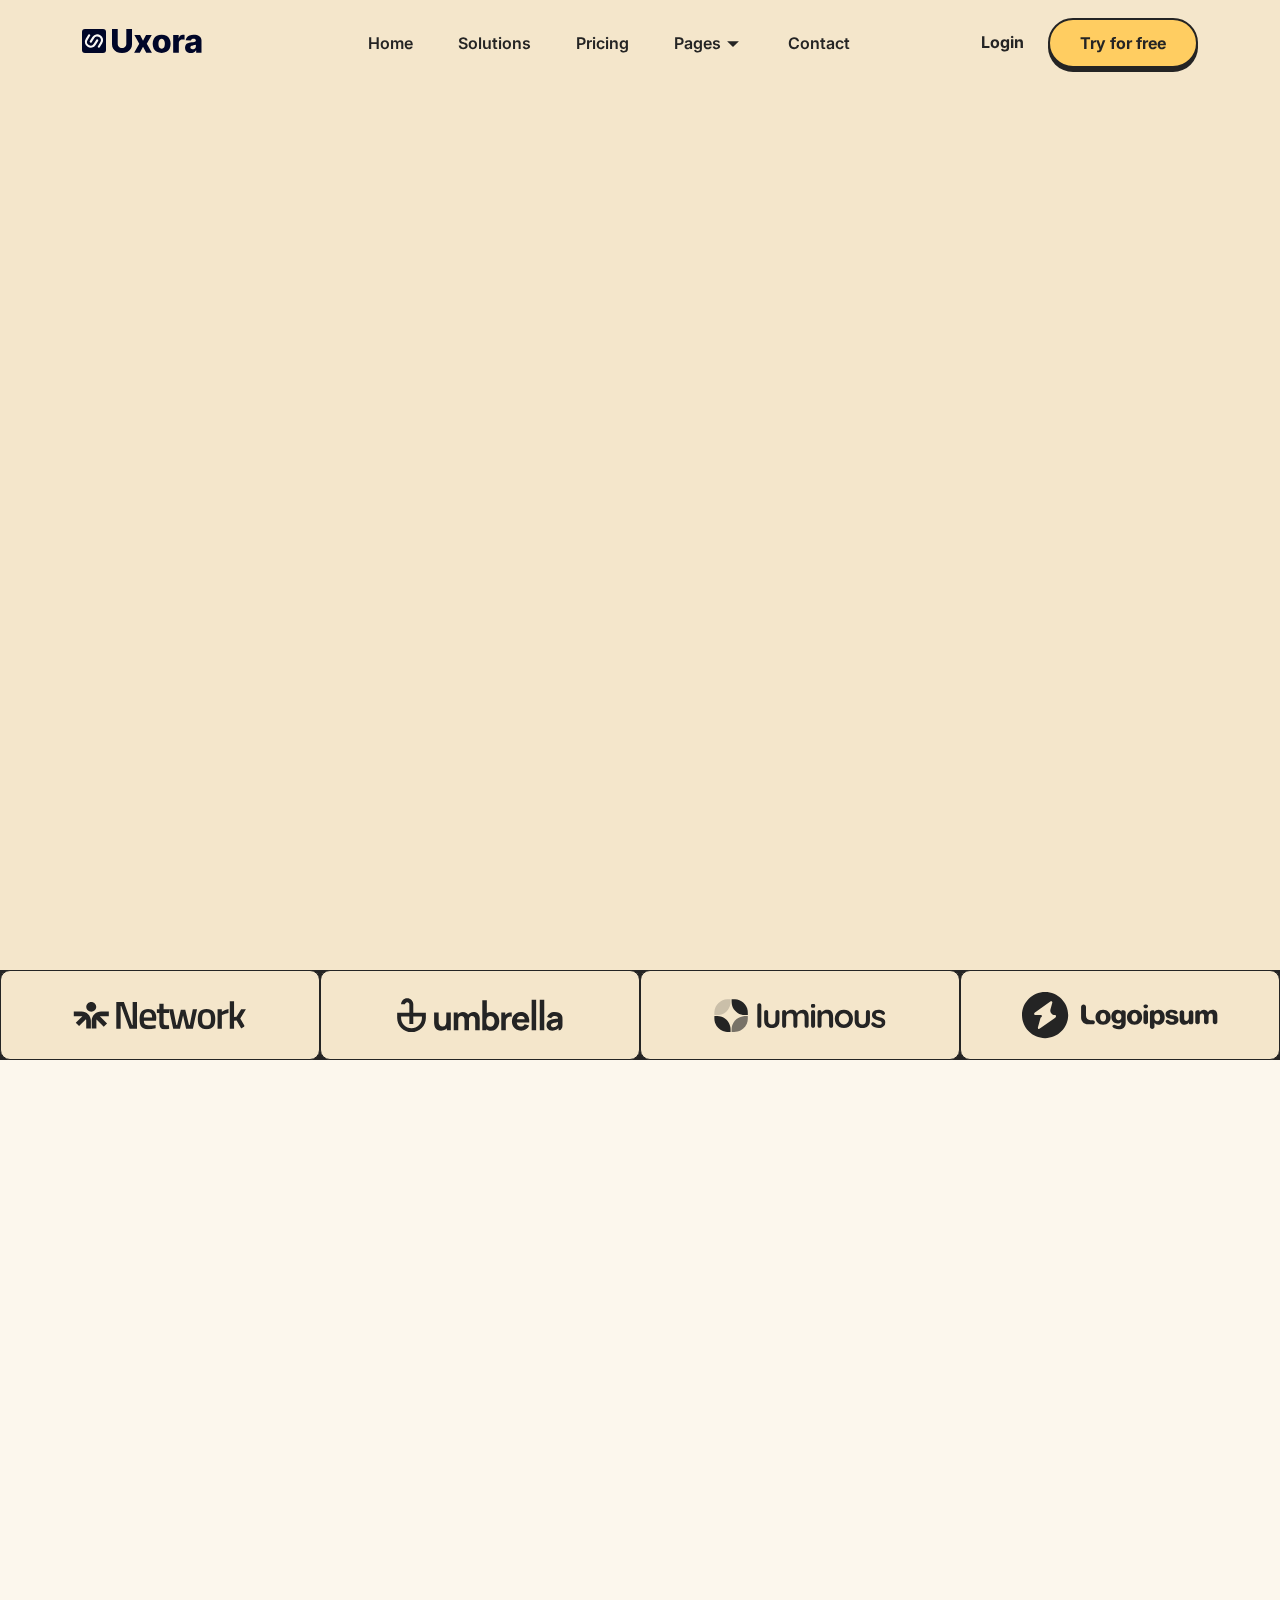
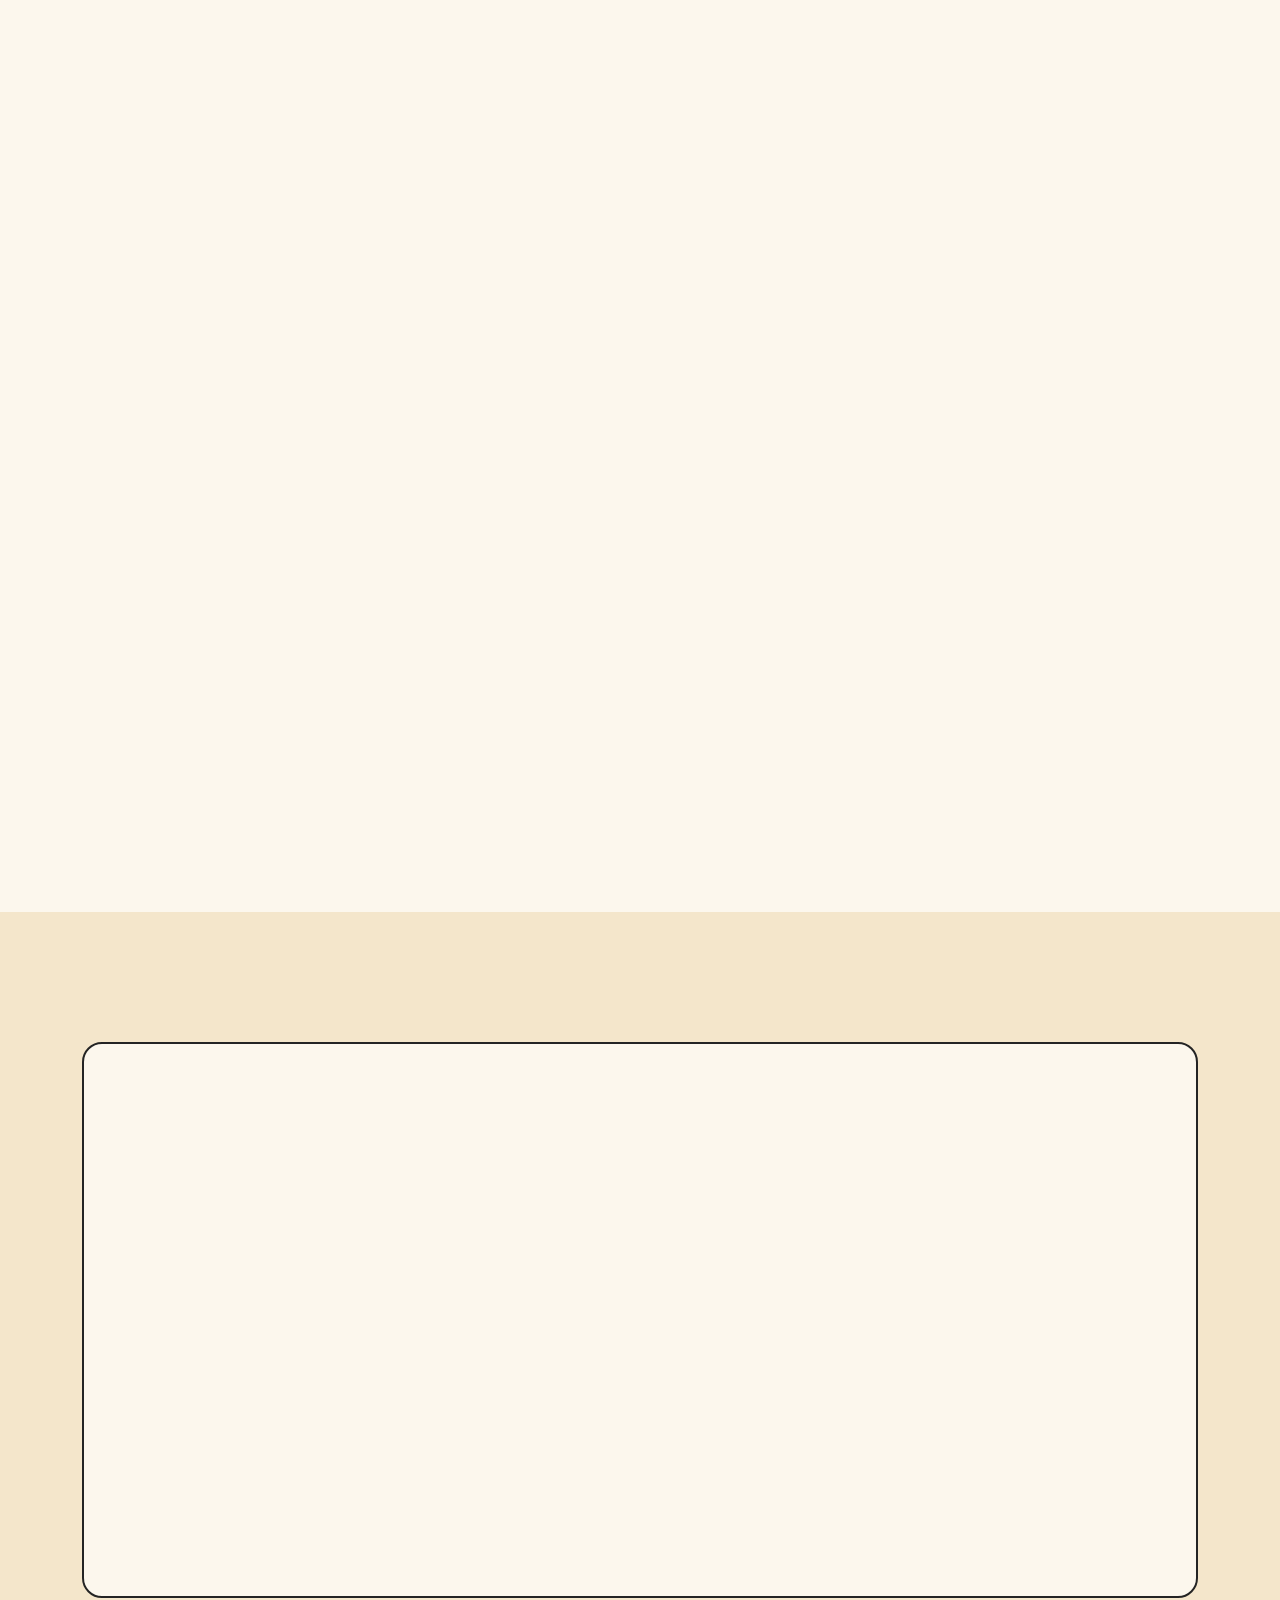
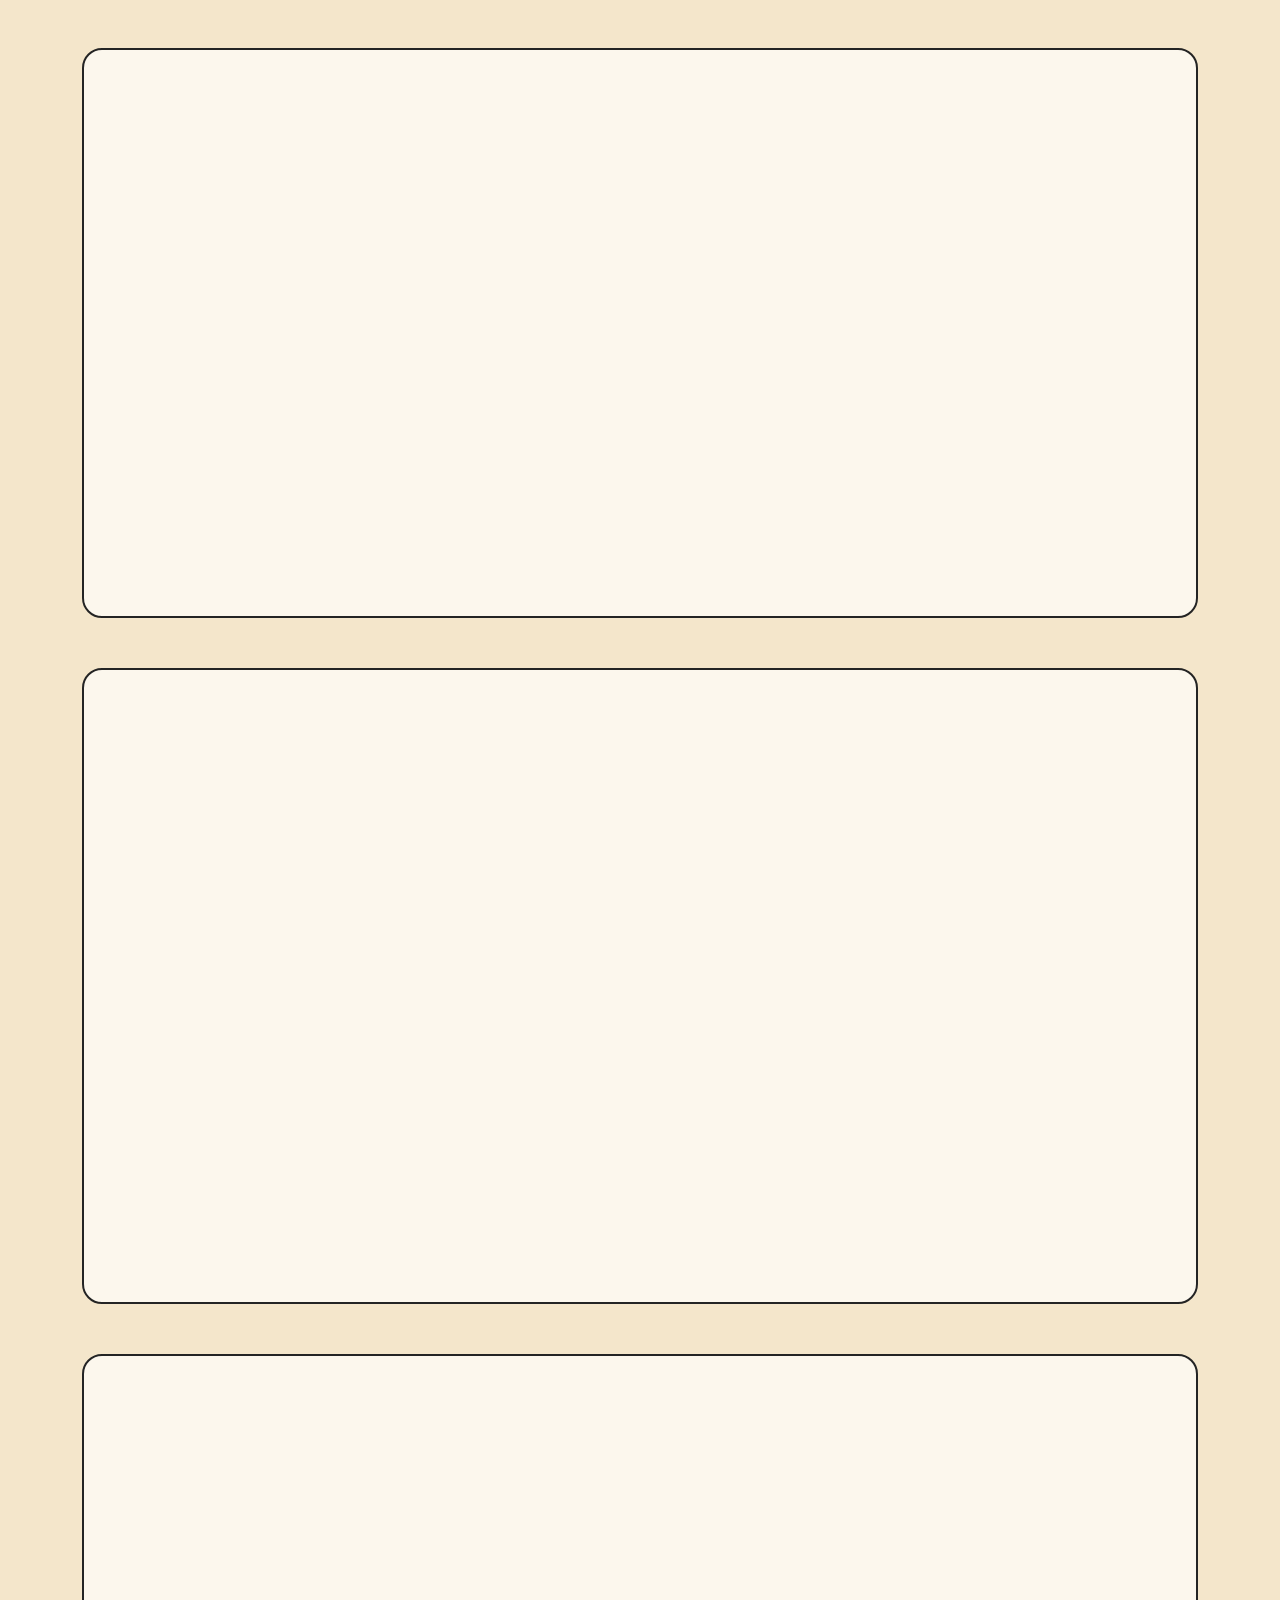
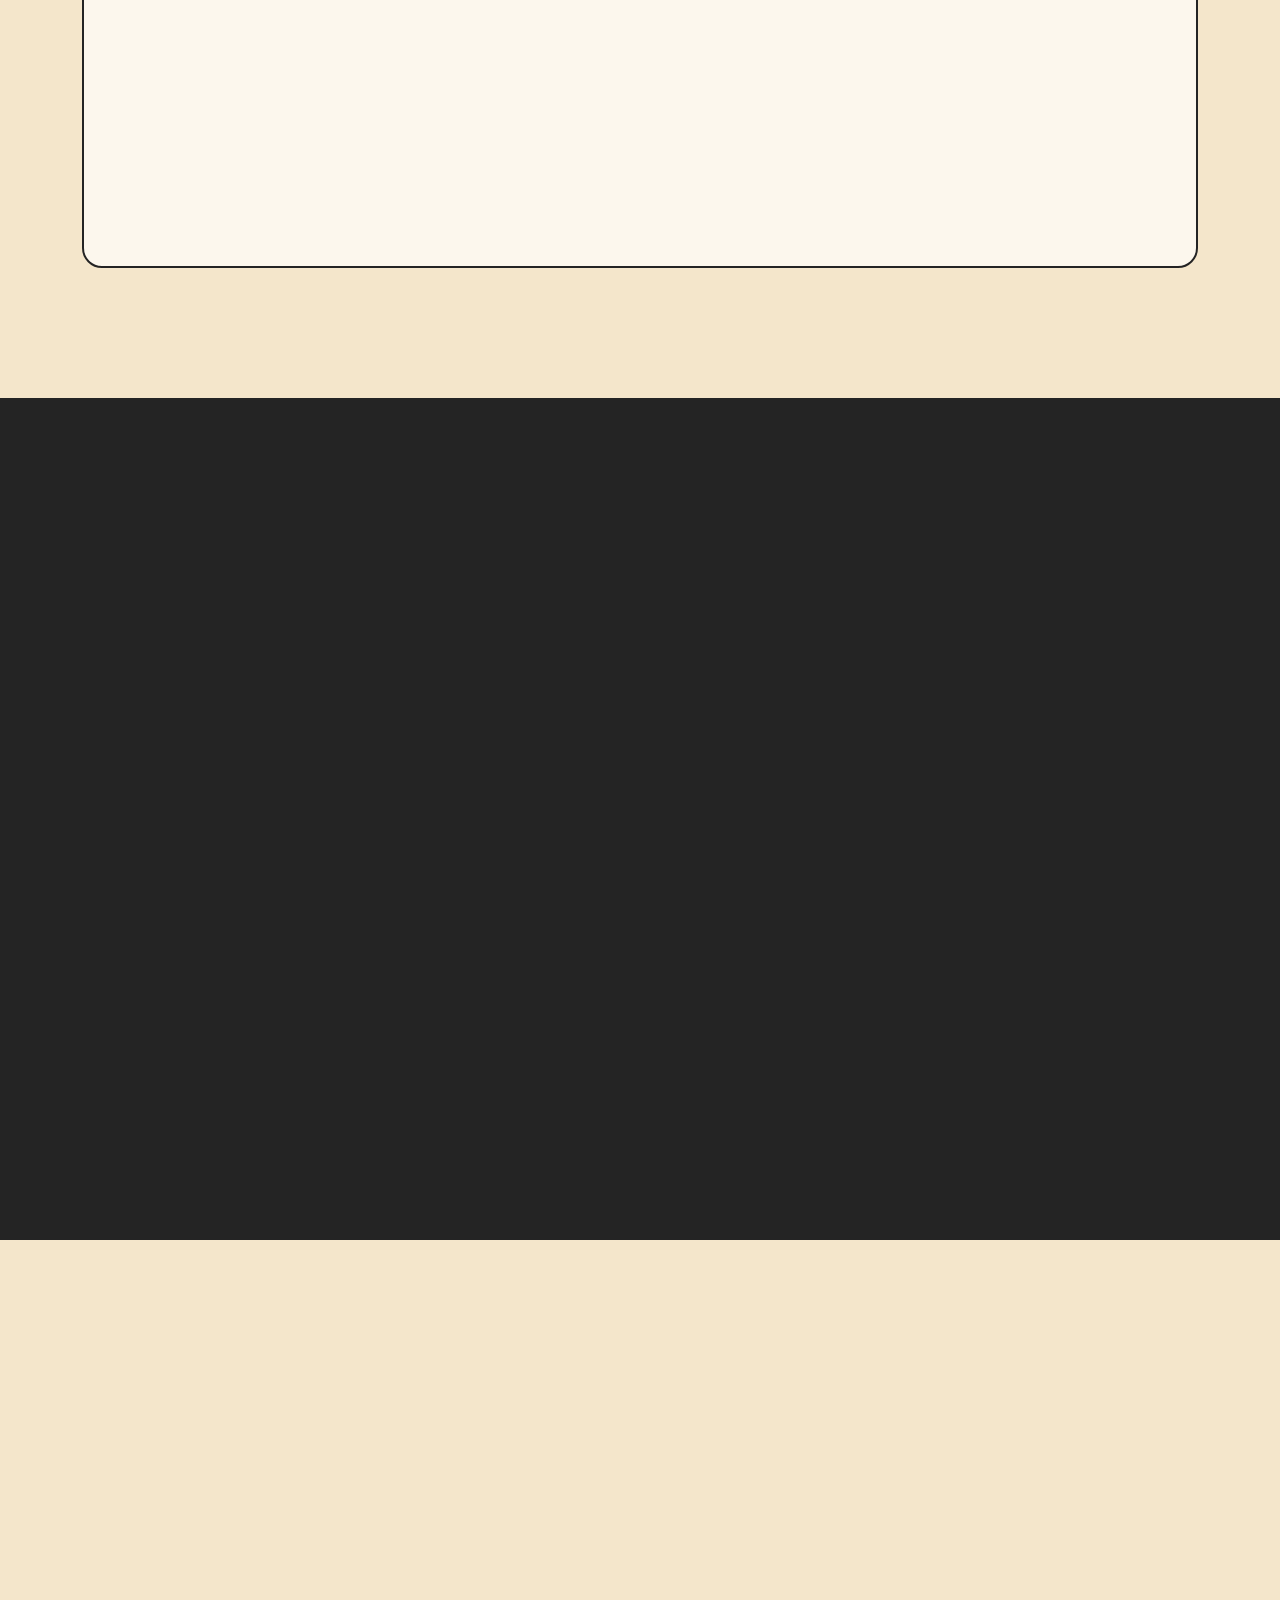
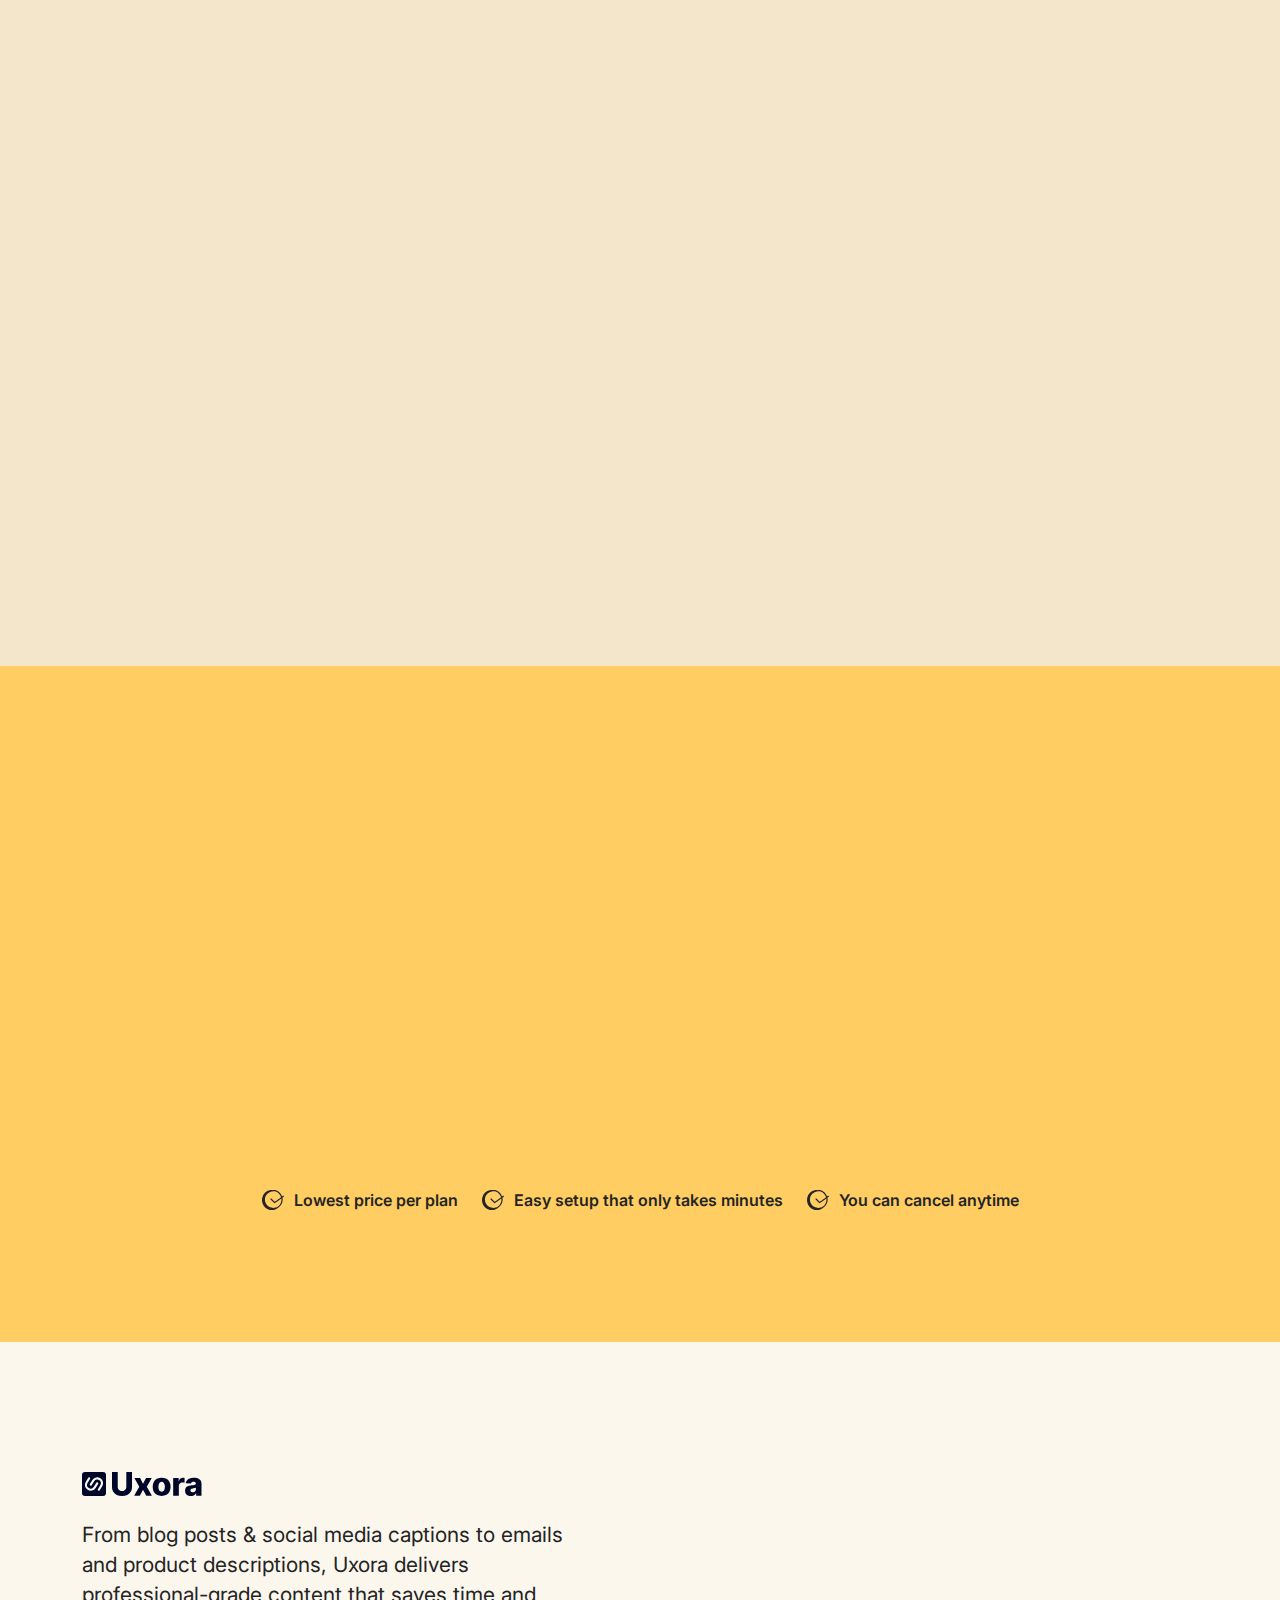
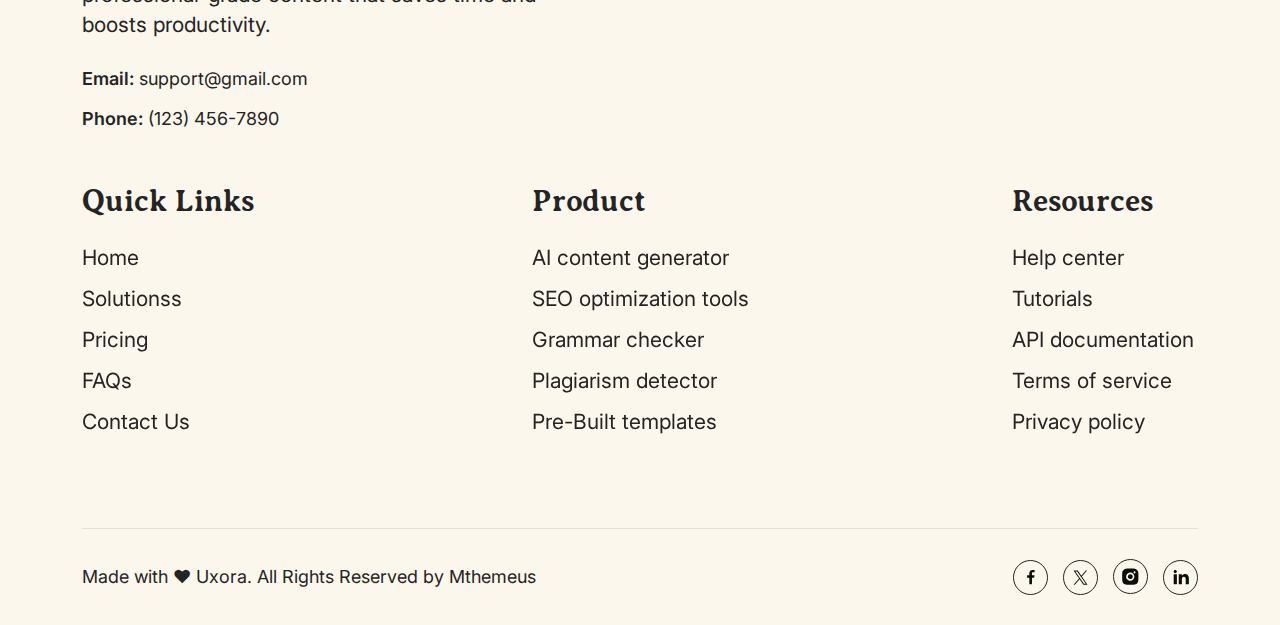
==== commit 51d426c3: "upadet" ====
--- a/index.html
+++ b/index.html
@@ -78,13 +78,13 @@
           <li><a href="index.html">Home</a></li>
           <li><a href="solutions.html">Solutions</a></li>
           <li><a href="pricing.html">Pricing</a></li>
-          <li><a href="faq.html">FAQs</a></li>
-          <li><a href="contact-us.html">Contect</a></li>
+          <li><a href="contact-us.html">Contact</a></li>
           <li class="menu-item-has-children">
-            <a href="#">Accounts</a>
+            <a href="#">Pages</a>
             <ul class="sub-menu">
+              <li><a href="faq.html">FAQs</a></li>
               <li><a href='sign-in.html'>Sign In</a></li>
-              <li><a href='sign-up.html'>Sign Up</a></li>
+              <li><a href='sign-up.html'>Sign-Up</a></li>
               <li><a href='forgot-password.html'>Forgot Password</a></li>
             </ul>
           </li>
@@ -115,16 +115,16 @@
                 <li><a href="index.html">Home</a></li>
                 <li><a href="solutions.html">Solutions</a></li>
                 <li><a href="pricing.html">Pricing</a></li>
-                <li><a href="faq.html">FAQs</a></li>
-                <li><a href="contact-us.html">Contect</a></li>
                 <li class="menu-item-has-children">
-                  <a href="#">Accounts</a>
+                  <a href="#">Pages</a>
                   <ul class="sub-menu">
+                    <li><a href="faq.html">FAQs</a></li>
                     <li><a href='sign-in.html'>Sign In</a></li>
                     <li><a href='sign-up.html'>Sign-Up</a></li>
                     <li><a href='forgot-password.html'>Forgot Password</a></li>
                   </ul>
                 </li>
+                <li><a href="contact-us.html">Contact</a></li>
               </ul>
             </nav>
           </div>
@@ -515,7 +515,7 @@
 
   <div class="uxora-cta-section accent-bg">
     <div class="container">
-      <div class="uxora-cta-content">
+      <div class="uxora-cta-content" data-anime="onview: -100; targets: >*; translateY: [48, 0]; opacity: [0, 1]; easing: spring(1, 80, 10, 0); duration: 450; delay: anime.stagger(100, {start: 200});">
         <h2>Ready to elevate your writing? Try it now!</h2>
         <p class="uxora-default-data">Uxora is an advanced AI writing tool designed to help you create high-quality content quickly and effortlessly with smart features.</p>
         <div class="uxora-cta-btn mt-50">
--- a/assets/css/app.min.css
+++ b/assets/css/app.min.css
@@ -1 +1 @@
-:root{--heading-color:#242424;--heading-bg:#242424;--accent-color:#FFCD61;--accent-bg:#FFCD61;--white-color:#ffffff;--white-bg:#ffffff;--light-color:#FCF7ED;--light-color2:#F4E6CB}@media (min-width:1400px){.container,.container-lg,.container-md,.container-sm,.container-xl,.container-xxl{max-width:1326px}}:root{--fs-xl-20:20px;--fs-xl-lineheight:32px;--fs-lg-18:18px;--fs-lg-lineheight:28px;--fs-md-16:16px;--fs-md-lineheight:24px;--fs-xs-14:14px;--fs-xs-lineheight:22px;--fs-xss-12:12px;--fs-xss-lineheight:20px}*,::after,::before{box-sizing:inherit;margin:0;padding:0}html{box-sizing:border-box;height:100%}body{color:var(--heading-color);font-family:Inter,serif;-webkit-font-smoothing:antialiased;-moz-osx-font-smoothing:grayscale;vertical-align:baseline;text-rendering:optimizeLegibility;font-weight:400;overflow-x:hidden;background-color:var(--light-color);counter-reset:my-sec-counter;font-size:18px;line-height:1.67em}hr{display:block;height:1px;border:0;border-top:1px solid #e5e7e8;padding:0;margin:0}audio,canvas,iframe,img,svg,video{vertical-align:middle}fieldset{border:0;margin:0;padding:0}textarea{resize:vertical}.browserupgrade{margin:.2em 0;background:#ccc;color:#000;padding:.2em 0}.hidden{display:none!important}.visuallyhidden{border:0;clip:rect(0 0 0 0);height:1px;margin:-1px;overflow:hidden;padding:0;position:absolute;width:1px;white-space:nowrap}.visuallyhidden.focusable:active,.visuallyhidden.focusable:focus{clip:auto;height:auto;margin:0;overflow:visible;position:static;width:auto;white-space:inherit}.invisible{visibility:hidden}.clearfix:after,.clearfix:before{content:" ";display:table}.clearfix:after{clear:both}::-moz-selection{background-color:#989ffd;color:#fff}::selection{background-color:#989ffd;color:#fff}[type=button]:active,[type=button]:focus,[type=button]:hover,[type=color]:active,[type=color]:focus,[type=color]:hover,[type=color]:invalid,[type=date]:active,[type=date]:focus,[type=date]:hover,[type=date]:invalid,[type=datetime-local]:active,[type=datetime-local]:focus,[type=datetime-local]:hover,[type=datetime-local]:invalid,[type=datetime]:active,[type=datetime]:focus,[type=datetime]:hover,[type=datetime]:invalid,[type=email]:active,[type=email]:focus,[type=email]:hover,[type=email]:invalid,[type=month]:active,[type=month]:focus,[type=month]:hover,[type=month]:invalid,[type=number]:active,[type=number]:focus,[type=number]:hover,[type=number]:invalid,[type=password]:active,[type=password]:focus,[type=password]:hover,[type=password]:invalid,[type=reset]:active,[type=reset]:focus,[type=reset]:hover,[type=search]:active,[type=search]:focus,[type=search]:hover,[type=search]:invalid,[type=submit]:active,[type=submit]:focus,[type=submit]:hover,[type=tel]:active,[type=tel]:focus,[type=tel]:hover,[type=tel]:invalid,[type=text]:active,[type=text]:focus,[type=text]:hover,[type=text]:invalid,[type=time]:active,[type=time]:focus,[type=time]:hover,[type=time]:invalid,[type=url]:active,[type=url]:focus,[type=url]:hover,[type=url]:invalid,[type=week]:active,[type=week]:focus,[type=week]:hover,[type=week]:invalid,button:active,button:focus,button:hover,input:not([type]):active,input:not([type]):focus,input:not([type]):hover,input:not([type]):invalid,textarea:active,textarea:focus,textarea:hover,textarea:invalid{outline:0;box-shadow:none}[type=button]:active,[type=button]:focus,[type=button]:hover,[type=reset]:active,[type=reset]:focus,[type=reset]:hover,[type=submit]:active,[type=submit]:focus,[type=submit]:hover,button:active,button:focus,button:hover{cursor:pointer}@media print{*,:after,:before{background:0 0!important;color:#000!important;-webkit-box-shadow:none!important;box-shadow:none!important;text-shadow:none!important}a,a:visited{text-decoration:underline}a[href]:after{content:" (" attr(href) ")"}abbr[title]:after{content:" (" attr(title) ")"}a[href^="#"]:after,a[href^="javascript:"]:after{content:""}pre{white-space:pre-wrap!important}pre,thead{display:table-header-group}img,tr{page-break-inside:avoid}h2,h3,p{orphans:3;widows:3}h2,h3{page-break-after:avoid}}li,ol,ul{margin:0;padding:0;list-style:none}button{padding:0;outline:0;border:none;display:inline-block;background-color:transparent}.h1,.h2,.h3,.h4,.h5,.h6,h1,h2,h3,h4,h5,h6{font-family:"Averia Serif Libre",serif;color:var(--heading-color);font-weight:700;margin:0}.h1,h1{font-size:100px;line-height:1em;letter-spacing:-5px}@media (max-width:1199px){.h1,h1{font-size:75px}}@media (max-width:991px){.h1,h1{font-size:65px}}@media (max-width:767px){.h1,h1{font-size:48px}}.h2,h2{font-size:75px;line-height:1.01em;letter-spacing:-3px}@media (max-width:1199px){.h2,h2{font-size:48px}}.h3,h3{font-size:30px;line-height:1.17em}@media (max-width:1199px){.h3,h3{font-size:24px}}.h4,h4{font-size:24px;line-height:1.17em;font-weight:700}@media (max-width:767px){.h4,h4{font-size:20px}}.h5,h5{font-size:24px;line-height:28px;font-weight:700}p:last-child{margin-bottom:0}.f-size-10{font-size:10px!important}.f-size-11{font-size:11px!important}.f-size-12{font-size:12px!important}.f-size-13{font-size:13px!important}.f-size-14{font-size:14px!important}.f-size-15{font-size:15px!important}.f-size-16{font-size:16px!important}.f-size-17{font-size:17px!important}.f-size-18{font-size:18px!important}.f-size-19{font-size:19px!important}.f-size-20{font-size:20px!important}.f-size-21{font-size:21px!important}.f-size-22{font-size:22px!important}.f-size-23{font-size:23px!important}.f-size-24{font-size:24px!important}.f-size-25{font-size:25px!important}.f-size-26{font-size:26px!important}.f-size-27{font-size:27px!important}.f-size-28{font-size:28px!important}.f-size-29{font-size:29px!important}.f-size-30{font-size:30px!important}.f-size-31{font-size:31px!important}.f-size-32{font-size:32px!important}.f-size-33{font-size:33px!important}.f-size-34{font-size:34px!important}.f-size-35{font-size:35px!important}.f-size-36{font-size:36px!important}.f-size-37{font-size:37px!important}.f-size-38{font-size:38px!important}.f-size-39{font-size:39px!important}.f-size-40{font-size:40px!important}.line-height-10{line-height:10px!important}.line-height-11{line-height:11px!important}.line-height-12{line-height:12px!important}.line-height-13{line-height:13px!important}.line-height-14{line-height:14px!important}.line-height-15{line-height:15px!important}.line-height-16{line-height:16px!important}.line-height-17{line-height:17px!important}.line-height-18{line-height:18px!important}.line-height-19{line-height:19px!important}.line-height-20{line-height:20px!important}.line-height-21{line-height:21px!important}.line-height-22{line-height:22px!important}.line-height-23{line-height:23px!important}.line-height-24{line-height:24px!important}.line-height-25{line-height:25px!important}.line-height-26{line-height:26px!important}.line-height-27{line-height:27px!important}.line-height-28{line-height:28px!important}.line-height-29{line-height:29px!important}.line-height-30{line-height:30px!important}.line-height-31{line-height:31px!important}.line-height-32{line-height:32px!important}.line-height-33{line-height:33px!important}.line-height-34{line-height:34px!important}.line-height-35{line-height:35px!important}.line-height-36{line-height:36px!important}.line-height-37{line-height:37px!important}.line-height-38{line-height:38px!important}.line-height-39{line-height:39px!important}.line-height-40{line-height:40px!important}.font-bold{font-weight:700}.font-black{font-weight:800}.font-medium{font-weight:500}.font-normal{font-weight:400}.font-semibold{font-weight:600}a{text-decoration:none;transition:all .24s ease-in-out}img{max-width:100%}.rt-list{margin:0;padding:0;list-style:none}.mouse-cursor,.pointer{cursor:pointer}.border-transparent{border-color:transparent!important}.bg-transsparent{background-color:transparent!important}.hover\:bg-transsparenthover{background-color:transparent!important}.hover-shadow\:none{box-shadow:none!important}.bgprefix-cover{background-size:cover;background-repeat:no-repeat;background-position:center center}.bgprefix-contain{background-size:contain;background-repeat:no-repeat;background-position:center center}.bgprefix-full{background-size:100% 100%;background-repeat:no-repeat;background-position:center center}.position-parent{position:relative;z-index:1}.body-no-scrolling{overflow:hidden}.img-fit{display:block;object-fit:cover;transform:translate(-50%,-50%);left:50%;bottom:0;right:0;top:50%;position:absolute;height:100%;width:100%}.rt-mb-15{margin-bottom:15px}.rt-mb-8{margin-bottom:8px}.rt-mb-2{margin-bottom:2px}.rt-mb-4{margin-bottom:4px}.rt-pt-15{padding-top:15px}.rt-mb-12{margin-bottom:12px}.rt-spacer-15{height:15px}.rt-mb-16{margin-bottom:16px}.rt-mb-25{margin-bottom:25px}.rt-mb-24{margin-bottom:24px}.rt-mb-28{margin-bottom:28px}.rt-mb-48{margin-bottom:48px}.rt-mt-40{margin-top:40px}.rt-mb-32{margin-bottom:32px}.rt-mb-35{margin-bottom:35px!important}.hr-0{margin:0;padding:0}.text-gray{color:#7b878c}.hover\:border-transparent{border-color:transparent!important}.rt-mr-0{margin-right:0!important}.rt-ml-0{margin-left:0!important}.rt-rounded-0{border-radius:0!important}.rt-mr-1{margin-right:1px!important}.rt-ml-1{margin-left:1px!important}.rt-rounded-1{border-radius:1px!important}.rt-mr-2{margin-right:2px!important}.rt-ml-2{margin-left:2px!important}.rt-rounded-2{border-radius:2px!important}.rt-mr-3{margin-right:3px!important}.rt-ml-3{margin-left:3px!important}.rt-rounded-3{border-radius:3px!important}.rt-mr-4{margin-right:4px!important}.rt-ml-4{margin-left:4px!important}.rt-rounded-4{border-radius:4px!important}.rt-mr-5{margin-right:5px!important}.rt-ml-5{margin-left:5px!important}.rt-rounded-5{border-radius:5px!important}.rt-mr-6{margin-right:6px!important}.rt-ml-6{margin-left:6px!important}.rt-rounded-6{border-radius:6px!important}.rt-mr-7{margin-right:7px!important}.rt-ml-7{margin-left:7px!important}.rt-rounded-7{border-radius:7px!important}.rt-mr-8{margin-right:8px!important}.rt-ml-8{margin-left:8px!important}.rt-rounded-8{border-radius:8px!important}.rt-mr-9{margin-right:9px!important}.rt-ml-9{margin-left:9px!important}.rt-rounded-9{border-radius:9px!important}.rt-mr-10{margin-right:10px!important}.rt-ml-10{margin-left:10px!important}.rt-rounded-10{border-radius:10px!important}.rt-mr-11{margin-right:11px!important}.rt-ml-11{margin-left:11px!important}.rt-rounded-11{border-radius:11px!important}.rt-mr-12{margin-right:12px!important}.rt-ml-12{margin-left:12px!important}.rt-rounded-12{border-radius:12px!important}.rt-mr-13{margin-right:13px!important}.rt-ml-13{margin-left:13px!important}.rt-rounded-13{border-radius:13px!important}.rt-mr-14{margin-right:14px!important}.rt-ml-14{margin-left:14px!important}.rt-rounded-14{border-radius:14px!important}.rt-mr-15{margin-right:15px!important}.rt-ml-15{margin-left:15px!important}.rt-rounded-15{border-radius:15px!important}.rt-mr-16{margin-right:16px!important}.rt-ml-16{margin-left:16px!important}.rt-rounded-16{border-radius:16px!important}.rt-mr-17{margin-right:17px!important}.rt-ml-17{margin-left:17px!important}.rt-rounded-17{border-radius:17px!important}.rt-mr-18{margin-right:18px!important}.rt-ml-18{margin-left:18px!important}.rt-rounded-18{border-radius:18px!important}.rt-mr-19{margin-right:19px!important}.rt-ml-19{margin-left:19px!important}.rt-rounded-19{border-radius:19px!important}.rt-mr-20{margin-right:20px!important}.rt-ml-20{margin-left:20px!important}.rt-rounded-20{border-radius:20px!important}.rt-mr-21{margin-right:21px!important}.rt-ml-21{margin-left:21px!important}.rt-rounded-21{border-radius:21px!important}.rt-mr-22{margin-right:22px!important}.rt-ml-22{margin-left:22px!important}.rt-rounded-22{border-radius:22px!important}.rt-mr-23{margin-right:23px!important}.rt-ml-23{margin-left:23px!important}.rt-rounded-23{border-radius:23px!important}.rt-mr-24{margin-right:24px!important}.rt-ml-24{margin-left:24px!important}.rt-rounded-24{border-radius:24px!important}.rt-mr-25{margin-right:25px!important}.rt-ml-25{margin-left:25px!important}.rt-rounded-25{border-radius:25px!important}.rt-mr-26{margin-right:26px!important}.rt-ml-26{margin-left:26px!important}.rt-rounded-26{border-radius:26px!important}.rt-mr-27{margin-right:27px!important}.rt-ml-27{margin-left:27px!important}.rt-rounded-27{border-radius:27px!important}.rt-mr-28{margin-right:28px!important}.rt-ml-28{margin-left:28px!important}.rt-rounded-28{border-radius:28px!important}.rt-mr-29{margin-right:29px!important}.rt-ml-29{margin-left:29px!important}.rt-rounded-29{border-radius:29px!important}.rt-mr-30{margin-right:30px!important}.rt-ml-30{margin-left:30px!important}.rt-rounded-30{border-radius:30px!important}.rt-mb-0{margin-bottom:0}.rt-pt-0{padding-top:0}.rt-spacer-0{height:0}.rt-mb-10{margin-bottom:10px}.rt-pt-10{padding-top:10px}.rt-spacer-10{height:10px}.rt-mb-20{margin-bottom:20px}.rt-pt-20{padding-top:20px}.rt-spacer-20{height:20px}.rt-mb-30{margin-bottom:30px}.rt-pt-30{padding-top:30px}.rt-spacer-30{height:30px}.rt-mb-40{margin-bottom:40px}.rt-pt-40{padding-top:40px}.rt-spacer-40{height:40px}.rt-mb-50{margin-bottom:50px}.rt-pt-50{padding-top:50px}.rt-spacer-50{height:50px}.rt-mb-60{margin-bottom:60px}.rt-pt-60{padding-top:60px}.rt-spacer-60{height:60px}.rt-mb-70{margin-bottom:70px}.rt-pt-70{padding-top:70px}.rt-spacer-70{height:70px}.rt-mb-80{margin-bottom:80px}.rt-pt-80{padding-top:80px}.rt-spacer-80{height:80px}.rt-mb-90{margin-bottom:90px}.rt-pt-90{padding-top:90px}.rt-spacer-90{height:90px}.rt-mb-100{margin-bottom:100px}.rt-pt-100{padding-top:100px}.rt-spacer-100{height:100px}@media (max-width:1199.98px){.rt-mb-lg-0{margin-bottom:0}.rt-pt-lg-0{padding-top:0}.rt-spacer-lg-0{height:0}.rt-mb-lg-10{margin-bottom:10px}.rt-pt-lg-10{padding-top:10px}.rt-spacer-lg-10{height:10px}.rt-mb-lg-20{margin-bottom:20px}.rt-pt-lg-20{padding-top:20px}.rt-spacer-lg-20{height:20px}.rt-mb-lg-30{margin-bottom:30px}.rt-pt-lg-30{padding-top:30px}.rt-spacer-lg-30{height:30px}.rt-mb-lg-40{margin-bottom:40px}.rt-pt-lg-40{padding-top:40px}.rt-spacer-lg-40{height:40px}.rt-mb-lg-50{margin-bottom:50px}.rt-pt-lg-50{padding-top:50px}.rt-spacer-lg-50{height:50px}.rt-mb-lg-60{margin-bottom:60px}.rt-pt-lg-60{padding-top:60px}.rt-spacer-lg-60{height:60px}.rt-mb-lg-70{margin-bottom:70px}.rt-pt-lg-70{padding-top:70px}.rt-spacer-lg-70{height:70px}.rt-mb-lg-80{margin-bottom:80px}.rt-pt-lg-80{padding-top:80px}.rt-spacer-lg-80{height:80px}.rt-mb-lg-90{margin-bottom:90px}.rt-pt-lg-90{padding-top:90px}.rt-spacer-lg-90{height:90px}.rt-mb-lg-100{margin-bottom:100px}.rt-pt-lg-100{padding-top:100px}.rt-spacer-lg-100{height:100px}}@media (max-width:991.98px){.rt-mb-md-0{margin-bottom:0}.rt-pt-md-0{padding-top:0}.rt-spacer-md-0{height:0}.rt-mb-md-10{margin-bottom:10px}.rt-pt-md-10{padding-top:10px}.rt-spacer-md-10{height:10px}.rt-mb-md-20{margin-bottom:20px}.rt-pt-md-20{padding-top:20px}.rt-spacer-md-20{height:20px}.rt-mb-md-30{margin-bottom:30px}.rt-pt-md-30{padding-top:30px}.rt-spacer-md-30{height:30px}.rt-mb-md-40{margin-bottom:40px}.rt-pt-md-40{padding-top:40px}.rt-spacer-md-40{height:40px}.rt-mb-md-50{margin-bottom:50px}.rt-pt-md-50{padding-top:50px}.rt-spacer-md-50{height:50px}.rt-mb-md-60{margin-bottom:60px}.rt-pt-md-60{padding-top:60px}.rt-spacer-md-60{height:60px}.rt-mb-md-70{margin-bottom:70px}.rt-pt-md-70{padding-top:70px}.rt-spacer-md-70{height:70px}.rt-mb-md-80{margin-bottom:80px}.rt-pt-md-80{padding-top:80px}.rt-spacer-md-80{height:80px}.rt-mb-md-90{margin-bottom:90px}.rt-pt-md-90{padding-top:90px}.rt-spacer-md-90{height:90px}.rt-mb-md-100{margin-bottom:100px}.rt-pt-md-100{padding-top:100px}.rt-spacer-md-100{height:100px}}@media (max-width:767.98px){.rt-mb-xs-0{margin-bottom:0}.rt-pt-xs-0{padding-top:0}.rt-spacer-xs-0{height:0}.rt-mb-xs-10{margin-bottom:10px}.rt-pt-xs-10{padding-top:10px}.rt-spacer-xs-10{height:10px}.rt-mb-xs-20{margin-bottom:20px}.rt-pt-xs-20{padding-top:20px}.rt-spacer-xs-20{height:20px}.rt-mb-xs-30{margin-bottom:30px}.rt-pt-xs-30{padding-top:30px}.rt-spacer-xs-30{height:30px}.rt-mb-xs-40{margin-bottom:40px}.rt-pt-xs-40{padding-top:40px}.rt-spacer-xs-40{height:40px}.rt-mb-xs-50{margin-bottom:50px}.rt-pt-xs-50{padding-top:50px}.rt-spacer-xs-50{height:50px}.rt-mb-xs-60{margin-bottom:60px}.rt-pt-xs-60{padding-top:60px}.rt-spacer-xs-60{height:60px}.rt-mb-xs-70{margin-bottom:70px}.rt-pt-xs-70{padding-top:70px}.rt-spacer-xs-70{height:70px}.rt-mb-xs-80{margin-bottom:80px}.rt-pt-xs-80{padding-top:80px}.rt-spacer-xs-80{height:80px}.rt-mb-xs-90{margin-bottom:90px}.rt-pt-xs-90{padding-top:90px}.rt-spacer-xs-90{height:90px}.rt-mb-xs-100{margin-bottom:100px}.rt-pt-xs-100{padding-top:100px}.rt-spacer-xs-100{height:100px}}.pointer{cursor:pointer}.text-hide{overflow:hidden;text-overflow:ellipsis;white-space:nowrap}.slick-bullet .slick-dots li button:before{display:none!important}.slick-bullet .slick-dots{margin:0;padding:0;list-style:none}.slick-bullet .slick-dots li{position:relative;z-index:1;width:10px;display:inline-block;height:10px}.slick-bullet .slick-dots li button{border-radius:50%;position:absolute;left:0;top:0;width:100%;height:100%}.slick-bullet.deafult_style_dot .slick-dots li button{overflow:hidden;transition:background .3s ease}.slick-bullet.deafult_style_dot .slick-dots li.slick-active{width:24px}.slick-bullet.deafult_style_dot .slick-dots li.slick-active button{border-radius:32px}.slick-bullet.dotstyle-fillup .slick-dots li button{overflow:hidden;background-color:transparent;box-shadow:inset 0 0 0 2px #fff;transition:background .3s ease}.slick-bullet.dotstyle-fillup .slick-dots li button:after{content:"";position:absolute;bottom:0;height:0;left:0;width:100%;background-color:#fff;box-shadow:0 0 1px #fff;-webkit-transition:height .3s ease;transition:height .3s ease;border-radius:50%}.slick-bullet.dotstyle-fillup .slick-dots li.slick-active button::after{height:100%}.slick-bullet.dotstyle-scaleup .slick-dots li button{overflow:hidden;background-color:rgba(255,255,255,.3);transition:all .3s ease}.slick-bullet.dotstyle-scaleup .slick-dots li.slick-active button{transform:scale(1.2);background-color:#fff}.slick-bullet.dotstyle-stroke .slick-dots li button{transition:box-shadow .3s ease,background-color .3s ease;box-shadow:0 0 0 2px rgba(255,255,255,0)}.slick-bullet.dotstyle-stroke .slick-dots li.slick-active button{background-color:transparent;box-shadow:0 0 0 2px #fff}.slick-bullet.dotstyle-fillin .slick-dots li button{background-color:transparent;box-shadow:inset 0 0 0 2px #fff;transition:box-shadow .3s ease}.slick-bullet.dotstyle-fillin .slick-dots li.slick-active button{box-shadow:inset 0 0 0 8px #fff}.slick-bullet.dotstyle-dotstroke .slick-dots li{box-shadow:0 0 0 2px #fff;border-radius:50%;transition:all .3s ease}.slick-bullet.dotstyle-dotstroke .slick-dots li button{transform:scale(.4);background-color:#fff;transition:all .3s ease}.slick-bullet.dotstyle-dotstroke .slick-dots li.slick-active button{transform:scale(1)}.slick-bullet.dotstyle-dotstroke2 .slick-dots li{box-shadow:0 0 0 2px rgba(255,255,255,0);border-radius:50%;transition:all .3s ease}.slick-bullet.dotstyle-dotstroke2 .slick-dots li button{background-color:#fff;transition:all .3s ease}.slick-bullet.dotstyle-dotstroke2 .slick-dots li.slick-active{box-shadow:0 0 0 2px #fff}.slick-bullet.dotstyle-dotstroke2 .slick-dots li.slick-active button{transform:scale(.4)}#scrollUp{right:30px;bottom:30px;height:45px;width:45px;border-radius:50%;color:#fff;align-items:center;justify-content:center;font-size:26px;line-height:55px;text-align:center}.modal-header{padding:20px 24px 20px 24px}.modal-header h1,.modal-header h2,.modal-header h3,.modal-header h4,.modal-header h5,.modal-header h6{margin-bottom:0}.dark-bg{background-color:var(--dark-bg)}.dark-bg3{background-color:var(--dark-bg3)}.light-bg{background-color:var(--light-color2)!important}.accent-bg{background-color:var(--accent-bg)!important}.bg-heading{background-color:var(--heading-color)!important}.white-bg1{background-color:var(--white-bg)!important}.z-index{z-index:1;position:relative}.bg-light2{background-color:var(--light-color2)}.bg-light3{background-color:var(--light-color2)}.bg-dark1{background:var(--dark-color2)!important}.position-r{position:relative!important}.uxora-header-section{transition:all .4s;position:fixed;top:0;left:0;right:0;width:100%;height:auto;z-index:10;text-align:center}@media (max-width:991px){.uxora-header-section{padding:20px 0}}.uxora-header-section.sticky-menu{box-shadow:0 .125rem .5rem rgba(0,0,0,.04);background-color:var(--light-color2)}header.hide-header{transform:translateY(-100%)}.uxora-header-info-data ul li{display:inline-block;margin-right:20px;font-size:16px;line-height:24px;font-weight:600;color:var(--white-color);position:relative;padding-left:30px}.uxora-header-info-data ul li:last-child{margin-right:0}.uxora-header-info-data ul li img{position:absolute;top:2px;left:0}.uxora-header-info-data ul li a{color:var(--white-color)}.uxora-header-info-data ul li a img{position:absolute;top:5px;left:0}.header-logo1 a{padding:30px 0}.uxora-header-main-menu{display:flex;align-items:center;justify-content:space-between;border-radius:20px;padding-left:40px;padding-right:20px}@media (max-width:1350px){.uxora-header-main-menu{padding-left:24px}}@media (max-width:1199px){.uxora-header-main-menu{justify-content:end;background:0 0;padding-right:0}}.uxora-header-main-menu.menu2{transition:all .4s;padding:0}.dark-color.site-menu-main .nav-link-item{color:var(--white-color)}.site-header .uxora-menu-toggle.dark-color span{background-color:var(--heading-color)}.site-header .uxora-menu-toggle.dark-color span::after,.site-header .uxora-menu-toggle.dark-color span::before{background-color:var(--heading-color)}.site-header .uxora-menu-toggle.white-color span{background-color:var(--white-color)}.site-header .uxora-menu-toggle.white-color span::after,.site-header .uxora-menu-toggle.white-color span::before{background-color:var(--white-color)}.uxora-header-triger{width:60px;height:60px;display:flex;cursor:pointer;justify-content:center;align-items:center;background:var(--accent-bg);border-radius:100px;margin-left:20px}.uxora-header-triger.triger2{margin-left:0;background:var(--white-bg)}.uxora-contact-info{margin-bottom:30px}.uxora-contact-info i{display:block;font-size:24px;margin-bottom:15px;line-height:24px}.uxora-contact-info h5{margin-bottom:5px}.uxora-contact-info img{width:5%;margin-bottom:15px}.uxora-contact-info a p{color:var(--body-color)}.uxora-sidemenu-wraper{position:relative}.uxora-sidemenu-column{width:400px;display:block;height:100%;position:fixed;z-index:111;padding:30px;margin-right:-440px;transition:.5s;right:0;top:0;padding-top:70px;overflow-y:scroll;background-color:var(--white-bg)}.uxora-sidemenu-thumb{margin:30px 0}.uxora-sidemenu-thumb img{width:100%;height:100%;object-fit:cover;border-radius:5px}.uxora-sidemenu-column.active{margin-right:0;z-index:9999}.uxora-sidemenu-close{position:absolute;left:0;top:0;cursor:pointer;width:40px;height:40px;display:flex;align-items:center;justify-content:center;background-color:var(--accent-bg)}.uxora-sidemenu-close i{font-size:30px;color:var(--white-color);transition:all .4s}.active .uxora-sidemenu-close{opacity:1;visibility:visible}.offcanvas-overlay{top:0;width:100%;height:100%;background:#000;position:fixed;z-index:0;visibility:hidden;opacity:0;transition:.5s}.offcanvas-overlay.active{opacity:.7;z-index:111;visibility:visible}.uxora-sidemenu-logo{margin-bottom:30px}.uxora-sidemenu-logo img{width:70%}.uxora-sidemenu-column::-webkit-scrollbar-track{-webkit-box-shadow:inset 0 0 6px rgba(0,0,0,.3);background-color:#f5f5f5}.uxora-sidemenu-column::-webkit-scrollbar{width:5px;background-color:#f5f5f5}.uxora-sidemenu-column::-webkit-scrollbar-thumb{background-color:#000;border:2px solid #555}@media (max-width:767px){.uxora-sidemenu-wraper{display:none}}.uxora-header-info-wraper2{display:flex;gap:24px;align-items:center}@media (max-width:575px){.uxora-header-info-wraper2{display:none}}.uxora-header-info-wraper2 a{color:var(--heading-color);font-size:16px;font-weight:700;line-height:24px;transition:all .4s}.uxora-header-info-wraper2 a:hover{color:var(--accent-color)}.main-menu a{color:var(--heading-color);font-weight:600;position:relative;display:block;transition:all .4s;text-transform:capitalize;font-size:16px;line-height:1.5em;transition:all .4s}.main-menu ul{margin:0;padding:0}.main-menu ul li{list-style-type:none;display:inline-block;position:relative}.main-menu ul li:hover>ul.sub-menu{visibility:visible;opacity:1;z-index:99;pointer-events:visible;transform:translateY(0)}.main-menu ul.sub-menu{z-index:500;background-color:#fff;box-shadow:-2px 2px 70px -25px rgba(0,0,0,.3);position:absolute;left:0;top:90px;margin:0;padding:12px 0;transition:.4s;z-index:4;transform:translatey(20px);opacity:0;text-align:left;visibility:hidden;min-width:220px;border-radius:6px}.main-menu ul.sub-menu li{padding:5px 10px 5px 20px}.main-menu ul.sub-menu li a{font-size:18px;line-height:30px;display:inline-block;position:relative;font-weight:400;text-transform:capitalize}.main-menu ul.sub-menu li.menu-item-has-children a.no-border{display:block}.main-menu ul.sub-menu li.menu-item-has-children a.no-border::before{content:none}.main-menu ul.sub-menu li ul.sub-menu{transition:all .4s;margin-left:0!important;transform:translateY(30px)}.main-menu ul.sub-menu li:hover ul.sub-menu{transform:translateY(0)}.main-menu ul.sub-menu{padding:12px 0;left:-27px;top:86px}.main-menu ul.sub-menu li{display:block;margin:0 0;transition:all .4s}.main-menu ul.sub-menu li ul.sub-menu{left:100%;right:auto;top:0;margin:0 0;margin-left:20px;border-radius:10px}.main-menu ul.sub-menu li ul.sub-menu li ul{left:100%;right:auto}ul.sub-menu li a{color:var(--heading-color)!important}ul.sub-menu li a::before{content:"";position:absolute;bottom:-3px;left:auto;right:0;height:2px;width:0;background-color:var(--heading-color)!important;transition:all .3s ease}@media (max-width:767px){ul.sub-menu li a::before{height:0}}ul.sub-menu li a:hover::before{left:0;right:auto;width:100%}@media (max-width:991px){ul.sub-menu li a:hover::before{display:none}}a.light-color{color:var(--light-color)}.menu-style1>ul>li>a{padding:30px 20px}.menu-left{margin-left:35px}@media (max-width:1199px){.menu-left{margin-left:0}}.menu-right{margin-right:80px}@media (min-width:992px){.w_100{width:100%}}.site-header .uxora-menu-toggle{display:flex;height:30px;width:30px;margin-left:40px;cursor:pointer;align-items:center;justify-content:center}.site-header .uxora-menu-toggle span{display:block;height:3px;background-color:var(--heading-color);width:30px;position:relative}.toggle2 span{background-color:var(--light-color)}.reveal-header .uxora-menu-toggle span{background-color:var(--heading-color)!important}.site-header .uxora-menu-toggle span:after,.site-header .uxora-menu-toggle span:before{content:"";position:absolute;left:0;width:100%;height:100%;background-color:var(--heading-color)}.reveal-header .uxora-menu-toggle span:after,.reveal-header .uxora-menu-toggle span:before{background-color:var(--heading-color)!important}.dark-mode-texts .uxora-menu-toggle span{background-color:var(--heading-color)}.dark-mode-texts .uxora-menu-toggle span:after,.dark-mode-texts .uxora-menu-toggle span:before{background-color:var(--heading-color)}.site-header .uxora-menu-toggle span:before{top:-10px}.site-header .uxora-menu-toggle span:after{top:9px}.site-header .mobile-menu-trigger.dark-color span{background-color:var(--heading-color)}.site-header .mobile-menu-trigger.dark-color span::after,.site-header .mobile-menu-trigger.dark-color span::before{background-color:var(--heading-color)}.site-header .mobile-menu-trigger.dark-color span::after,.site-header .mobile-menu-trigger.dark-color span::before{background-color:var(--heading-color)}.header-logo a img{margin-top:-5px}@media (max-width:991px){.header-logo a img{margin-top:0}}.progress-wrap{position:fixed;right:30px;bottom:30px;height:50px;width:50px;cursor:pointer;display:block;border-radius:50px;box-shadow:inset 0 0 0 2px rgba(0,0,0,.04);z-index:10000;opacity:0;visibility:hidden;transform:translateY(15px);-webkit-transition:all .2s linear;transition:all .2s linear}.progress-wrap.active-progress{opacity:1;visibility:visible;transform:translateY(0)}.progress-wrap svg path{fill:none}.progress-wrap svg.progress-circle path{stroke:var(--heading-color);stroke-width:4;box-sizing:border-box;-webkit-transition:all .2s linear;transition:all .2s linear}.top-arrow{top:47%;left:50%;position:absolute;transform:translate(-50%,-50%)}.top-arrow svg{transform:rotate(-90deg)}.main-menu ul li:hover.menu-item-has-children>a:after{transform:rotate(-180deg)}.main-menu ul li.menu-item-has-children>a:after{right:0}.main-menu ul li.menu-item-has-children>a:after{content:"\ea4d";position:relative;margin-left:2px;top:2px;font-size:20px;display:inline-block;font-family:remixicon;transition:all .4s ease-in-out}.main-menu ul.sub-menu li.menu-item-has-children a.no-border:after{position:absolute;right:0;content:"\ea6d"}.main-menu ul.sub-menu li.menu-item-has-children:hover a::after{transform:rotate(-90deg)!important}.uxora-footer-section{padding-top:130px}@media (max-width:991px){.uxora-footer-section{padding-top:80px}}@media (max-width:767px){.uxora-footer-section{padding-top:60px}}@media (max-width:767px){.uxora-footer-menu.menu1{padding-bottom:30px}}.uxora-footer-menu h3{margin-bottom:24px}.uxora-footer-menu ul li{color:var(--heading-color);margin-bottom:10px}.uxora-footer-menu ul li:last-child{margin-bottom:0}.uxora-footer-menu ul li a{position:relative;transition:all .4s;font-size:21px;line-height:30px;color:var(--heading-color)}.uxora-footer-menu ul li a::before{content:" ";left:0;bottom:-3px;width:0;height:1px;position:absolute;transition:all .4s;background:var(--heading-color)}.uxora-footer-menu ul li a:hover::before{width:100%}.uxora-footer-menu.menu2{padding-left:30px}@media (max-width:1399px){.uxora-footer-menu.menu2{padding-left:70px}}@media (max-width:1199px){.uxora-footer-menu.menu2{padding-left:0}}@media (max-width:1399px){.uxora-footer-menu.menu3{padding-left:170px}}@media (max-width:1199px){.uxora-footer-menu.menu3{padding-left:80px}}@media (max-width:767px){.uxora-footer-menu.menu3{padding-left:0}}.uxora-footer-textarea{padding-right:15px}.uxora-footer-textarea img{padding-bottom:24px}.uxora-footer-textarea p{font-size:21px;font-weight:400;line-height:30px}@media (max-width:1399px){.uxora-footer-textarea{margin-bottom:50px;max-width:500px}}@media (max-width:991px){.uxora-footer-textarea{margin-bottom:40px}}@media (max-width:767px){.uxora-footer-textarea{margin-bottom:30px}}.uxora-footer-bottom-wrap{display:flex;align-items:center;justify-content:space-between;margin-top:90px;padding:30px 0;border-top:1px solid rgba(36,36,36,.1019607843)}@media (max-width:991px){.uxora-footer-bottom-wrap{margin-top:80px}}@media (max-width:767px){.uxora-footer-bottom-wrap{margin-top:60px;display:block;text-align:center}}@media (max-width:767px){.uxora-footer-bottom-text p{margin-bottom:15px}}.uxora-conatct-info ul li{margin-bottom:10px}.uxora-conatct-info ul li:last-child{margin-bottom:0}.uxora-conatct-info ul li span{font-weight:600}.uxora-conatct-info ul li a{color:var(--heading-color)}.uxora-conatct-info ul li a span{font-weight:600}.pl-60{padding-left:60px}@media (max-width:1399px){.pl-60{padding-left:0}}@media (max-width:1199px){.pl-60{padding-left:80px}}@media (max-width:767px){.pl-60{padding-left:0}}.pl-41{padding-left:40px}@media (max-width:1399px){.pl-41{padding-left:0;padding-top:40px}}@media (max-width:767px){.pl-41{padding-left:0}}@media (max-width:1199px){.pl-42{padding-left:40px}}@media (max-width:767px){.pl-42{padding-left:0}}.pl-30{padding-left:30px}@media (max-width:1199px){.pl-30{padding-left:0}}.uxora-list-icon-wrap ul li{position:relative;padding-left:55px;padding-bottom:24px}.uxora-list-icon-wrap ul li:last-child{padding-bottom:0}.uxora-list-icon-wrap ul li img{position:absolute;top:-5px;left:0}.uxora-content-shape{position:absolute;bottom:-40px;right:30%}@media (max-width:1399px){.uxora-content-shape{display:none}}.uxora-content-shape2{position:absolute;bottom:-30px;right:10px}@media (max-width:1399px){.uxora-content-shape2{bottom:15px}}@media (max-width:1199px){.uxora-content-shape2{bottom:-44px;right:60px}}@media (max-width:991px){.uxora-content-shape2{bottom:38%;right:50px}}@media (max-width:767px){.uxora-content-shape2{display:none}}.uxora-cta-shape{position:absolute;top:0;right:0}@media (max-width:1550px){.uxora-cta-shape{display:none}}.uxora-pricing-shape{position:absolute;top:30px;left:30px}@media (max-width:767px){.uxora-pricing-shape{display:none}}.uxora-contact-shape{margin:80px 0 auto;text-align:center}@media (max-width:991px){.uxora-about-us-thumb{padding-bottom:40px}}@media (max-width:767px){.uxora-about-us-thumb{padding-bottom:30px}}.uxora-about-us-thumb.thumb2{position:relative;text-align:right}.uxora-about-us-thumb.thumb2 img{border-radius:10px}.features-section{border-radius:50px;background-color:var(--light-color2)}.uxora-features-card{position:absolute;bottom:80px;left:40px}.mt-30{margin-top:30px}@keyframes updown{0%{transform:translatey(0)}50%{transform:translatey(-30px)}100%{transform:translatey(0)}}.one{top:130px}@media (max-width:991px){.one{margin-top:40px}}@media (max-width:767px){.one{margin-top:30px}}.two{top:80px}.three{top:110px}.four{top:140px}.fivr{top:160px}.six{top:130px}.seven{top:110px}.eight{top:120px}.pl-101{padding-left:100px}@media (max-width:1199px){.pl-101{padding-left:50px}}@media (max-width:991px){.pl-101{padding-left:0}}.pb-130{padding-bottom:130px;position:relative;transition:all .4s}@media (max-width:991px){.pb-130{padding-bottom:80px}}@media (max-width:767px){.pb-130{padding-bottom:60px}}.pb-131{padding-bottom:100px;position:relative;transition:all .4s}@media (max-width:991px){.pb-131{padding-bottom:80px}}@media (max-width:767px){.pb-131{padding-bottom:60px}}.pb-131 .border-r::before{height:360px}.border-r{position:relative}.border-r::before{top:30px;left:52.5%;width:1px;height:520px;content:"";position:absolute;background-color:rgba(10,15,10,.1019607843)}@media (max-width:1399px){.border-r::before{left:54.5%;height:580px}}@media (max-width:1399px){.border-r::before{display:none}}.uxora-features-number{position:absolute;top:20px;z-index:1;left:50%;width:60px;height:60px;display:flex;align-items:center;border-radius:100px;justify-content:center;transition:all .4s;background-color:var(--accent-bg)}@media (max-width:1399px){.uxora-features-number{left:52%}}@media (max-width:1399px){.uxora-features-number{display:none}}.uxora-features-title{color:var(--light-color)}.uxora-features-dashboard{padding-bottom:80px}@media (max-width:767px){.uxora-features-dashboard{padding-bottom:60px}}.uxora-iconbox-wraper{display:grid;grid-template-columns:repeat(3,1fr)}.uxora-iconbox-wrap{padding:30px;margin-bottom:24px;border:2px solid var(--heading-color);border-radius:20px;position:relative;transition:all .4s}.uxora-iconbox-wrap:hover{box-shadow:4px 4px 0 0 #242424}@media (max-width:767px){.uxora-iconbox-wrap{padding:30px 24px}}.uxora-iconbox-icon{padding-bottom:24px}.uxora-iconbox-content h3{padding-bottom:20px}.light-color{color:var(--light-color)}.uxora-iconbox-btn svg{transition:all .3s ease-out 0s}.uxora-iconbox-btn:focus-visible svg path:nth-of-type(1),.uxora-iconbox-btn:hover svg path:nth-of-type(1){transform:translateX(calc(-1 * var(--arrow-hover-move-x)));opacity:0;transition-delay:0s,0s}.uxora-iconbox-btn svg path:nth-of-type(1){transform:translateX(0);opacity:1;transition-delay:.15s,.15s}.uxora-iconbox-btn svg path{transition:transform .38s cubic-bezier(.37,.08,.02,.93),opacity .18s ease-out}.uxora-iconbox-btn:focus-visible svg path:nth-of-type(2),.uxora-iconbox-btn:hover svg path:nth-of-type(2){transform:translateX(0);opacity:1;transition-delay:.15s,.15s}.uxora-iconbox-btn svg path:nth-of-type(2){transform:translateX(calc(1 * var(--arrow-hover-move-x)));opacity:.5;transition-delay:0s,0s}.uxora-iconbox-btn svg path:nth-of-type(1){transform:translateX(0);opacity:1;transition-delay:.15s,.15s}.uxora-iconbox-btn svg path:nth-of-type(2){transform:translateX(calc(1 * var(--arrow-hover-move-x)));opacity:.5;transition-delay:0s,0s}.play-btn{display:inline-block;font-size:16px;font-weight:700;line-height:24px;color:var(--heading-color);transition:all .4s}.play-btn:hover{color:var(--heading-color)}.play-btn img{margin-right:15px}@media (max-width:991px){.play-btn img{width:60px}}@keyframes animName{0%{transform:rotate(0)}100%{transform:rotate(360deg)}}.waves{position:absolute;width:210px;height:210px;background:var(--accent-bg);opacity:0;border-radius:100%;left:-55px;top:-55px;z-index:0;transform:translate(-50px,-50px);-webkit-animation:waves 3s ease-in-out infinite;animation:waves 3s ease-in-out infinite;z-index:-1}@media (max-width:991px){.waves{width:160px;height:160px;left:-40px;top:-40px}}.waves.wave-1{-webkit-animation-delay:0s;animation-delay:0s}.waves.wave-2{-webkit-animation-delay:1s;animation-delay:1s}.waves.wave-3{-webkit-animation-delay:2s;animation-delay:2s}@keyframes waves{0%{-webkit-transform:scale(.2,.2);transform:scale(.2,.2);opacity:0}50%{opacity:.9}100%{-webkit-transform:scale(.9,.9);transform:scale(.9,.9);opacity:0}}.uxora-contact-box{padding:30px;margin-left:50px;border-radius:20px;border:2px solid var(--heading-color);box-shadow:4px 4px 0 0 #242424}.uxora-contact-box h3{padding-bottom:30px}.uxora-contact-box p{font-weight:700;margin-bottom:10px}.uxora-contact-box.box2{margin-left:0;background-color:var(--light-color)}.uxora-contact-box.box2 label{position:relative;cursor:pointer;font-weight:400;font-size:16px;line-height:24px}.uxora-contact-box.box2 label::before{content:"";background-color:transparent;border:2px solid rgba(0,6,40,.6);padding:7px;display:inline-block;position:relative;vertical-align:middle;cursor:pointer;margin-right:12px;margin-top:-2px}.uxora-contact-title{text-align:center}.uxora-contact-info-wrap{display:flex;align-items:center;gap:24px;border:2px solid var(--heading-color);padding:42px 30px;border-radius:20px;margin-bottom:24px}.uxora-contact-info-wrap.wrap2{padding:26px 30px}.uxora-contact-us-map{width:100%;border:2px solid var(--heading-color);border-radius:10px;height:750px}@media (max-width:991px){.uxora-contact-us-map{height:400px}}.field-icon{float:right;margin-right:25px;margin-top:-38px;position:relative;z-index:2;cursor:pointer}.forgot-password{display:flex;flex-wrap:wrap;margin-bottom:30px;justify-content:space-between}.forgot-password a{color:var(--heading-color)}.forgot-password input{display:none}.uxora-form-box input:checked+label:after{content:"";display:block;position:absolute;top:7px;left:6px;width:5px;height:9px;border:1px solid var(--heading-color);border-width:0 2px 2px 0;transform:rotate(45deg)}.form-bottom-text{margin-top:24px;text-align:center}.form-bottom-text p{line-height:24px;font-size:16px;font-weight:400}.form-bottom-text p a{font-weight:600;color:var(--heading-color)}.uxora-t-section{background-color:var(--heading-bg)}.uxora-t-section h2{color:var(--light-color)}.uxora-t-wrap{padding:0 30px;text-align:center}.uxora-t-wrap h3{color:var(--light-color)}.uxora-t-wrap p{color:var(--light-color)}.uxora-t-ratting{padding-bottom:24px}.uxora-t-content{padding-bottom:24px}.uxora-t-author{display:flex;align-items:center;gap:15px;justify-content:center}.uxora-t-author-data p span{font-weight:600}@media (max-width:991px){.pb-24{padding-bottom:40px}}.uxora-counter-section{padding:80px 0;position:relative}@media (max-width:767px){.uxora-counter-section{padding:60px 0}}.uxora-counter-wrap{display:flex;flex-wrap:wrap;align-items:center;justify-content:space-between}@media (max-width:1199px){.uxora-counter-wrap{justify-content:center;gap:100px}}@media (max-width:767px){.uxora-counter-wrap{display:block}}.uxora-counter-item h2{color:var(--accent-color)}@media (max-width:767px){.uxora-counter-item{text-align:center;padding-bottom:24px}.uxora-counter-item:last-child{padding-bottom:0}}.uxora-counter-item p{color:var(--light-color)}.uxora-counter-data{position:relative;display:flex;overflow:hidden;justify-content:center;align-items:center;height:80px}@media (max-width:1199px){.uxora-counter-data{height:60px}}@media (max-width:991px){.uxora-counter-data{height:50px}}@media (max-width:767px){.uxora-counter-data{justify-content:center}}.uxora-counter-thumb{text-align:center}@media (max-width:991px){.uxora-counter-thumb{padding:40px 0;text-align:left}}.uxora-counter-thumb img{border-radius:20px}@media (max-width:991px){.uxora-counter-thumb img{width:100%}}.uxora-counter-data>span{z-index:1;display:flex;flex-direction:column;height:100%;transition:transform 2s ease;transform:translateY(0);line-height:1}.data2>span{width:15%}@media (max-width:1199px){.data2>span{width:10%}}.uxora-counter-data>span span{flex:0 0 100%;height:100%}.uxora-counter-data:nth-child(1)>span{transition-delay:0s}.uxora-counter-data:nth-child(2)>span{transition-delay:375ms}.uxora-counter-data:nth-child(3)>span{transition-delay:.75s}.uxora-counter-data:nth-child(4)>span{transition-delay:1.125s}.uxora-counter-data:nth-child(5)>span{transition-delay:1.5s}.uxora-counter-data:nth-child(6)>span{transition-delay:1.875s}.uxora-counter-data:nth-child(7)>span{transition-delay:2.25s}.uxora-counter-data:nth-child(8)>span{transition-delay:2.625s}.uxora-counter-data:nth-child(9)>span{transition-delay:3s}.uxora-counter-data:nth-child(10)>span{transition-delay:3.375s}.uxora-counter-data:nth-child(11)>span{transition-delay:3.75s}.uxora-counter-data:nth-child(12)>span{transition-delay:4.125s}.uxora-counter-data:nth-child(13)>span{transition-delay:4.5s}.uxora-counter-data:nth-child(14)>span{transition-delay:4.875s}.uxora-counter-data:nth-child(15)>span{transition-delay:5.25s}.uxora-counter-data:nth-child(16)>span{transition-delay:5.625s}.uxora-counter-data:nth-child(17)>span{transition-delay:6s}.uxora-counter-data:nth-child(18)>span{transition-delay:6.375s}.uxora-counter-data:nth-child(19)>span{transition-delay:6.75s}.uxora-counter-data:nth-child(20)>span{transition-delay:7.125s}.uxora-faq-wrap1{padding-left:70px}@media (max-width:1199px){.uxora-faq-wrap1{padding-left:20px}}@media (max-width:991px){.uxora-faq-wrap1{padding-left:0;padding-top:40px}}@media (max-width:767px){.uxora-faq-wrap1{padding-top:30px}}.uxora-faq-tilte{position:sticky;top:100px}.uxora-faq-item{position:relative;cursor:pointer;margin-bottom:24px;border:2px solid var(--heading-color);padding:30px;border-radius:20px}.uxora-faq-item.open{position:relative;box-shadow:4px 4px 0 0 #242424}.uxora-faq-item.open .uxora-faq-header{padding-bottom:15px}.uxora-faq-item.open .uxora-faq-body{display:block}.uxora-faq-header{display:flex;align-items:center;justify-content:space-between}.uxora-faq-body{display:none;max-width:850px}.uxora-faq-item.open img.plasicon{opacity:1!important}.uxora-faq-item.open img.mynusicon{opacity:0;display:block}.border-b{padding-bottom:0;border-bottom:none;margin-bottom:0}.divided{padding-top:100px;border-bottom:1px solid rgba(36,36,36,.1019607843);margin-bottom:100px}@media (max-width:991px){.divided{padding-top:80px;margin-bottom:80px}}@media (max-width:767px){.divided{padding-top:60px;margin-bottom:60px}}img.mynusicon{opacity:1;position:relative}img.plasicon{opacity:0;position:absolute}.uxora-active-icon{flex-shrink:0}.uxora-pricing-item{display:flex;align-items:center;border:2px solid;border-radius:20px;transition:all .4s;position:relative;padding:30px 30px 30px 140px}@media (max-width:1199px){.uxora-pricing-item{display:block}}@media (max-width:767px){.uxora-pricing-item{padding:30px}}.uxora-pricing-item:hover{box-shadow:4px 4px 0 0 #242424}.uxora-pricing-header{padding-bottom:24px}.uxora-pricing-price{display:flex;align-items:end;padding-bottom:15px}.uxora-pricing-title{flex:0 0 36%;padding-left:50px}@media (max-width:1199px){.uxora-pricing-title{padding-left:0}}.uxora-pricing-body{flex:0 0 44%;padding-left:60px}@media (max-width:1199px){.uxora-pricing-body{padding-left:10px;margin:30px 0}}.uxora-pricing-body ul li{font-weight:600;padding-bottom:15px;position:relative;padding-left:20px}.uxora-pricing-body ul li:last-child{padding-bottom:0}.uxora-pricing-body ul li::before{top:10px;left:0;width:10px;height:10px;content:"";position:absolute;border-radius:100px;background-color:var(--heading-color)}.uxora-pricing-btn{flex:0 0 20%;text-align:right;margin-top:-162px}@media (max-width:1199px){.uxora-pricing-btn{text-align:left;margin-top:0}}.pr-24{padding-right:24px}.pr-24 h2,.pr-24 p{color:var(--light-color)}.ux-price-value.dynamic-value{font-family:"Averia Serif Libre",serif;font-size:80px;font-weight:700;line-height:90px;letter-spacing:-1px}@media (max-width:767px){.toggle-btn{padding:10px 0 10px 10px}}.pricing-btn{display:flex;align-items:center;justify-content:center}@media (max-width:767px){.pricing-btn{display:block}}.pricing-btn label{margin:0 20px;font-size:18px;line-height:30px;color:var(--heading-color);font-weight:700}@media (max-width:767px){.pricing-btn label{margin:0 10px;font-size:16px}}.pricing-btn label span{font-weight:600}[data-pricing-dynamic][data-value-active=yearly] .dynamic-value:before{display:inline-block;content:attr(data-yearly)}[data-pricing-dynamic][data-value-active=yearly] [data-pricing-trigger]{background:#ff5722}[data-pricing-dynamic][data-value-active=yearly] [data-pricing-trigger] span{left:calc(100% - 33px)}[data-pricing-dynamic][data-value-active=monthly] .dynamic-value:before{display:inline-block;content:attr(data-monthly)}.dynamic-value:before{display:inline-block;content:attr(data-active)}.static-value:before{display:inline-block;content:attr(data-active)}.pricing-btn .btn-toggle{position:relative;width:70px!important;height:35px;border-radius:50px;border:none;margin:0;padding:0!important;cursor:pointer;background-size:25px;border:none!important;background-position:center right 5px;border:none!important;background-position:center right 5px;background-color:var(--heading-color);background-image:url(../images/pricing/shape.svg)!important}.form-check-input:focus{border-color:none;outline:0;box-shadow:none}.pricing-btn .btn-toggle:checked{background-position:center left 5px;background-image:url(../images/pricing/shape.svg)!important}.uxora-team-wrap{padding:40px;border-radius:10px;background-color:var(--white-bg);transition:all .4s;position:relative;margin:0 12px}.uxora-team-wrap:hover .uxora-team-thumb img{transform:scale(1.1)}.uxora-team-rating{padding-bottom:24px}.uxora-team-text{font-weight:600;font-style:italic;padding-bottom:24px}.uxora-team-thumb{position:relative;overflow:hidden;margin-bottom:24px;border-radius:10px}.uxora-team-thumb img{width:100%;height:100%;transition:all .4s;object-fit:cover;border-radius:10px}.uxora-team-author p{margin:0;font-size:24px;font-weight:600;line-height:28px;color:var(--heading-color)}.uxora-team-author span{padding-top:5px}.uxora-team-wrap:hover .uxora-team-author a p::before{width:50%}.uxora-team-author p::before{content:" ";left:40px;bottom:70px;width:0;height:1px;position:absolute;transition:all .4s;background:var(--heading-color)}.uxora-team-slider-init .uxora-team-slider-next,.uxora-team-slider-init .uxora-team-slider-prev{top:47%;right:10px;width:40px;height:40px;z-index:1;display:flex;cursor:pointer;position:absolute;transition:all .4s;align-items:center;border-radius:7px;background-size:20px;justify-content:center;transform:translateY(-50%);background-position:center;background-repeat:no-repeat;transform:rotate(180deg)!important;background-color:var(--heading-bg);background-image:url(../images/team/arrow.svg)}@media (max-width:1399px){.uxora-team-slider-init .uxora-team-slider-next,.uxora-team-slider-init .uxora-team-slider-prev{top:55%}}@media (max-width:767px){.uxora-team-slider-init .uxora-team-slider-next,.uxora-team-slider-init .uxora-team-slider-prev{display:none!important}}.uxora-team-slider-init .uxora-team-slider-prev{left:10px;top:47%;transform:rotate(0)!important;background-image:url(../images/team/arrow.svg)}@media (max-width:1399px){.uxora-team-slider-init .uxora-team-slider-prev{top:55%}}.uxora-social-wrap{transition:all .4s}.uxora-social-wrap ul li{display:inline-block;margin-left:10px}.uxora-social-wrap ul li:first-child{margin-left:0}.uxora-social-wrap ul li a{width:35px;height:35px;display:flex;align-items:center;border-radius:100px;justify-content:center;transition:all .4s;background-color:var(--light-color);border:1px solid var(--heading-color)}.uxora-social-wrap ul li a:hover{border:1px solid transparent;background-color:var(--accent-bg);box-shadow:0 4px 0 0 #242424}.uxora-social-wrap ul li a:hover path{fill:var(--heading-bg)}.uxora-blog-wrap{padding:24px;border-radius:20px;transition:all .4s}.uxora-blog-wrap:hover .uxora-blog-thumb img{transform:scale(1.1)}.uxora-blog-wrap:hover .uxora-blog-content h3{background-size:100% 1px}.uxora-blog-thumb{margin-bottom:24px;position:relative;overflow:hidden;border:2px solid var(--heading-color);border-radius:20px}.uxora-blog-thumb img{width:100%;height:100%;object-fit:cover;transition:all .4s}.uxora-blog-meta{text-align:left;padding-bottom:20px}.uxora-blog-meta ul li{display:inline-block;margin-right:24px;position:relative}.uxora-blog-meta ul li.meta-meta{position:relative}.uxora-blog-meta ul li.meta-meta::before{top:12px;right:-20px;width:8px;height:8px;content:"";position:absolute;border-radius:100px;background-color:var(--heading-bg)}@media (max-width:767px){.uxora-blog-meta ul li{margin-bottom:15px}}.uxora-blog-meta ul li:last-child{margin-right:0;margin-bottom:0}.uxora-blog-meta ul li a{font-size:16px;line-height:24px;font-weight:600;color:var(--heading-color)}.uxora-blog-content{padding-bottom:20px}.uxora-blog-content a{color:var(--heading-color)}.uxora-blog-content h3{padding-top:0;background-image:linear-gradient(currentColor,currentColor);background-position:0 100%;background-repeat:no-repeat;background-size:0 1px;transition:background-size .3s ease-in-out;display:inline}.uxora-blog-content p{margin-top:20px}blockquote{border-radius:10px;padding:30px;text-align:left;background-color:var(--heading-bg);position:relative;max-width:850px}blockquote::before{left:0;top:0;width:8px;height:100%;border-radius:10px 0 0 10px;content:"";position:absolute;background-color:var(--accent-color)}blockquote p{font-size:18px;line-height:30px;color:var(--light-color);font-weight:600}blockquote h6{font-size:21px;line-height:30px;font-weight:700;color:var(--light-color)}.uxora-content-item{padding:50px;background-color:var(--light-color);border-radius:20px;border:2px solid var(--heading-color);position:sticky;top:110px}@media (max-width:767px){.uxora-content-item{padding:30px}}@media (max-width:991px){.uxora-content-thumb{padding-bottom:40px}}@media (max-width:767px){.uxora-content-thumb{padding-bottom:30px}}.uxora-content-thumb.thumb2{text-align:center;padding-left:100px}@media (max-width:1399px){.uxora-content-thumb.thumb2{padding-left:0}}@media (max-width:991px){.uxora-content-thumb.thumb2{text-align:left}}.uxora-content-thumb.thumb3{text-align:left}@media (max-width:991px){.uxora-content-thumb.thumb3{text-align:left}}.uxora-content-thumb.thumb4{text-align:right}@media (max-width:991px){.uxora-content-thumb.thumb4{text-align:left}}.uxora-sub-content ul li{margin-bottom:15px}.uxora-sub-content ul li:last-child{margin-bottom:0}.uxora-sub-content ul li span{font-family:"Averia Serif Libre",serif;font-size:30px;font-weight:700;line-height:35px;letter-spacing:-1px}.pr-110{padding-right:110px}@media (max-width:1399px){.pr-110{padding-right:70px}}@media (max-width:1199px){.pr-110{padding-right:0}}.pr-50{padding-right:50px}@media (max-width:991px){.pr-50{padding-right:0}}.uxora-hero-section{padding:190px 0 130px;position:relative}@media (max-width:991px){.uxora-hero-section{padding:150px 0 100px}}@media (max-width:991px) and (max-width:991px){.uxora-hero-section{padding:130px 0 70px}}.uxora-hero-thumb{padding-left:80px;margin-top:-50px}@media (max-width:1199px){.uxora-hero-thumb{padding-left:0;margin-top:-30px}}@media (max-width:991px){.uxora-hero-thumb{padding-left:0;padding-top:40px;margin-top:0;width:80%}}@media (max-width:767px){.uxora-hero-thumb{padding-top:30px}}.uxora-hero-content p{font-size:21px;line-height:30px}.uxora-hero-btn{display:flex;align-items:center;gap:24px;flex-wrap:wrap}@media (max-width:991px){.uxora-about-us-thumb{padding-bottom:40px}}@media (max-width:767px){.uxora-about-us-thumb{padding-bottom:30px}}.uxora-about-us-thumb.thumb2{position:relative;text-align:right}.uxora-about-us-thumb.thumb2 img{border-radius:10px}.features-section{border-radius:50px;background-color:var(--light-color2)}.uxora-features-card{position:absolute;bottom:80px;left:40px}.mt-30{margin-top:30px}@keyframes updown{0%{transform:translatey(0)}50%{transform:translatey(-30px)}100%{transform:translatey(0)}}.one{top:130px}@media (max-width:991px){.one{margin-top:40px}}@media (max-width:767px){.one{margin-top:30px}}.two{top:80px}.three{top:110px}.four{top:140px}.fivr{top:160px}.six{top:130px}.seven{top:110px}.eight{top:120px}.pl-101{padding-left:100px}@media (max-width:1199px){.pl-101{padding-left:50px}}@media (max-width:991px){.pl-101{padding-left:0}}.pb-130{padding-bottom:130px;position:relative;transition:all .4s}@media (max-width:991px){.pb-130{padding-bottom:80px}}@media (max-width:767px){.pb-130{padding-bottom:60px}}.pb-131{padding-bottom:100px;position:relative;transition:all .4s}@media (max-width:991px){.pb-131{padding-bottom:80px}}@media (max-width:767px){.pb-131{padding-bottom:60px}}.pb-131 .border-r::before{height:360px}.border-r{position:relative}.border-r::before{top:30px;left:52.5%;width:1px;height:520px;content:"";position:absolute;background-color:rgba(10,15,10,.1019607843)}@media (max-width:1399px){.border-r::before{left:54.5%;height:580px}}@media (max-width:1399px){.border-r::before{display:none}}.uxora-features-number{position:absolute;top:20px;z-index:1;left:50%;width:60px;height:60px;display:flex;align-items:center;border-radius:100px;justify-content:center;transition:all .4s;background-color:var(--accent-bg)}@media (max-width:1399px){.uxora-features-number{left:52%}}@media (max-width:1399px){.uxora-features-number{display:none}}.uxora-features-title{color:var(--light-color)}.uxora-features-dashboard{padding-bottom:80px}@media (max-width:767px){.uxora-features-dashboard{padding-bottom:60px}}input,input[type=date],input[type=email],input[type=password],input[type=search],input[type=tel],input[type=text],input[type=time],input[type=url],textarea{margin:0;width:100%;height:60px;color:var(--heading-color);border-radius:0;background-color:transparent;padding:15px 0;border:none;transition:all .4s}textarea{height:145px;resize:none;border-radius:20px;border:2px dashed var(--heading-color);margin-bottom:30px}textarea::placeholder{color:var(--heading-color)!important}.uxora-main-field{position:relative;margin-bottom:15px}.uxora-main-field input{border-radius:50px;padding:18px 24px 18px 24px;border:2px dashed var(--heading-color)}.uxora-main-field input::placeholder{color:var(--heading-color)!important}.sub-btn{position:absolute!important;top:6px;right:5px;padding:11px 24px!important}.uxora-cta-section{padding:130px 0;position:relative}@media (max-width:991px){.uxora-cta-section{padding:80px 0}}@media (max-width:767px){.uxora-cta-section{padding:60px 0}}.uxora-cta-content{max-width:760px;margin:0 auto;text-align:center}.uxora-cta-content h2{color:var(--heading-color);padding-bottom:20px}.uxora-cta-content p{color:var(--heading-color);font-size:21px;line-height:30px}.uxora-cta-data ul{display:flex;align-items:center;gap:24px;justify-content:center}@media (max-width:767px){.uxora-cta-data ul{display:block}}.uxora-cta-data ul li{display:flex;align-items:center;gap:10px;font-size:16px;line-height:24px;font-weight:600;color:var(--heading-color)}@media (max-width:767px){.uxora-cta-data ul li{margin-bottom:15px}.uxora-cta-data ul li:last-child{margin-bottom:0}}.uxora-cta-btn{display:flex;align-items:center;justify-content:center;gap:24px;flex-wrap:wrap}.uxora-section-padding{padding:130px 0}@media (max-width:991px){.uxora-section-padding{padding:80px 0}}@media (max-width:767px){.uxora-section-padding{padding:60px 0}}.uxora-section-padding2{padding:130px 0 106px}@media (max-width:991px){.uxora-section-padding2{padding:80px 0 56px}}@media (max-width:767px){.uxora-section-padding2{padding:60px 0 36px}}.uxora-section-padding3{padding:0 0 106px}@media (max-width:991px){.uxora-section-padding3{padding:0 0 76px}}@media (max-width:767px){.uxora-section-padding3{padding:0 0 36px}}.uxora-section-padding4{padding:0 0 130px}@media (max-width:991px){.uxora-section-padding4{padding:0 0 80px}}@media (max-width:767px){.uxora-section-padding4{padding:0 0 60px}}.uxora-section-padding5{padding:195px 0 130px}@media (max-width:991px){.uxora-section-padding5{padding:150px 100px}}@media (max-width:767px){.uxora-section-padding5{padding:130px 0 80px}}.uxora-section-padding6{padding:130px 0 0}@media (max-width:991px){.uxora-section-padding6{padding:80px 0 0}}@media (max-width:767px){.uxora-section-padding6{padding:60px 0 0}}.uxora-section-title{padding-bottom:80px}@media (max-width:991px){.uxora-section-title{padding-bottom:60px;text-align:center}}@media (max-width:767px){.uxora-section-title{padding-bottom:40px}}.uxora-section-title.max-660{max-width:660px}.uxora-section-title.max-700{max-width:750px}.uxora-section-title.center{max-width:650px;margin:0 auto;text-align:center}.uxora-section-title.center.max-width-700{max-width:700px}.uxora-section-title.center.max-width-750{max-width:750px}.uxora-section-title.center.max-width-800{max-width:800px}.uxora-default-data{font-size:21px;line-height:30px}.uxora-default-content h2{padding-bottom:20px}.uxora-default-content h3{padding-bottom:15px}.uxora-default-content.content2{padding-left:50px}@media (max-width:991px){.uxora-default-content.content2{padding-left:0}}.uxora-default-content.content2 p{font-size:21px;line-height:30px}.uxora-default-content.content3{padding-right:50px}@media (max-width:991px){.uxora-default-content.content3{padding-right:0}}.uxora-default-content.content3 p{font-size:21px;line-height:30px}.uxora-default-content.pl-50{padding-left:50px}@media (max-width:1399px){.uxora-default-content.pl-50{padding-left:0}}.uxora-default-content.max-550{max-width:550px}@media (max-width:1399px){.uxora-default-content.max-550{padding-left:30px}}@media (max-width:991px){.uxora-default-content.max-550{padding-left:0}}.pl-0{padding-left:0!important}.title{padding-bottom:20px}.mt-50{margin-top:50px}@media (max-width:991px){.mt-50{margin-top:40px}}@media (max-width:767px){.mt-50{margin-top:30px}}.section{background-position:center;background-size:cover;background-repeat:no-repeat}#uxora-submit-btn,.uxora-default-btn,.uxora-subcribe-btn{font-size:16px;line-height:1.5em;padding:16px 45px;font-weight:700;font-family:Inter,serif;border-radius:50px;width:fit-content;position:relative;z-index:0;white-space:nowrap;text-overflow:ellipsis;display:inline-flex;gap:10px;text-align:center;-o-transition:all .4s ease-in-out;-webkit-transition:all .4s ease-in-out;transition:all .4s ease-in-out;overflow:hidden;color:var(--heading-color);background-color:var(--accent-bg);border:2px solid var(--heading-color);overflow:hidden;box-shadow:0 4px 0 0 #242424;transform-style:preserve-3d}@media (max-width:767px){#uxora-submit-btn,.uxora-default-btn,.uxora-subcribe-btn{padding:18px 30px}}#uxora-submit-btn:hover,.uxora-default-btn:hover,.uxora-subcribe-btn:hover{color:var(--heading-color);box-shadow:0 -4px 0 0 #242424}#uxora-submit-btn.uxora-header-btn,.uxora-default-btn.uxora-header-btn,.uxora-subcribe-btn.uxora-header-btn{padding:11px 30px;display:flex;align-items:center;gap:10px}#uxora-submit-btn.uxora-header-btn:hover,.uxora-default-btn.uxora-header-btn:hover,.uxora-subcribe-btn.uxora-header-btn:hover{color:var(--heading-color)}@media (max-width:767px){#uxora-submit-btn.uxora-header-btn,.uxora-default-btn.uxora-header-btn,.uxora-subcribe-btn.uxora-header-btn{display:none}}#uxora-submit-btn.d-block,.uxora-default-btn.d-block,.uxora-subcribe-btn.d-block{width:100%}#uxora-submit-btn:focus,.uxora-default-btn:focus,.uxora-subcribe-btn:focus{box-shadow:none}.hero-btn-wrap{display:flex;gap:24px;flex-wrap:wrap;align-items:center;justify-content:center}@media (max-width:991px){.uxora-title-btn{width:100%;text-align:center;margin-top:30px}}.uxora-title-btn.btn2{display:flex;align-items:center;gap:24px;flex-wrap:wrap}.title-btn svg{transition:all .3s ease-out 0s;margin-left:5px}.title-btn:focus-visible svg path:nth-of-type(1),.title-btn:hover svg path:nth-of-type(1){transform:translateX(calc(-1 * var(--arrow-hover-move-x)));opacity:0;transition-delay:0s,0s}.title-btn svg path:nth-of-type(1){transform:translateX(0);opacity:1;transition-delay:.15s,.15s}.title-btn svg path{transition:transform .38s cubic-bezier(.37,.08,.02,.93),opacity .18s ease-out}.title-btn:focus-visible svg path:nth-of-type(2),.title-btn:hover svg path:nth-of-type(2){transform:translateX(0);opacity:1;transition-delay:.15s,.15s}.title-btn svg path:nth-of-type(2){transform:translateX(calc(1 * var(--arrow-hover-move-x)));opacity:.5;transition-delay:0s,0s}.title-btn svg path:nth-of-type(1){transform:translateX(0);opacity:1;transition-delay:.15s,.15s}.title-btn svg path:nth-of-type(2){transform:translateX(calc(1 * var(--arrow-hover-move-x)));opacity:.5;transition-delay:0s,0s}.title-btn{user-select:none;-moz-user-select:none;background:var(--white-bg) none repeat scroll 0 0;cursor:pointer;display:inline-flex;align-items:center;text-align:center;touch-action:manipulation;-webkit-transition:all .3s ease-out 0s;-moz-transition:all .3s ease-out 0s;-ms-transition:all .3s ease-out 0s;-o-transition:all .3s ease-out 0s;transition:all .3s ease-out 0s;vertical-align:middle;-webkit-border-radius:0;-moz-border-radius:0;-o-border-radius:0;-ms-border-radius:0;border-radius:0;white-space:nowrap;overflow:hidden;border-radius:50px;--arrow-hover-move-x:-110%;gap:10px;z-index:1;position:relative;border:none}.breadcrumb-wrapper{text-align:center;padding:200px 0 130px;position:relative;transition:all .4s}@media (max-width:1199px){.breadcrumb-wrapper{padding:180px 0 80px}}@media (max-width:767px){.breadcrumb-wrapper{padding:120px 0 80px}}.breadcrumb-content{position:relative;max-width:930px;text-align:center;margin:0 auto}.breadcrumb-content p{margin:0}.breadcrumb-title{padding-bottom:20px}.breadcrumb-menu ul li{font-size:21px;line-height:30px;font-weight:700;display:inline-block;padding:0 10px}.breadcrumb-menu ul li a{color:var(--heading-color);font-size:21px;font-weight:400;line-height:30px}.breadcrumb-menu-wrap{padding-top:50px}@media (max-width:1199px){.breadcrumb-menu-wrap{padding-top:30px}}.uxora-errors-section{padding:330px 0 130px}@media (max-width:991px){.uxora-errors-section{padding:250px 0 100px}}@media (max-width:767px){.uxora-errors-section{padding:170px 0 80px}}.uxora-errors-content{max-width:650px;margin:0 auto;text-align:center}.uxora-errors-content img{margin-bottom:40px}.uxora-errors-content h2{margin-bottom:15px}.uxora-pagination{margin-top:50px}@media (max-width:991px){.uxora-pagination{margin-top:30px}}.uxora-pagination ul{display:flex}.uxora-pagination li{display:inline-block;margin:0 2px}.uxora-pagination.center ul{justify-content:center}.uxora-pagination{display:flex}.uxora-pagination.center{justify-content:center}.pagi-btn,.uxora-pagination a,.uxora-pagination span{height:50px;width:50px;font-weight:600;display:inline-flex;text-align:center;align-items:center;justify-content:center;margin:0 5px;color:var(--heading-color);background:var(--light-color);border-radius:100px;transition:all .4s;border:1px solid var(--light-color)}.pagi-btn:hover,.uxora-pagination a:hover,.uxora-pagination span:hover{color:var(--white-color);background-color:var(--heading-color);border:1px solid var(--heading-color)}.pagi-btn:hover path,.uxora-pagination a:hover path,.uxora-pagination span:hover path{stroke:var(--white-color)}.pagi-btn.btn2,.uxora-pagination a.btn2,.uxora-pagination span.btn2{transform:rotate(180deg)}a.current{cursor:not-allowed;color:var(--white-color);background-color:var(--heading-color);border:1px solid var(--heading-color)}.uxora-menu-wrapper{position:fixed;top:0;left:0;bottom:0;background-color:rgba(0,0,0,.6);z-index:999999;width:100%;height:100%;transition:all ease .8s;opacity:0;visibility:hidden}.uxora-menu-wrapper .mobile-logo{display:block;text-align:left;max-width:120px;background-color:var(--white-bg)}.uxora-menu-wrapper .uxora-menu-toggle{width:55px;height:55px;line-height:55px;font-size:18px;z-index:1;color:#fff;display:flex;border-radius:0;align-items:center;justify-content:center;background-color:transparent;border-left:1px solid rgba(0,0,0,.1)}.uxora-menu-wrapper .uxora-menu-toggle i{color:#000}.uxora-menu-wrapper .uxora-menu-area{width:100%;max-width:310px;background-color:var(--white-bg);height:100%;position:relative;left:-110%;opacity:0;visibility:hidden;transition:all ease 1s;z-index:1}.uxora-menu-wrapper.uxora-body-visible{opacity:1;visibility:visible}.uxora-menu-wrapper.uxora-body-visible .uxora-menu-area{left:0;opacity:1;visibility:visible}.uxora-mobile-menu{overflow-y:scroll;max-height:calc(100vh - 200px);text-align:left}.uxora-mobile-menu::-webkit-scrollbar-track{-webkit-box-shadow:inset 0 0 2px rgba(232,6,60,.2);background-color:#000}.uxora-mobile-menu::-webkit-scrollbar{width:2px;background-color:#000}.uxora-mobile-menu::-webkit-scrollbar-thumb{background-color:var(--heading-color)}.uxora-mobile-menu ul{margin:0;padding:0 0}.uxora-mobile-menu ul li{border-bottom:1px solid rgba(0,0,0,.1);list-style-type:none}.uxora-mobile-menu ul li li:first-child{border-top:1px solid rgba(0,0,0,.1)}.uxora-mobile-menu ul li a{display:block;position:relative;padding:15px;line-height:1;font-size:16px;text-transform:capitalize;color:#000!important;font-weight:500}.uxora-mobile-menu ul li.uxora-active>a{color:var(--accent-color)}.uxora-mobile-menu ul li.uxora-active>a:before{transform:rotate(90deg)}.uxora-mobile-menu ul li ul li{padding-left:10px}.uxora-mobile-menu ul .uxora-item-has-children>a .uxora-mean-expand{position:absolute;right:0;top:3px;font-weight:400;font-size:16px;width:60%;height:40px;padding:0 15px;line-height:40px;display:flex;align-items:center;justify-content:flex-end;text-align:center;background-color:var(--white-bg);color:#000;transition:all ease .4s}.uxora-mobile-menu ul .uxora-item-has-children>a .uxora-mean-expand:before{content:"\ea6d";display:inline-block;transition:all ease .3s;font-family:remixicon!important}.uxora-mobile-menu ul .uxora-item-has-children.uxora-active>a .uxora-mean-expand:before{transform:rotate(-90deg)}.uxora-mobile-menu>ul>li:first-child{border-top:1px solid rgba(0,0,0,.1)}.uxora-menu-mobile-top{display:flex;align-items:center;justify-content:space-between;padding-left:15px}@media (max-width:400px){.uxora-menu-wrapper .uxora-menu-area{width:100%}}.uxora-mobile-menu-btn{display:flex;justify-content:center;flex-wrap:wrap;gap:15px;padding:0 15px;padding-top:50px}a.uxora-default-btn.sm-size{font-size:16px;line-height:1;padding:17px 15px;border-radius:6px;font-weight:600;font-family:Sora,sans-serif;width:fit-content;white-space:nowrap;text-overflow:ellipsis;display:inline-flex;align-items:center;text-align:center;-o-transition:all .4s ease-in-out;-webkit-transition:all .4s ease-in-out;transition:all .4s ease-in-out;color:var(--white-color)!important;background-color:var(--accent-color);z-index:0;overflow:hidden;position:relative;letter-spacing:-.01em;text-transform:capitalize;transform-style:preserve-3d}.uxora-brand-slider-item{border:1px solid var(--heading-color);border-radius:10px;height:90px;display:flex!important;align-items:center;justify-content:center;background-color:var(--light-color2)}.uxora-brand-slider-init{background-color:var(--heading-bg)}.preloader{position:fixed;left:0;right:0;top:0;bottom:0;z-index:9999;background-color:var(--heading-color);display:flex;align-items:center;justify-content:center}.preloader-inner{display:block;width:45px;height:45px}.preloader-inner span{box-sizing:border-box;display:block;position:absolute;width:37px;height:37px;margin:4px;border:4px solid transparent;border-radius:50%;animation:preloader 1s cubic-bezier(.5,0,.5,1) infinite;border-color:#e1dccc transparent transparent transparent}.preloader-inner span:nth-child(1){animation-delay:-.1s}.preloader-inner span:nth-child(2){animation-delay:-.2s}.preloader-inner span:nth-child(3){animation-delay:-.3s}@-webkit-keyframes preloader{0%{transform:rotate(0)}100%{transform:rotate(360deg)}}@keyframes preloader{0%{transform:rotate(0)}100%{transform:rotate(360deg)}}+:root{--heading-color:#242424;--heading-bg:#242424;--accent-color:#FFCD61;--accent-bg:#FFCD61;--white-color:#ffffff;--white-bg:#ffffff;--light-color:#FCF7ED;--light-color2:#F4E6CB}@media (min-width:1400px){.container,.container-lg,.container-md,.container-sm,.container-xl,.container-xxl{max-width:1326px}}:root{--fs-xl-20:20px;--fs-xl-lineheight:32px;--fs-lg-18:18px;--fs-lg-lineheight:28px;--fs-md-16:16px;--fs-md-lineheight:24px;--fs-xs-14:14px;--fs-xs-lineheight:22px;--fs-xss-12:12px;--fs-xss-lineheight:20px}*,::after,::before{box-sizing:inherit;margin:0;padding:0}html{box-sizing:border-box;height:100%}body{color:var(--heading-color);font-family:Inter,serif;-webkit-font-smoothing:antialiased;-moz-osx-font-smoothing:grayscale;vertical-align:baseline;text-rendering:optimizeLegibility;font-weight:400;overflow-x:hidden;background-color:var(--light-color);counter-reset:my-sec-counter;font-size:18px;line-height:1.67em}hr{display:block;height:1px;border:0;border-top:1px solid #e5e7e8;padding:0;margin:0}audio,canvas,iframe,img,svg,video{vertical-align:middle}fieldset{border:0;margin:0;padding:0}textarea{resize:vertical}.browserupgrade{margin:.2em 0;background:#ccc;color:#000;padding:.2em 0}.hidden{display:none!important}.visuallyhidden{border:0;clip:rect(0 0 0 0);height:1px;margin:-1px;overflow:hidden;padding:0;position:absolute;width:1px;white-space:nowrap}.visuallyhidden.focusable:active,.visuallyhidden.focusable:focus{clip:auto;height:auto;margin:0;overflow:visible;position:static;width:auto;white-space:inherit}.invisible{visibility:hidden}.clearfix:after,.clearfix:before{content:" ";display:table}.clearfix:after{clear:both}::-moz-selection{background-color:#989ffd;color:#fff}::selection{background-color:#989ffd;color:#fff}[type=button]:active,[type=button]:focus,[type=button]:hover,[type=color]:active,[type=color]:focus,[type=color]:hover,[type=color]:invalid,[type=date]:active,[type=date]:focus,[type=date]:hover,[type=date]:invalid,[type=datetime-local]:active,[type=datetime-local]:focus,[type=datetime-local]:hover,[type=datetime-local]:invalid,[type=datetime]:active,[type=datetime]:focus,[type=datetime]:hover,[type=datetime]:invalid,[type=email]:active,[type=email]:focus,[type=email]:hover,[type=email]:invalid,[type=month]:active,[type=month]:focus,[type=month]:hover,[type=month]:invalid,[type=number]:active,[type=number]:focus,[type=number]:hover,[type=number]:invalid,[type=password]:active,[type=password]:focus,[type=password]:hover,[type=password]:invalid,[type=reset]:active,[type=reset]:focus,[type=reset]:hover,[type=search]:active,[type=search]:focus,[type=search]:hover,[type=search]:invalid,[type=submit]:active,[type=submit]:focus,[type=submit]:hover,[type=tel]:active,[type=tel]:focus,[type=tel]:hover,[type=tel]:invalid,[type=text]:active,[type=text]:focus,[type=text]:hover,[type=text]:invalid,[type=time]:active,[type=time]:focus,[type=time]:hover,[type=time]:invalid,[type=url]:active,[type=url]:focus,[type=url]:hover,[type=url]:invalid,[type=week]:active,[type=week]:focus,[type=week]:hover,[type=week]:invalid,button:active,button:focus,button:hover,input:not([type]):active,input:not([type]):focus,input:not([type]):hover,input:not([type]):invalid,textarea:active,textarea:focus,textarea:hover,textarea:invalid{outline:0;box-shadow:none}[type=button]:active,[type=button]:focus,[type=button]:hover,[type=reset]:active,[type=reset]:focus,[type=reset]:hover,[type=submit]:active,[type=submit]:focus,[type=submit]:hover,button:active,button:focus,button:hover{cursor:pointer}@media print{*,:after,:before{background:0 0!important;color:#000!important;-webkit-box-shadow:none!important;box-shadow:none!important;text-shadow:none!important}a,a:visited{text-decoration:underline}a[href]:after{content:" (" attr(href) ")"}abbr[title]:after{content:" (" attr(title) ")"}a[href^="#"]:after,a[href^="javascript:"]:after{content:""}pre{white-space:pre-wrap!important}pre,thead{display:table-header-group}img,tr{page-break-inside:avoid}h2,h3,p{orphans:3;widows:3}h2,h3{page-break-after:avoid}}li,ol,ul{margin:0;padding:0;list-style:none}button{padding:0;outline:0;border:none;display:inline-block;background-color:transparent}.h1,.h2,.h3,.h4,.h5,.h6,h1,h2,h3,h4,h5,h6{font-family:"Averia Serif Libre",serif;color:var(--heading-color);font-weight:700;margin:0}.h1,h1{font-size:100px;line-height:1em;letter-spacing:-5px}@media (max-width:1199px){.h1,h1{font-size:75px}}@media (max-width:991px){.h1,h1{font-size:65px}}@media (max-width:767px){.h1,h1{font-size:48px}}.h2,h2{font-size:75px;line-height:1.01em;letter-spacing:-3px}@media (max-width:1199px){.h2,h2{font-size:48px}}@media (max-width:767px){.h2,h2{font-size:42px}}.h3,h3{font-size:30px;line-height:1.17em}@media (max-width:1199px){.h3,h3{font-size:24px}}.h4,h4{font-size:24px;line-height:1.17em;font-weight:700}@media (max-width:767px){.h4,h4{font-size:20px}}.h5,h5{font-size:24px;line-height:28px;font-weight:700}p:last-child{margin-bottom:0}.f-size-10{font-size:10px!important}.f-size-11{font-size:11px!important}.f-size-12{font-size:12px!important}.f-size-13{font-size:13px!important}.f-size-14{font-size:14px!important}.f-size-15{font-size:15px!important}.f-size-16{font-size:16px!important}.f-size-17{font-size:17px!important}.f-size-18{font-size:18px!important}.f-size-19{font-size:19px!important}.f-size-20{font-size:20px!important}.f-size-21{font-size:21px!important}.f-size-22{font-size:22px!important}.f-size-23{font-size:23px!important}.f-size-24{font-size:24px!important}.f-size-25{font-size:25px!important}.f-size-26{font-size:26px!important}.f-size-27{font-size:27px!important}.f-size-28{font-size:28px!important}.f-size-29{font-size:29px!important}.f-size-30{font-size:30px!important}.f-size-31{font-size:31px!important}.f-size-32{font-size:32px!important}.f-size-33{font-size:33px!important}.f-size-34{font-size:34px!important}.f-size-35{font-size:35px!important}.f-size-36{font-size:36px!important}.f-size-37{font-size:37px!important}.f-size-38{font-size:38px!important}.f-size-39{font-size:39px!important}.f-size-40{font-size:40px!important}.line-height-10{line-height:10px!important}.line-height-11{line-height:11px!important}.line-height-12{line-height:12px!important}.line-height-13{line-height:13px!important}.line-height-14{line-height:14px!important}.line-height-15{line-height:15px!important}.line-height-16{line-height:16px!important}.line-height-17{line-height:17px!important}.line-height-18{line-height:18px!important}.line-height-19{line-height:19px!important}.line-height-20{line-height:20px!important}.line-height-21{line-height:21px!important}.line-height-22{line-height:22px!important}.line-height-23{line-height:23px!important}.line-height-24{line-height:24px!important}.line-height-25{line-height:25px!important}.line-height-26{line-height:26px!important}.line-height-27{line-height:27px!important}.line-height-28{line-height:28px!important}.line-height-29{line-height:29px!important}.line-height-30{line-height:30px!important}.line-height-31{line-height:31px!important}.line-height-32{line-height:32px!important}.line-height-33{line-height:33px!important}.line-height-34{line-height:34px!important}.line-height-35{line-height:35px!important}.line-height-36{line-height:36px!important}.line-height-37{line-height:37px!important}.line-height-38{line-height:38px!important}.line-height-39{line-height:39px!important}.line-height-40{line-height:40px!important}.font-bold{font-weight:700}.font-black{font-weight:800}.font-medium{font-weight:500}.font-normal{font-weight:400}.font-semibold{font-weight:600}a{text-decoration:none;transition:all .24s ease-in-out}img{max-width:100%}.rt-list{margin:0;padding:0;list-style:none}.mouse-cursor,.pointer{cursor:pointer}.border-transparent{border-color:transparent!important}.bg-transsparent{background-color:transparent!important}.hover\:bg-transsparenthover{background-color:transparent!important}.hover-shadow\:none{box-shadow:none!important}.bgprefix-cover{background-size:cover;background-repeat:no-repeat;background-position:center center}.bgprefix-contain{background-size:contain;background-repeat:no-repeat;background-position:center center}.bgprefix-full{background-size:100% 100%;background-repeat:no-repeat;background-position:center center}.position-parent{position:relative;z-index:1}.body-no-scrolling{overflow:hidden}.img-fit{display:block;object-fit:cover;transform:translate(-50%,-50%);left:50%;bottom:0;right:0;top:50%;position:absolute;height:100%;width:100%}.rt-mb-15{margin-bottom:15px}.rt-mb-8{margin-bottom:8px}.rt-mb-2{margin-bottom:2px}.rt-mb-4{margin-bottom:4px}.rt-pt-15{padding-top:15px}.rt-mb-12{margin-bottom:12px}.rt-spacer-15{height:15px}.rt-mb-16{margin-bottom:16px}.rt-mb-25{margin-bottom:25px}.rt-mb-24{margin-bottom:24px}.rt-mb-28{margin-bottom:28px}.rt-mb-48{margin-bottom:48px}.rt-mt-40{margin-top:40px}.rt-mb-32{margin-bottom:32px}.rt-mb-35{margin-bottom:35px!important}.hr-0{margin:0;padding:0}.text-gray{color:#7b878c}.hover\:border-transparent{border-color:transparent!important}.rt-mr-0{margin-right:0!important}.rt-ml-0{margin-left:0!important}.rt-rounded-0{border-radius:0!important}.rt-mr-1{margin-right:1px!important}.rt-ml-1{margin-left:1px!important}.rt-rounded-1{border-radius:1px!important}.rt-mr-2{margin-right:2px!important}.rt-ml-2{margin-left:2px!important}.rt-rounded-2{border-radius:2px!important}.rt-mr-3{margin-right:3px!important}.rt-ml-3{margin-left:3px!important}.rt-rounded-3{border-radius:3px!important}.rt-mr-4{margin-right:4px!important}.rt-ml-4{margin-left:4px!important}.rt-rounded-4{border-radius:4px!important}.rt-mr-5{margin-right:5px!important}.rt-ml-5{margin-left:5px!important}.rt-rounded-5{border-radius:5px!important}.rt-mr-6{margin-right:6px!important}.rt-ml-6{margin-left:6px!important}.rt-rounded-6{border-radius:6px!important}.rt-mr-7{margin-right:7px!important}.rt-ml-7{margin-left:7px!important}.rt-rounded-7{border-radius:7px!important}.rt-mr-8{margin-right:8px!important}.rt-ml-8{margin-left:8px!important}.rt-rounded-8{border-radius:8px!important}.rt-mr-9{margin-right:9px!important}.rt-ml-9{margin-left:9px!important}.rt-rounded-9{border-radius:9px!important}.rt-mr-10{margin-right:10px!important}.rt-ml-10{margin-left:10px!important}.rt-rounded-10{border-radius:10px!important}.rt-mr-11{margin-right:11px!important}.rt-ml-11{margin-left:11px!important}.rt-rounded-11{border-radius:11px!important}.rt-mr-12{margin-right:12px!important}.rt-ml-12{margin-left:12px!important}.rt-rounded-12{border-radius:12px!important}.rt-mr-13{margin-right:13px!important}.rt-ml-13{margin-left:13px!important}.rt-rounded-13{border-radius:13px!important}.rt-mr-14{margin-right:14px!important}.rt-ml-14{margin-left:14px!important}.rt-rounded-14{border-radius:14px!important}.rt-mr-15{margin-right:15px!important}.rt-ml-15{margin-left:15px!important}.rt-rounded-15{border-radius:15px!important}.rt-mr-16{margin-right:16px!important}.rt-ml-16{margin-left:16px!important}.rt-rounded-16{border-radius:16px!important}.rt-mr-17{margin-right:17px!important}.rt-ml-17{margin-left:17px!important}.rt-rounded-17{border-radius:17px!important}.rt-mr-18{margin-right:18px!important}.rt-ml-18{margin-left:18px!important}.rt-rounded-18{border-radius:18px!important}.rt-mr-19{margin-right:19px!important}.rt-ml-19{margin-left:19px!important}.rt-rounded-19{border-radius:19px!important}.rt-mr-20{margin-right:20px!important}.rt-ml-20{margin-left:20px!important}.rt-rounded-20{border-radius:20px!important}.rt-mr-21{margin-right:21px!important}.rt-ml-21{margin-left:21px!important}.rt-rounded-21{border-radius:21px!important}.rt-mr-22{margin-right:22px!important}.rt-ml-22{margin-left:22px!important}.rt-rounded-22{border-radius:22px!important}.rt-mr-23{margin-right:23px!important}.rt-ml-23{margin-left:23px!important}.rt-rounded-23{border-radius:23px!important}.rt-mr-24{margin-right:24px!important}.rt-ml-24{margin-left:24px!important}.rt-rounded-24{border-radius:24px!important}.rt-mr-25{margin-right:25px!important}.rt-ml-25{margin-left:25px!important}.rt-rounded-25{border-radius:25px!important}.rt-mr-26{margin-right:26px!important}.rt-ml-26{margin-left:26px!important}.rt-rounded-26{border-radius:26px!important}.rt-mr-27{margin-right:27px!important}.rt-ml-27{margin-left:27px!important}.rt-rounded-27{border-radius:27px!important}.rt-mr-28{margin-right:28px!important}.rt-ml-28{margin-left:28px!important}.rt-rounded-28{border-radius:28px!important}.rt-mr-29{margin-right:29px!important}.rt-ml-29{margin-left:29px!important}.rt-rounded-29{border-radius:29px!important}.rt-mr-30{margin-right:30px!important}.rt-ml-30{margin-left:30px!important}.rt-rounded-30{border-radius:30px!important}.rt-mb-0{margin-bottom:0}.rt-pt-0{padding-top:0}.rt-spacer-0{height:0}.rt-mb-10{margin-bottom:10px}.rt-pt-10{padding-top:10px}.rt-spacer-10{height:10px}.rt-mb-20{margin-bottom:20px}.rt-pt-20{padding-top:20px}.rt-spacer-20{height:20px}.rt-mb-30{margin-bottom:30px}.rt-pt-30{padding-top:30px}.rt-spacer-30{height:30px}.rt-mb-40{margin-bottom:40px}.rt-pt-40{padding-top:40px}.rt-spacer-40{height:40px}.rt-mb-50{margin-bottom:50px}.rt-pt-50{padding-top:50px}.rt-spacer-50{height:50px}.rt-mb-60{margin-bottom:60px}.rt-pt-60{padding-top:60px}.rt-spacer-60{height:60px}.rt-mb-70{margin-bottom:70px}.rt-pt-70{padding-top:70px}.rt-spacer-70{height:70px}.rt-mb-80{margin-bottom:80px}.rt-pt-80{padding-top:80px}.rt-spacer-80{height:80px}.rt-mb-90{margin-bottom:90px}.rt-pt-90{padding-top:90px}.rt-spacer-90{height:90px}.rt-mb-100{margin-bottom:100px}.rt-pt-100{padding-top:100px}.rt-spacer-100{height:100px}@media (max-width:1199.98px){.rt-mb-lg-0{margin-bottom:0}.rt-pt-lg-0{padding-top:0}.rt-spacer-lg-0{height:0}.rt-mb-lg-10{margin-bottom:10px}.rt-pt-lg-10{padding-top:10px}.rt-spacer-lg-10{height:10px}.rt-mb-lg-20{margin-bottom:20px}.rt-pt-lg-20{padding-top:20px}.rt-spacer-lg-20{height:20px}.rt-mb-lg-30{margin-bottom:30px}.rt-pt-lg-30{padding-top:30px}.rt-spacer-lg-30{height:30px}.rt-mb-lg-40{margin-bottom:40px}.rt-pt-lg-40{padding-top:40px}.rt-spacer-lg-40{height:40px}.rt-mb-lg-50{margin-bottom:50px}.rt-pt-lg-50{padding-top:50px}.rt-spacer-lg-50{height:50px}.rt-mb-lg-60{margin-bottom:60px}.rt-pt-lg-60{padding-top:60px}.rt-spacer-lg-60{height:60px}.rt-mb-lg-70{margin-bottom:70px}.rt-pt-lg-70{padding-top:70px}.rt-spacer-lg-70{height:70px}.rt-mb-lg-80{margin-bottom:80px}.rt-pt-lg-80{padding-top:80px}.rt-spacer-lg-80{height:80px}.rt-mb-lg-90{margin-bottom:90px}.rt-pt-lg-90{padding-top:90px}.rt-spacer-lg-90{height:90px}.rt-mb-lg-100{margin-bottom:100px}.rt-pt-lg-100{padding-top:100px}.rt-spacer-lg-100{height:100px}}@media (max-width:991.98px){.rt-mb-md-0{margin-bottom:0}.rt-pt-md-0{padding-top:0}.rt-spacer-md-0{height:0}.rt-mb-md-10{margin-bottom:10px}.rt-pt-md-10{padding-top:10px}.rt-spacer-md-10{height:10px}.rt-mb-md-20{margin-bottom:20px}.rt-pt-md-20{padding-top:20px}.rt-spacer-md-20{height:20px}.rt-mb-md-30{margin-bottom:30px}.rt-pt-md-30{padding-top:30px}.rt-spacer-md-30{height:30px}.rt-mb-md-40{margin-bottom:40px}.rt-pt-md-40{padding-top:40px}.rt-spacer-md-40{height:40px}.rt-mb-md-50{margin-bottom:50px}.rt-pt-md-50{padding-top:50px}.rt-spacer-md-50{height:50px}.rt-mb-md-60{margin-bottom:60px}.rt-pt-md-60{padding-top:60px}.rt-spacer-md-60{height:60px}.rt-mb-md-70{margin-bottom:70px}.rt-pt-md-70{padding-top:70px}.rt-spacer-md-70{height:70px}.rt-mb-md-80{margin-bottom:80px}.rt-pt-md-80{padding-top:80px}.rt-spacer-md-80{height:80px}.rt-mb-md-90{margin-bottom:90px}.rt-pt-md-90{padding-top:90px}.rt-spacer-md-90{height:90px}.rt-mb-md-100{margin-bottom:100px}.rt-pt-md-100{padding-top:100px}.rt-spacer-md-100{height:100px}}@media (max-width:767.98px){.rt-mb-xs-0{margin-bottom:0}.rt-pt-xs-0{padding-top:0}.rt-spacer-xs-0{height:0}.rt-mb-xs-10{margin-bottom:10px}.rt-pt-xs-10{padding-top:10px}.rt-spacer-xs-10{height:10px}.rt-mb-xs-20{margin-bottom:20px}.rt-pt-xs-20{padding-top:20px}.rt-spacer-xs-20{height:20px}.rt-mb-xs-30{margin-bottom:30px}.rt-pt-xs-30{padding-top:30px}.rt-spacer-xs-30{height:30px}.rt-mb-xs-40{margin-bottom:40px}.rt-pt-xs-40{padding-top:40px}.rt-spacer-xs-40{height:40px}.rt-mb-xs-50{margin-bottom:50px}.rt-pt-xs-50{padding-top:50px}.rt-spacer-xs-50{height:50px}.rt-mb-xs-60{margin-bottom:60px}.rt-pt-xs-60{padding-top:60px}.rt-spacer-xs-60{height:60px}.rt-mb-xs-70{margin-bottom:70px}.rt-pt-xs-70{padding-top:70px}.rt-spacer-xs-70{height:70px}.rt-mb-xs-80{margin-bottom:80px}.rt-pt-xs-80{padding-top:80px}.rt-spacer-xs-80{height:80px}.rt-mb-xs-90{margin-bottom:90px}.rt-pt-xs-90{padding-top:90px}.rt-spacer-xs-90{height:90px}.rt-mb-xs-100{margin-bottom:100px}.rt-pt-xs-100{padding-top:100px}.rt-spacer-xs-100{height:100px}}.pointer{cursor:pointer}.text-hide{overflow:hidden;text-overflow:ellipsis;white-space:nowrap}.slick-bullet .slick-dots li button:before{display:none!important}.slick-bullet .slick-dots{margin:0;padding:0;list-style:none}.slick-bullet .slick-dots li{position:relative;z-index:1;width:10px;display:inline-block;height:10px}.slick-bullet .slick-dots li button{border-radius:50%;position:absolute;left:0;top:0;width:100%;height:100%}.slick-bullet.deafult_style_dot .slick-dots li button{overflow:hidden;transition:background .3s ease}.slick-bullet.deafult_style_dot .slick-dots li.slick-active{width:24px}.slick-bullet.deafult_style_dot .slick-dots li.slick-active button{border-radius:32px}.slick-bullet.dotstyle-fillup .slick-dots li button{overflow:hidden;background-color:transparent;box-shadow:inset 0 0 0 2px #fff;transition:background .3s ease}.slick-bullet.dotstyle-fillup .slick-dots li button:after{content:"";position:absolute;bottom:0;height:0;left:0;width:100%;background-color:#fff;box-shadow:0 0 1px #fff;-webkit-transition:height .3s ease;transition:height .3s ease;border-radius:50%}.slick-bullet.dotstyle-fillup .slick-dots li.slick-active button::after{height:100%}.slick-bullet.dotstyle-scaleup .slick-dots li button{overflow:hidden;background-color:rgba(255,255,255,.3);transition:all .3s ease}.slick-bullet.dotstyle-scaleup .slick-dots li.slick-active button{transform:scale(1.2);background-color:#fff}.slick-bullet.dotstyle-stroke .slick-dots li button{transition:box-shadow .3s ease,background-color .3s ease;box-shadow:0 0 0 2px rgba(255,255,255,0)}.slick-bullet.dotstyle-stroke .slick-dots li.slick-active button{background-color:transparent;box-shadow:0 0 0 2px #fff}.slick-bullet.dotstyle-fillin .slick-dots li button{background-color:transparent;box-shadow:inset 0 0 0 2px #fff;transition:box-shadow .3s ease}.slick-bullet.dotstyle-fillin .slick-dots li.slick-active button{box-shadow:inset 0 0 0 8px #fff}.slick-bullet.dotstyle-dotstroke .slick-dots li{box-shadow:0 0 0 2px #fff;border-radius:50%;transition:all .3s ease}.slick-bullet.dotstyle-dotstroke .slick-dots li button{transform:scale(.4);background-color:#fff;transition:all .3s ease}.slick-bullet.dotstyle-dotstroke .slick-dots li.slick-active button{transform:scale(1)}.slick-bullet.dotstyle-dotstroke2 .slick-dots li{box-shadow:0 0 0 2px rgba(255,255,255,0);border-radius:50%;transition:all .3s ease}.slick-bullet.dotstyle-dotstroke2 .slick-dots li button{background-color:#fff;transition:all .3s ease}.slick-bullet.dotstyle-dotstroke2 .slick-dots li.slick-active{box-shadow:0 0 0 2px #fff}.slick-bullet.dotstyle-dotstroke2 .slick-dots li.slick-active button{transform:scale(.4)}#scrollUp{right:30px;bottom:30px;height:45px;width:45px;border-radius:50%;color:#fff;align-items:center;justify-content:center;font-size:26px;line-height:55px;text-align:center}.modal-header{padding:20px 24px 20px 24px}.modal-header h1,.modal-header h2,.modal-header h3,.modal-header h4,.modal-header h5,.modal-header h6{margin-bottom:0}.dark-bg{background-color:var(--dark-bg)}.dark-bg3{background-color:var(--dark-bg3)}.light-bg{background-color:var(--light-color2)!important}.accent-bg{background-color:var(--accent-bg)!important}.bg-heading{background-color:var(--heading-color)!important}.white-bg1{background-color:var(--white-bg)!important}.z-index{z-index:1;position:relative}.bg-light2{background-color:var(--light-color2)}.bg-light3{background-color:var(--light-color2)}.bg-dark1{background:var(--dark-color2)!important}.position-r{position:relative!important}.uxora-header-section{transition:all .4s;position:fixed;top:0;left:0;right:0;width:100%;height:auto;z-index:10;text-align:center}@media (max-width:991px){.uxora-header-section{padding:20px 0}}.uxora-header-section.sticky-menu{box-shadow:0 .125rem .5rem rgba(0,0,0,.04);background-color:var(--light-color2)}header.hide-header{transform:translateY(-100%)}.header-logo{text-align:left}.uxora-header-info-data ul li{display:inline-block;margin-right:20px;font-size:16px;line-height:24px;font-weight:600;color:var(--white-color);position:relative;padding-left:30px}.uxora-header-info-data ul li:last-child{margin-right:0}.uxora-header-info-data ul li img{position:absolute;top:2px;left:0}.uxora-header-info-data ul li a{color:var(--white-color)}.uxora-header-info-data ul li a img{position:absolute;top:5px;left:0}.header-logo1 a{padding:30px 0}.uxora-header-main-menu{display:flex;align-items:center;justify-content:space-between;border-radius:20px;padding-left:40px;padding-right:20px}@media (max-width:1350px){.uxora-header-main-menu{padding-left:24px}}@media (max-width:1199px){.uxora-header-main-menu{justify-content:end;background:0 0;padding-right:0}}.uxora-header-main-menu.menu2{transition:all .4s;padding:0}.dark-color.site-menu-main .nav-link-item{color:var(--white-color)}.site-header .uxora-menu-toggle.dark-color span{background-color:var(--heading-color)}.site-header .uxora-menu-toggle.dark-color span::after,.site-header .uxora-menu-toggle.dark-color span::before{background-color:var(--heading-color)}.site-header .uxora-menu-toggle.white-color span{background-color:var(--white-color)}.site-header .uxora-menu-toggle.white-color span::after,.site-header .uxora-menu-toggle.white-color span::before{background-color:var(--white-color)}.uxora-header-triger{width:60px;height:60px;display:flex;cursor:pointer;justify-content:center;align-items:center;background:var(--accent-bg);border-radius:100px;margin-left:20px}.uxora-header-triger.triger2{margin-left:0;background:var(--white-bg)}.uxora-contact-info{margin-bottom:30px}.uxora-contact-info i{display:block;font-size:24px;margin-bottom:15px;line-height:24px}.uxora-contact-info h5{margin-bottom:5px}.uxora-contact-info img{width:5%;margin-bottom:15px}.uxora-contact-info a p{color:var(--body-color)}.uxora-sidemenu-wraper{position:relative}.uxora-sidemenu-column{width:400px;display:block;height:100%;position:fixed;z-index:111;padding:30px;margin-right:-440px;transition:.5s;right:0;top:0;padding-top:70px;overflow-y:scroll;background-color:var(--white-bg)}.uxora-sidemenu-thumb{margin:30px 0}.uxora-sidemenu-thumb img{width:100%;height:100%;object-fit:cover;border-radius:5px}.uxora-sidemenu-column.active{margin-right:0;z-index:9999}.uxora-sidemenu-close{position:absolute;left:0;top:0;cursor:pointer;width:40px;height:40px;display:flex;align-items:center;justify-content:center;background-color:var(--accent-bg)}.uxora-sidemenu-close i{font-size:30px;color:var(--white-color);transition:all .4s}.active .uxora-sidemenu-close{opacity:1;visibility:visible}.offcanvas-overlay{top:0;width:100%;height:100%;background:#000;position:fixed;z-index:0;visibility:hidden;opacity:0;transition:.5s}.offcanvas-overlay.active{opacity:.7;z-index:111;visibility:visible}.uxora-sidemenu-logo{margin-bottom:30px}.uxora-sidemenu-logo img{width:70%}.uxora-sidemenu-column::-webkit-scrollbar-track{-webkit-box-shadow:inset 0 0 6px rgba(0,0,0,.3);background-color:#f5f5f5}.uxora-sidemenu-column::-webkit-scrollbar{width:5px;background-color:#f5f5f5}.uxora-sidemenu-column::-webkit-scrollbar-thumb{background-color:#000;border:2px solid #555}@media (max-width:767px){.uxora-sidemenu-wraper{display:none}}.uxora-header-info-wraper2{display:flex;gap:24px;align-items:center}@media (max-width:575px){.uxora-header-info-wraper2{display:none}}.uxora-header-info-wraper2 a{color:var(--heading-color);font-size:16px;font-weight:700;line-height:24px;transition:all .4s}.uxora-header-info-wraper2 a:hover{color:var(--accent-color)}.main-menu a{color:var(--heading-color);font-weight:600;position:relative;display:block;transition:all .4s;text-transform:capitalize;font-size:16px;line-height:1.5em;transition:all .4s}.main-menu ul{margin:0;padding:0}.main-menu ul li{list-style-type:none;display:inline-block;position:relative}.main-menu ul li:hover>ul.sub-menu{visibility:visible;opacity:1;z-index:99;pointer-events:visible;transform:translateY(0)}.main-menu ul.sub-menu{z-index:500;background-color:#fff;box-shadow:-2px 2px 70px -25px rgba(0,0,0,.3);position:absolute;left:0;top:90px;margin:0;padding:12px 0;transition:.4s;z-index:4;transform:translatey(20px);opacity:0;text-align:left;visibility:hidden;min-width:220px;border-radius:6px}.main-menu ul.sub-menu li{padding:5px 10px 5px 20px}.main-menu ul.sub-menu li a{font-size:18px;line-height:30px;display:inline-block;position:relative;font-weight:400;text-transform:capitalize}.main-menu ul.sub-menu li.menu-item-has-children a.no-border{display:block}.main-menu ul.sub-menu li.menu-item-has-children a.no-border::before{content:none}.main-menu ul.sub-menu li ul.sub-menu{transition:all .4s;margin-left:0!important;transform:translateY(30px)}.main-menu ul.sub-menu li:hover ul.sub-menu{transform:translateY(0)}.main-menu ul.sub-menu{padding:12px 0;left:-27px;top:86px}.main-menu ul.sub-menu li{display:block;margin:0 0;transition:all .4s}.main-menu ul.sub-menu li ul.sub-menu{left:100%;right:auto;top:0;margin:0 0;margin-left:20px;border-radius:10px}.main-menu ul.sub-menu li ul.sub-menu li ul{left:100%;right:auto}ul.sub-menu li a{color:var(--heading-color)!important}ul.sub-menu li a::before{content:"";position:absolute;bottom:-3px;left:auto;right:0;height:2px;width:0;background-color:var(--heading-color)!important;transition:all .3s ease}@media (max-width:767px){ul.sub-menu li a::before{height:0}}ul.sub-menu li a:hover::before{left:0;right:auto;width:100%}@media (max-width:991px){ul.sub-menu li a:hover::before{display:none}}a.light-color{color:var(--light-color)}.menu-style1>ul>li>a{padding:30px 20px}.menu-left{margin-left:35px}@media (max-width:1199px){.menu-left{margin-left:0}}.menu-right{margin-right:80px}@media (min-width:992px){.w_100{width:100%}}.site-header .uxora-menu-toggle{display:flex;height:30px;width:30px;margin-left:40px;cursor:pointer;align-items:center;justify-content:center}.site-header .uxora-menu-toggle span{display:block;height:3px;background-color:var(--heading-color);width:30px;position:relative}.toggle2 span{background-color:var(--light-color)}.reveal-header .uxora-menu-toggle span{background-color:var(--heading-color)!important}.site-header .uxora-menu-toggle span:after,.site-header .uxora-menu-toggle span:before{content:"";position:absolute;left:0;width:100%;height:100%;background-color:var(--heading-color)}.reveal-header .uxora-menu-toggle span:after,.reveal-header .uxora-menu-toggle span:before{background-color:var(--heading-color)!important}.dark-mode-texts .uxora-menu-toggle span{background-color:var(--heading-color)}.dark-mode-texts .uxora-menu-toggle span:after,.dark-mode-texts .uxora-menu-toggle span:before{background-color:var(--heading-color)}.site-header .uxora-menu-toggle span:before{top:-10px}.site-header .uxora-menu-toggle span:after{top:9px}.site-header .mobile-menu-trigger.dark-color span{background-color:var(--heading-color)}.site-header .mobile-menu-trigger.dark-color span::after,.site-header .mobile-menu-trigger.dark-color span::before{background-color:var(--heading-color)}.site-header .mobile-menu-trigger.dark-color span::after,.site-header .mobile-menu-trigger.dark-color span::before{background-color:var(--heading-color)}.header-logo a img{margin-top:-5px}@media (max-width:991px){.header-logo a img{margin-top:0}}.progress-wrap{position:fixed;right:30px;bottom:30px;height:50px;width:50px;cursor:pointer;display:block;border-radius:50px;box-shadow:inset 0 0 0 2px rgba(0,0,0,.04);z-index:10000;opacity:0;visibility:hidden;transform:translateY(15px);-webkit-transition:all .2s linear;transition:all .2s linear}.progress-wrap.active-progress{opacity:1;visibility:visible;transform:translateY(0)}.progress-wrap svg path{fill:none}.progress-wrap svg.progress-circle path{stroke:var(--heading-color);stroke-width:4;box-sizing:border-box;-webkit-transition:all .2s linear;transition:all .2s linear}.top-arrow{top:47%;left:50%;position:absolute;transform:translate(-50%,-50%)}.top-arrow svg{transform:rotate(-90deg)}.main-menu ul li:hover.menu-item-has-children>a:after{transform:rotate(-180deg)}.main-menu ul li.menu-item-has-children>a:after{right:0}.main-menu ul li.menu-item-has-children>a:after{content:"\ea4d";position:relative;margin-left:2px;top:2px;font-size:20px;display:inline-block;font-family:remixicon;transition:all .4s ease-in-out}.main-menu ul.sub-menu li.menu-item-has-children a.no-border:after{position:absolute;right:0;content:"\ea6d"}.main-menu ul.sub-menu li.menu-item-has-children:hover a::after{transform:rotate(-90deg)!important}.uxora-footer-section{padding-top:130px}@media (max-width:991px){.uxora-footer-section{padding-top:80px}}@media (max-width:767px){.uxora-footer-section{padding-top:60px}}@media (max-width:767px){.uxora-footer-menu.menu1{padding-bottom:30px}}.uxora-footer-menu h3{margin-bottom:24px}.uxora-footer-menu ul li{color:var(--heading-color);margin-bottom:10px}.uxora-footer-menu ul li:last-child{margin-bottom:0}.uxora-footer-menu ul li a{position:relative;transition:all .4s;font-size:21px;line-height:30px;color:var(--heading-color)}.uxora-footer-menu ul li a::before{content:" ";left:0;bottom:-3px;width:0;height:1px;position:absolute;transition:all .4s;background:var(--heading-color)}.uxora-footer-menu ul li a:hover::before{width:100%}.uxora-footer-menu.menu2{padding-left:30px}@media (max-width:1399px){.uxora-footer-menu.menu2{padding-left:70px}}@media (max-width:1199px){.uxora-footer-menu.menu2{padding-left:0}}@media (max-width:1399px){.uxora-footer-menu.menu3{padding-left:170px}}@media (max-width:1199px){.uxora-footer-menu.menu3{padding-left:80px}}@media (max-width:767px){.uxora-footer-menu.menu3{padding-left:0}}.uxora-footer-textarea{padding-right:15px}.uxora-footer-textarea img{padding-bottom:24px}.uxora-footer-textarea p{font-size:21px;font-weight:400;line-height:30px}@media (max-width:1399px){.uxora-footer-textarea{margin-bottom:50px;max-width:500px}}@media (max-width:991px){.uxora-footer-textarea{margin-bottom:40px}}@media (max-width:767px){.uxora-footer-textarea{margin-bottom:30px}}.uxora-footer-bottom-wrap{display:flex;align-items:center;justify-content:space-between;margin-top:90px;padding:30px 0;border-top:1px solid rgba(36,36,36,.1019607843)}@media (max-width:991px){.uxora-footer-bottom-wrap{margin-top:80px}}@media (max-width:767px){.uxora-footer-bottom-wrap{margin-top:60px;display:block;text-align:center}}@media (max-width:767px){.uxora-footer-bottom-text p{margin-bottom:15px}}.uxora-conatct-info ul li{margin-bottom:10px}.uxora-conatct-info ul li:last-child{margin-bottom:0}.uxora-conatct-info ul li span{font-weight:600}.uxora-conatct-info ul li a{color:var(--heading-color)}.uxora-conatct-info ul li a span{font-weight:600}.pl-60{padding-left:60px}@media (max-width:1399px){.pl-60{padding-left:0}}@media (max-width:1199px){.pl-60{padding-left:80px}}@media (max-width:767px){.pl-60{padding-left:0}}.pl-41{padding-left:40px}@media (max-width:1399px){.pl-41{padding-left:0;padding-top:40px}}@media (max-width:767px){.pl-41{padding-left:0}}@media (max-width:1199px){.pl-42{padding-left:40px}}@media (max-width:767px){.pl-42{padding-left:0}}.pl-30{padding-left:30px}@media (max-width:1199px){.pl-30{padding-left:0}}.uxora-list-icon-wrap ul li{position:relative;padding-left:55px;padding-bottom:24px}.uxora-list-icon-wrap ul li:last-child{padding-bottom:0}.uxora-list-icon-wrap ul li img{position:absolute;top:-5px;left:0}.uxora-content-shape{position:absolute;bottom:-40px;right:30%}@media (max-width:1399px){.uxora-content-shape{display:none}}.uxora-content-shape2{position:absolute;bottom:-30px;right:10px}@media (max-width:1399px){.uxora-content-shape2{bottom:15px}}@media (max-width:1199px){.uxora-content-shape2{bottom:-44px;right:60px}}@media (max-width:991px){.uxora-content-shape2{bottom:38%;right:50px}}@media (max-width:767px){.uxora-content-shape2{display:none}}.uxora-cta-shape{position:absolute;top:0;right:0}@media (max-width:1550px){.uxora-cta-shape{display:none}}.uxora-pricing-shape{position:absolute;top:30px;left:30px}@media (max-width:767px){.uxora-pricing-shape{display:none}}.uxora-contact-shape{margin:80px 0 auto;text-align:center}@media (max-width:991px){.uxora-contact-shape{margin:60px 0 auto}}@media (max-width:767px){.uxora-contact-shape{margin:40px 0 auto}}@media (max-width:575px){.uxora-contact-shape{margin:30px 0 auto}}@media (max-width:991px){.uxora-about-us-thumb{padding-bottom:40px}}@media (max-width:767px){.uxora-about-us-thumb{padding-bottom:30px}}.uxora-about-us-thumb.thumb2{position:relative;text-align:right}.uxora-about-us-thumb.thumb2 img{border-radius:10px}.features-section{border-radius:50px;background-color:var(--light-color2)}.uxora-features-card{position:absolute;bottom:80px;left:40px}.mt-30{margin-top:30px}@keyframes updown{0%{transform:translatey(0)}50%{transform:translatey(-30px)}100%{transform:translatey(0)}}.one{top:130px}@media (max-width:991px){.one{margin-top:40px}}@media (max-width:767px){.one{margin-top:30px}}.two{top:80px}.three{top:110px}.four{top:140px}.fivr{top:160px}.six{top:130px}.seven{top:110px}.eight{top:120px}.pl-101{padding-left:100px}@media (max-width:1199px){.pl-101{padding-left:50px}}@media (max-width:991px){.pl-101{padding-left:0}}.pb-130{padding-bottom:130px;position:relative;transition:all .4s}@media (max-width:991px){.pb-130{padding-bottom:80px}}@media (max-width:767px){.pb-130{padding-bottom:60px}}.pb-131{padding-bottom:100px;position:relative;transition:all .4s}@media (max-width:991px){.pb-131{padding-bottom:80px}}@media (max-width:767px){.pb-131{padding-bottom:60px}}.pb-131 .border-r::before{height:360px}.border-r{position:relative}.border-r::before{top:30px;left:52.5%;width:1px;height:520px;content:"";position:absolute;background-color:rgba(10,15,10,.1019607843)}@media (max-width:1399px){.border-r::before{left:54.5%;height:580px}}@media (max-width:1399px){.border-r::before{display:none}}.uxora-features-number{position:absolute;top:20px;z-index:1;left:50%;width:60px;height:60px;display:flex;align-items:center;border-radius:100px;justify-content:center;transition:all .4s;background-color:var(--accent-bg)}@media (max-width:1399px){.uxora-features-number{left:52%}}@media (max-width:1399px){.uxora-features-number{display:none}}.uxora-features-title{color:var(--light-color)}.uxora-features-dashboard{padding-bottom:80px}@media (max-width:767px){.uxora-features-dashboard{padding-bottom:60px}}.uxora-iconbox-wraper{display:grid;grid-template-columns:repeat(3,1fr)}.uxora-iconbox-wrap{padding:30px;margin-bottom:24px;border:2px solid var(--heading-color);border-radius:20px;position:relative;transition:all .4s}.uxora-iconbox-wrap:hover{box-shadow:4px 4px 0 0 #242424}@media (max-width:767px){.uxora-iconbox-wrap{padding:30px 24px}}.uxora-iconbox-icon{padding-bottom:24px}.uxora-iconbox-content h3{padding-bottom:20px}.light-color{color:var(--light-color)}.uxora-iconbox-btn svg{transition:all .3s ease-out 0s}.uxora-iconbox-btn:focus-visible svg path:nth-of-type(1),.uxora-iconbox-btn:hover svg path:nth-of-type(1){transform:translateX(calc(-1 * var(--arrow-hover-move-x)));opacity:0;transition-delay:0s,0s}.uxora-iconbox-btn svg path:nth-of-type(1){transform:translateX(0);opacity:1;transition-delay:.15s,.15s}.uxora-iconbox-btn svg path{transition:transform .38s cubic-bezier(.37,.08,.02,.93),opacity .18s ease-out}.uxora-iconbox-btn:focus-visible svg path:nth-of-type(2),.uxora-iconbox-btn:hover svg path:nth-of-type(2){transform:translateX(0);opacity:1;transition-delay:.15s,.15s}.uxora-iconbox-btn svg path:nth-of-type(2){transform:translateX(calc(1 * var(--arrow-hover-move-x)));opacity:.5;transition-delay:0s,0s}.uxora-iconbox-btn svg path:nth-of-type(1){transform:translateX(0);opacity:1;transition-delay:.15s,.15s}.uxora-iconbox-btn svg path:nth-of-type(2){transform:translateX(calc(1 * var(--arrow-hover-move-x)));opacity:.5;transition-delay:0s,0s}.play-btn{display:inline-block;font-size:16px;font-weight:700;line-height:24px;color:var(--heading-color);transition:all .4s}.play-btn:hover{color:var(--heading-color)}.play-btn img{margin-right:15px}@media (max-width:991px){.play-btn img{width:60px}}@keyframes animName{0%{transform:rotate(0)}100%{transform:rotate(360deg)}}.waves{position:absolute;width:210px;height:210px;background:var(--accent-bg);opacity:0;border-radius:100%;left:-55px;top:-55px;z-index:0;transform:translate(-50px,-50px);-webkit-animation:waves 3s ease-in-out infinite;animation:waves 3s ease-in-out infinite;z-index:-1}@media (max-width:991px){.waves{width:160px;height:160px;left:-40px;top:-40px}}.waves.wave-1{-webkit-animation-delay:0s;animation-delay:0s}.waves.wave-2{-webkit-animation-delay:1s;animation-delay:1s}.waves.wave-3{-webkit-animation-delay:2s;animation-delay:2s}@keyframes waves{0%{-webkit-transform:scale(.2,.2);transform:scale(.2,.2);opacity:0}50%{opacity:.9}100%{-webkit-transform:scale(.9,.9);transform:scale(.9,.9);opacity:0}}.uxora-contact-box{padding:30px;margin-left:50px;border-radius:20px;border:2px solid var(--heading-color);box-shadow:4px 4px 0 0 #242424}@media (max-width:1199px){.uxora-contact-box{margin-left:24px}}@media (max-width:991px){.uxora-contact-box{margin-left:0;margin-top:40px}}@media (max-width:767px){.uxora-contact-box{margin-top:30px}}.uxora-contact-box h3{padding-bottom:30px}.uxora-contact-box p{font-weight:700;margin-bottom:10px}.uxora-contact-box.box2{margin-left:0;background-color:var(--light-color)}.uxora-contact-box.box2 label{position:relative;cursor:pointer;font-weight:400;font-size:16px;line-height:24px}.uxora-contact-box.box2 label::before{content:"";background-color:transparent;border:2px solid rgba(0,6,40,.6);padding:7px;display:inline-block;position:relative;vertical-align:middle;cursor:pointer;margin-right:12px;margin-top:-2px}.uxora-contact-title{text-align:center}.uxora-contact-info-wrap{display:flex;align-items:center;gap:24px;border:2px solid var(--heading-color);padding:42px 30px;border-radius:20px;margin-bottom:24px}.uxora-contact-info-wrap.wrap2{padding:26px 30px}.uxora-contact-us-map{width:100%;border:2px solid var(--heading-color);border-radius:10px;height:750px}@media (max-width:991px){.uxora-contact-us-map{height:400px}}.field-icon{float:right;margin-right:25px;margin-top:-38px;position:relative;z-index:2;cursor:pointer}.forgot-password{display:flex;flex-wrap:wrap;margin-bottom:30px;justify-content:space-between}.forgot-password a{color:var(--heading-color)}.forgot-password input{display:none}.uxora-form-box input:checked+label:after{content:"";display:block;position:absolute;top:7px;left:6px;width:5px;height:9px;border:1px solid var(--heading-color);border-width:0 2px 2px 0;transform:rotate(45deg)}.form-bottom-text{margin-top:24px;text-align:center}.form-bottom-text p{line-height:24px;font-size:16px;font-weight:400}.form-bottom-text p a{font-weight:600;color:var(--heading-color)}.uxora-t-section{background-color:var(--heading-bg)}.uxora-t-section h2{color:var(--light-color)}.uxora-t-wrap{padding:0 30px;text-align:center}.uxora-t-wrap h3{color:var(--light-color)}.uxora-t-wrap p{color:var(--light-color)}.uxora-t-ratting{padding-bottom:24px}.uxora-t-content{padding-bottom:24px}.uxora-t-author{display:flex;align-items:center;gap:15px;justify-content:center}.uxora-t-author-data p span{font-weight:600}@media (max-width:991px){.pb-24{padding-bottom:40px}}.uxora-counter-section{padding:80px 0;position:relative}@media (max-width:767px){.uxora-counter-section{padding:60px 0}}.uxora-counter-wrap{display:flex;flex-wrap:wrap;align-items:center;justify-content:space-between}@media (max-width:1199px){.uxora-counter-wrap{justify-content:center;gap:100px}}@media (max-width:767px){.uxora-counter-wrap{display:block}}.uxora-counter-item h2{color:var(--accent-color)}@media (max-width:767px){.uxora-counter-item{text-align:center;padding-bottom:24px}.uxora-counter-item:last-child{padding-bottom:0}}.uxora-counter-item p{color:var(--light-color)}.uxora-counter-data{position:relative;display:flex;overflow:hidden;justify-content:center;align-items:center;height:80px}@media (max-width:1199px){.uxora-counter-data{height:60px}}@media (max-width:991px){.uxora-counter-data{height:50px}}@media (max-width:767px){.uxora-counter-data{justify-content:center}}.uxora-counter-thumb{text-align:center}@media (max-width:991px){.uxora-counter-thumb{padding:40px 0;text-align:left}}.uxora-counter-thumb img{border-radius:20px}@media (max-width:991px){.uxora-counter-thumb img{width:100%}}.uxora-counter-data>span{z-index:1;display:flex;flex-direction:column;height:100%;transition:transform 2s ease;transform:translateY(0);line-height:1}.data2>span{width:15%}@media (max-width:1199px){.data2>span{width:10%}}.uxora-counter-data>span span{flex:0 0 100%;height:100%}.uxora-counter-data:nth-child(1)>span{transition-delay:0s}.uxora-counter-data:nth-child(2)>span{transition-delay:375ms}.uxora-counter-data:nth-child(3)>span{transition-delay:.75s}.uxora-counter-data:nth-child(4)>span{transition-delay:1.125s}.uxora-counter-data:nth-child(5)>span{transition-delay:1.5s}.uxora-counter-data:nth-child(6)>span{transition-delay:1.875s}.uxora-counter-data:nth-child(7)>span{transition-delay:2.25s}.uxora-counter-data:nth-child(8)>span{transition-delay:2.625s}.uxora-counter-data:nth-child(9)>span{transition-delay:3s}.uxora-counter-data:nth-child(10)>span{transition-delay:3.375s}.uxora-counter-data:nth-child(11)>span{transition-delay:3.75s}.uxora-counter-data:nth-child(12)>span{transition-delay:4.125s}.uxora-counter-data:nth-child(13)>span{transition-delay:4.5s}.uxora-counter-data:nth-child(14)>span{transition-delay:4.875s}.uxora-counter-data:nth-child(15)>span{transition-delay:5.25s}.uxora-counter-data:nth-child(16)>span{transition-delay:5.625s}.uxora-counter-data:nth-child(17)>span{transition-delay:6s}.uxora-counter-data:nth-child(18)>span{transition-delay:6.375s}.uxora-counter-data:nth-child(19)>span{transition-delay:6.75s}.uxora-counter-data:nth-child(20)>span{transition-delay:7.125s}.uxora-faq-wrap1{padding-left:70px}@media (max-width:1199px){.uxora-faq-wrap1{padding-left:20px}}@media (max-width:991px){.uxora-faq-wrap1{padding-left:0;padding-top:40px}}@media (max-width:767px){.uxora-faq-wrap1{padding-top:30px}}.uxora-faq-tilte{position:sticky;top:100px}.uxora-faq-item{position:relative;cursor:pointer;margin-bottom:24px;border:2px solid var(--heading-color);padding:30px 20px;border-radius:20px}.uxora-faq-item.open{position:relative;box-shadow:4px 4px 0 0 #242424}.uxora-faq-item.open .uxora-faq-header{padding-bottom:15px}.uxora-faq-item.open .uxora-faq-body{display:block}.uxora-faq-header{display:flex;align-items:center;justify-content:space-between}.uxora-faq-body{display:none;max-width:850px}.uxora-faq-item.open img.plasicon{opacity:1!important}.uxora-faq-item.open img.mynusicon{opacity:0;display:block}.border-b{padding-bottom:0;border-bottom:none;margin-bottom:0}.divided{padding-top:100px;border-bottom:1px solid rgba(36,36,36,.1019607843);margin-bottom:100px}@media (max-width:991px){.divided{padding-top:80px;margin-bottom:80px}}@media (max-width:767px){.divided{padding-top:60px;margin-bottom:60px}}img.mynusicon{opacity:1;position:relative}img.plasicon{opacity:0;position:absolute}.uxora-active-icon{flex-shrink:0}.uxora-pricing-item{display:flex;align-items:center;border:2px solid;border-radius:20px;transition:all .4s;position:relative;padding:30px 30px 30px 140px}@media (max-width:1199px){.uxora-pricing-item{display:block}}@media (max-width:767px){.uxora-pricing-item{padding:30px}}.uxora-pricing-item:hover{box-shadow:4px 4px 0 0 #242424}.uxora-pricing-header{padding-bottom:24px}.uxora-pricing-price{display:flex;align-items:end;padding-bottom:15px}.uxora-pricing-title{flex:0 0 36%;padding-left:50px}@media (max-width:1199px){.uxora-pricing-title{padding-left:0}}.uxora-pricing-body{flex:0 0 44%;padding-left:60px}@media (max-width:1199px){.uxora-pricing-body{padding-left:10px;margin:30px 0}}.uxora-pricing-body ul li{font-weight:600;padding-bottom:15px;position:relative;padding-left:20px}.uxora-pricing-body ul li:last-child{padding-bottom:0}.uxora-pricing-body ul li::before{top:10px;left:0;width:10px;height:10px;content:"";position:absolute;border-radius:100px;background-color:var(--heading-color)}.uxora-pricing-btn{flex:0 0 20%;text-align:right;margin-top:-162px}@media (max-width:1199px){.uxora-pricing-btn{text-align:left;margin-top:0}}.pr-24{padding-right:24px}.pr-24 h2,.pr-24 p{color:var(--light-color)}.ux-price-value.dynamic-value{font-family:"Averia Serif Libre",serif;font-size:80px;font-weight:700;line-height:90px;letter-spacing:-1px}@media (max-width:767px){.toggle-btn{padding:10px 0 10px 10px}}.pricing-btn{display:flex;align-items:center;justify-content:center}@media (max-width:767px){.pricing-btn{display:block}}.pricing-btn label{margin:0 20px;font-size:18px;line-height:30px;color:var(--heading-color);font-weight:700}@media (max-width:767px){.pricing-btn label{margin:0 10px;font-size:16px}}.pricing-btn label span{font-weight:600}[data-pricing-dynamic][data-value-active=yearly] .dynamic-value:before{display:inline-block;content:attr(data-yearly)}[data-pricing-dynamic][data-value-active=yearly] [data-pricing-trigger]{background:#ff5722}[data-pricing-dynamic][data-value-active=yearly] [data-pricing-trigger] span{left:calc(100% - 33px)}[data-pricing-dynamic][data-value-active=monthly] .dynamic-value:before{display:inline-block;content:attr(data-monthly)}.dynamic-value:before{display:inline-block;content:attr(data-active)}.static-value:before{display:inline-block;content:attr(data-active)}.pricing-btn .btn-toggle{position:relative;width:70px!important;height:35px;border-radius:50px;border:none;margin:0;padding:0!important;cursor:pointer;background-size:25px;border:none!important;background-position:center right 5px;border:none!important;background-position:center right 5px;background-color:var(--heading-color);background-image:url(../images/pricing/shape.svg)!important}.form-check-input:focus{border-color:none;outline:0;box-shadow:none}.pricing-btn .btn-toggle:checked{background-position:center left 5px;background-image:url(../images/pricing/shape.svg)!important}.uxora-team-wrap{padding:40px;border-radius:10px;background-color:var(--white-bg);transition:all .4s;position:relative;margin:0 12px}.uxora-team-wrap:hover .uxora-team-thumb img{transform:scale(1.1)}.uxora-team-rating{padding-bottom:24px}.uxora-team-text{font-weight:600;font-style:italic;padding-bottom:24px}.uxora-team-thumb{position:relative;overflow:hidden;margin-bottom:24px;border-radius:10px}.uxora-team-thumb img{width:100%;height:100%;transition:all .4s;object-fit:cover;border-radius:10px}.uxora-team-author p{margin:0;font-size:24px;font-weight:600;line-height:28px;color:var(--heading-color)}.uxora-team-author span{padding-top:5px}.uxora-team-wrap:hover .uxora-team-author a p::before{width:50%}.uxora-team-author p::before{content:" ";left:40px;bottom:70px;width:0;height:1px;position:absolute;transition:all .4s;background:var(--heading-color)}.uxora-team-slider-init .uxora-team-slider-next,.uxora-team-slider-init .uxora-team-slider-prev{top:47%;right:10px;width:40px;height:40px;z-index:1;display:flex;cursor:pointer;position:absolute;transition:all .4s;align-items:center;border-radius:7px;background-size:20px;justify-content:center;transform:translateY(-50%);background-position:center;background-repeat:no-repeat;transform:rotate(180deg)!important;background-color:var(--heading-bg);background-image:url(../images/team/arrow.svg)}@media (max-width:1399px){.uxora-team-slider-init .uxora-team-slider-next,.uxora-team-slider-init .uxora-team-slider-prev{top:55%}}@media (max-width:767px){.uxora-team-slider-init .uxora-team-slider-next,.uxora-team-slider-init .uxora-team-slider-prev{display:none!important}}.uxora-team-slider-init .uxora-team-slider-prev{left:10px;top:47%;transform:rotate(0)!important;background-image:url(../images/team/arrow.svg)}@media (max-width:1399px){.uxora-team-slider-init .uxora-team-slider-prev{top:55%}}.uxora-social-wrap{transition:all .4s}.uxora-social-wrap ul li{display:inline-block;margin-left:10px}.uxora-social-wrap ul li:first-child{margin-left:0}.uxora-social-wrap ul li a{width:35px;height:35px;display:flex;align-items:center;border-radius:100px;justify-content:center;transition:all .4s;background-color:var(--light-color);border:1px solid var(--heading-color)}.uxora-social-wrap ul li a:hover{border:1px solid transparent;background-color:var(--accent-bg);box-shadow:0 4px 0 0 #242424}.uxora-social-wrap ul li a:hover path{fill:var(--heading-bg)}.uxora-blog-wrap{padding:24px;border-radius:20px;transition:all .4s}.uxora-blog-wrap:hover .uxora-blog-thumb img{transform:scale(1.1)}.uxora-blog-wrap:hover .uxora-blog-content h3{background-size:100% 1px}.uxora-blog-thumb{margin-bottom:24px;position:relative;overflow:hidden;border:2px solid var(--heading-color);border-radius:20px}.uxora-blog-thumb img{width:100%;height:100%;object-fit:cover;transition:all .4s}.uxora-blog-meta{text-align:left;padding-bottom:20px}.uxora-blog-meta ul li{display:inline-block;margin-right:24px;position:relative}.uxora-blog-meta ul li.meta-meta{position:relative}.uxora-blog-meta ul li.meta-meta::before{top:12px;right:-20px;width:8px;height:8px;content:"";position:absolute;border-radius:100px;background-color:var(--heading-bg)}@media (max-width:767px){.uxora-blog-meta ul li{margin-bottom:15px}}.uxora-blog-meta ul li:last-child{margin-right:0;margin-bottom:0}.uxora-blog-meta ul li a{font-size:16px;line-height:24px;font-weight:600;color:var(--heading-color)}.uxora-blog-content{padding-bottom:20px}.uxora-blog-content a{color:var(--heading-color)}.uxora-blog-content h3{padding-top:0;background-image:linear-gradient(currentColor,currentColor);background-position:0 100%;background-repeat:no-repeat;background-size:0 1px;transition:background-size .3s ease-in-out;display:inline}.uxora-blog-content p{margin-top:20px}blockquote{border-radius:10px;padding:30px;text-align:left;background-color:var(--heading-bg);position:relative;max-width:850px}blockquote::before{left:0;top:0;width:8px;height:100%;border-radius:10px 0 0 10px;content:"";position:absolute;background-color:var(--accent-color)}blockquote p{font-size:18px;line-height:30px;color:var(--light-color);font-weight:600}blockquote h6{font-size:21px;line-height:30px;font-weight:700;color:var(--light-color)}.uxora-content-item{padding:50px;background-color:var(--light-color);border-radius:20px;border:2px solid var(--heading-color);position:sticky;top:110px}@media (max-width:767px){.uxora-content-item{padding:30px}}@media (max-width:991px){.uxora-content-thumb{padding-bottom:40px}}@media (max-width:767px){.uxora-content-thumb{padding-bottom:30px}}.uxora-content-thumb.thumb2{text-align:center;padding-left:100px}@media (max-width:1399px){.uxora-content-thumb.thumb2{padding-left:0}}@media (max-width:991px){.uxora-content-thumb.thumb2{text-align:left}}.uxora-content-thumb.thumb3{text-align:left}@media (max-width:991px){.uxora-content-thumb.thumb3{text-align:left}}.uxora-content-thumb.thumb4{text-align:right}@media (max-width:991px){.uxora-content-thumb.thumb4{text-align:left}}.uxora-sub-content ul li{margin-bottom:15px}.uxora-sub-content ul li:last-child{margin-bottom:0}.uxora-sub-content ul li span{font-family:"Averia Serif Libre",serif;font-size:30px;font-weight:700;line-height:35px;letter-spacing:-1px}.pr-110{padding-right:110px}@media (max-width:1399px){.pr-110{padding-right:70px}}@media (max-width:1199px){.pr-110{padding-right:0}}.pr-50{padding-right:50px}@media (max-width:991px){.pr-50{padding-right:0}}.uxora-hero-section{padding:190px 0 130px;position:relative}@media (max-width:991px){.uxora-hero-section{padding:150px 0 100px}}@media (max-width:991px) and (max-width:991px){.uxora-hero-section{padding:130px 0 70px}}.uxora-hero-thumb{padding-left:80px;margin-top:-50px}@media (max-width:1199px){.uxora-hero-thumb{padding-left:0;margin-top:-30px}}@media (max-width:991px){.uxora-hero-thumb{padding-left:0;padding-top:40px;margin-top:0;width:80%}}@media (max-width:767px){.uxora-hero-thumb{padding-top:30px}}.uxora-hero-content p{font-size:21px;line-height:30px}.uxora-hero-btn{display:flex;align-items:center;gap:24px;flex-wrap:wrap}@media (max-width:991px){.uxora-about-us-thumb{padding-bottom:40px}}@media (max-width:767px){.uxora-about-us-thumb{padding-bottom:30px}}.uxora-about-us-thumb.thumb2{position:relative;text-align:right}.uxora-about-us-thumb.thumb2 img{border-radius:10px}.features-section{border-radius:50px;background-color:var(--light-color2)}.uxora-features-card{position:absolute;bottom:80px;left:40px}.mt-30{margin-top:30px}@keyframes updown{0%{transform:translatey(0)}50%{transform:translatey(-30px)}100%{transform:translatey(0)}}.one{top:130px}@media (max-width:991px){.one{margin-top:40px}}@media (max-width:767px){.one{margin-top:30px}}.two{top:80px}.three{top:110px}.four{top:140px}.fivr{top:160px}.six{top:130px}.seven{top:110px}.eight{top:120px}.pl-101{padding-left:100px}@media (max-width:1199px){.pl-101{padding-left:50px}}@media (max-width:991px){.pl-101{padding-left:0}}.pb-130{padding-bottom:130px;position:relative;transition:all .4s}@media (max-width:991px){.pb-130{padding-bottom:80px}}@media (max-width:767px){.pb-130{padding-bottom:60px}}.pb-131{padding-bottom:100px;position:relative;transition:all .4s}@media (max-width:991px){.pb-131{padding-bottom:80px}}@media (max-width:767px){.pb-131{padding-bottom:60px}}.pb-131 .border-r::before{height:360px}.border-r{position:relative}.border-r::before{top:30px;left:52.5%;width:1px;height:520px;content:"";position:absolute;background-color:rgba(10,15,10,.1019607843)}@media (max-width:1399px){.border-r::before{left:54.5%;height:580px}}@media (max-width:1399px){.border-r::before{display:none}}.uxora-features-number{position:absolute;top:20px;z-index:1;left:50%;width:60px;height:60px;display:flex;align-items:center;border-radius:100px;justify-content:center;transition:all .4s;background-color:var(--accent-bg)}@media (max-width:1399px){.uxora-features-number{left:52%}}@media (max-width:1399px){.uxora-features-number{display:none}}.uxora-features-title{color:var(--light-color)}.uxora-features-dashboard{padding-bottom:80px}@media (max-width:767px){.uxora-features-dashboard{padding-bottom:60px}}input,input[type=date],input[type=email],input[type=password],input[type=search],input[type=tel],input[type=text],input[type=time],input[type=url],textarea{margin:0;width:100%;height:60px;color:var(--heading-color);border-radius:0;background-color:transparent;padding:15px 0;border:none;transition:all .4s}textarea{height:145px;resize:none;border-radius:20px;border:2px dashed var(--heading-color);margin-bottom:30px}@media (max-width:767px){textarea{margin-bottom:20px}}textarea::placeholder{color:var(--heading-color)!important}.uxora-main-field{position:relative;margin-bottom:15px}.uxora-main-field input{border-radius:50px;padding:18px 24px 18px 24px;border:2px dashed var(--heading-color)}.uxora-main-field input::placeholder{color:var(--heading-color)!important}.sub-btn{position:absolute!important;top:6px;right:5px;padding:11px 24px!important}.uxora-cta-section{padding:130px 0;position:relative}@media (max-width:991px){.uxora-cta-section{padding:80px 0}}@media (max-width:767px){.uxora-cta-section{padding:60px 0}}.uxora-cta-content{max-width:760px;margin:0 auto;text-align:center}.uxora-cta-content h2{color:var(--heading-color);padding-bottom:20px}.uxora-cta-content p{color:var(--heading-color);font-size:21px;line-height:30px}.uxora-cta-data ul{display:flex;align-items:center;gap:24px;justify-content:center}@media (max-width:767px){.uxora-cta-data ul{display:block}}.uxora-cta-data ul li{display:flex;align-items:center;gap:10px;font-size:16px;line-height:24px;font-weight:600;color:var(--heading-color)}@media (max-width:767px){.uxora-cta-data ul li{margin-bottom:15px}.uxora-cta-data ul li:last-child{margin-bottom:0}}.uxora-cta-btn{display:flex;align-items:center;justify-content:center;gap:24px;flex-wrap:wrap}.uxora-section-padding{padding:130px 0}@media (max-width:991px){.uxora-section-padding{padding:80px 0}}@media (max-width:767px){.uxora-section-padding{padding:60px 0}}.uxora-section-padding2{padding:130px 0 106px}@media (max-width:991px){.uxora-section-padding2{padding:80px 0 56px}}@media (max-width:767px){.uxora-section-padding2{padding:60px 0 36px}}.uxora-section-padding3{padding:0 0 106px}@media (max-width:991px){.uxora-section-padding3{padding:0 0 76px}}@media (max-width:767px){.uxora-section-padding3{padding:0 0 36px}}.uxora-section-padding4{padding:0 0 130px}@media (max-width:991px){.uxora-section-padding4{padding:0 0 80px}}@media (max-width:767px){.uxora-section-padding4{padding:0 0 60px}}.uxora-section-padding5{padding:195px 0 130px}@media (max-width:991px){.uxora-section-padding5{padding:150px 100px}}@media (max-width:767px){.uxora-section-padding5{padding:130px 0 80px}}.uxora-section-padding6{padding:130px 0 0}@media (max-width:991px){.uxora-section-padding6{padding:80px 0 0}}@media (max-width:767px){.uxora-section-padding6{padding:60px 0 0}}.uxora-section-title{padding-bottom:80px}@media (max-width:991px){.uxora-section-title{padding-bottom:60px;text-align:center}}@media (max-width:767px){.uxora-section-title{padding-bottom:40px}}.uxora-section-title.max-660{max-width:660px}.uxora-section-title.max-700{max-width:750px}.uxora-section-title.center{max-width:650px;margin:0 auto;text-align:center}.uxora-section-title.center.max-width-700{max-width:700px}.uxora-section-title.center.max-width-750{max-width:750px}.uxora-section-title.center.max-width-800{max-width:800px}.uxora-default-data{font-size:21px;line-height:30px}.uxora-default-content h2{padding-bottom:20px}.uxora-default-content h3{padding-bottom:15px}.uxora-default-content.content2{padding-left:50px}@media (max-width:991px){.uxora-default-content.content2{padding-left:0}}.uxora-default-content.content2 p{font-size:21px;line-height:30px}.uxora-default-content.content3{padding-right:50px}@media (max-width:991px){.uxora-default-content.content3{padding-right:0}}.uxora-default-content.content3 p{font-size:21px;line-height:30px}.uxora-default-content.pl-50{padding-left:50px}@media (max-width:1399px){.uxora-default-content.pl-50{padding-left:0}}.uxora-default-content.max-550{max-width:550px}@media (max-width:1399px){.uxora-default-content.max-550{padding-left:30px}}@media (max-width:991px){.uxora-default-content.max-550{padding-left:0}}.pl-0{padding-left:0!important}.title{padding-bottom:20px}.mt-50{margin-top:50px}@media (max-width:991px){.mt-50{margin-top:40px}}@media (max-width:767px){.mt-50{margin-top:30px}}.section{background-position:center;background-size:cover;background-repeat:no-repeat}#uxora-submit-btn,.uxora-default-btn,.uxora-subcribe-btn{font-size:16px;line-height:1.5em;padding:16px 45px;font-weight:700;font-family:Inter,serif;border-radius:50px;width:fit-content;position:relative;z-index:0;white-space:nowrap;text-overflow:ellipsis;display:inline-flex;gap:10px;text-align:center;-o-transition:all .4s ease-in-out;-webkit-transition:all .4s ease-in-out;transition:all .4s ease-in-out;overflow:hidden;color:var(--heading-color);background-color:var(--accent-bg);border:2px solid var(--heading-color);overflow:hidden;box-shadow:0 4px 0 0 #242424;transform-style:preserve-3d}@media (max-width:767px){#uxora-submit-btn,.uxora-default-btn,.uxora-subcribe-btn{padding:18px 30px}}#uxora-submit-btn:hover,.uxora-default-btn:hover,.uxora-subcribe-btn:hover{color:var(--heading-color);box-shadow:0 -4px 0 0 #242424}#uxora-submit-btn.uxora-header-btn,.uxora-default-btn.uxora-header-btn,.uxora-subcribe-btn.uxora-header-btn{padding:11px 30px;display:flex;align-items:center;gap:10px}#uxora-submit-btn.uxora-header-btn:hover,.uxora-default-btn.uxora-header-btn:hover,.uxora-subcribe-btn.uxora-header-btn:hover{color:var(--heading-color)}@media (max-width:767px){#uxora-submit-btn.uxora-header-btn,.uxora-default-btn.uxora-header-btn,.uxora-subcribe-btn.uxora-header-btn{display:none}}#uxora-submit-btn.d-block,.uxora-default-btn.d-block,.uxora-subcribe-btn.d-block{width:100%}#uxora-submit-btn:focus,.uxora-default-btn:focus,.uxora-subcribe-btn:focus{box-shadow:none}.hero-btn-wrap{display:flex;gap:24px;flex-wrap:wrap;align-items:center;justify-content:center}@media (max-width:991px){.uxora-title-btn{width:100%;text-align:center;margin-top:30px}}.uxora-title-btn.btn2{display:flex;align-items:center;gap:24px;flex-wrap:wrap}.title-btn svg{transition:all .3s ease-out 0s;margin-left:5px}.title-btn:focus-visible svg path:nth-of-type(1),.title-btn:hover svg path:nth-of-type(1){transform:translateX(calc(-1 * var(--arrow-hover-move-x)));opacity:0;transition-delay:0s,0s}.title-btn svg path:nth-of-type(1){transform:translateX(0);opacity:1;transition-delay:.15s,.15s}.title-btn svg path{transition:transform .38s cubic-bezier(.37,.08,.02,.93),opacity .18s ease-out}.title-btn:focus-visible svg path:nth-of-type(2),.title-btn:hover svg path:nth-of-type(2){transform:translateX(0);opacity:1;transition-delay:.15s,.15s}.title-btn svg path:nth-of-type(2){transform:translateX(calc(1 * var(--arrow-hover-move-x)));opacity:.5;transition-delay:0s,0s}.title-btn svg path:nth-of-type(1){transform:translateX(0);opacity:1;transition-delay:.15s,.15s}.title-btn svg path:nth-of-type(2){transform:translateX(calc(1 * var(--arrow-hover-move-x)));opacity:.5;transition-delay:0s,0s}.title-btn{user-select:none;-moz-user-select:none;background:var(--white-bg) none repeat scroll 0 0;cursor:pointer;display:inline-flex;align-items:center;text-align:center;touch-action:manipulation;-webkit-transition:all .3s ease-out 0s;-moz-transition:all .3s ease-out 0s;-ms-transition:all .3s ease-out 0s;-o-transition:all .3s ease-out 0s;transition:all .3s ease-out 0s;vertical-align:middle;-webkit-border-radius:0;-moz-border-radius:0;-o-border-radius:0;-ms-border-radius:0;border-radius:0;white-space:nowrap;overflow:hidden;border-radius:50px;--arrow-hover-move-x:-110%;gap:10px;z-index:1;position:relative;border:none}.breadcrumb-wrapper{text-align:center;padding:200px 0 130px;position:relative;transition:all .4s}@media (max-width:1199px){.breadcrumb-wrapper{padding:180px 0 80px}}@media (max-width:767px){.breadcrumb-wrapper{padding:120px 0 80px}}.breadcrumb-content{position:relative;max-width:930px;text-align:center;margin:0 auto}.breadcrumb-content p{margin:0}.breadcrumb-title{padding-bottom:20px}.breadcrumb-menu ul li{font-size:21px;line-height:30px;font-weight:700;display:inline-block;padding:0 10px}.breadcrumb-menu ul li a{color:var(--heading-color);font-size:21px;font-weight:400;line-height:30px}.breadcrumb-menu-wrap{padding-top:50px}@media (max-width:1199px){.breadcrumb-menu-wrap{padding-top:30px}}.uxora-errors-section{padding:330px 0 130px}@media (max-width:991px){.uxora-errors-section{padding:250px 0 100px}}@media (max-width:767px){.uxora-errors-section{padding:170px 0 80px}}.uxora-errors-content{max-width:650px;margin:0 auto;text-align:center}.uxora-errors-content img{margin-bottom:40px}.uxora-errors-content h2{margin-bottom:15px}.uxora-pagination{margin-top:50px}@media (max-width:991px){.uxora-pagination{margin-top:30px}}.uxora-pagination ul{display:flex}.uxora-pagination li{display:inline-block;margin:0 2px}.uxora-pagination.center ul{justify-content:center}.uxora-pagination{display:flex}.uxora-pagination.center{justify-content:center}.pagi-btn,.uxora-pagination a,.uxora-pagination span{height:50px;width:50px;font-weight:600;display:inline-flex;text-align:center;align-items:center;justify-content:center;margin:0 5px;color:var(--heading-color);background:var(--light-color);border-radius:100px;transition:all .4s;border:1px solid var(--light-color)}.pagi-btn:hover,.uxora-pagination a:hover,.uxora-pagination span:hover{color:var(--white-color);background-color:var(--heading-color);border:1px solid var(--heading-color)}.pagi-btn:hover path,.uxora-pagination a:hover path,.uxora-pagination span:hover path{stroke:var(--white-color)}.pagi-btn.btn2,.uxora-pagination a.btn2,.uxora-pagination span.btn2{transform:rotate(180deg)}a.current{cursor:not-allowed;color:var(--white-color);background-color:var(--heading-color);border:1px solid var(--heading-color)}.uxora-menu-wrapper{position:fixed;top:0;left:0;bottom:0;background-color:rgba(0,0,0,.6);z-index:999999;width:100%;height:100%;transition:all ease .8s;opacity:0;visibility:hidden}.uxora-menu-wrapper .mobile-logo{display:block;text-align:left;max-width:120px;background-color:var(--white-bg)}.uxora-menu-wrapper .uxora-menu-toggle{width:55px;height:55px;line-height:55px;font-size:18px;z-index:1;color:#fff;display:flex;border-radius:0;align-items:center;justify-content:center;background-color:transparent;border-left:1px solid rgba(0,0,0,.1)}.uxora-menu-wrapper .uxora-menu-toggle i{color:#000}.uxora-menu-wrapper .uxora-menu-area{width:100%;max-width:310px;background-color:var(--white-bg);height:100%;position:relative;left:-110%;opacity:0;visibility:hidden;transition:all ease 1s;z-index:1}.uxora-menu-wrapper.uxora-body-visible{opacity:1;visibility:visible}.uxora-menu-wrapper.uxora-body-visible .uxora-menu-area{left:0;opacity:1;visibility:visible}.uxora-mobile-menu{overflow-y:scroll;max-height:calc(100vh - 200px);text-align:left}.uxora-mobile-menu::-webkit-scrollbar-track{-webkit-box-shadow:inset 0 0 2px rgba(232,6,60,.2);background-color:#000}.uxora-mobile-menu::-webkit-scrollbar{width:2px;background-color:#000}.uxora-mobile-menu::-webkit-scrollbar-thumb{background-color:var(--heading-color)}.uxora-mobile-menu ul{margin:0;padding:0 0}.uxora-mobile-menu ul li{border-bottom:1px solid rgba(0,0,0,.1);list-style-type:none}.uxora-mobile-menu ul li li:first-child{border-top:1px solid rgba(0,0,0,.1)}.uxora-mobile-menu ul li a{display:block;position:relative;padding:15px;line-height:1;font-size:16px;text-transform:capitalize;color:#000!important;font-weight:500}.uxora-mobile-menu ul li.uxora-active>a{color:var(--accent-color)}.uxora-mobile-menu ul li.uxora-active>a:before{transform:rotate(90deg)}.uxora-mobile-menu ul li ul li{padding-left:10px}.uxora-mobile-menu ul .uxora-item-has-children>a .uxora-mean-expand{position:absolute;right:0;top:3px;font-weight:400;font-size:16px;width:60%;height:40px;padding:0 15px;line-height:40px;display:flex;align-items:center;justify-content:flex-end;text-align:center;background-color:var(--white-bg);color:#000;transition:all ease .4s}.uxora-mobile-menu ul .uxora-item-has-children>a .uxora-mean-expand:before{content:"\ea6d";display:inline-block;transition:all ease .3s;font-family:remixicon!important}.uxora-mobile-menu ul .uxora-item-has-children.uxora-active>a .uxora-mean-expand:before{transform:rotate(-90deg)}.uxora-mobile-menu>ul>li:first-child{border-top:1px solid rgba(0,0,0,.1)}.uxora-menu-mobile-top{display:flex;align-items:center;justify-content:space-between;padding-left:15px}@media (max-width:400px){.uxora-menu-wrapper .uxora-menu-area{width:100%}}.uxora-mobile-menu-btn{display:flex;justify-content:center;flex-wrap:wrap;gap:15px;padding:0 15px;padding-top:50px}a.uxora-default-btn.sm-size{font-size:16px;line-height:1;padding:17px 15px;border-radius:6px;font-weight:600;font-family:Sora,sans-serif;width:fit-content;white-space:nowrap;text-overflow:ellipsis;display:inline-flex;align-items:center;text-align:center;-o-transition:all .4s ease-in-out;-webkit-transition:all .4s ease-in-out;transition:all .4s ease-in-out;color:var(--heading-color)!important;background-color:var(--accent-color);z-index:0;overflow:hidden;position:relative;letter-spacing:-.01em;text-transform:capitalize;transform-style:preserve-3d}.uxora-brand-slider-item{border:1px solid var(--heading-color);border-radius:10px;height:90px;display:flex!important;align-items:center;justify-content:center;background-color:var(--light-color2)}.uxora-brand-slider-init{background-color:var(--heading-bg)}.preloader{position:fixed;left:0;right:0;top:0;bottom:0;z-index:9999;background-color:var(--heading-color);display:flex;align-items:center;justify-content:center}.preloader-inner{display:block;width:45px;height:45px}.preloader-inner span{box-sizing:border-box;display:block;position:absolute;width:37px;height:37px;margin:4px;border:4px solid transparent;border-radius:50%;animation:preloader 1s cubic-bezier(.5,0,.5,1) infinite;border-color:#e1dccc transparent transparent transparent}.preloader-inner span:nth-child(1){animation-delay:-.1s}.preloader-inner span:nth-child(2){animation-delay:-.2s}.preloader-inner span:nth-child(3){animation-delay:-.3s}@-webkit-keyframes preloader{0%{transform:rotate(0)}100%{transform:rotate(360deg)}}@keyframes preloader{0%{transform:rotate(0)}100%{transform:rotate(360deg)}}